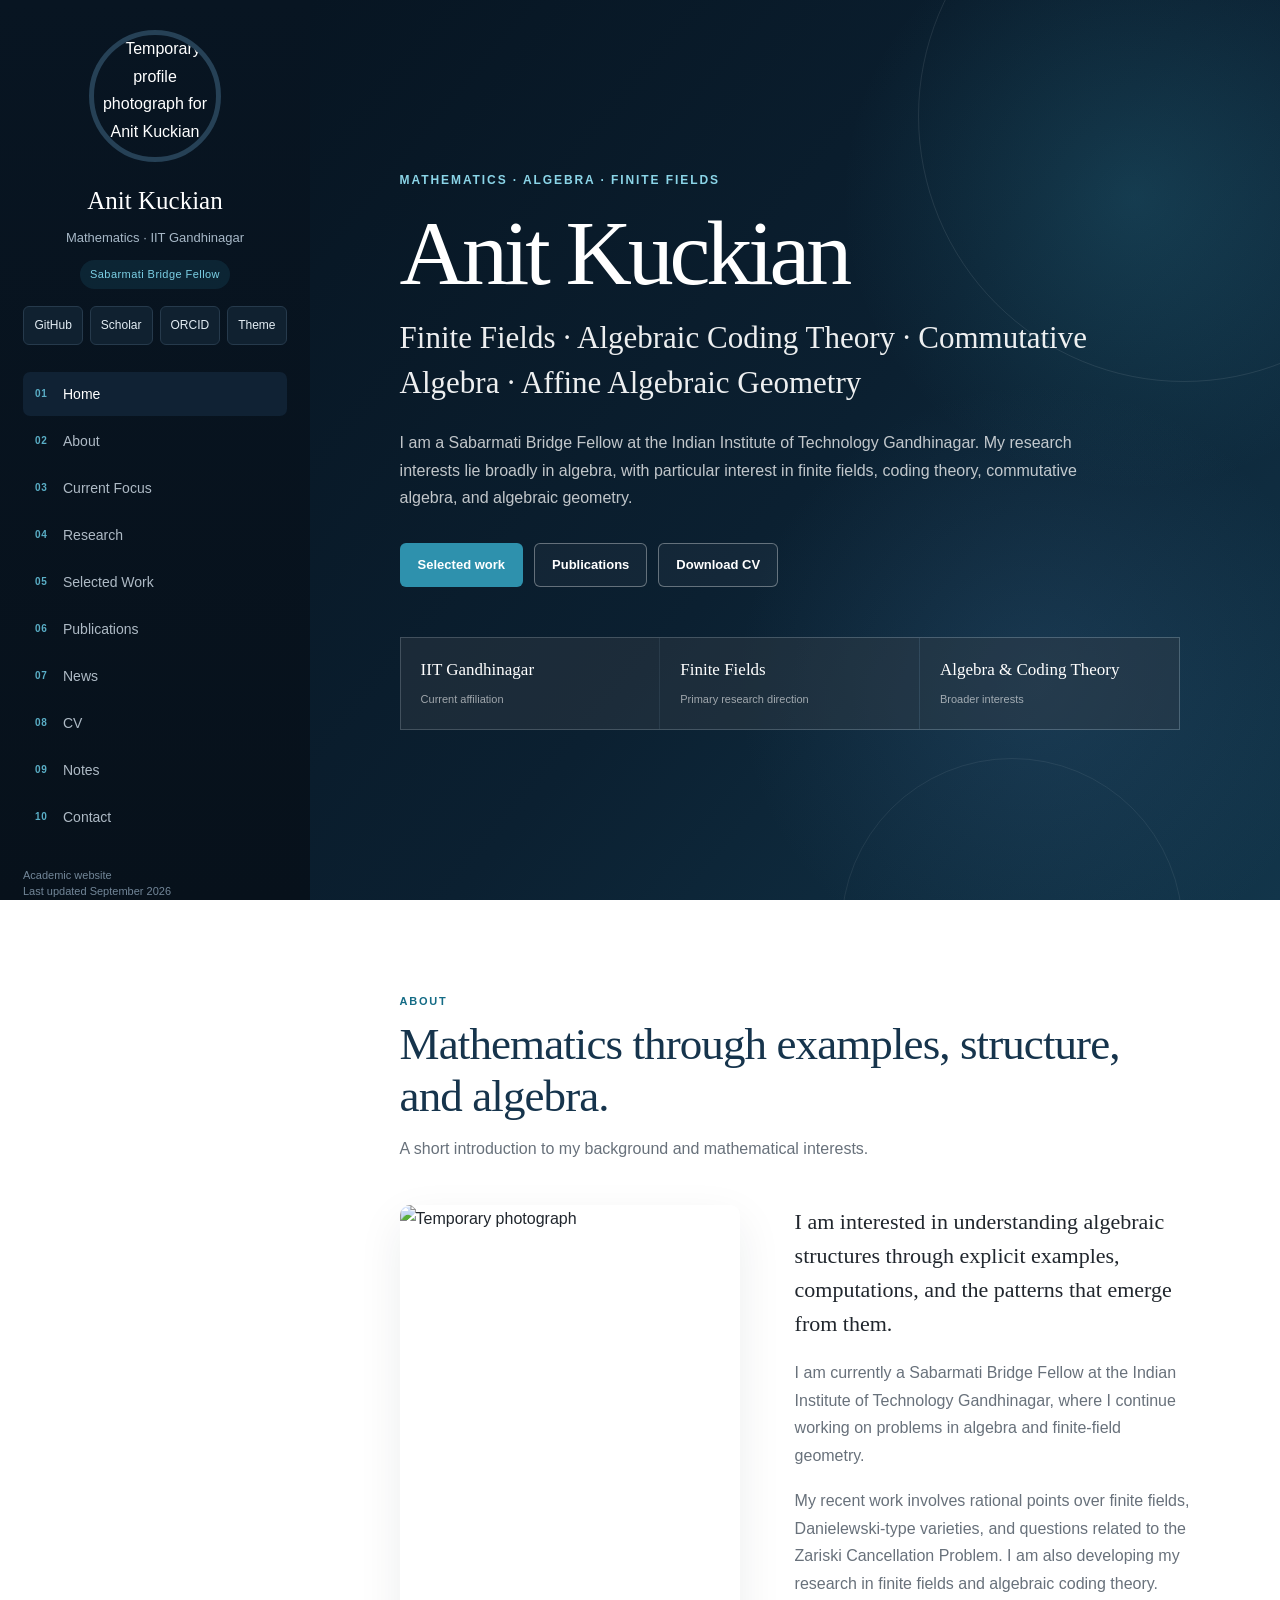
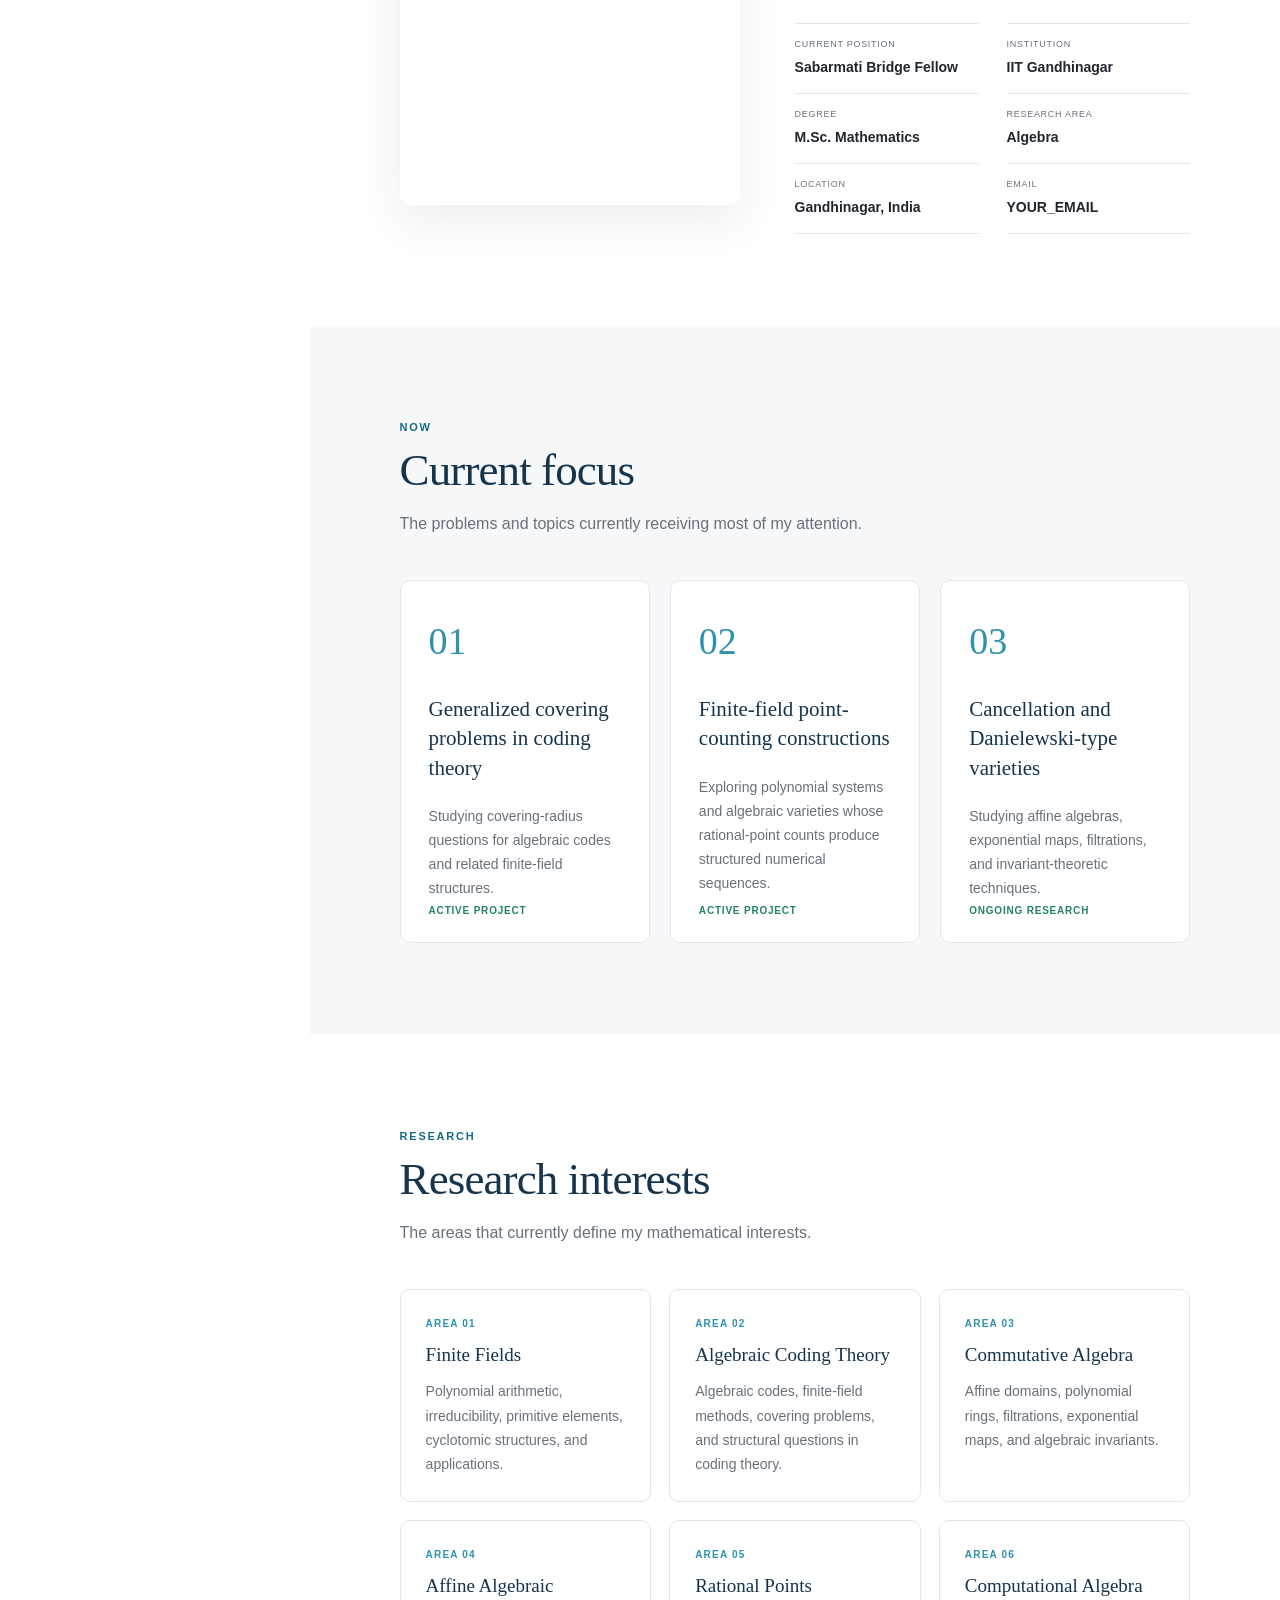
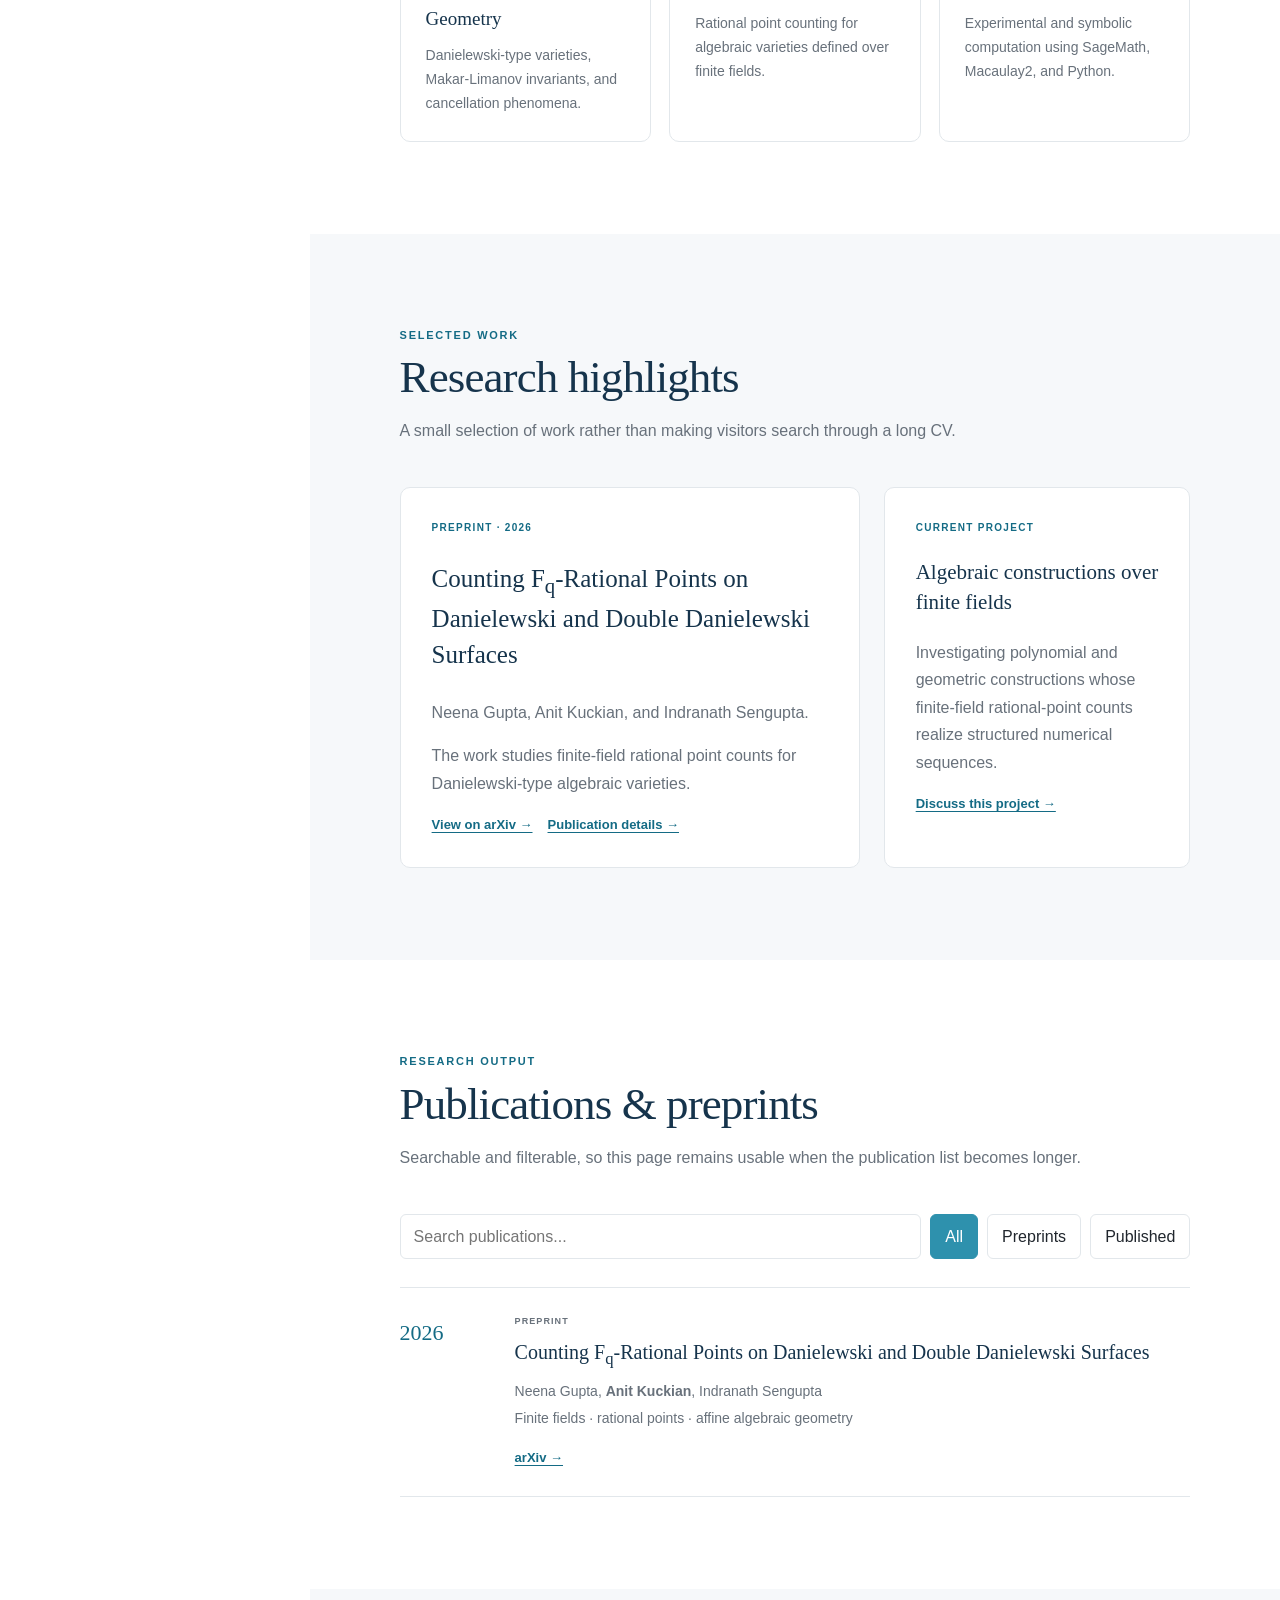
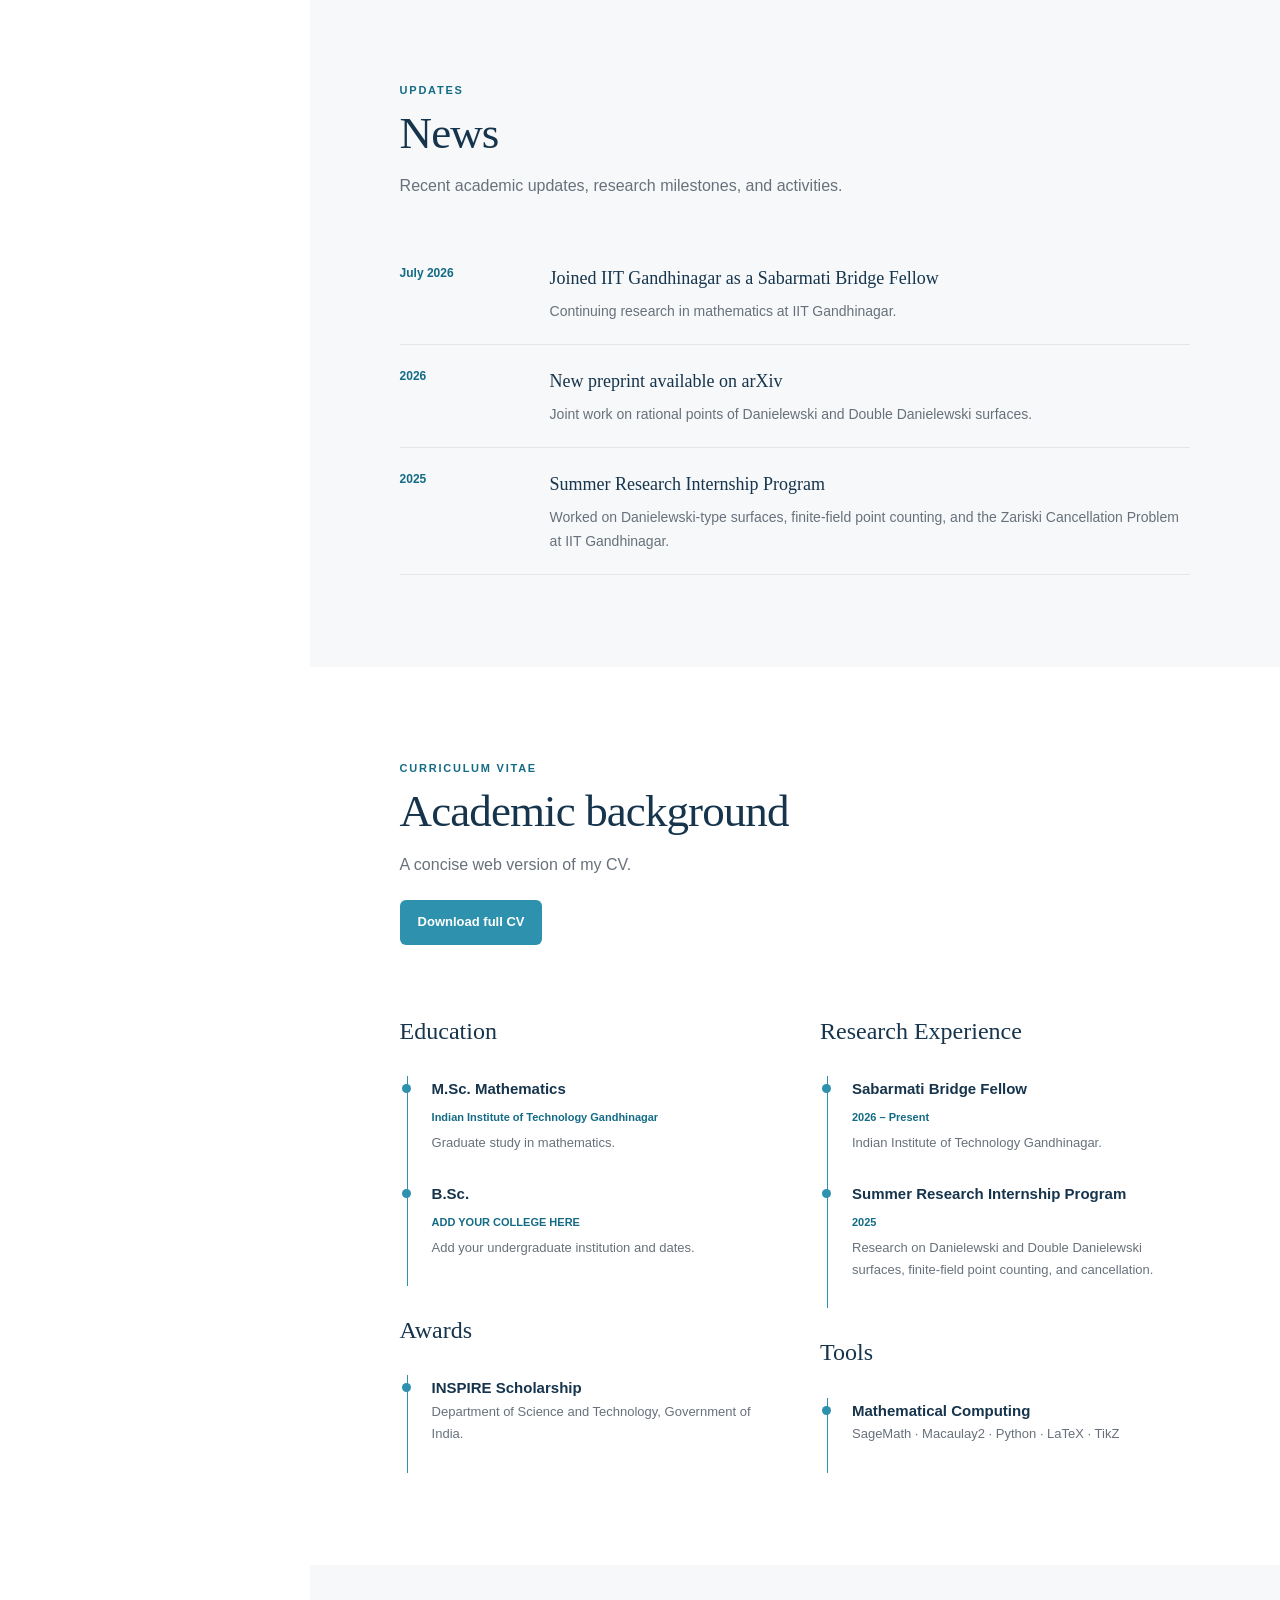
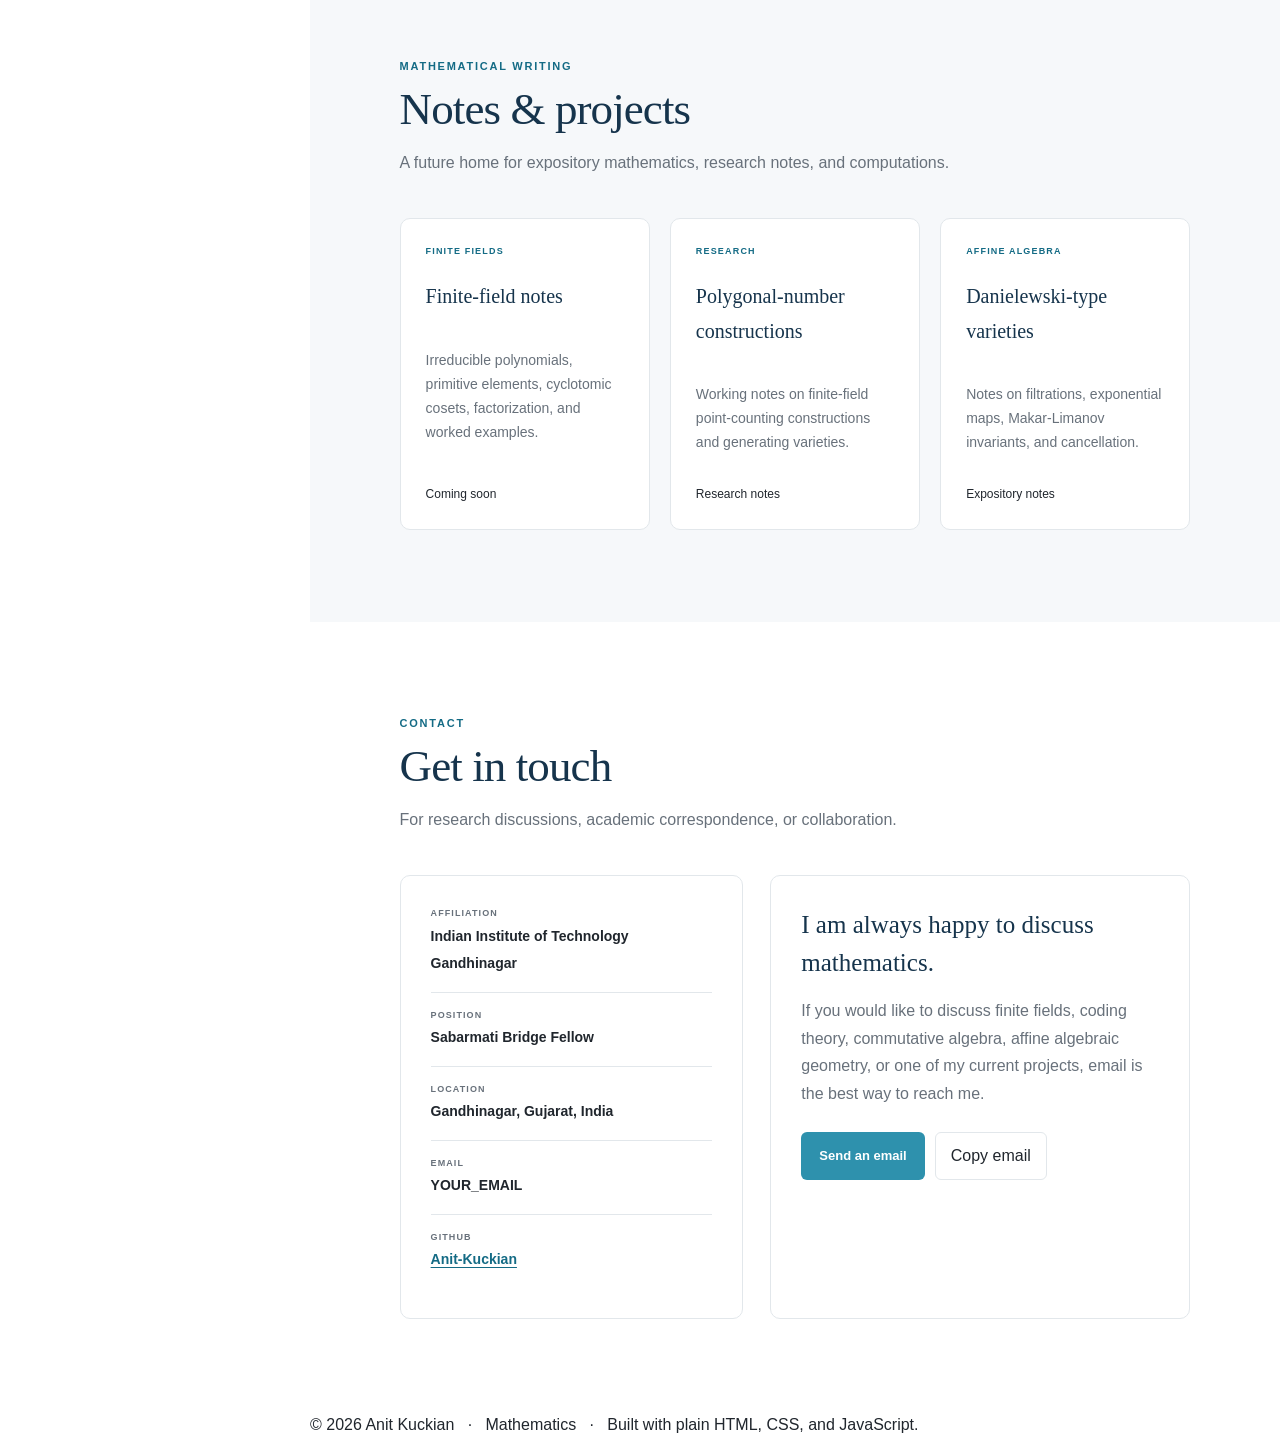
==== index.html @ 55b49a42 "Update print statement from 'Hello' to 'Goodbye'" ====
<!DOCTYPE html>
<html lang="en">

<head>

<!-- =========================================================
     BASIC META
========================================================= -->

<meta charset="UTF-8">

<meta name="viewport"
      content="width=device-width, initial-scale=1">

<title>
Anit Kuckian | Mathematics · Finite Fields · Coding Theory
</title>

<meta
name="description"
content="Academic website of Anit Kuckian, Sabarmati Bridge Fellow at IIT Gandhinagar. Research interests include finite fields, algebraic coding theory, commutative algebra, affine algebraic geometry, and rational points over finite fields.">

<meta
name="author"
content="Anit Kuckian">

<meta
name="robots"
content="index, follow">

<meta
name="theme-color"
content="#081522">

<meta
name="color-scheme"
content="light dark">


<!-- =========================================================
     CANONICAL URL
========================================================= -->

<link
rel="canonical"
href="https://anit-kuckian.github.io/">


<!-- =========================================================
     SOCIAL PREVIEW
========================================================= -->

<meta
property="og:type"
content="website">

<meta
property="og:title"
content="Anit Kuckian | Mathematics">

<meta
property="og:description"
content="Finite fields, algebraic coding theory, commutative algebra, and affine algebraic geometry.">

<meta
property="og:url"
content="https://anit-kuckian.github.io/">

<meta
property="og:image"
content="https://picsum.photos/id/1005/1200/630">


<meta
name="twitter:card"
content="summary_large_image">

<meta
name="twitter:title"
content="Anit Kuckian | Mathematics">

<meta
name="twitter:description"
content="Research in finite fields, algebraic coding theory, commutative algebra, and affine algebraic geometry.">


<!-- =========================================================
     STRUCTURED DATA FOR SEARCH ENGINES
========================================================= -->

<script type="application/ld+json">

{
  "@context": "https://schema.org",
  "@type": "Person",

  "name": "Anit Kuckian",

  "url": "https://anit-kuckian.github.io/",

  "jobTitle": "Sabarmati Bridge Fellow",

  "affiliation": {
    "@type": "CollegeOrUniversity",
    "name": "Indian Institute of Technology Gandhinagar"
  },

  "alumniOf": {
    "@type": "CollegeOrUniversity",
    "name": "Indian Institute of Technology Gandhinagar"
  },

  "sameAs": [
    "https://github.com/Anit-Kuckian"
  ],

  "knowsAbout": [
    "Finite Fields",
    "Algebraic Coding Theory",
    "Commutative Algebra",
    "Affine Algebraic Geometry",
    "Rational Points over Finite Fields"
  ]
}

</script>


<!-- =========================================================
     LOAD SAVED THEME BEFORE PAGE PAINTS
========================================================= -->

<script>

(function () {

    const savedTheme =
    localStorage.getItem("anit-theme");

    if (savedTheme) {

        document.documentElement
        .setAttribute(
            "data-theme",
            savedTheme
        );

    }

})();

</script>



<style>

/* =========================================================
   DESIGN SYSTEM
========================================================= */

:root {

    --sidebar-width: 310px;

    --navy: #081522;

    --navy-soft: #102234;

    --navy-light: #18354b;

    --accent: #2e91ad;

    --accent-dark: #146b85;

    --accent-soft: #e8f5f8;

    --page: #ffffff;

    --surface: #f6f8fa;

    --card: #ffffff;

    --text: #20262d;

    --muted: #68717b;

    --heading: #16344c;

    --border: #e2e7eb;

    --focus: #e58a16;

    --success: #25845e;

    --shadow:
    0 16px 45px
    rgba(17, 38, 55, 0.08);

    --radius: 10px;

    --serif:
    Georgia,
    "Times New Roman",
    serif;

    --sans:
    -apple-system,
    BlinkMacSystemFont,
    "Segoe UI",
    Roboto,
    Helvetica,
    Arial,
    sans-serif;

}


/* =========================================================
   DARK MODE
========================================================= */

html[data-theme="dark"] {

    --page: #10171e;

    --surface: #141e27;

    --card: #18232d;

    --text: #e8edf1;

    --muted: #adb7c0;

    --heading: #dcecf3;

    --border: #293640;

    --accent-soft: #17333e;

    --shadow:
    0 18px 45px
    rgba(0, 0, 0, 0.28);

}


@media (prefers-color-scheme: dark) {

    html:not([data-theme="light"]) {

        --page: #10171e;

        --surface: #141e27;

        --card: #18232d;

        --text: #e8edf1;

        --muted: #adb7c0;

        --heading: #dcecf3;

        --border: #293640;

        --accent-soft: #17333e;

        --shadow:
        0 18px 45px
        rgba(0, 0, 0, 0.28);

    }

}



/* =========================================================
   RESET
========================================================= */

* {

    box-sizing: border-box;

}


html {

    scroll-behavior: smooth;

}


body {

    margin: 0;

    background: var(--page);

    color: var(--text);

    font-family: var(--sans);

    line-height: 1.72;

    -webkit-font-smoothing: antialiased;

}


img {

    display: block;

    max-width: 100%;

}


a {

    color: var(--accent-dark);

    text-decoration-thickness: 1px;

    text-underline-offset: 3px;

}


button,
input {

    font: inherit;

}


button {

    cursor: pointer;

}



/* =========================================================
   ACCESSIBILITY
========================================================= */

.skip-link {

    position: fixed;

    z-index: 5000;

    top: 12px;

    left: 12px;

    transform: translateY(-150%);

    background: white;

    color: black;

    padding: 10px 16px;

    border-radius: 5px;

    font-weight: 700;

}


.skip-link:focus {

    transform: none;

}


a:focus-visible,
button:focus-visible,
input:focus-visible {

    outline:
    3px solid
    var(--focus);

    outline-offset: 3px;

}


section {

    scroll-margin-top: 20px;

}


.visually-hidden {

    position: absolute;

    width: 1px;

    height: 1px;

    padding: 0;

    margin: -1px;

    overflow: hidden;

    clip: rect(0,0,0,0);

    white-space: nowrap;

    border: 0;

}



/* =========================================================
   SIDEBAR
========================================================= */

.sidebar {

    position: fixed;

    inset:
    0 auto 0 0;

    width:
    var(--sidebar-width);

    background:
    linear-gradient(
        180deg,
        #081522,
        #07111b
    );

    color: white;

    overflow-y: auto;

    z-index: 1000;

    transition:
    transform .3s ease;

}


.sidebar-inner {

    min-height: 100%;

    display: flex;

    flex-direction: column;

    padding:
    30px 23px 24px;

}



/* =========================================================
   PROFILE
========================================================= */

.profile {

    text-align: center;

}


.profile-photo {

    width: 132px;

    height: 132px;

    margin:
    0 auto 17px;

    border-radius: 50%;

    object-fit: cover;

    border:
    5px solid
    #264156;

}


.profile-name {

    margin: 0;

    font-family: var(--serif);

    font-weight: 400;

    font-size: 25px;

}


.profile-role {

    color: #a7b8c7;

    margin:
    5px 0 10px;

    font-size: 13px;

}


.status-chip {

    display: inline-block;

    padding:
    5px 10px;

    border-radius: 30px;

    background:
    rgba(46,145,173,.14);

    color: #7cd0e5;

    font-size: 11px;

    letter-spacing: .04em;

}



/* =========================================================
   PROFILE LINKS
========================================================= */

.profile-links {

    display: flex;

    justify-content: center;

    flex-wrap: wrap;

    gap: 7px;

    margin-top: 17px;

}


.profile-link,
.theme-toggle {

    min-height: 38px;

    padding:
    8px 10px;

    border-radius: 6px;

    border:
    1px solid #263a4c;

    background:
    #102130;

    color: #e3edf4;

    font-size: 12px;

    text-decoration: none;

}


.profile-link:hover,
.theme-toggle:hover {

    background:
    #17334a;

}


.theme-toggle {

    cursor: pointer;

}



/* =========================================================
   NAVIGATION
========================================================= */

.site-nav {

    margin-top: 27px;

}


.site-nav ul {

    list-style: none;

    padding: 0;

    margin: 0;

}


.site-nav a {

    display: grid;

    grid-template-columns:
    28px 1fr;

    align-items: center;

    min-height: 44px;

    padding:
    8px 12px;

    margin-bottom: 3px;

    border-radius: 7px;

    color: #aebac5;

    text-decoration: none;

    font-size: 14px;

    transition:
    background .2s,
    color .2s;

}


.site-nav a:hover,
.site-nav a.active {

    color: white;

    background:
    var(--navy-soft);

}


.nav-number {

    color:
    #5aaec6;

    font-size: 10px;

    font-weight: 700;

    letter-spacing: .07em;

}


.site-nav a[aria-current="true"] {

    color: white;

    background:
    var(--navy-soft);

}



/* =========================================================
   SIDEBAR FOOTER
========================================================= */

.sidebar-bottom {

    margin-top: auto;

    padding-top: 25px;

    color: #728698;

    font-size: 11px;

    line-height: 1.5;

}



/* =========================================================
   MAIN
========================================================= */

main,
.site-footer {

    margin-left:
    var(--sidebar-width);

}


section {

    padding:
    92px
    clamp(28px, 7vw, 100px);

}


.section-soft {

    background:
    var(--surface);

}


.content-width {

    width: min(
        1100px,
        100%
    );

}



/* =========================================================
   SECTION HEADINGS
========================================================= */

.section-header {

    margin-bottom: 42px;

    max-width: 850px;

}


.eyebrow {

    margin-bottom: 8px;

    color:
    var(--accent-dark);

    text-transform: uppercase;

    font-size: 11px;

    font-weight: 800;

    letter-spacing: .16em;

}


.section-header h2 {

    margin:
    0 0 13px;

    color:
    var(--heading);

    font-family:
    var(--serif);

    font-weight: 400;

    font-size:
    clamp(
        32px,
        4vw,
        45px
    );

    letter-spacing: -.02em;

    line-height: 1.15;

}


.section-header p {

    margin: 0;

    color:
    var(--muted);

    font-size: 16px;

}



/* =========================================================
   HERO
========================================================= */

.hero {

    position: relative;

    min-height: 100vh;

    display: flex;

    align-items: center;

    overflow: hidden;

    color: white;

    background:

    radial-gradient(
        circle at 85% 22%,
        rgba(64,176,206,.18),
        transparent 27%
    ),

    radial-gradient(
        circle at 75% 76%,
        rgba(69,118,163,.20),
        transparent 30%
    ),

    linear-gradient(
        130deg,
        #071522 0%,
        #0b2031 52%,
        #12354a 100%
    );

}


.hero::before {

    content: "";

    position: absolute;

    width: 530px;

    height: 530px;

    right: -170px;

    top: -150px;

    border:
    1px solid
    rgba(255,255,255,.09);

    border-radius: 50%;

}


.hero::after {

    content: "";

    position: absolute;

    width: 340px;

    height: 340px;

    right: 10%;

    bottom: -200px;

    border:
    1px solid
    rgba(255,255,255,.07);

    border-radius: 50%;

}


.hero-content {

    position: relative;

    z-index: 2;

    max-width: 900px;

}


.hero-kicker {

    margin-bottom: 17px;

    color: #8bd5e8;

    font-size: 12px;

    text-transform: uppercase;

    letter-spacing: .16em;

    font-weight: 700;

}


.hero h1 {

    margin:
    0 0 18px;

    font-family:
    var(--serif);

    font-size:
    clamp(
        57px,
        8vw,
        92px
    );

    font-weight: 400;

    line-height: .98;

    letter-spacing: -.045em;

}


.hero-research {

    margin:
    0 0 23px;

    color:
    rgba(255,255,255,.93);

    font-family:
    var(--serif);

    font-size:
    clamp(
        21px,
        3vw,
        31px
    );

    line-height: 1.45;

}


.hero-description {

    max-width: 720px;

    margin: 0;

    color:
    rgba(255,255,255,.75);

    font-size: 16px;

}


.hero-actions {

    display: flex;

    flex-wrap: wrap;

    gap: 11px;

    margin-top: 31px;

}



/* =========================================================
   BUTTONS
========================================================= */

.button {

    min-height: 44px;

    display: inline-flex;

    align-items: center;

    justify-content: center;

    padding:
    10px 17px;

    border-radius: 6px;

    border:
    1px solid transparent;

    font-weight: 700;

    font-size: 13px;

    text-decoration: none;

    transition:
    transform .2s,
    background .2s,
    border-color .2s;

}


.button:hover {

    transform:
    translateY(-2px);

}


.button-primary {

    background:
    var(--accent);

    color: white;

}


.button-primary:hover {

    background:
    var(--accent-dark);

    color: white;

}


.button-ghost {

    color: white;

    border-color:
    rgba(255,255,255,.34);

    background:
    rgba(255,255,255,.04);

}


.button-ghost:hover {

    background:
    rgba(255,255,255,.11);

    color: white;

}



/* =========================================================
   HERO QUICK FACTS
========================================================= */

.hero-facts {

    display: grid;

    grid-template-columns:
    repeat(3, minmax(150px, 1fr));

    gap: 1px;

    max-width: 780px;

    margin-top: 50px;

    background:
    rgba(255,255,255,.12);

    border:
    1px solid
    rgba(255,255,255,.12);

}


.hero-fact {

    padding:
    17px 20px;

    background:
    rgba(5,17,28,.34);

}


.hero-fact strong {

    display: block;

    color: white;

    font-family:
    var(--serif);

    font-size: 17px;

    font-weight: 400;

}


.hero-fact span {

    color:
    rgba(255,255,255,.58);

    font-size: 11px;

}



/* =========================================================
   INTRODUCTION
========================================================= */

.intro-grid {

    display: grid;

    grid-template-columns:
    minmax(250px, 340px)
    1fr;

    gap: 55px;

    align-items: start;

}


.intro-photo {

    width: 100%;

    aspect-ratio: 1;

    object-fit: cover;

    border-radius:
    var(--radius);

    box-shadow:
    var(--shadow);

}


.intro-copy {

    font-size: 16px;

}


.intro-copy > p {

    color:
    var(--muted);

    margin:
    0 0 18px;

}


.intro-copy .lead {

    color:
    var(--text);

    font-family:
    var(--serif);

    font-size: 22px;

    line-height: 1.55;

}



/* =========================================================
   ACADEMIC DETAILS
========================================================= */

.academic-details {

    display: grid;

    grid-template-columns:
    repeat(2, 1fr);

    gap:
    0 28px;

    margin-top: 26px;

}


.academic-detail {

    padding:
    13px 0;

    border-top:
    1px solid
    var(--border);

}


.academic-detail:last-child,
.academic-detail:nth-last-child(2) {

    border-bottom:
    1px solid
    var(--border);

}


.academic-detail small {

    display: block;

    color:
    var(--muted);

    text-transform: uppercase;

    letter-spacing: .08em;

    font-size: 9px;

}


.academic-detail strong {

    font-size: 14px;

}



/* =========================================================
   CURRENT FOCUS
========================================================= */

.focus-grid {

    display: grid;

    grid-template-columns:
    repeat(3, 1fr);

    gap: 20px;

}


.focus-card {

    position: relative;

    overflow: hidden;

    min-height: 245px;

    padding: 28px;

    background:
    var(--card);

    border:
    1px solid
    var(--border);

    border-radius:
    var(--radius);

    transition:
    transform .22s,
    box-shadow .22s;

}


.focus-card:hover {

    transform:
    translateY(-4px);

    box-shadow:
    var(--shadow);

}


.focus-number {

    color:
    var(--accent);

    font-family:
    var(--serif);

    font-size: 38px;

}


.focus-card h3 {

    color:
    var(--heading);

    font-family:
    var(--serif);

    font-size: 21px;

    font-weight: 400;

    line-height: 1.4;

}


.focus-card p {

    color:
    var(--muted);

    font-size: 14px;

}


.focus-status {

    position: absolute;

    left: 28px;

    bottom: 23px;

    color:
    var(--success);

    font-size: 10px;

    font-weight: 800;

    letter-spacing: .08em;

    text-transform: uppercase;

}



/* =========================================================
   RESEARCH
========================================================= */

.research-grid {

    display: grid;

    grid-template-columns:
    repeat(3, 1fr);

    gap: 18px;

}


.research-card {

    padding: 25px;

    background:
    var(--card);

    border:
    1px solid
    var(--border);

    border-radius:
    var(--radius);

}


.research-index {

    color:
    var(--accent);

    font-size: 10px;

    font-weight: 800;

    letter-spacing: .12em;

}


.research-card h3 {

    color:
    var(--heading);

    font-family:
    var(--serif);

    font-weight: 400;

    font-size: 19px;

    margin:
    7px 0 8px;

}


.research-card p {

    margin: 0;

    color:
    var(--muted);

    font-size: 14px;

}



/* =========================================================
   SELECTED WORK
========================================================= */

.selected-work {

    display: grid;

    grid-template-columns:
    1.2fr .8fr;

    gap: 24px;

}


.paper-feature,
.project-feature {

    padding: 31px;

    background:
    var(--card);

    border:
    1px solid
    var(--border);

    border-radius:
    var(--radius);

}


.feature-label {

    color:
    var(--accent-dark);

    text-transform: uppercase;

    font-size: 10px;

    font-weight: 800;

    letter-spacing: .13em;

}


.paper-feature h3,
.project-feature h3 {

    color:
    var(--heading);

    font-family:
    var(--serif);

    font-weight: 400;

    line-height: 1.45;

}


.paper-feature h3 {

    font-size: 25px;

}


.project-feature h3 {

    font-size: 21px;

}


.paper-feature p,
.project-feature p {

    color:
    var(--muted);

}


.inline-links {

    display: flex;

    flex-wrap: wrap;

    gap: 15px;

    margin-top: 17px;

}


.inline-links a {

    font-weight: 700;

    font-size: 13px;

}



/* =========================================================
   PUBLICATIONS
========================================================= */

.publication-controls {

    display: flex;

    flex-wrap: wrap;

    gap: 9px;

    margin-bottom: 28px;

}


.publication-search {

    flex:
    1 1 300px;

    min-height: 44px;

    border:
    1px solid
    var(--border);

    border-radius: 6px;

    padding:
    8px 13px;

    background:
    var(--card);

    color:
    var(--text);

}


.filter {

    min-height: 44px;

    border:
    1px solid
    var(--border);

    border-radius: 6px;

    padding:
    8px 14px;

    background:
    var(--card);

    color:
    var(--text);

}


.filter.active {

    color: white;

    background:
    var(--accent);

    border-color:
    var(--accent);

}


.publication {

    display: grid;

    grid-template-columns:
    90px 1fr;

    gap: 25px;

    padding:
    26px 0;

    border-top:
    1px solid
    var(--border);

}


.publication:last-child {

    border-bottom:
    1px solid
    var(--border);

}


.publication-year {

    color:
    var(--accent-dark);

    font-family:
    var(--serif);

    font-size: 22px;

}


.publication-type {

    color:
    var(--muted);

    text-transform: uppercase;

    font-size: 9px;

    letter-spacing: .12em;

    font-weight: 800;

}


.publication h3 {

    margin:
    5px 0 6px;

    color:
    var(--heading);

    font-family:
    var(--serif);

    font-weight: 400;

    font-size: 20px;

}


.publication p {

    margin:
    3px 0;

    color:
    var(--muted);

    font-size: 14px;

}



/* =========================================================
   NEWS
========================================================= */

.news-list {

    max-width: 900px;

}


.news-item {

    display: grid;

    grid-template-columns:
    125px 1fr;

    gap: 25px;

    padding:
    21px 0;

    border-bottom:
    1px solid
    var(--border);

}


.news-date {

    color:
    var(--accent-dark);

    font-size: 12px;

    font-weight: 800;

}


.news-item h3 {

    margin:
    0 0 5px;

    color:
    var(--heading);

    font-family:
    var(--serif);

    font-size: 18px;

    font-weight: 400;

}


.news-item p {

    margin: 0;

    color:
    var(--muted);

    font-size: 14px;

}



/* =========================================================
   CV
========================================================= */

.cv-columns {

    display: grid;

    grid-template-columns:
    1fr 1fr;

    gap: 50px;

}


.cv-title {

    color:
    var(--heading);

    font-family:
    var(--serif);

    font-size: 24px;

    font-weight: 400;

}


.cv-item {

    position: relative;

    margin-left: 7px;

    padding:
    0 0 27px 24px;

    border-left:
    1px solid
    var(--accent);

}


.cv-item::before {

    content: "";

    position: absolute;

    left: -6px;

    top: 8px;

    width: 9px;

    height: 9px;

    border-radius: 50%;

    background:
    var(--accent);

}


.cv-item h3 {

    margin: 0;

    color:
    var(--heading);

    font-size: 15px;

}


.cv-item .cv-meta {

    display: inline-block;

    margin:
    5px 0;

    color:
    var(--accent-dark);

    font-size: 11px;

    font-weight: 700;

}


.cv-item p {

    margin: 0;

    color:
    var(--muted);

    font-size: 13px;

}



/* =========================================================
   NOTES
========================================================= */

.notes-grid {

    display: grid;

    grid-template-columns:
    repeat(3,1fr);

    gap: 20px;

}


.note {

    display: flex;

    flex-direction: column;

    min-height: 240px;

    padding: 25px;

    background:
    var(--card);

    border:
    1px solid
    var(--border);

    border-radius:
    var(--radius);

}


.note-type {

    color:
    var(--accent-dark);

    text-transform: uppercase;

    font-size: 9px;

    font-weight: 800;

    letter-spacing: .13em;

}


.note h3 {

    color:
    var(--heading);

    font-family:
    var(--serif);

    font-weight: 400;

    font-size: 20px;

}


.note p {

    color:
    var(--muted);

    font-size: 14px;

}


.note-footer {

    margin-top: auto;

    padding-top: 15px;

    font-size: 12px;

}



/* =========================================================
   CONTACT
========================================================= */

.contact-grid {

    display: grid;

    grid-template-columns:
    .9fr 1.1fr;

    gap: 27px;

}


.contact-card {

    padding: 30px;

    border:
    1px solid
    var(--border);

    border-radius:
    var(--radius);

    background:
    var(--card);

}


.contact-row {

    padding:
    15px 0;

    border-bottom:
    1px solid
    var(--border);

}


.contact-row:first-child {

    padding-top: 0;

}


.contact-row:last-child {

    border-bottom: 0;

}


.contact-row small {

    display: block;

    color:
    var(--muted);

    text-transform: uppercase;

    font-size: 9px;

    font-weight: 800;

    letter-spacing: .12em;

}


.contact-row strong {

    font-size: 14px;

}


.contact-intro {

    font-family:
    var(--serif);

    color:
    var(--heading);

    font-size: 25px;

    line-height: 1.5;

}


.contact-copy {

    color:
    var(--muted);

}


.contact-actions {

    display: flex;

    flex-wrap: wrap;

    gap: 10px;

    margin-top: 25px;

}


.copy-button {

    min-height: 44px;

    padding:
    9px 15px;

    border:
    1px solid
    var(--border);

    border-radius: 6px;

    background:
    var(--card);

    color:
    var(--text);

}



/* =========================================================
   BACK TO TOP
========================================================= */

.back-to-top {

    position: fixed;

    right: 20px;

    bottom: 20px;

    z-index: 900;

    width: 46px;

    height: 46px;

    border: 0;

    border-radius: 50%;

    background:
    var(--accent);

    color: white;

    opacity: 0;

    pointer-events: none;

    transform:
    translateY(12px);

    transition:
    .25s;

}


.back-to-top.visible {

    opacity: 1;

    pointer-events: auto;

    transform: none;

}



/* =========================================================
   MOBILE MENU
========================================================= */

.mobile-toggle {

    display: none;

    position: fixed;

    top: 14px;

    right: 14px;

    z-index: 1300;

    width: 46px;

    height: 46px;

    border: 0;

    border-radius: 50%;

    background:
    var(--accent);

    color: white;

    font-size: 21px;

}


.mobile-backdrop {

    position: fixed;

    inset: 0;

    background:
    rgba(0,0,0,.55);

    z-index: 950;

    opacity: 0;

    pointer-events: none;

    transition:
    opacity .25s;

}


.mobile-backdrop.visible {

    opacity: 1;

    pointer-events: auto;

}



/* =========================================================
   REVEAL ANIMATION
========================================================= */

.reveal {

    opacity: 0;

    transform:
    translateY(15px);

    transition:
    opacity .5s ease,
    transform .5s ease;

}


.reveal.visible {

    opacity: 1;

    transform: none;

}



/* =========================================================
   LARGE TABLET
========================================================= */

@media
(max-width: 1100px) {

    .focus-grid,
    .research-grid,
    .notes-grid {

        grid-template-columns:
        repeat(2,1fr);

    }

}



/* =========================================================
   MOBILE / TABLET
========================================================= */

@media
(max-width: 980px) {

    .sidebar {

        transform:
        translateX(-100%);

    }


    .sidebar.open {

        transform: none;

    }


    main,
    .site-footer {

        margin-left: 0;

    }


    .mobile-toggle {

        display: block;

    }


    .intro-grid,
    .selected-work,
    .cv-columns,
    .contact-grid {

        grid-template-columns:
        1fr;

    }


    .intro-photo {

        max-width: 380px;

    }

}



/* =========================================================
   SMALL MOBILE
========================================================= */

@media
(max-width: 680px) {

    section {

        padding:
        70px 23px;

    }


    .hero {

        padding-top: 100px;

    }


    .hero h1 {

        font-size: 54px;

    }


    .hero-facts {

        grid-template-columns:
        1fr;

    }


    .focus-grid,
    .research-grid,
    .notes-grid,
    .academic-details {

        grid-template-columns:
        1fr;

    }


    .publication {

        grid-template-columns:
        1fr;

        gap: 5px;

    }


    .news-item {

        grid-template-columns:
        1fr;

        gap: 6px;

    }


    .academic-detail:nth-last-child(2) {

        border-bottom: 0;

    }

}



/* =========================================================
   REDUCED MOTION
========================================================= */

@media
(prefers-reduced-motion: reduce) {

    html {

        scroll-behavior: auto;

    }


    *,
    *::before,
    *::after {

        animation-duration:
        .01ms !important;

        animation-iteration-count:
        1 !important;

        transition-duration:
        .01ms !important;

    }


    .reveal {

        opacity: 1;

        transform: none;

    }

}



/* =========================================================
   HIGH CONTRAST PREFERENCE
========================================================= */

@media
(prefers-contrast: more) {

    :root {

        --border: #67717b;

    }


    a {

        text-decoration-thickness:
        2px;

    }

}



/* =========================================================
   PRINT / PDF
========================================================= */

@media print {

    .sidebar,
    .mobile-toggle,
    .mobile-backdrop,
    .back-to-top,
    .hero-actions,
    .publication-controls,
    .contact-actions {

        display: none !important;

    }


    main,
    .site-footer {

        margin-left: 0;

    }


    body {

        background: white;

        color: black;

    }


    section {

        padding:
        30px 20px;

        break-inside: avoid;

    }


    .hero {

        min-height: auto;

        background: white;

        color: black;

    }


    .hero h1,
    .hero-research,
    .hero-description {

        color: black;

    }


    .hero-facts {

        border:
        1px solid #bbb;

        background: white;

    }


    .hero-fact {

        background: white;

    }


    .hero-fact strong,
    .hero-fact span {

        color: black;

    }

}

</style>

</head>



<body>


<!-- =========================================================
     SKIP LINK
========================================================= -->

<a
class="skip-link"
href="#main-content">

Skip to main content

</a>



<!-- =========================================================
     MOBILE MENU BUTTON
========================================================= -->

<button
class="mobile-toggle"
id="mobileToggle"
type="button"
aria-label="Open navigation"
aria-expanded="false">

☰

</button>


<div
class="mobile-backdrop"
id="mobileBackdrop">
</div>



<!-- =========================================================
     SIDEBAR
========================================================= -->

<aside
class="sidebar"
id="sidebar">


<div class="sidebar-inner">


<div class="profile">


<!--
TEMPORARY PHOTO.
Replace the URL with your own image later.
-->


<img

class="profile-photo"

src="https://picsum.photos/id/1005/600/600"

width="132"

height="132"

alt="Temporary profile photograph for Anit Kuckian"

decoding="async">


<h2 class="profile-name">

Anit Kuckian

</h2>


<p class="profile-role">

Mathematics · IIT Gandhinagar

</p>


<span class="status-chip">

Sabarmati Bridge Fellow

</span>



<div class="profile-links">


<a

class="profile-link"

href="https://github.com/Anit-Kuckian"

target="_blank"

rel="noopener noreferrer">

GitHub

</a>


<a

class="profile-link"

href="#"

title="Replace this with your Google Scholar URL">

Scholar

</a>


<a

class="profile-link"

href="#"

title="Replace this with your ORCID URL">

ORCID

</a>


<button

class="theme-toggle"

id="themeToggle"

type="button"

aria-label="Switch color theme">

Theme

</button>


</div>


</div>



<nav
class="site-nav"
aria-label="Main navigation">


<ul>


<li>

<a
class="nav-link active"
href="#home"
aria-current="true">

<span class="nav-number">
01
</span>

<span>
Home
</span>

</a>

</li>



<li>

<a
class="nav-link"
href="#about">

<span class="nav-number">
02
</span>

<span>
About
</span>

</a>

</li>



<li>

<a
class="nav-link"
href="#focus">

<span class="nav-number">
03
</span>

<span>
Current Focus
</span>

</a>

</li>



<li>

<a
class="nav-link"
href="#research">

<span class="nav-number">
04
</span>

<span>
Research
</span>

</a>

</li>



<li>

<a
class="nav-link"
href="#work">

<span class="nav-number">
05
</span>

<span>
Selected Work
</span>

</a>

</li>



<li>

<a
class="nav-link"
href="#publications">

<span class="nav-number">
06
</span>

<span>
Publications
</span>

</a>

</li>



<li>

<a
class="nav-link"
href="#news">

<span class="nav-number">
07
</span>

<span>
News
</span>

</a>

</li>



<li>

<a
class="nav-link"
href="#cv">

<span class="nav-number">
08
</span>

<span>
CV
</span>

</a>

</li>



<li>

<a
class="nav-link"
href="#notes">

<span class="nav-number">
09
</span>

<span>
Notes
</span>

</a>

</li>



<li>

<a
class="nav-link"
href="#contact">

<span class="nav-number">
10
</span>

<span>
Contact
</span>

</a>

</li>


</ul>


</nav>



<div class="sidebar-bottom">

Academic website

<br>

Last updated September 2026

</div>


</div>


</aside>



<!-- =========================================================
     MAIN CONTENT
========================================================= -->

<main id="main-content">



<!-- =========================================================
     HERO
========================================================= -->

<section
class="hero"
id="home">


<div class="content-width hero-content">


<div class="hero-kicker">

Mathematics · Algebra · Finite Fields

</div>


<h1>

Anit Kuckian

</h1>


<p class="hero-research">

Finite Fields ·
Algebraic Coding Theory ·
Commutative Algebra ·
Affine Algebraic Geometry

</p>


<p class="hero-description">

I am a Sabarmati Bridge Fellow
at the Indian Institute of Technology Gandhinagar.

My research interests lie broadly in algebra,
with particular interest in finite fields,
coding theory,
commutative algebra,
and algebraic geometry.

</p>



<div class="hero-actions">


<a
class="button button-primary"
href="#work">

Selected work

</a>


<a
class="button button-ghost"
href="#publications">

Publications

</a>


<a
class="button button-ghost"
href="cv.pdf"
target="_blank">

Download CV

</a>


</div>



<div class="hero-facts">


<div class="hero-fact">

<strong>

IIT Gandhinagar

</strong>

<span>

Current affiliation

</span>

</div>


<div class="hero-fact">

<strong>

Finite Fields

</strong>

<span>

Primary research direction

</span>

</div>


<div class="hero-fact">

<strong>

Algebra & Coding Theory

</strong>

<span>

Broader interests

</span>

</div>


</div>


</div>


</section>



<!-- =========================================================
     ABOUT
========================================================= -->

<section id="about">


<div class="content-width">


<div class="section-header reveal">


<div class="eyebrow">

About

</div>


<h2>

Mathematics through
examples, structure, and algebra.

</h2>


<p>

A short introduction to my background
and mathematical interests.

</p>


</div>



<div class="intro-grid">


<div class="reveal">


<img

class="intro-photo"

src="https://picsum.photos/id/1005/600/600"

width="600"

height="600"

loading="lazy"

decoding="async"

alt="Temporary photograph">


</div>



<div class="intro-copy reveal">


<p class="lead">

I am interested in understanding
algebraic structures through explicit examples,
computations,
and the patterns that emerge from them.

</p>


<p>

I am currently a Sabarmati Bridge Fellow
at the Indian Institute of Technology Gandhinagar,
where I continue working on problems
in algebra and finite-field geometry.

</p>


<p>

My recent work involves rational points
over finite fields,
Danielewski-type varieties,
and questions related to
the Zariski Cancellation Problem.

I am also developing my research
in finite fields and algebraic coding theory.

</p>



<div class="academic-details">


<div class="academic-detail">

<small>
Current position
</small>

<strong>
Sabarmati Bridge Fellow
</strong>

</div>


<div class="academic-detail">

<small>
Institution
</small>

<strong>
IIT Gandhinagar
</strong>

</div>


<div class="academic-detail">

<small>
Degree
</small>

<strong>
M.Sc. Mathematics
</strong>

</div>


<div class="academic-detail">

<small>
Research area
</small>

<strong>
Algebra
</strong>

</div>


<div class="academic-detail">

<small>
Location
</small>

<strong>
Gandhinagar, India
</strong>

</div>


<div class="academic-detail">

<small>
Email
</small>

<strong>
YOUR_EMAIL
</strong>

</div>


</div>


</div>


</div>


</div>


</section>



<!-- =========================================================
     CURRENT FOCUS
========================================================= -->

<section
class="section-soft"
id="focus">


<div class="content-width">


<div class="section-header reveal">


<div class="eyebrow">

Now

</div>


<h2>

Current focus

</h2>


<p>

The problems and topics currently
receiving most of my attention.

</p>


</div>



<div class="focus-grid">


<article class="focus-card reveal">


<div class="focus-number">

01

</div>


<h3>

Generalized covering problems
in coding theory

</h3>


<p>

Studying covering-radius questions
for algebraic codes
and related finite-field structures.

</p>


<div class="focus-status">

Active project

</div>


</article>



<article class="focus-card reveal">


<div class="focus-number">

02

</div>


<h3>

Finite-field point-counting
constructions

</h3>


<p>

Exploring polynomial systems
and algebraic varieties
whose rational-point counts
produce structured numerical sequences.

</p>


<div class="focus-status">

Active project

</div>


</article>



<article class="focus-card reveal">


<div class="focus-number">

03

</div>


<h3>

Cancellation and
Danielewski-type varieties

</h3>


<p>

Studying affine algebras,
exponential maps,
filtrations,
and invariant-theoretic techniques.

</p>


<div class="focus-status">

Ongoing research

</div>


</article>


</div>


</div>


</section>



<!-- =========================================================
     RESEARCH
========================================================= -->

<section id="research">


<div class="content-width">


<div class="section-header reveal">


<div class="eyebrow">

Research

</div>


<h2>

Research interests

</h2>


<p>

The areas that currently define
my mathematical interests.

</p>


</div>



<div class="research-grid">


<article class="research-card reveal">

<div class="research-index">

AREA 01

</div>

<h3>

Finite Fields

</h3>

<p>

Polynomial arithmetic,
irreducibility,
primitive elements,
cyclotomic structures,
and applications.

</p>

</article>



<article class="research-card reveal">

<div class="research-index">

AREA 02

</div>

<h3>

Algebraic Coding Theory

</h3>

<p>

Algebraic codes,
finite-field methods,
covering problems,
and structural questions in coding theory.

</p>

</article>



<article class="research-card reveal">

<div class="research-index">

AREA 03

</div>

<h3>

Commutative Algebra

</h3>

<p>

Affine domains,
polynomial rings,
filtrations,
exponential maps,
and algebraic invariants.

</p>

</article>



<article class="research-card reveal">

<div class="research-index">

AREA 04

</div>

<h3>

Affine Algebraic Geometry

</h3>

<p>

Danielewski-type varieties,
Makar-Limanov invariants,
and cancellation phenomena.

</p>

</article>



<article class="research-card reveal">

<div class="research-index">

AREA 05

</div>

<h3>

Rational Points

</h3>

<p>

Rational point counting
for algebraic varieties
defined over finite fields.

</p>

</article>



<article class="research-card reveal">

<div class="research-index">

AREA 06

</div>

<h3>

Computational Algebra

</h3>

<p>

Experimental and symbolic computation
using SageMath,
Macaulay2,
and Python.

</p>

</article>


</div>


</div>


</section>



<!-- =========================================================
     SELECTED WORK
========================================================= -->

<section
class="section-soft"
id="work">


<div class="content-width">


<div class="section-header reveal">


<div class="eyebrow">

Selected Work

</div>


<h2>

Research highlights

</h2>


<p>

A small selection of work
rather than making visitors search
through a long CV.

</p>


</div>



<div class="selected-work">


<article class="paper-feature reveal">


<div class="feature-label">

Preprint · 2026

</div>


<h3>

Counting
F<sub>q</sub>-Rational Points
on Danielewski and
Double Danielewski Surfaces

</h3>


<p>

Neena Gupta,
Anit Kuckian,
and Indranath Sengupta.

</p>


<p>

The work studies finite-field
rational point counts
for Danielewski-type algebraic varieties.

</p>


<div class="inline-links">


<a

href="https://arxiv.org/abs/2605.24821"

target="_blank"

rel="noopener noreferrer">

View on arXiv →

</a>


<a href="#publications">

Publication details →

</a>


</div>


</article>



<article class="project-feature reveal">


<div class="feature-label">

Current project

</div>


<h3>

Algebraic constructions
over finite fields

</h3>


<p>

Investigating polynomial and geometric
constructions whose finite-field
rational-point counts
realize structured numerical sequences.

</p>


<div class="inline-links">

<a href="#contact">

Discuss this project →

</a>

</div>


</article>


</div>


</div>


</section>



<!-- =========================================================
     PUBLICATIONS
========================================================= -->

<section id="publications">


<div class="content-width">


<div class="section-header reveal">


<div class="eyebrow">

Research output

</div>


<h2>

Publications & preprints

</h2>


<p>

Searchable and filterable,
so this page remains usable
when the publication list becomes longer.

</p>


</div>



<div class="publication-controls reveal">


<label
class="visually-hidden"
for="publicationSearch">

Search publications

</label>


<input

class="publication-search"

id="publicationSearch"

type="search"

placeholder="Search publications..."

autocomplete="off">


<button
class="filter active"
type="button"
data-filter="all">

All

</button>


<button
class="filter"
type="button"
data-filter="preprint">

Preprints

</button>


<button
class="filter"
type="button"
data-filter="published">

Published

</button>


</div>



<div id="publicationList">


<article

class="publication reveal"

data-category="preprint">


<div>


<div class="publication-year">

2026

</div>

</div>


<div>


<div class="publication-type">

Preprint

</div>


<h3>

Counting
F<sub>q</sub>-Rational Points
on Danielewski and
Double Danielewski Surfaces

</h3>


<p>

Neena Gupta,
<strong>Anit Kuckian</strong>,
Indranath Sengupta

</p>


<p>

Finite fields ·
rational points ·
affine algebraic geometry

</p>


<div class="inline-links">


<a

href="https://arxiv.org/abs/2605.24821"

target="_blank"

rel="noopener noreferrer">

arXiv →

</a>


</div>


</div>


</article>


</div>


<p
id="noPublications"
hidden>

No publications match your search.

</p>


</div>


</section>



<!-- =========================================================
     NEWS
========================================================= -->

<section
class="section-soft"
id="news">


<div class="content-width">


<div class="section-header reveal">


<div class="eyebrow">

Updates

</div>


<h2>

News

</h2>


<p>

Recent academic updates,
research milestones,
and activities.

</p>


</div>



<div class="news-list">


<article class="news-item reveal">


<div class="news-date">

July 2026

</div>


<div>


<h3>

Joined IIT Gandhinagar
as a Sabarmati Bridge Fellow

</h3>


<p>

Continuing research in mathematics
at IIT Gandhinagar.

</p>


</div>


</article>



<article class="news-item reveal">


<div class="news-date">

2026

</div>


<div>


<h3>

New preprint available on arXiv

</h3>


<p>

Joint work on rational points
of Danielewski and
Double Danielewski surfaces.

</p>


</div>


</article>



<article class="news-item reveal">


<div class="news-date">

2025

</div>


<div>


<h3>

Summer Research Internship Program

</h3>


<p>

Worked on
Danielewski-type surfaces,
finite-field point counting,
and the Zariski Cancellation Problem
at IIT Gandhinagar.

</p>


</div>


</article>


</div>


</div>


</section>



<!-- =========================================================
     CV
========================================================= -->

<section id="cv">


<div class="content-width">


<div class="section-header reveal">


<div class="eyebrow">

Curriculum Vitae

</div>


<h2>

Academic background

</h2>


<p>

A concise web version of my CV.

</p>


<div
style="
margin-top:22px;
">

<a

class="button button-primary"

href="cv.pdf"

target="_blank">

Download full CV

</a>

</div>


</div>



<div class="cv-columns">


<div>


<h3 class="cv-title">

Education

</h3>


<div class="cv-item reveal">


<h3>

M.Sc. Mathematics

</h3>


<span class="cv-meta">

Indian Institute of Technology Gandhinagar

</span>


<p>

Graduate study in mathematics.

</p>


</div>



<div class="cv-item reveal">


<h3>

B.Sc.

</h3>


<span class="cv-meta">

ADD YOUR COLLEGE HERE

</span>


<p>

Add your undergraduate
institution and dates.

</p>


</div>



<h3 class="cv-title">

Awards

</h3>


<div class="cv-item reveal">


<h3>

INSPIRE Scholarship

</h3>


<p>

Department of Science and Technology,
Government of India.

</p>


</div>


</div>



<div>


<h3 class="cv-title">

Research Experience

</h3>


<div class="cv-item reveal">


<h3>

Sabarmati Bridge Fellow

</h3>


<span class="cv-meta">

2026 – Present

</span>


<p>

Indian Institute of Technology Gandhinagar.

</p>


</div>



<div class="cv-item reveal">


<h3>

Summer Research Internship Program

</h3>


<span class="cv-meta">

2025

</span>


<p>

Research on
Danielewski and
Double Danielewski surfaces,
finite-field point counting,
and cancellation.

</p>


</div>



<h3 class="cv-title">

Tools

</h3>


<div class="cv-item reveal">


<h3>

Mathematical Computing

</h3>


<p>

SageMath ·
Macaulay2 ·
Python ·
LaTeX ·
TikZ

</p>


</div>


</div>


</div>


</div>


</section>



<!-- =========================================================
     NOTES
========================================================= -->

<section
class="section-soft"
id="notes">


<div class="content-width">


<div class="section-header reveal">


<div class="eyebrow">

Mathematical writing

</div>


<h2>

Notes & projects

</h2>


<p>

A future home for
expository mathematics,
research notes,
and computations.

</p>


</div>



<div class="notes-grid">


<article class="note reveal">


<div class="note-type">

Finite Fields

</div>


<h3>

Finite-field notes

</h3>


<p>

Irreducible polynomials,
primitive elements,
cyclotomic cosets,
factorization,
and worked examples.

</p>


<div class="note-footer">

Coming soon

</div>


</article>



<article class="note reveal">


<div class="note-type">

Research

</div>


<h3>

Polygonal-number constructions

</h3>


<p>

Working notes on
finite-field point-counting
constructions and generating varieties.

</p>


<div class="note-footer">

Research notes

</div>


</article>



<article class="note reveal">


<div class="note-type">

Affine Algebra

</div>


<h3>

Danielewski-type varieties

</h3>


<p>

Notes on filtrations,
exponential maps,
Makar-Limanov invariants,
and cancellation.

</p>


<div class="note-footer">

Expository notes

</div>


</article>


</div>


</div>


</section>



<!-- =========================================================
     CONTACT
========================================================= -->

<section id="contact">


<div class="content-width">


<div class="section-header reveal">


<div class="eyebrow">

Contact

</div>


<h2>

Get in touch

</h2>


<p>

For research discussions,
academic correspondence,
or collaboration.

</p>


</div>



<div class="contact-grid">


<div class="contact-card reveal">


<div class="contact-row">

<small>

Affiliation

</small>

<strong>

Indian Institute of Technology Gandhinagar

</strong>

</div>


<div class="contact-row">

<small>

Position

</small>

<strong>

Sabarmati Bridge Fellow

</strong>

</div>


<div class="contact-row">

<small>

Location

</small>

<strong>

Gandhinagar,
Gujarat,
India

</strong>

</div>


<div class="contact-row">

<small>

Email

</small>

<strong id="emailText">

YOUR_EMAIL

</strong>

</div>


<div class="contact-row">

<small>

GitHub

</small>

<strong>

<a

href="https://github.com/Anit-Kuckian"

target="_blank"

rel="noopener noreferrer">

Anit-Kuckian

</a>

</strong>

</div>


</div>



<div class="contact-card reveal">


<div class="contact-intro">

I am always happy to discuss mathematics.

</div>


<p class="contact-copy">

If you would like to discuss
finite fields,
coding theory,
commutative algebra,
affine algebraic geometry,
or one of my current projects,
email is the best way to reach me.

</p>



<div class="contact-actions">


<a

class="button button-primary"

href="mailto:YOUR_EMAIL">

Send an email

</a>


<button

class="copy-button"

type="button"

id="copyEmail">

Copy email

</button>


</div>


<p

id="copyStatus"

aria-live="polite"

style="
font-size:12px;
color:var(--success);
margin-top:10px;
">

</p>


</div>


</div>


</div>


</section>



</main>



<!-- =========================================================
     FOOTER
========================================================= -->

<footer class="site-footer">


©
<span id="year"></span>
Anit Kuckian

&nbsp; · &nbsp;

Mathematics

&nbsp; · &nbsp;

Built with plain HTML,
CSS,
and JavaScript.


</footer>



<!-- =========================================================
     BACK TO TOP
========================================================= -->

<button

class="back-to-top"

id="backToTop"

type="button"

aria-label="Back to top">

↑

</button>



<!-- =========================================================
     JAVASCRIPT
========================================================= -->

<script>

"use strict";


/* =========================================================
   ELEMENTS
========================================================= */

const sidebar =
document.getElementById(
    "sidebar"
);

const mobileToggle =
document.getElementById(
    "mobileToggle"
);

const mobileBackdrop =
document.getElementById(
    "mobileBackdrop"
);

const navLinks =
Array.from(
    document.querySelectorAll(
        ".nav-link"
    )
);


/* =========================================================
   MOBILE NAVIGATION
========================================================= */

function openMenu() {

    sidebar.classList.add(
        "open"
    );

    mobileBackdrop.classList.add(
        "visible"
    );

    mobileToggle.setAttribute(
        "aria-expanded",
        "true"
    );

    mobileToggle.setAttribute(
        "aria-label",
        "Close navigation"
    );

    mobileToggle.textContent =
    "×";

}


function closeMenu() {

    sidebar.classList.remove(
        "open"
    );

    mobileBackdrop.classList.remove(
        "visible"
    );

    mobileToggle.setAttribute(
        "aria-expanded",
        "false"
    );

    mobileToggle.setAttribute(
        "aria-label",
        "Open navigation"
    );

    mobileToggle.textContent =
    "☰";

}


mobileToggle.addEventListener(
    "click",
    function () {

        if (
            sidebar.classList.contains(
                "open"
            )
        ) {

            closeMenu();

        } else {

            openMenu();

        }

    }
);


mobileBackdrop.addEventListener(
    "click",
    closeMenu
);


navLinks.forEach(
    function (link) {

        link.addEventListener(
            "click",
            function () {

                if (
                    window.innerWidth
                    <=
                    980
                ) {

                    closeMenu();

                }

            }
        );

    }
);


document.addEventListener(
    "keydown",
    function (event) {

        if (
            event.key ===
            "Escape"
        ) {

            closeMenu();

        }

    }
);



/* =========================================================
   ACTIVE NAVIGATION SECTION
========================================================= */

const sections =
Array.from(
    document.querySelectorAll(
        "main section[id]"
    )
);


const sectionObserver =
new IntersectionObserver(

    function (entries) {

        entries.forEach(
            function (entry) {

                if (
                    !entry.isIntersecting
                ) {

                    return;

                }


                navLinks.forEach(
                    function (link) {

                        link.classList.remove(
                            "active"
                        );

                        link.removeAttribute(
                            "aria-current"
                        );

                    }
                );


                const current =
                document.querySelector(

                    '.nav-link[href="#'
                    +
                    entry.target.id
                    +
                    '"]'

                );


                if (current) {

                    current.classList.add(
                        "active"
                    );

                    current.setAttribute(
                        "aria-current",
                        "true"
                    );

                }

            }
        );

    },

    {

        rootMargin:
        "-36% 0px -55% 0px"

    }

);


sections.forEach(
    function (section) {

        sectionObserver.observe(
            section
        );

    }
);



/* =========================================================
   REVEAL EFFECT
========================================================= */

const reduceMotion =
window.matchMedia(
    "(prefers-reduced-motion: reduce)"
).matches;


if (reduceMotion) {

    document
    .querySelectorAll(
        ".reveal"
    )
    .forEach(
        function (item) {

            item.classList.add(
                "visible"
            );

        }
    );

} else {

    const revealObserver =
    new IntersectionObserver(

        function (entries) {

            entries.forEach(
                function (entry) {

                    if (
                        entry.isIntersecting
                    ) {

                        entry.target
                        .classList
                        .add(
                            "visible"
                        );

                        revealObserver
                        .unobserve(
                            entry.target
                        );

                    }

                }
            );

        },

        {

            threshold:
            0.08

        }

    );


    document
    .querySelectorAll(
        ".reveal"
    )
    .forEach(
        function (item) {

            revealObserver.observe(
                item
            );

        }
    );

}



/* =========================================================
   PUBLICATION SEARCH
========================================================= */

const publicationSearch =
document.getElementById(
    "publicationSearch"
);

const publications =
Array.from(
    document.querySelectorAll(
        ".publication"
    )
);

const filters =
Array.from(
    document.querySelectorAll(
        ".filter"
    )
);

const noPublications =
document.getElementById(
    "noPublications"
);


let activeFilter =
"all";


function updatePublications() {

    const query =
    publicationSearch
    .value
    .trim()
    .toLowerCase();


    let visibleCount = 0;


    publications.forEach(
        function (publication) {

            const text =
            publication
            .textContent
            .toLowerCase();


            const category =
            publication.dataset.category;


            const categoryMatches =

            activeFilter === "all"

            ||

            category ===
            activeFilter;


            const searchMatches =

            query === ""

            ||

            text.includes(
                query
            );


            const show =

            categoryMatches
            &&
            searchMatches;


            publication.hidden =
            !show;


            if (show) {

                visibleCount++;

            }

        }
    );


    noPublications.hidden =
    visibleCount !== 0;

}


publicationSearch.addEventListener(
    "input",
    updatePublications
);


filters.forEach(
    function (button) {

        button.addEventListener(
            "click",
            function () {

                filters.forEach(
                    function (item) {

                        item.classList.remove(
                            "active"
                        );

                    }
                );


                button.classList.add(
                    "active"
                );


                activeFilter =
                button.dataset.filter;


                updatePublications();

            }
        );

    }
);



/* =========================================================
   THEME
========================================================= */

const themeToggle =
document.getElementById(
    "themeToggle"
);


function currentTheme() {

    return document
    .documentElement
    .getAttribute(
        "data-theme"
    );

}


themeToggle.addEventListener(
    "click",
    function () {

        const dark =

        currentTheme()
        ===
        "dark"

        ||

        (
            !currentTheme()
            &&
            window.matchMedia(
                "(prefers-color-scheme: dark)"
            ).matches
        );


        const next =
        dark
        ?
        "light"
        :
        "dark";


        document.documentElement
        .setAttribute(
            "data-theme",
            next
        );


        localStorage.setItem(
            "anit-theme",
            next
        );

    }
);



/* =========================================================
   COPY EMAIL
========================================================= */

const copyEmail =
document.getElementById(
    "copyEmail"
);

const emailText =
document.getElementById(
    "emailText"
);

const copyStatus =
document.getElementById(
    "copyStatus"
);


copyEmail.addEventListener(
    "click",
    async function () {

        const email =
        emailText.textContent.trim();


        try {

            await navigator
            .clipboard
            .writeText(
                email
            );


            copyStatus.textContent =
            "Email copied.";

        } catch (error) {

            copyStatus.textContent =
            "Select the email above to copy it.";

        }


        window.setTimeout(
            function () {

                copyStatus.textContent =
                "";

            },

            2200

        );

    }
);



/* =========================================================
   BACK TO TOP
========================================================= */

const backToTop =
document.getElementById(
    "backToTop"
);


window.addEventListener(
    "scroll",
    function () {

        if (
            window.scrollY
            >
            700
        ) {

            backToTop.classList.add(
                "visible"
            );

        } else {

            backToTop.classList.remove(
                "visible"
            );

        }

    },

    {
        passive: true
    }

);


backToTop.addEventListener(
    "click",
    function () {

        window.scrollTo({

            top: 0,

            behavior:
            reduceMotion
            ?
            "auto"
            :
            "smooth"

        });

    }
);



/* =========================================================
   YEAR
========================================================= */

document
.getElementById(
    "year"
)
.textContent =
new Date()
.getFullYear();


</script>


</body>

</html>
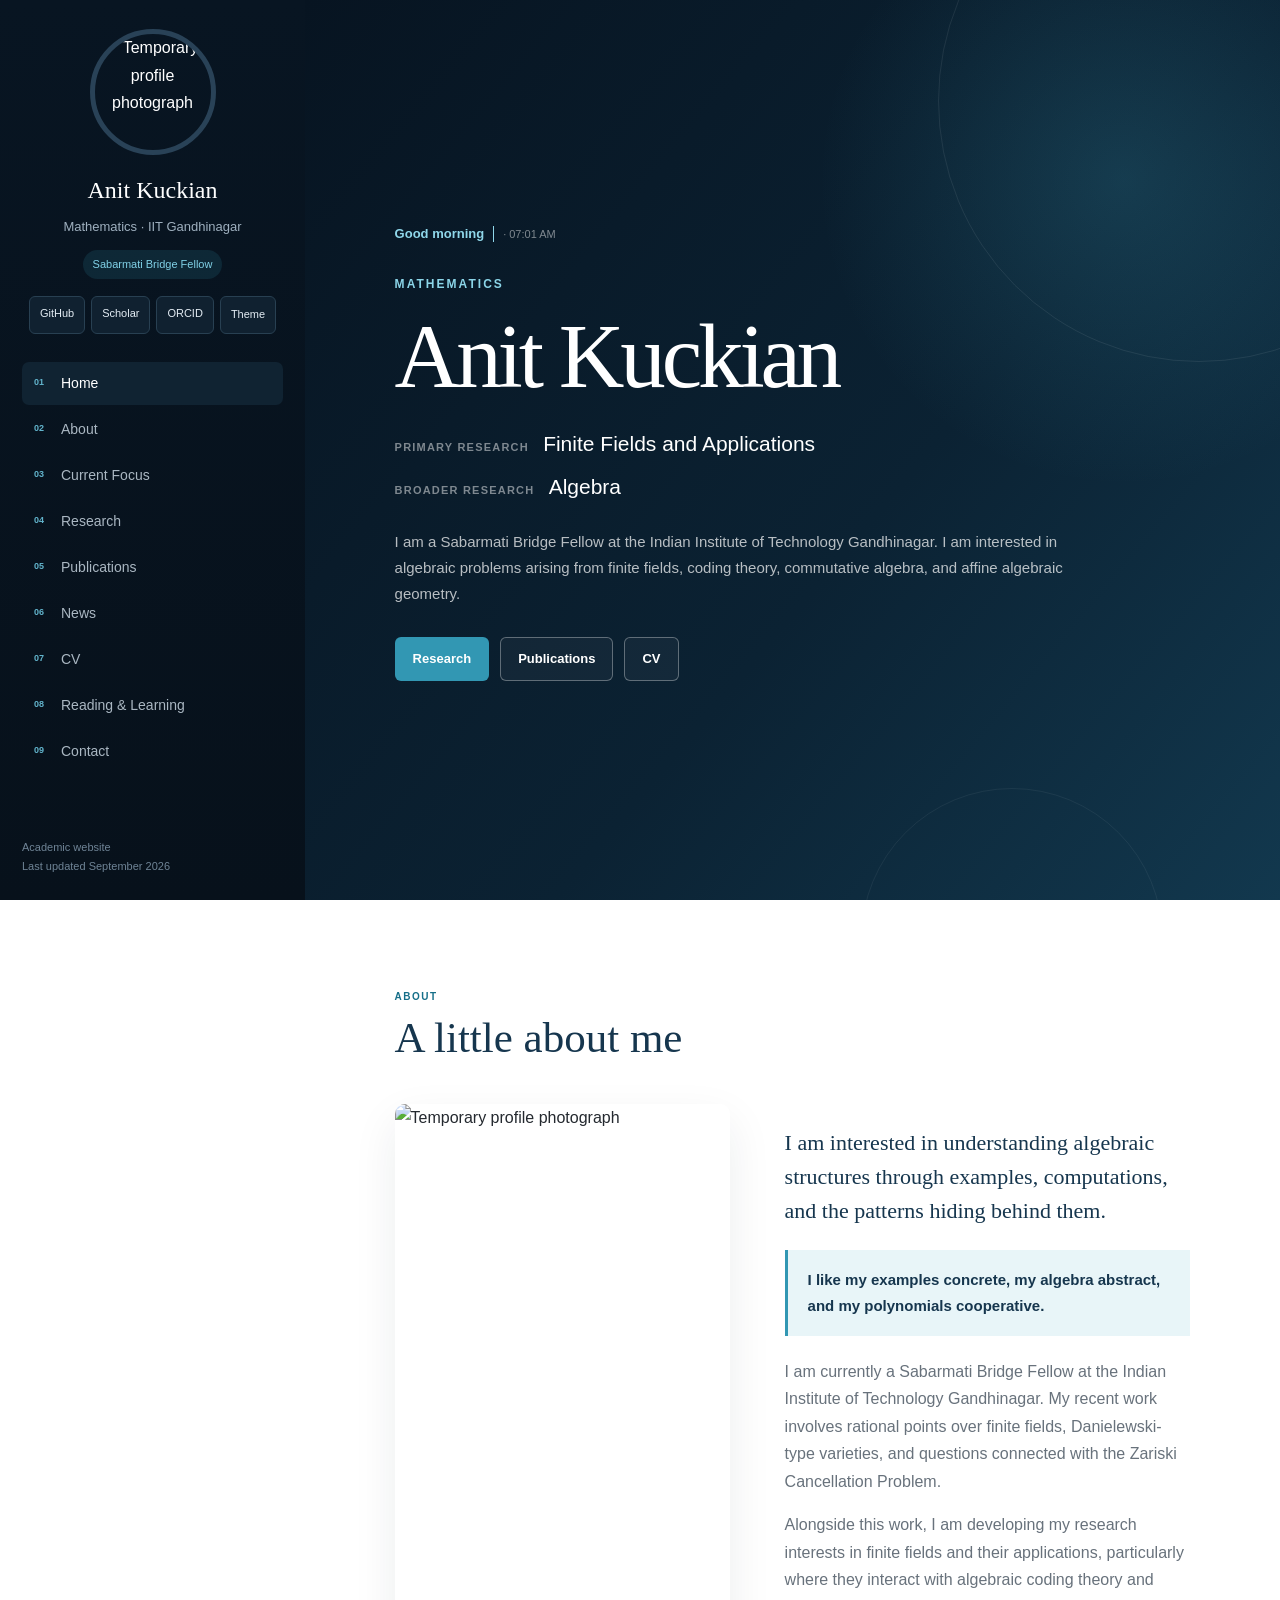
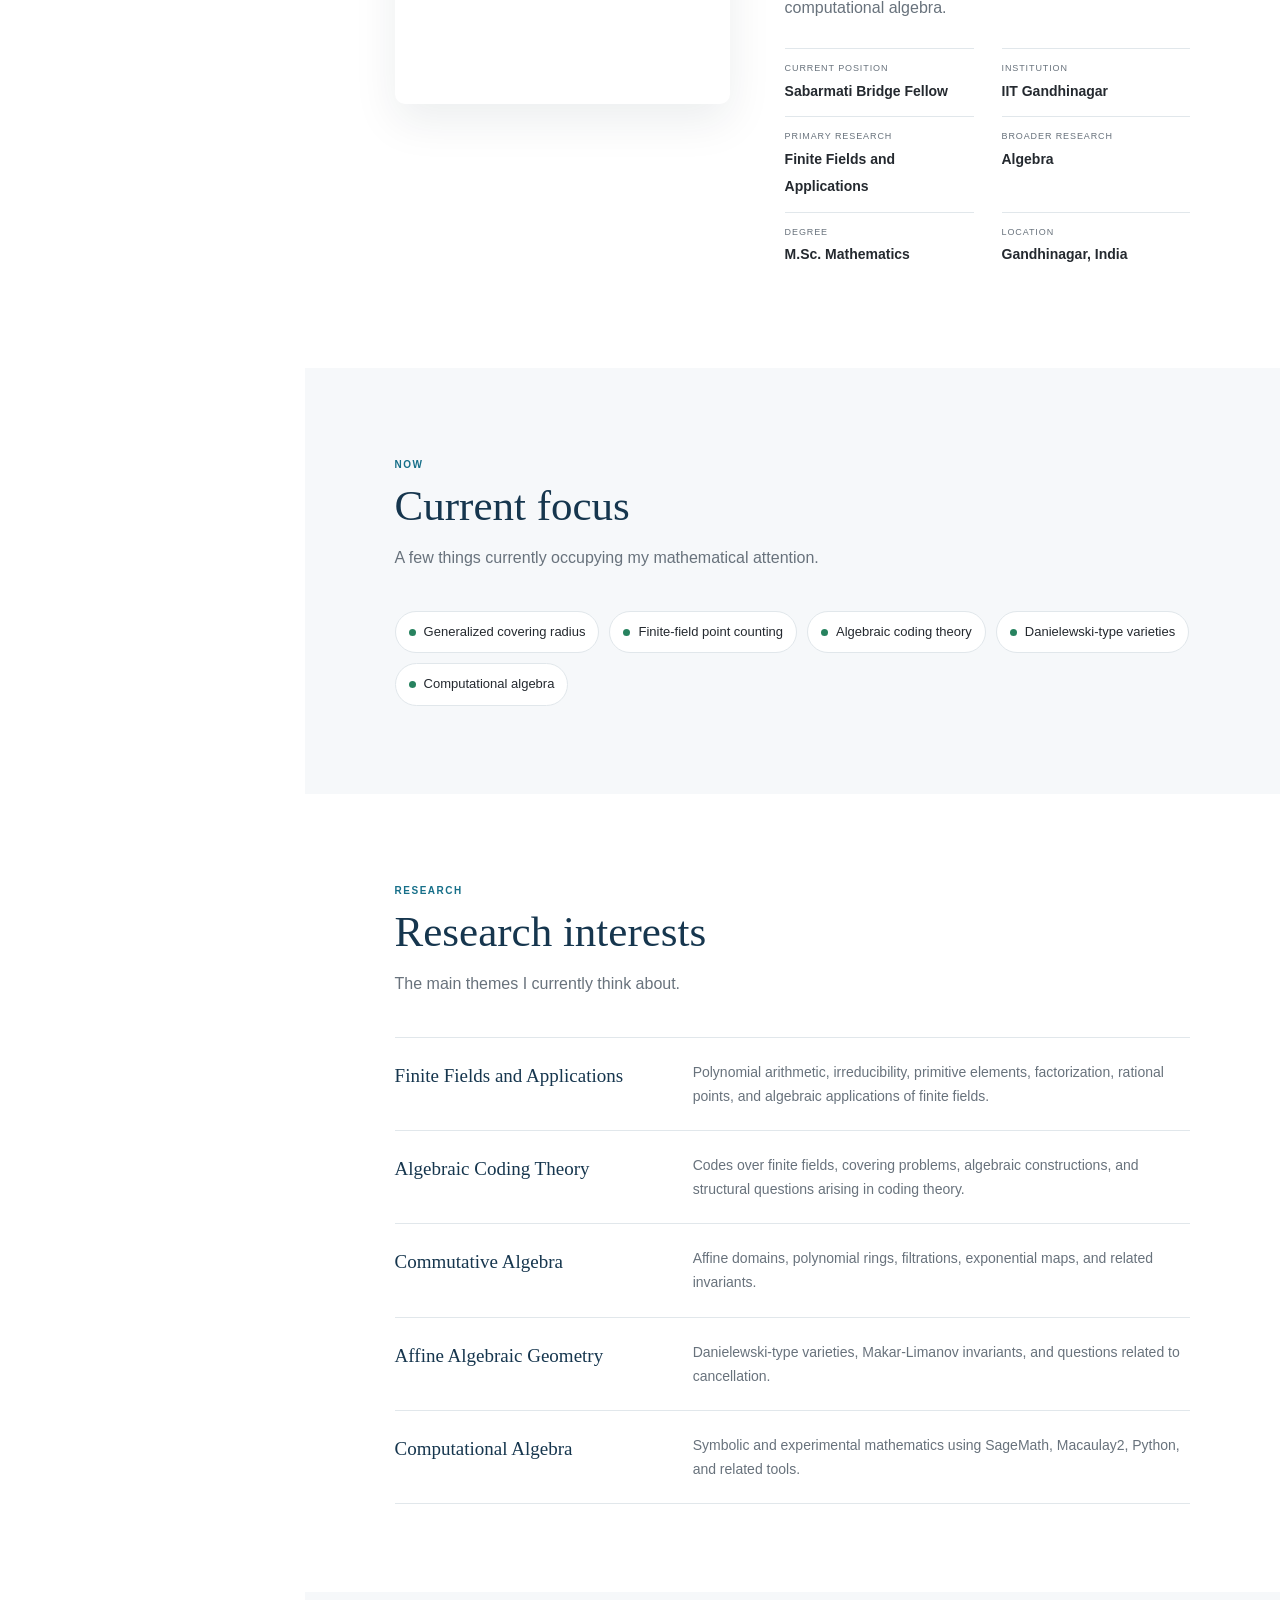
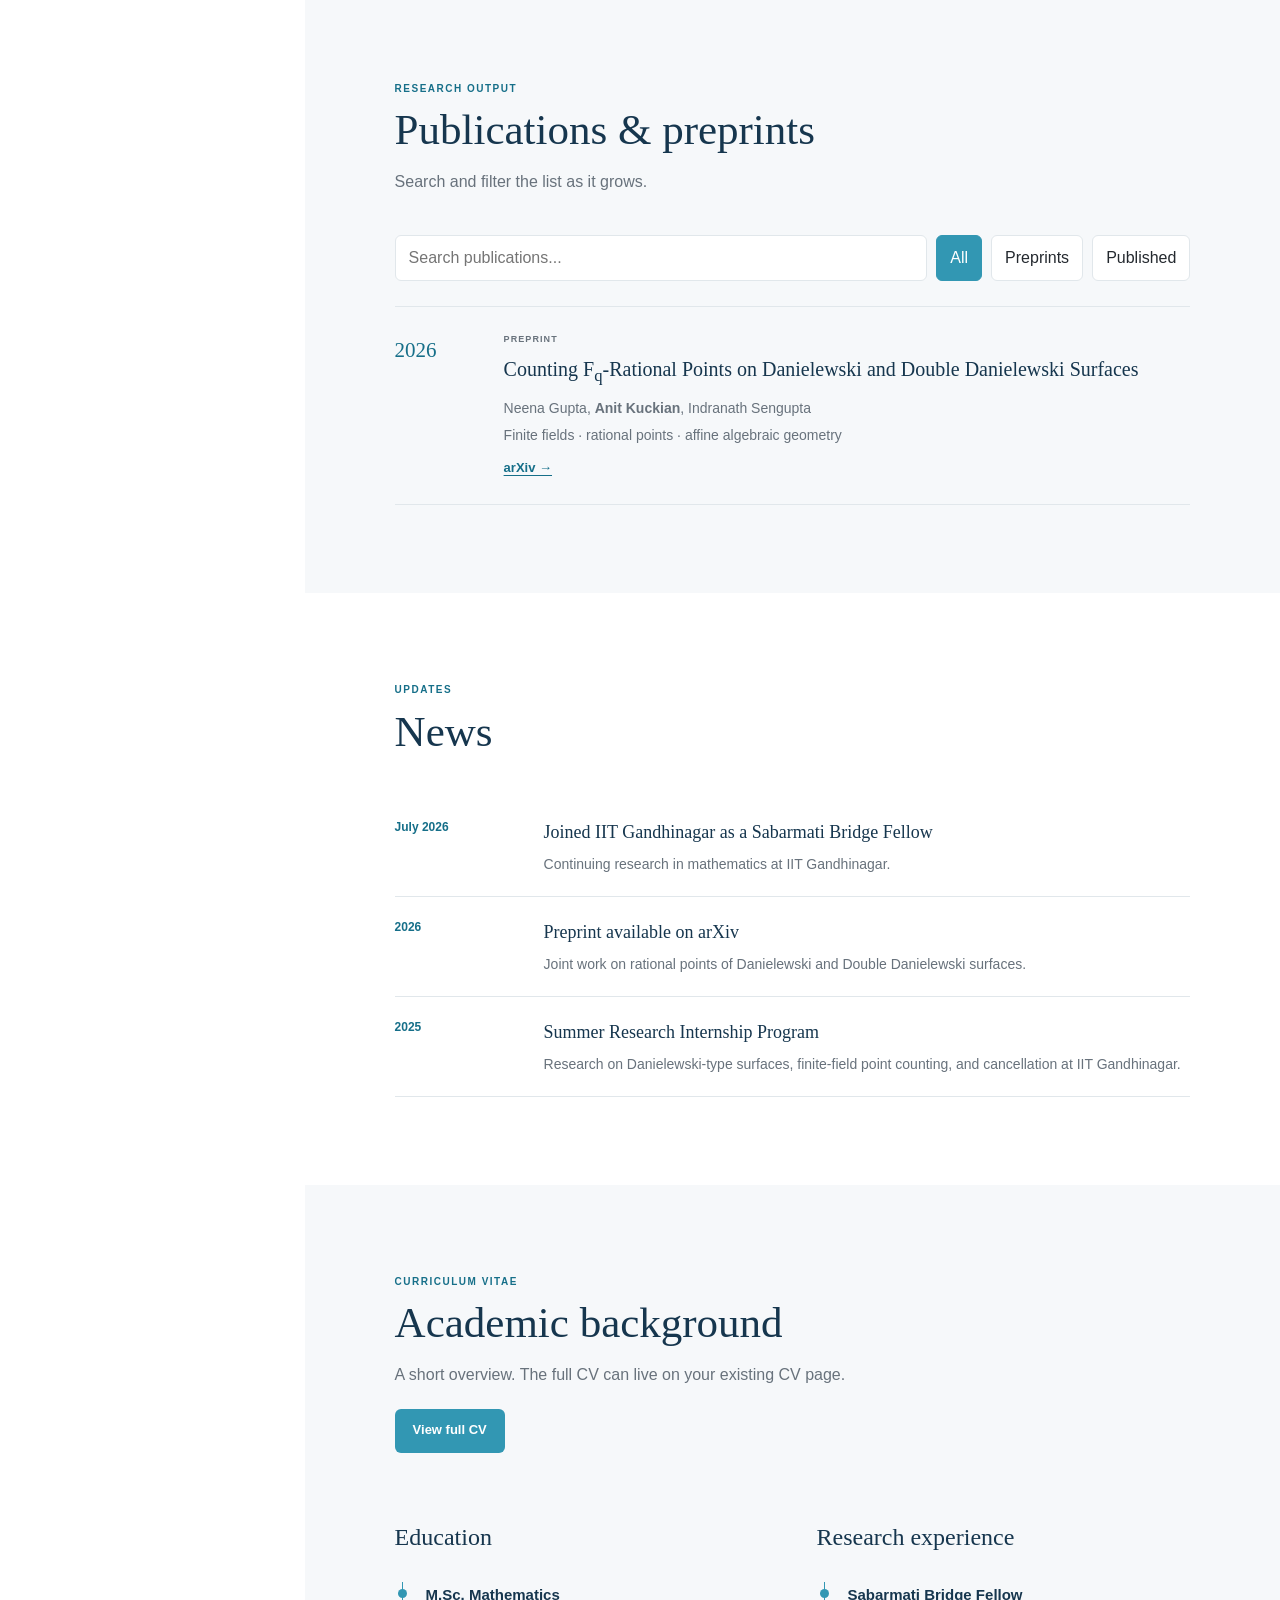
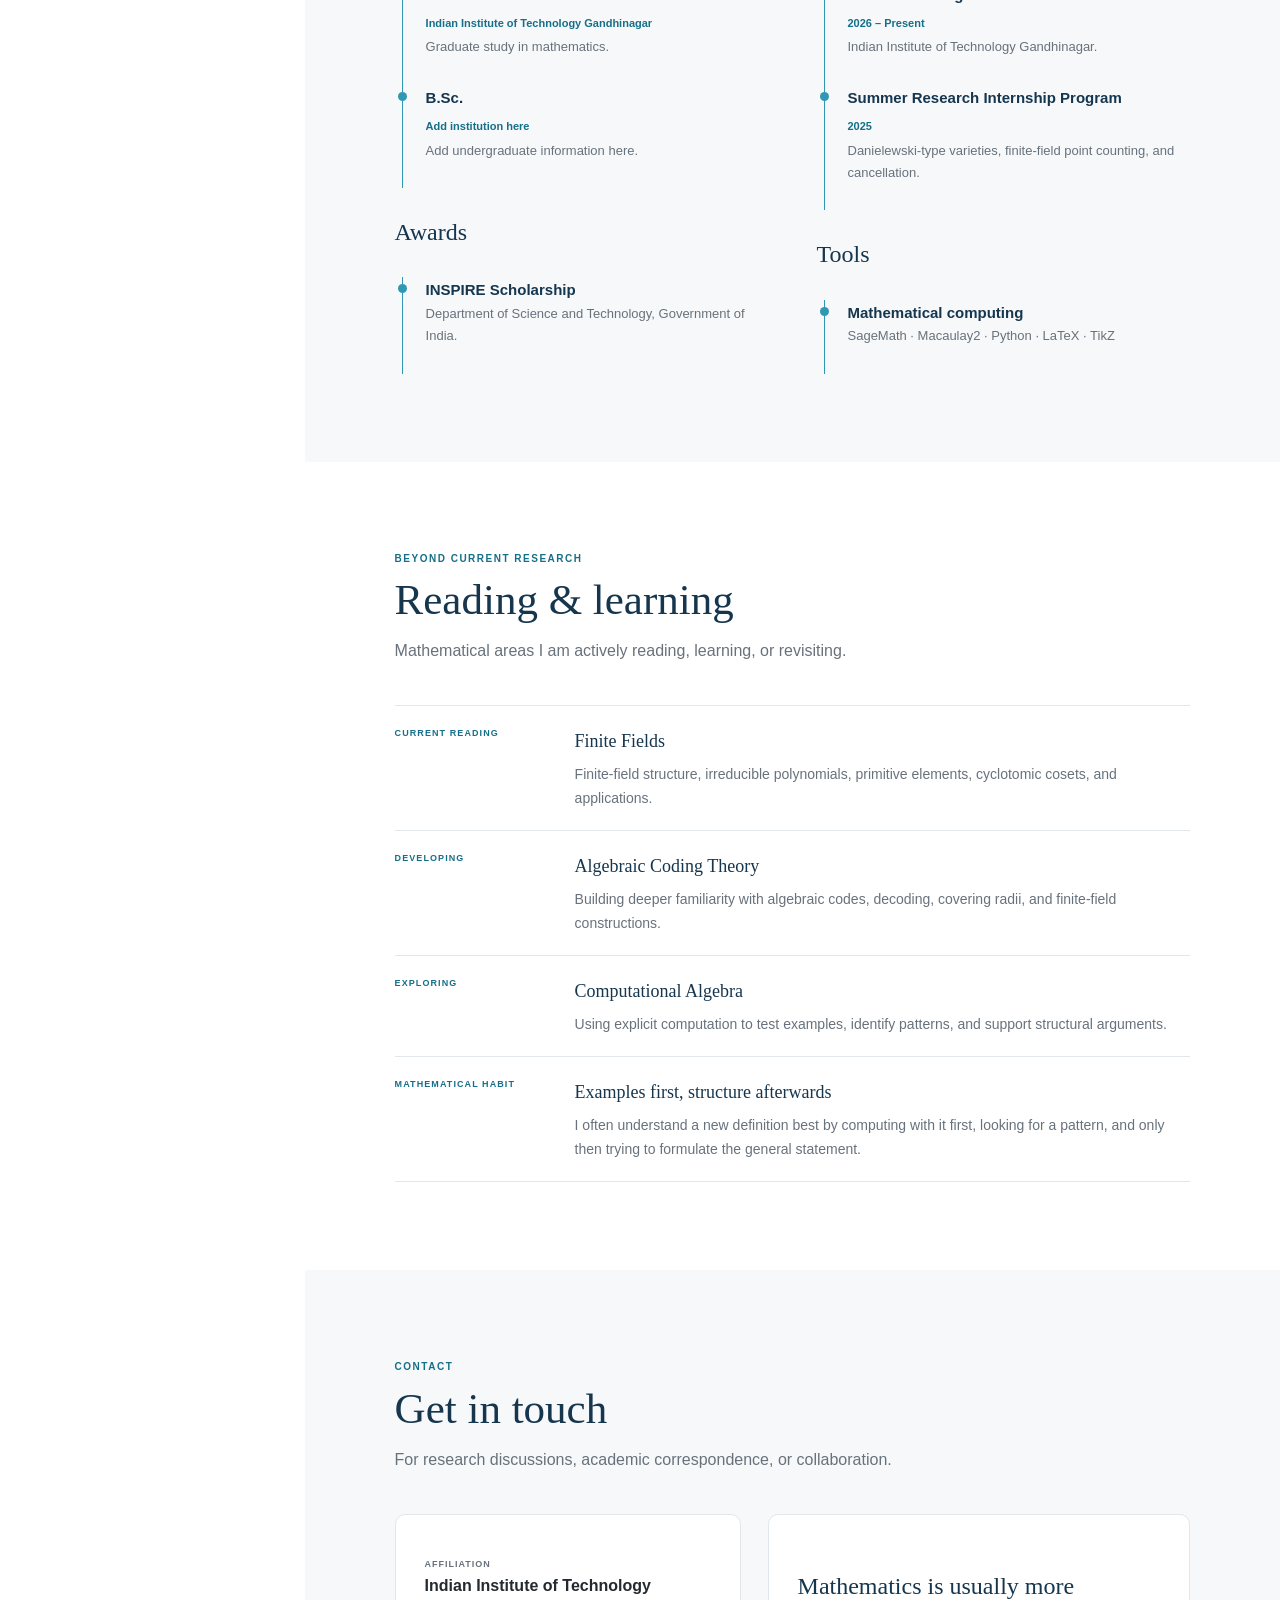
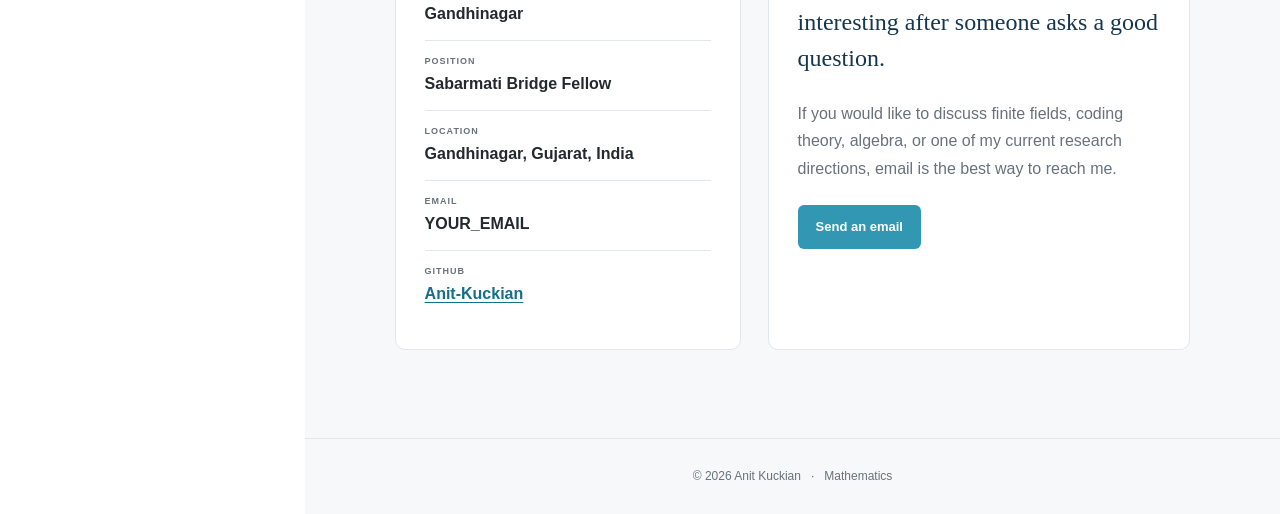
==== commit b0800bab: "Update index.html" ====
--- a/index.html
+++ b/index.html
@@ -3,43 +3,23 @@
 
 <head>
 
-<!-- =========================================================
-     BASIC META
-========================================================= -->
-
 <meta charset="UTF-8">
 
 <meta name="viewport"
       content="width=device-width, initial-scale=1">
 
-<title>
-Anit Kuckian | Mathematics · Finite Fields · Coding Theory
-</title>
+<title>Anit Kuckian | Mathematics</title>
 
 <meta
 name="description"
-content="Academic website of Anit Kuckian, Sabarmati Bridge Fellow at IIT Gandhinagar. Research interests include finite fields, algebraic coding theory, commutative algebra, affine algebraic geometry, and rational points over finite fields.">
-
-<meta
-name="author"
-content="Anit Kuckian">
-
-<meta
-name="robots"
-content="index, follow">
-
-<meta
-name="theme-color"
-content="#081522">
-
-<meta
-name="color-scheme"
-content="light dark">
-
-
-<!-- =========================================================
-     CANONICAL URL
-========================================================= -->
+content="Academic website of Anit Kuckian, Sabarmati Bridge Fellow at IIT Gandhinagar. Research interests include finite fields and applications, algebraic coding theory, commutative algebra, affine algebraic geometry, and computational algebra.">
+
+<meta name="author" content="Anit Kuckian">
+
+<meta name="robots" content="index, follow">
+
+<meta name="theme-color" content="#081522">
+
 
 <link
 rel="canonical"
@@ -47,45 +27,23 @@
 
 
 <!-- =========================================================
-     SOCIAL PREVIEW
+     SEARCH ENGINE / SOCIAL METADATA
 ========================================================= -->
 
-<meta
-property="og:type"
-content="website">
-
-<meta
-property="og:title"
-content="Anit Kuckian | Mathematics">
-
-<meta
-property="og:description"
-content="Finite fields, algebraic coding theory, commutative algebra, and affine algebraic geometry.">
-
-<meta
-property="og:url"
-content="https://anit-kuckian.github.io/">
-
-<meta
-property="og:image"
-content="https://picsum.photos/id/1005/1200/630">
-
-
-<meta
-name="twitter:card"
-content="summary_large_image">
-
-<meta
-name="twitter:title"
-content="Anit Kuckian | Mathematics">
-
-<meta
-name="twitter:description"
-content="Research in finite fields, algebraic coding theory, commutative algebra, and affine algebraic geometry.">
+<meta property="og:type" content="website">
+
+<meta property="og:title"
+      content="Anit Kuckian | Mathematics">
+
+<meta property="og:description"
+      content="Finite fields and applications, algebra, and related areas.">
+
+<meta property="og:url"
+      content="https://anit-kuckian.github.io/">
 
 
 <!-- =========================================================
-     STRUCTURED DATA FOR SEARCH ENGINES
+     STRUCTURED PROFILE DATA
 ========================================================= -->
 
 <script type="application/ld+json">
@@ -105,44 +63,44 @@
     "name": "Indian Institute of Technology Gandhinagar"
   },
 
-  "alumniOf": {
-    "@type": "CollegeOrUniversity",
-    "name": "Indian Institute of Technology Gandhinagar"
-  },
-
   "sameAs": [
     "https://github.com/Anit-Kuckian"
   ],
 
   "knowsAbout": [
-    "Finite Fields",
+    "Finite Fields and Applications",
+    "Algebra",
     "Algebraic Coding Theory",
     "Commutative Algebra",
     "Affine Algebraic Geometry",
-    "Rational Points over Finite Fields"
+    "Computational Algebra"
   ]
 }
 
 </script>
 
 
+
 <!-- =========================================================
-     LOAD SAVED THEME BEFORE PAGE PAINTS
+     SAVED THEME
 ========================================================= -->
 
 <script>
 
 (function () {
 
-    const savedTheme =
-    localStorage.getItem("anit-theme");
-
-    if (savedTheme) {
-
-        document.documentElement
+    const theme =
+    localStorage.getItem(
+        "anit-theme"
+    );
+
+    if (theme) {
+
+        document
+        .documentElement
         .setAttribute(
             "data-theme",
-            savedTheme
+            theme
         );
 
     }
@@ -161,17 +119,15 @@
 
 :root {
 
-    --sidebar-width: 310px;
-
-    --navy: #081522;
-
-    --navy-soft: #102234;
-
-    --navy-light: #18354b;
-
-    --accent: #2e91ad;
-
-    --accent-dark: #146b85;
+    --sidebar-width: 305px;
+
+    --navy: #071522;
+
+    --navy-soft: #102332;
+
+    --accent: #3297b3;
+
+    --accent-dark: #166f89;
 
     --accent-soft: #e8f5f8;
 
@@ -181,23 +137,23 @@
 
     --card: #ffffff;
 
-    --text: #20262d;
-
-    --muted: #68717b;
-
-    --heading: #16344c;
-
-    --border: #e2e7eb;
-
-    --focus: #e58a16;
-
-    --success: #25845e;
+    --text: #24292f;
+
+    --muted: #68727c;
+
+    --heading: #16364e;
+
+    --border: #e1e7eb;
+
+    --focus: #f09b32;
+
+    --green: #27825f;
+
+    --radius: 10px;
 
     --shadow:
-    0 16px 45px
-    rgba(17, 38, 55, 0.08);
-
-    --radius: 10px;
+    0 17px 45px
+    rgba(17, 39, 57, 0.08);
 
     --serif:
     Georgia,
@@ -216,67 +172,39 @@
 }
 
 
+
 /* =========================================================
    DARK MODE
 ========================================================= */
 
 html[data-theme="dark"] {
 
-    --page: #10171e;
-
-    --surface: #141e27;
-
-    --card: #18232d;
-
-    --text: #e8edf1;
-
-    --muted: #adb7c0;
-
-    --heading: #dcecf3;
-
-    --border: #293640;
-
-    --accent-soft: #17333e;
+    --page: #101820;
+
+    --surface: #151f28;
+
+    --card: #19242e;
+
+    --text: #e7edf1;
+
+    --muted: #aab5be;
+
+    --heading: #d9edf4;
+
+    --border: #2a3741;
+
+    --accent-soft: #17343f;
 
     --shadow:
-    0 18px 45px
-    rgba(0, 0, 0, 0.28);
-
-}
-
-
-@media (prefers-color-scheme: dark) {
-
-    html:not([data-theme="light"]) {
-
-        --page: #10171e;
-
-        --surface: #141e27;
-
-        --card: #18232d;
-
-        --text: #e8edf1;
-
-        --muted: #adb7c0;
-
-        --heading: #dcecf3;
-
-        --border: #293640;
-
-        --accent-soft: #17333e;
-
-        --shadow:
-        0 18px 45px
-        rgba(0, 0, 0, 0.28);
-
-    }
+    0 17px 45px
+    rgba(0, 0, 0, 0.27);
 
 }
 
 
 
 /* =========================================================
-   RESET
+   BASIC
 ========================================================= */
 
 * {
@@ -310,20 +238,9 @@
 }
 
 
-img {
-
-    display: block;
-
-    max-width: 100%;
-
-}
-
-
 a {
 
     color: var(--accent-dark);
-
-    text-decoration-thickness: 1px;
 
     text-underline-offset: 3px;
 
@@ -341,6 +258,15 @@
 button {
 
     cursor: pointer;
+
+}
+
+
+img {
+
+    display: block;
+
+    max-width: 100%;
 
 }
 
@@ -360,13 +286,13 @@
 
     left: 12px;
 
-    transform: translateY(-150%);
+    transform: translateY(-160%);
+
+    padding: 10px 15px;
 
     background: white;
 
     color: black;
-
-    padding: 10px 16px;
 
     border-radius: 5px;
 
@@ -402,29 +328,6 @@
 }
 
 
-.visually-hidden {
-
-    position: absolute;
-
-    width: 1px;
-
-    height: 1px;
-
-    padding: 0;
-
-    margin: -1px;
-
-    overflow: hidden;
-
-    clip: rect(0,0,0,0);
-
-    white-space: nowrap;
-
-    border: 0;
-
-}
-
-
 
 /* =========================================================
    SIDEBAR
@@ -434,8 +337,7 @@
 
     position: fixed;
 
-    inset:
-    0 auto 0 0;
+    inset: 0 auto 0 0;
 
     width:
     var(--sidebar-width);
@@ -463,12 +365,12 @@
 
     min-height: 100%;
 
+    padding:
+    29px 22px 24px;
+
     display: flex;
 
     flex-direction: column;
-
-    padding:
-    30px 23px 24px;
 
 }
 
@@ -487,12 +389,12 @@
 
 .profile-photo {
 
-    width: 132px;
-
-    height: 132px;
+    width: 126px;
+
+    height: 126px;
 
     margin:
-    0 auto 17px;
+    0 auto 15px;
 
     border-radius: 50%;
 
@@ -500,7 +402,7 @@
 
     border:
     5px solid
-    #264156;
+    #294257;
 
 }
 
@@ -511,16 +413,16 @@
 
     font-family: var(--serif);
 
+    font-size: 24px;
+
     font-weight: 400;
 
-    font-size: 25px;
-
 }
 
 
 .profile-role {
 
-    color: #a7b8c7;
+    color: #9fb0bf;
 
     margin:
     5px 0 10px;
@@ -530,7 +432,7 @@
 }
 
 
-.status-chip {
+.profile-status {
 
     display: inline-block;
 
@@ -540,13 +442,11 @@
     border-radius: 30px;
 
     background:
-    rgba(46,145,173,.14);
-
-    color: #7cd0e5;
+    rgba(50,151,179,.15);
+
+    color: #80d1e7;
 
     font-size: 11px;
-
-    letter-spacing: .04em;
 
 }
 
@@ -556,7 +456,7 @@
    PROFILE LINKS
 ========================================================= */
 
-.profile-links {
+.profile-actions {
 
     display: flex;
 
@@ -564,50 +464,44 @@
 
     flex-wrap: wrap;
 
-    gap: 7px;
+    gap: 6px;
 
     margin-top: 17px;
 
 }
 
 
-.profile-link,
+.profile-action,
 .theme-toggle {
 
-    min-height: 38px;
-
-    padding:
-    8px 10px;
-
-    border-radius: 6px;
-
     border:
-    1px solid #263a4c;
+    1px solid
+    #284052;
 
     background:
     #102130;
 
-    color: #e3edf4;
-
-    font-size: 12px;
+    color: #e4edf4;
+
+    min-height: 38px;
+
+    padding:
+    7px 10px;
+
+    border-radius: 6px;
+
+    font-size: 11px;
 
     text-decoration: none;
 
 }
 
 
-.profile-link:hover,
+.profile-action:hover,
 .theme-toggle:hover {
 
     background:
-    #17334a;
-
-}
-
-
-.theme-toggle {
-
-    cursor: pointer;
+    #17354a;
 
 }
 
@@ -617,14 +511,14 @@
    NAVIGATION
 ========================================================= */
 
-.site-nav {
-
-    margin-top: 27px;
-
-}
-
-
-.site-nav ul {
+.navigation {
+
+    margin-top: 28px;
+
+}
+
+
+.navigation ul {
 
     list-style: none;
 
@@ -635,16 +529,16 @@
 }
 
 
-.site-nav a {
+.navigation a {
 
     display: grid;
 
     grid-template-columns:
-    28px 1fr;
+    27px 1fr;
 
     align-items: center;
 
-    min-height: 44px;
+    min-height: 43px;
 
     padding:
     8px 12px;
@@ -653,21 +547,17 @@
 
     border-radius: 7px;
 
-    color: #aebac5;
+    color: #aab7c2;
 
     text-decoration: none;
 
     font-size: 14px;
 
-    transition:
-    background .2s,
-    color .2s;
-
-}
-
-
-.site-nav a:hover,
-.site-nav a.active {
+}
+
+
+.navigation a:hover,
+.navigation a.active {
 
     color: white;
 
@@ -677,46 +567,26 @@
 }
 
 
-.nav-number {
-
-    color:
-    #5aaec6;
-
-    font-size: 10px;
-
-    font-weight: 700;
-
-    letter-spacing: .07em;
-
-}
-
-
-.site-nav a[aria-current="true"] {
-
-    color: white;
-
-    background:
-    var(--navy-soft);
-
-}
-
-
-
-/* =========================================================
-   SIDEBAR FOOTER
-========================================================= */
-
-.sidebar-bottom {
+.navigation-number {
+
+    color: #62b4cc;
+
+    font-size: 9px;
+
+    font-weight: 800;
+
+}
+
+
+.sidebar-footer {
 
     margin-top: auto;
 
-    padding-top: 25px;
-
-    color: #728698;
+    padding-top: 26px;
+
+    color: #6f8496;
 
     font-size: 11px;
-
-    line-height: 1.5;
 
 }
 
@@ -738,8 +608,8 @@
 section {
 
     padding:
-    92px
-    clamp(28px, 7vw, 100px);
+    88px
+    clamp(28px, 7vw, 95px);
 
 }
 
@@ -752,10 +622,10 @@
 }
 
 
-.content-width {
+.content {
 
     width: min(
-        1100px,
+        1080px,
         100%
     );
 
@@ -764,40 +634,40 @@
 
 
 /* =========================================================
-   SECTION HEADINGS
+   HEADINGS
 ========================================================= */
 
-.section-header {
-
-    margin-bottom: 42px;
-
-    max-width: 850px;
+.section-heading {
+
+    max-width: 830px;
+
+    margin-bottom: 40px;
 
 }
 
 
 .eyebrow {
-
-    margin-bottom: 8px;
 
     color:
     var(--accent-dark);
 
     text-transform: uppercase;
 
-    font-size: 11px;
+    letter-spacing: .15em;
+
+    font-size: 10px;
 
     font-weight: 800;
 
-    letter-spacing: .16em;
-
-}
-
-
-.section-header h2 {
+    margin-bottom: 7px;
+
+}
+
+
+.section-heading h2 {
 
     margin:
-    0 0 13px;
+    0 0 12px;
 
     color:
     var(--heading);
@@ -805,30 +675,22 @@
     font-family:
     var(--serif);
 
+    font-size:
+    clamp(31px,4vw,43px);
+
     font-weight: 400;
 
-    font-size:
-    clamp(
-        32px,
-        4vw,
-        45px
-    );
-
-    letter-spacing: -.02em;
-
-    line-height: 1.15;
-
-}
-
-
-.section-header p {
+    line-height: 1.2;
+
+}
+
+
+.section-heading p {
 
     margin: 0;
 
     color:
     var(--muted);
-
-    font-size: 16px;
 
 }
 
@@ -855,72 +717,153 @@
     background:
 
     radial-gradient(
-        circle at 85% 22%,
-        rgba(64,176,206,.18),
-        transparent 27%
-    ),
-
-    radial-gradient(
-        circle at 75% 76%,
-        rgba(69,118,163,.20),
-        transparent 30%
+        circle at 84% 20%,
+        rgba(70,180,210,.18),
+        transparent 28%
     ),
 
     linear-gradient(
         130deg,
-        #071522 0%,
-        #0b2031 52%,
-        #12354a 100%
+        #071421 0%,
+        #0b2233 58%,
+        #12384e 100%
     );
 
 }
 
 
+/* subtle circles */
+
 .hero::before {
 
     content: "";
 
     position: absolute;
 
-    width: 530px;
-
-    height: 530px;
-
-    right: -170px;
-
-    top: -150px;
+    width: 520px;
+
+    height: 520px;
+
+    border-radius: 50%;
 
     border:
     1px solid
-    rgba(255,255,255,.09);
+    rgba(255,255,255,.08);
+
+    right: -180px;
+
+    top: -160px;
+
+}
+
+
+.hero::after {
+
+    content: "";
+
+    position: absolute;
+
+    width: 300px;
+
+    height: 300px;
 
     border-radius: 50%;
-
-}
-
-
-.hero::after {
-
-    content: "";
-
-    position: absolute;
-
-    width: 340px;
-
-    height: 340px;
-
-    right: 10%;
-
-    bottom: -200px;
 
     border:
     1px solid
-    rgba(255,255,255,.07);
-
-    border-radius: 50%;
-
-}
-
+    rgba(255,255,255,.06);
+
+    right: 12%;
+
+    bottom: -190px;
+
+}
+
+
+
+/* =========================================================
+   VISITOR GREETING
+========================================================= */
+
+.visitor-greeting {
+
+    display: flex;
+
+    align-items: center;
+
+    flex-wrap: wrap;
+
+    gap: 9px;
+
+    min-height: 30px;
+
+    margin-bottom: 25px;
+
+    color:
+    #8fd7ea;
+
+    font-size: 13px;
+
+}
+
+
+#greetingText {
+
+    font-weight: 600;
+
+}
+
+
+.greeting-cursor {
+
+    display: inline-block;
+
+    width: 1px;
+
+    height: 16px;
+
+    background:
+    #8fd7ea;
+
+    animation:
+    blink 1s infinite;
+
+}
+
+
+.visitor-time {
+
+    color:
+    rgba(255,255,255,.48);
+
+    font-size: 11px;
+
+}
+
+
+@keyframes blink {
+
+    0%,
+    50% {
+
+        opacity: 1;
+
+    }
+
+    51%,
+    100% {
+
+        opacity: 0;
+
+    }
+
+}
+
+
+
+/* =========================================================
+   HERO CONTENT
+========================================================= */
 
 .hero-content {
 
@@ -928,7 +871,7 @@
 
     z-index: 2;
 
-    max-width: 900px;
+    max-width: 880px;
 
 }
 
@@ -937,32 +880,33 @@
 
     margin-bottom: 17px;
 
-    color: #8bd5e8;
+    color:
+    #8bd5e8;
 
     font-size: 12px;
 
+    font-weight: 800;
+
+    letter-spacing: .17em;
+
     text-transform: uppercase;
 
-    letter-spacing: .16em;
-
-    font-weight: 700;
-
 }
 
 
 .hero h1 {
 
     margin:
-    0 0 18px;
+    0 0 25px;
 
     font-family:
     var(--serif);
 
     font-size:
     clamp(
-        57px,
+        58px,
         8vw,
-        92px
+        91px
     );
 
     font-weight: 400;
@@ -977,300 +921,251 @@
 .hero-research {
 
     margin:
-    0 0 23px;
+    0 0 7px;
+
+    font-size:
+    clamp(
+        17px,
+        2vw,
+        21px
+    );
+
+}
+
+
+.hero-research-label {
 
     color:
-    rgba(255,255,255,.93);
+    rgba(255,255,255,.48);
+
+    font-size: 11px;
+
+    text-transform: uppercase;
+
+    letter-spacing: .11em;
+
+    font-weight: 700;
+
+    margin-right: 10px;
+
+}
+
+
+.hero-description {
+
+    max-width: 690px;
+
+    margin-top: 24px;
+
+    color:
+    rgba(255,255,255,.71);
+
+    font-size: 15px;
+
+}
+
+
+.hero-buttons {
+
+    display: flex;
+
+    flex-wrap: wrap;
+
+    gap: 11px;
+
+    margin-top: 30px;
+
+}
+
+
+
+/* =========================================================
+   BUTTON
+========================================================= */
+
+.button {
+
+    display: inline-flex;
+
+    align-items: center;
+
+    justify-content: center;
+
+    min-height: 44px;
+
+    padding:
+    9px 17px;
+
+    border-radius: 6px;
+
+    border:
+    1px solid transparent;
+
+    text-decoration: none;
+
+    font-size: 13px;
+
+    font-weight: 700;
+
+    transition:
+    transform .2s;
+
+}
+
+
+.button:hover {
+
+    transform:
+    translateY(-2px);
+
+}
+
+
+.button-primary {
+
+    color: white;
+
+    background:
+    var(--accent);
+
+}
+
+
+.button-primary:hover {
+
+    color: white;
+
+    background:
+    var(--accent-dark);
+
+}
+
+
+.button-ghost {
+
+    color: white;
+
+    border-color:
+    rgba(255,255,255,.32);
+
+    background:
+    rgba(255,255,255,.04);
+
+}
+
+
+.button-ghost:hover {
+
+    color: white;
+
+    background:
+    rgba(255,255,255,.10);
+
+}
+
+
+
+/* =========================================================
+   ABOUT
+========================================================= */
+
+.about-layout {
+
+    display: grid;
+
+    grid-template-columns:
+    minmax(250px,335px)
+    1fr;
+
+    gap: 55px;
+
+    align-items: start;
+
+}
+
+
+.about-photo {
+
+    width: 100%;
+
+    aspect-ratio: 1;
+
+    object-fit: cover;
+
+    border-radius:
+    var(--radius);
+
+    box-shadow:
+    var(--shadow);
+
+}
+
+
+.about-intro {
+
+    color:
+    var(--heading);
 
     font-family:
     var(--serif);
 
-    font-size:
-    clamp(
-        21px,
-        3vw,
-        31px
-    );
-
-    line-height: 1.45;
-
-}
-
-
-.hero-description {
-
-    max-width: 720px;
-
-    margin: 0;
-
-    color:
-    rgba(255,255,255,.75);
-
-    font-size: 16px;
-
-}
-
-
-.hero-actions {
-
-    display: flex;
-
-    flex-wrap: wrap;
-
-    gap: 11px;
-
-    margin-top: 31px;
-
-}
-
-
-
-/* =========================================================
-   BUTTONS
-========================================================= */
-
-.button {
-
-    min-height: 44px;
-
-    display: inline-flex;
-
-    align-items: center;
-
-    justify-content: center;
-
-    padding:
-    10px 17px;
-
-    border-radius: 6px;
-
-    border:
-    1px solid transparent;
-
-    font-weight: 700;
-
-    font-size: 13px;
-
-    text-decoration: none;
-
-    transition:
-    transform .2s,
-    background .2s,
-    border-color .2s;
-
-}
-
-
-.button:hover {
-
-    transform:
-    translateY(-2px);
-
-}
-
-
-.button-primary {
-
-    background:
-    var(--accent);
-
-    color: white;
-
-}
-
-
-.button-primary:hover {
-
-    background:
-    var(--accent-dark);
-
-    color: white;
-
-}
-
-
-.button-ghost {
-
-    color: white;
-
-    border-color:
-    rgba(255,255,255,.34);
-
-    background:
-    rgba(255,255,255,.04);
-
-}
-
-
-.button-ghost:hover {
-
-    background:
-    rgba(255,255,255,.11);
-
-    color: white;
-
-}
-
-
-
-/* =========================================================
-   HERO QUICK FACTS
-========================================================= */
-
-.hero-facts {
-
-    display: grid;
-
-    grid-template-columns:
-    repeat(3, minmax(150px, 1fr));
-
-    gap: 1px;
-
-    max-width: 780px;
-
-    margin-top: 50px;
-
-    background:
-    rgba(255,255,255,.12);
-
-    border:
-    1px solid
-    rgba(255,255,255,.12);
-
-}
-
-
-.hero-fact {
+    font-size: 22px;
+
+    line-height: 1.55;
+
+}
+
+
+.about-humour {
+
+    margin:
+    22px 0;
 
     padding:
     17px 20px;
 
+    border-left:
+    3px solid
+    var(--accent);
+
     background:
-    rgba(5,17,28,.34);
-
-}
-
-
-.hero-fact strong {
-
-    display: block;
-
-    color: white;
-
-    font-family:
-    var(--serif);
-
-    font-size: 17px;
-
-    font-weight: 400;
-
-}
-
-
-.hero-fact span {
+    var(--accent-soft);
 
     color:
-    rgba(255,255,255,.58);
-
-    font-size: 11px;
-
-}
-
-
-
-/* =========================================================
-   INTRODUCTION
-========================================================= */
-
-.intro-grid {
-
-    display: grid;
-
-    grid-template-columns:
-    minmax(250px, 340px)
-    1fr;
-
-    gap: 55px;
-
-    align-items: start;
-
-}
-
-
-.intro-photo {
-
-    width: 100%;
-
-    aspect-ratio: 1;
-
-    object-fit: cover;
-
-    border-radius:
-    var(--radius);
-
-    box-shadow:
-    var(--shadow);
-
-}
-
-
-.intro-copy {
-
-    font-size: 16px;
-
-}
-
-
-.intro-copy > p {
+    var(--heading);
+
+    font-size: 15px;
+
+}
+
+
+.about-text {
 
     color:
     var(--muted);
 
-    margin:
-    0 0 18px;
-
-}
-
-
-.intro-copy .lead {
-
-    color:
-    var(--text);
-
-    font-family:
-    var(--serif);
-
-    font-size: 22px;
-
-    line-height: 1.55;
-
-}
-
-
-
-/* =========================================================
-   ACADEMIC DETAILS
-========================================================= */
-
-.academic-details {
+}
+
+
+.about-details {
 
     display: grid;
 
     grid-template-columns:
-    repeat(2, 1fr);
+    repeat(2,1fr);
 
     gap:
     0 28px;
 
-    margin-top: 26px;
-
-}
-
-
-.academic-detail {
+    margin-top: 27px;
+
+}
+
+
+.about-detail {
 
     padding:
-    13px 0;
+    12px 0;
 
     border-top:
     1px solid
@@ -1279,8 +1174,113 @@
 }
 
 
-.academic-detail:last-child,
-.academic-detail:nth-last-child(2) {
+.about-detail small {
+
+    display: block;
+
+    color:
+    var(--muted);
+
+    text-transform: uppercase;
+
+    font-size: 9px;
+
+    letter-spacing: .1em;
+
+}
+
+
+.about-detail strong {
+
+    font-size: 14px;
+
+}
+
+
+
+/* =========================================================
+   CURRENT FOCUS
+========================================================= */
+
+.focus-list {
+
+    display: flex;
+
+    flex-wrap: wrap;
+
+    gap: 10px;
+
+}
+
+
+.focus-item {
+
+    display: inline-flex;
+
+    align-items: center;
+
+    gap: 8px;
+
+    padding:
+    9px 13px;
+
+    background:
+    var(--card);
+
+    border:
+    1px solid
+    var(--border);
+
+    border-radius: 50px;
+
+    font-size: 13px;
+
+    color:
+    var(--text);
+
+}
+
+
+.focus-dot {
+
+    width: 7px;
+
+    height: 7px;
+
+    border-radius: 50%;
+
+    background:
+    var(--green);
+
+}
+
+
+
+/* =========================================================
+   RESEARCH INTERESTS
+========================================================= */
+
+.research-list {
+
+    border-top:
+    1px solid
+    var(--border);
+
+}
+
+
+.research-row {
+
+    display: grid;
+
+    grid-template-columns:
+    minmax(210px, .7fr)
+    1.3fr;
+
+    gap: 30px;
+
+    padding:
+    22px 0;
 
     border-bottom:
     1px solid
@@ -1289,24 +1289,30 @@
 }
 
 
-.academic-detail small {
-
-    display: block;
+.research-row h3 {
+
+    margin: 0;
+
+    color:
+    var(--heading);
+
+    font-family:
+    var(--serif);
+
+    font-size: 19px;
+
+    font-weight: 400;
+
+}
+
+
+.research-row p {
+
+    margin: 0;
 
     color:
     var(--muted);
 
-    text-transform: uppercase;
-
-    letter-spacing: .08em;
-
-    font-size: 9px;
-
-}
-
-
-.academic-detail strong {
-
     font-size: 14px;
 
 }
@@ -1314,170 +1320,143 @@
 
 
 /* =========================================================
-   CURRENT FOCUS
+   PUBLICATIONS
 ========================================================= */
 
-.focus-grid {
-
-    display: grid;
-
-    grid-template-columns:
-    repeat(3, 1fr);
-
-    gap: 20px;
-
-}
-
-
-.focus-card {
-
-    position: relative;
-
-    overflow: hidden;
-
-    min-height: 245px;
-
-    padding: 28px;
-
-    background:
-    var(--card);
+.publication-controls {
+
+    display: flex;
+
+    flex-wrap: wrap;
+
+    gap: 9px;
+
+    margin-bottom: 25px;
+
+}
+
+
+.publication-search {
+
+    flex:
+    1 1 280px;
+
+    min-height: 43px;
+
+    padding:
+    8px 13px;
 
     border:
     1px solid
     var(--border);
 
-    border-radius:
-    var(--radius);
-
-    transition:
-    transform .22s,
-    box-shadow .22s;
-
-}
-
-
-.focus-card:hover {
-
-    transform:
-    translateY(-4px);
-
-    box-shadow:
-    var(--shadow);
-
-}
-
-
-.focus-number {
-
-    color:
-    var(--accent);
-
-    font-family:
-    var(--serif);
-
-    font-size: 38px;
-
-}
-
-
-.focus-card h3 {
-
-    color:
-    var(--heading);
-
-    font-family:
-    var(--serif);
-
-    font-size: 21px;
-
-    font-weight: 400;
-
-    line-height: 1.4;
-
-}
-
-
-.focus-card p {
-
-    color:
-    var(--muted);
-
-    font-size: 14px;
-
-}
-
-
-.focus-status {
-
-    position: absolute;
-
-    left: 28px;
-
-    bottom: 23px;
-
-    color:
-    var(--success);
-
-    font-size: 10px;
-
-    font-weight: 800;
-
-    letter-spacing: .08em;
-
-    text-transform: uppercase;
-
-}
-
-
-
-/* =========================================================
-   RESEARCH
-========================================================= */
-
-.research-grid {
-
-    display: grid;
-
-    grid-template-columns:
-    repeat(3, 1fr);
-
-    gap: 18px;
-
-}
-
-
-.research-card {
-
-    padding: 25px;
+    border-radius: 6px;
 
     background:
     var(--card);
+
+    color:
+    var(--text);
+
+}
+
+
+.filter {
+
+    min-height: 43px;
+
+    padding:
+    8px 13px;
 
     border:
     1px solid
     var(--border);
 
-    border-radius:
-    var(--radius);
-
-}
-
-
-.research-index {
+    border-radius: 6px;
+
+    background:
+    var(--card);
 
     color:
+    var(--text);
+
+}
+
+
+.filter.active {
+
+    background:
     var(--accent);
 
-    font-size: 10px;
+    color: white;
+
+    border-color:
+    var(--accent);
+
+}
+
+
+.publication {
+
+    display: grid;
+
+    grid-template-columns:
+    85px 1fr;
+
+    gap: 24px;
+
+    padding:
+    25px 0;
+
+    border-top:
+    1px solid
+    var(--border);
+
+}
+
+
+.publication:last-child {
+
+    border-bottom:
+    1px solid
+    var(--border);
+
+}
+
+
+.publication-year {
+
+    color:
+    var(--accent-dark);
+
+    font-family:
+    var(--serif);
+
+    font-size: 21px;
+
+}
+
+
+.publication-type {
+
+    color:
+    var(--muted);
+
+    text-transform: uppercase;
+
+    font-size: 9px;
+
+    letter-spacing: .12em;
 
     font-weight: 800;
 
-    letter-spacing: .12em;
-
-}
-
-
-.research-card h3 {
+}
+
+
+.publication h3 {
+
+    margin:
+    5px 0;
 
     color:
     var(--heading);
@@ -1485,19 +1464,17 @@
     font-family:
     var(--serif);
 
+    font-size: 20px;
+
     font-weight: 400;
 
-    font-size: 19px;
+}
+
+
+.publication p {
 
     margin:
-    7px 0 8px;
-
-}
-
-
-.research-card p {
-
-    margin: 0;
+    3px 0;
 
     color:
     var(--muted);
@@ -1507,27 +1484,305 @@
 }
 
 
+.publication-links {
+
+    display: flex;
+
+    gap: 15px;
+
+    margin-top: 10px;
+
+    font-size: 13px;
+
+    font-weight: 700;
+
+}
+
+
 
 /* =========================================================
-   SELECTED WORK
+   NEWS
 ========================================================= */
 
-.selected-work {
+.news-list {
+
+    max-width: 870px;
+
+}
+
+
+.news-item {
 
     display: grid;
 
     grid-template-columns:
-    1.2fr .8fr;
+    125px 1fr;
 
     gap: 24px;
 
-}
-
-
-.paper-feature,
-.project-feature {
-
-    padding: 31px;
+    padding:
+    20px 0;
+
+    border-bottom:
+    1px solid
+    var(--border);
+
+}
+
+
+.news-date {
+
+    color:
+    var(--accent-dark);
+
+    font-size: 12px;
+
+    font-weight: 800;
+
+}
+
+
+.news-item h3 {
+
+    margin:
+    0 0 4px;
+
+    color:
+    var(--heading);
+
+    font-family:
+    var(--serif);
+
+    font-size: 18px;
+
+    font-weight: 400;
+
+}
+
+
+.news-item p {
+
+    margin: 0;
+
+    color:
+    var(--muted);
+
+    font-size: 14px;
+
+}
+
+
+
+/* =========================================================
+   CV
+========================================================= */
+
+.cv-layout {
+
+    display: grid;
+
+    grid-template-columns:
+    1fr 1fr;
+
+    gap: 48px;
+
+}
+
+
+.cv-heading {
+
+    color:
+    var(--heading);
+
+    font-family:
+    var(--serif);
+
+    font-weight: 400;
+
+    font-size: 24px;
+
+}
+
+
+.cv-entry {
+
+    position: relative;
+
+    margin-left: 7px;
+
+    padding:
+    0 0 26px 23px;
+
+    border-left:
+    1px solid
+    var(--accent);
+
+}
+
+
+.cv-entry::before {
+
+    content: "";
+
+    position: absolute;
+
+    width: 9px;
+
+    height: 9px;
+
+    left: -5px;
+
+    top: 7px;
+
+    border-radius: 50%;
+
+    background:
+    var(--accent);
+
+}
+
+
+.cv-entry h3 {
+
+    margin: 0;
+
+    color:
+    var(--heading);
+
+    font-size: 15px;
+
+}
+
+
+.cv-meta {
+
+    display: inline-block;
+
+    margin:
+    4px 0;
+
+    color:
+    var(--accent-dark);
+
+    font-size: 11px;
+
+    font-weight: 700;
+
+}
+
+
+.cv-entry p {
+
+    margin: 0;
+
+    color:
+    var(--muted);
+
+    font-size: 13px;
+
+}
+
+
+
+/* =========================================================
+   READING & LEARNING
+========================================================= */
+
+.learning-list {
+
+    border-top:
+    1px solid
+    var(--border);
+
+}
+
+
+.learning-row {
+
+    display: grid;
+
+    grid-template-columns:
+    150px 1fr;
+
+    gap: 30px;
+
+    padding:
+    20px 0;
+
+    border-bottom:
+    1px solid
+    var(--border);
+
+}
+
+
+.learning-label {
+
+    color:
+    var(--accent-dark);
+
+    text-transform: uppercase;
+
+    font-size: 9px;
+
+    font-weight: 800;
+
+    letter-spacing: .12em;
+
+}
+
+
+.learning-row h3 {
+
+    margin:
+    0 0 5px;
+
+    color:
+    var(--heading);
+
+    font-family:
+    var(--serif);
+
+    font-weight: 400;
+
+    font-size: 18px;
+
+}
+
+
+.learning-row p {
+
+    margin: 0;
+
+    color:
+    var(--muted);
+
+    font-size: 14px;
+
+}
+
+
+
+/* =========================================================
+   CONTACT
+========================================================= */
+
+.contact-layout {
+
+    display: grid;
+
+    grid-template-columns:
+    .9fr
+    1.1fr;
+
+    gap: 27px;
+
+}
+
+
+.contact-card {
+
+    padding: 29px;
 
     background:
     var(--card);
@@ -1542,24 +1797,44 @@
 }
 
 
-.feature-label {
+.contact-row {
+
+    padding:
+    13px 0;
+
+    border-bottom:
+    1px solid
+    var(--border);
+
+}
+
+
+.contact-row:last-child {
+
+    border-bottom: 0;
+
+}
+
+
+.contact-row small {
+
+    display: block;
 
     color:
-    var(--accent-dark);
+    var(--muted);
 
     text-transform: uppercase;
 
-    font-size: 10px;
+    font-size: 9px;
 
     font-weight: 800;
 
-    letter-spacing: .13em;
-
-}
-
-
-.paper-feature h3,
-.project-feature h3 {
+    letter-spacing: .11em;
+
+}
+
+
+.contact-intro {
 
     color:
     var(--heading);
@@ -1567,29 +1842,14 @@
     font-family:
     var(--serif);
 
-    font-weight: 400;
-
-    line-height: 1.45;
-
-}
-
-
-.paper-feature h3 {
-
-    font-size: 25px;
-
-}
-
-
-.project-feature h3 {
-
-    font-size: 21px;
-
-}
-
-
-.paper-feature p,
-.project-feature p {
+    font-size: 24px;
+
+    line-height: 1.5;
+
+}
+
+
+.contact-copy {
 
     color:
     var(--muted);
@@ -1597,609 +1857,41 @@
 }
 
 
-.inline-links {
+.contact-buttons {
 
     display: flex;
 
     flex-wrap: wrap;
 
-    gap: 15px;
-
-    margin-top: 17px;
-
-}
-
-
-.inline-links a {
-
-    font-weight: 700;
-
-    font-size: 13px;
+    gap: 10px;
+
+    margin-top: 23px;
 
 }
 
 
 
 /* =========================================================
-   PUBLICATIONS
+   FOOTER
 ========================================================= */
 
-.publication-controls {
-
-    display: flex;
-
-    flex-wrap: wrap;
-
-    gap: 9px;
-
-    margin-bottom: 28px;
-
-}
-
-
-.publication-search {
-
-    flex:
-    1 1 300px;
-
-    min-height: 44px;
-
-    border:
-    1px solid
-    var(--border);
-
-    border-radius: 6px;
-
-    padding:
-    8px 13px;
+.site-footer {
+
+    padding: 27px;
 
     background:
-    var(--card);
-
-    color:
-    var(--text);
-
-}
-
-
-.filter {
-
-    min-height: 44px;
-
-    border:
-    1px solid
-    var(--border);
-
-    border-radius: 6px;
-
-    padding:
-    8px 14px;
-
-    background:
-    var(--card);
-
-    color:
-    var(--text);
-
-}
-
-
-.filter.active {
-
-    color: white;
-
-    background:
-    var(--accent);
-
-    border-color:
-    var(--accent);
-
-}
-
-
-.publication {
-
-    display: grid;
-
-    grid-template-columns:
-    90px 1fr;
-
-    gap: 25px;
-
-    padding:
-    26px 0;
+    var(--surface);
 
     border-top:
     1px solid
     var(--border);
 
-}
-
-
-.publication:last-child {
-
-    border-bottom:
-    1px solid
-    var(--border);
-
-}
-
-
-.publication-year {
-
-    color:
-    var(--accent-dark);
-
-    font-family:
-    var(--serif);
-
-    font-size: 22px;
-
-}
-
-
-.publication-type {
+    text-align: center;
 
     color:
     var(--muted);
 
-    text-transform: uppercase;
-
-    font-size: 9px;
-
-    letter-spacing: .12em;
-
-    font-weight: 800;
-
-}
-
-
-.publication h3 {
-
-    margin:
-    5px 0 6px;
-
-    color:
-    var(--heading);
-
-    font-family:
-    var(--serif);
-
-    font-weight: 400;
-
-    font-size: 20px;
-
-}
-
-
-.publication p {
-
-    margin:
-    3px 0;
-
-    color:
-    var(--muted);
-
-    font-size: 14px;
-
-}
-
-
-
-/* =========================================================
-   NEWS
-========================================================= */
-
-.news-list {
-
-    max-width: 900px;
-
-}
-
-
-.news-item {
-
-    display: grid;
-
-    grid-template-columns:
-    125px 1fr;
-
-    gap: 25px;
-
-    padding:
-    21px 0;
-
-    border-bottom:
-    1px solid
-    var(--border);
-
-}
-
-
-.news-date {
-
-    color:
-    var(--accent-dark);
-
     font-size: 12px;
-
-    font-weight: 800;
-
-}
-
-
-.news-item h3 {
-
-    margin:
-    0 0 5px;
-
-    color:
-    var(--heading);
-
-    font-family:
-    var(--serif);
-
-    font-size: 18px;
-
-    font-weight: 400;
-
-}
-
-
-.news-item p {
-
-    margin: 0;
-
-    color:
-    var(--muted);
-
-    font-size: 14px;
-
-}
-
-
-
-/* =========================================================
-   CV
-========================================================= */
-
-.cv-columns {
-
-    display: grid;
-
-    grid-template-columns:
-    1fr 1fr;
-
-    gap: 50px;
-
-}
-
-
-.cv-title {
-
-    color:
-    var(--heading);
-
-    font-family:
-    var(--serif);
-
-    font-size: 24px;
-
-    font-weight: 400;
-
-}
-
-
-.cv-item {
-
-    position: relative;
-
-    margin-left: 7px;
-
-    padding:
-    0 0 27px 24px;
-
-    border-left:
-    1px solid
-    var(--accent);
-
-}
-
-
-.cv-item::before {
-
-    content: "";
-
-    position: absolute;
-
-    left: -6px;
-
-    top: 8px;
-
-    width: 9px;
-
-    height: 9px;
-
-    border-radius: 50%;
-
-    background:
-    var(--accent);
-
-}
-
-
-.cv-item h3 {
-
-    margin: 0;
-
-    color:
-    var(--heading);
-
-    font-size: 15px;
-
-}
-
-
-.cv-item .cv-meta {
-
-    display: inline-block;
-
-    margin:
-    5px 0;
-
-    color:
-    var(--accent-dark);
-
-    font-size: 11px;
-
-    font-weight: 700;
-
-}
-
-
-.cv-item p {
-
-    margin: 0;
-
-    color:
-    var(--muted);
-
-    font-size: 13px;
-
-}
-
-
-
-/* =========================================================
-   NOTES
-========================================================= */
-
-.notes-grid {
-
-    display: grid;
-
-    grid-template-columns:
-    repeat(3,1fr);
-
-    gap: 20px;
-
-}
-
-
-.note {
-
-    display: flex;
-
-    flex-direction: column;
-
-    min-height: 240px;
-
-    padding: 25px;
-
-    background:
-    var(--card);
-
-    border:
-    1px solid
-    var(--border);
-
-    border-radius:
-    var(--radius);
-
-}
-
-
-.note-type {
-
-    color:
-    var(--accent-dark);
-
-    text-transform: uppercase;
-
-    font-size: 9px;
-
-    font-weight: 800;
-
-    letter-spacing: .13em;
-
-}
-
-
-.note h3 {
-
-    color:
-    var(--heading);
-
-    font-family:
-    var(--serif);
-
-    font-weight: 400;
-
-    font-size: 20px;
-
-}
-
-
-.note p {
-
-    color:
-    var(--muted);
-
-    font-size: 14px;
-
-}
-
-
-.note-footer {
-
-    margin-top: auto;
-
-    padding-top: 15px;
-
-    font-size: 12px;
-
-}
-
-
-
-/* =========================================================
-   CONTACT
-========================================================= */
-
-.contact-grid {
-
-    display: grid;
-
-    grid-template-columns:
-    .9fr 1.1fr;
-
-    gap: 27px;
-
-}
-
-
-.contact-card {
-
-    padding: 30px;
-
-    border:
-    1px solid
-    var(--border);
-
-    border-radius:
-    var(--radius);
-
-    background:
-    var(--card);
-
-}
-
-
-.contact-row {
-
-    padding:
-    15px 0;
-
-    border-bottom:
-    1px solid
-    var(--border);
-
-}
-
-
-.contact-row:first-child {
-
-    padding-top: 0;
-
-}
-
-
-.contact-row:last-child {
-
-    border-bottom: 0;
-
-}
-
-
-.contact-row small {
-
-    display: block;
-
-    color:
-    var(--muted);
-
-    text-transform: uppercase;
-
-    font-size: 9px;
-
-    font-weight: 800;
-
-    letter-spacing: .12em;
-
-}
-
-
-.contact-row strong {
-
-    font-size: 14px;
-
-}
-
-
-.contact-intro {
-
-    font-family:
-    var(--serif);
-
-    color:
-    var(--heading);
-
-    font-size: 25px;
-
-    line-height: 1.5;
-
-}
-
-
-.contact-copy {
-
-    color:
-    var(--muted);
-
-}
-
-
-.contact-actions {
-
-    display: flex;
-
-    flex-wrap: wrap;
-
-    gap: 10px;
-
-    margin-top: 25px;
-
-}
-
-
-.copy-button {
-
-    min-height: 44px;
-
-    padding:
-    9px 15px;
-
-    border:
-    1px solid
-    var(--border);
-
-    border-radius: 6px;
-
-    background:
-    var(--card);
-
-    color:
-    var(--text);
 
 }
 
@@ -2213,15 +1905,15 @@
 
     position: fixed;
 
+    z-index: 900;
+
     right: 20px;
 
     bottom: 20px;
 
-    z-index: 900;
-
-    width: 46px;
-
-    height: 46px;
+    width: 45px;
+
+    height: 45px;
 
     border: 0;
 
@@ -2237,10 +1929,9 @@
     pointer-events: none;
 
     transform:
-    translateY(12px);
-
-    transition:
-    .25s;
+    translateY(10px);
+
+    transition: .25s;
 
 }
 
@@ -2258,7 +1949,7 @@
 
 
 /* =========================================================
-   MOBILE MENU
+   MOBILE
 ========================================================= */
 
 .mobile-toggle {
@@ -2267,15 +1958,15 @@
 
     position: fixed;
 
+    z-index: 1300;
+
     top: 14px;
 
     right: 14px;
 
-    z-index: 1300;
-
-    width: 46px;
-
-    height: 46px;
+    width: 45px;
+
+    height: 45px;
 
     border: 0;
 
@@ -2286,22 +1977,22 @@
 
     color: white;
 
-    font-size: 21px;
-
-}
-
-
-.mobile-backdrop {
+    font-size: 20px;
+
+}
+
+
+.backdrop {
 
     position: fixed;
 
     inset: 0;
+
+    z-index: 950;
 
     background:
     rgba(0,0,0,.55);
 
-    z-index: 950;
-
     opacity: 0;
 
     pointer-events: none;
@@ -2312,7 +2003,7 @@
 }
 
 
-.mobile-backdrop.visible {
+.backdrop.visible {
 
     opacity: 1;
 
@@ -2323,7 +2014,7 @@
 
 
 /* =========================================================
-   REVEAL ANIMATION
+   REVEAL
 ========================================================= */
 
 .reveal {
@@ -2331,11 +2022,11 @@
     opacity: 0;
 
     transform:
-    translateY(15px);
+    translateY(14px);
 
     transition:
-    opacity .5s ease,
-    transform .5s ease;
+    opacity .5s,
+    transform .5s;
 
 }
 
@@ -2351,27 +2042,7 @@
 
 
 /* =========================================================
-   LARGE TABLET
-========================================================= */
-
-@media
-(max-width: 1100px) {
-
-    .focus-grid,
-    .research-grid,
-    .notes-grid {
-
-        grid-template-columns:
-        repeat(2,1fr);
-
-    }
-
-}
-
-
-
-/* =========================================================
-   MOBILE / TABLET
+   RESPONSIVE
 ========================================================= */
 
 @media
@@ -2387,7 +2058,8 @@
 
     .sidebar.open {
 
-        transform: none;
+        transform:
+        translateX(0);
 
     }
 
@@ -2407,10 +2079,9 @@
     }
 
 
-    .intro-grid,
-    .selected-work,
-    .cv-columns,
-    .contact-grid {
+    .about-layout,
+    .cv-layout,
+    .contact-layout {
 
         grid-template-columns:
         1fr;
@@ -2418,19 +2089,14 @@
     }
 
 
-    .intro-photo {
-
-        max-width: 380px;
+    .about-photo {
+
+        max-width: 370px;
 
     }
 
 }
 
-
-
-/* =========================================================
-   SMALL MOBILE
-========================================================= */
 
 @media
 (max-width: 680px) {
@@ -2438,26 +2104,26 @@
     section {
 
         padding:
-        70px 23px;
+        68px 23px;
 
     }
 
 
     .hero {
 
-        padding-top: 100px;
+        padding-top: 95px;
 
     }
 
 
     .hero h1 {
 
-        font-size: 54px;
+        font-size: 55px;
 
     }
 
 
-    .hero-facts {
+    .about-details {
 
         grid-template-columns:
         1fr;
@@ -2465,40 +2131,15 @@
     }
 
 
-    .focus-grid,
-    .research-grid,
-    .notes-grid,
-    .academic-details {
+    .research-row,
+    .learning-row,
+    .news-item,
+    .publication {
 
         grid-template-columns:
         1fr;
 
-    }
-
-
-    .publication {
-
-        grid-template-columns:
-        1fr;
-
-        gap: 5px;
-
-    }
-
-
-    .news-item {
-
-        grid-template-columns:
-        1fr;
-
         gap: 6px;
-
-    }
-
-
-    .academic-detail:nth-last-child(2) {
-
-        border-bottom: 0;
 
     }
 
@@ -2527,9 +2168,6 @@
         animation-duration:
         .01ms !important;
 
-        animation-iteration-count:
-        1 !important;
-
         transition-duration:
         .01ms !important;
 
@@ -2544,125 +2182,13 @@
 
     }
 
-}
-
-
-
-/* =========================================================
-   HIGH CONTRAST PREFERENCE
-========================================================= */
-
-@media
-(prefers-contrast: more) {
-
-    :root {
-
-        --border: #67717b;
+
+    .greeting-cursor {
+
+        animation: none;
 
     }
 
-
-    a {
-
-        text-decoration-thickness:
-        2px;
-
-    }
-
-}
-
-
-
-/* =========================================================
-   PRINT / PDF
-========================================================= */
-
-@media print {
-
-    .sidebar,
-    .mobile-toggle,
-    .mobile-backdrop,
-    .back-to-top,
-    .hero-actions,
-    .publication-controls,
-    .contact-actions {
-
-        display: none !important;
-
-    }
-
-
-    main,
-    .site-footer {
-
-        margin-left: 0;
-
-    }
-
-
-    body {
-
-        background: white;
-
-        color: black;
-
-    }
-
-
-    section {
-
-        padding:
-        30px 20px;
-
-        break-inside: avoid;
-
-    }
-
-
-    .hero {
-
-        min-height: auto;
-
-        background: white;
-
-        color: black;
-
-    }
-
-
-    .hero h1,
-    .hero-research,
-    .hero-description {
-
-        color: black;
-
-    }
-
-
-    .hero-facts {
-
-        border:
-        1px solid #bbb;
-
-        background: white;
-
-    }
-
-
-    .hero-fact {
-
-        background: white;
-
-    }
-
-
-    .hero-fact strong,
-    .hero-fact span {
-
-        color: black;
-
-    }
-
 }
 
 </style>
@@ -2673,14 +2199,10 @@
 
 <body>
 
-
-<!-- =========================================================
-     SKIP LINK
-========================================================= -->
 
 <a
 class="skip-link"
-href="#main-content">
+href="#main">
 
 Skip to main content
 
@@ -2689,14 +2211,14 @@
 
 
 <!-- =========================================================
-     MOBILE MENU BUTTON
+     MOBILE
 ========================================================= -->
 
 <button
 class="mobile-toggle"
 id="mobileToggle"
 type="button"
-aria-label="Open navigation"
+aria-label="Open menu"
 aria-expanded="false">
 
 ☰
@@ -2705,8 +2227,9 @@
 
 
 <div
-class="mobile-backdrop"
-id="mobileBackdrop">
+class="backdrop"
+id="backdrop">
+
 </div>
 
 
@@ -2726,25 +2249,17 @@
 <div class="profile">
 
 
-<!--
-TEMPORARY PHOTO.
-Replace the URL with your own image later.
--->
-
-
 <img
 
 class="profile-photo"
 
-src="https://picsum.photos/id/1005/600/600"
-
-width="132"
-
-height="132"
-
-alt="Temporary profile photograph for Anit Kuckian"
-
-decoding="async">
+src="https://picsum.photos/seed/anit-profile/500/500"
+
+width="126"
+
+height="126"
+
+alt="Temporary profile photograph">
 
 
 <h2 class="profile-name">
@@ -2761,7 +2276,7 @@
 </p>
 
 
-<span class="status-chip">
+<span class="profile-status">
 
 Sabarmati Bridge Fellow
 
@@ -2769,18 +2284,13 @@
 
 
 
-<div class="profile-links">
+<div class="profile-actions">
 
 
 <a
-
-class="profile-link"
-
+class="profile-action"
 href="https://github.com/Anit-Kuckian"
-
-target="_blank"
-
-rel="noopener noreferrer">
+target="_blank">
 
 GitHub
 
@@ -2788,12 +2298,8 @@
 
 
 <a
-
-class="profile-link"
-
-href="#"
-
-title="Replace this with your Google Scholar URL">
+class="profile-action"
+href="#">
 
 Scholar
 
@@ -2801,12 +2307,8 @@
 
 
 <a
-
-class="profile-link"
-
-href="#"
-
-title="Replace this with your ORCID URL">
+class="profile-action"
+href="#">
 
 ORCID
 
@@ -2814,14 +2316,9 @@
 
 
 <button
-
 class="theme-toggle"
-
 id="themeToggle"
-
-type="button"
-
-aria-label="Switch color theme">
+type="button">
 
 Theme
 
@@ -2836,7 +2333,7 @@
 
 
 <nav
-class="site-nav"
+class="navigation"
 aria-label="Main navigation">
 
 
@@ -2844,202 +2341,137 @@
 
 
 <li>
-
 <a
 class="nav-link active"
-href="#home"
-aria-current="true">
-
-<span class="nav-number">
+href="#home">
+
+<span class="navigation-number">
 01
 </span>
 
-<span>
 Home
-</span>
 
 </a>
-
 </li>
 
 
-
 <li>
-
 <a
 class="nav-link"
 href="#about">
 
-<span class="nav-number">
+<span class="navigation-number">
 02
 </span>
 
-<span>
 About
-</span>
 
 </a>
-
 </li>
 
 
-
 <li>
-
 <a
 class="nav-link"
 href="#focus">
 
-<span class="nav-number">
+<span class="navigation-number">
 03
 </span>
 
-<span>
 Current Focus
-</span>
 
 </a>
-
 </li>
 
 
-
 <li>
-
 <a
 class="nav-link"
 href="#research">
 
-<span class="nav-number">
+<span class="navigation-number">
 04
 </span>
 
-<span>
 Research
-</span>
 
 </a>
-
 </li>
 
 
-
 <li>
-
-<a
-class="nav-link"
-href="#work">
-
-<span class="nav-number">
-05
-</span>
-
-<span>
-Selected Work
-</span>
-
-</a>
-
-</li>
-
-
-
-<li>
-
 <a
 class="nav-link"
 href="#publications">
 
-<span class="nav-number">
-06
+<span class="navigation-number">
+05
 </span>
 
-<span>
 Publications
-</span>
 
 </a>
-
 </li>
 
 
-
 <li>
-
 <a
 class="nav-link"
 href="#news">
 
-<span class="nav-number">
-07
+<span class="navigation-number">
+06
 </span>
 
-<span>
 News
-</span>
 
 </a>
-
 </li>
 
 
-
 <li>
-
 <a
 class="nav-link"
 href="#cv">
 
-<span class="nav-number">
+<span class="navigation-number">
+07
+</span>
+
+CV
+
+</a>
+</li>
+
+
+<li>
+<a
+class="nav-link"
+href="#learning">
+
+<span class="navigation-number">
 08
 </span>
 
-<span>
-CV
-</span>
+Reading & Learning
 
 </a>
-
 </li>
 
 
-
 <li>
-
-<a
-class="nav-link"
-href="#notes">
-
-<span class="nav-number">
-09
-</span>
-
-<span>
-Notes
-</span>
-
-</a>
-
-</li>
-
-
-
-<li>
-
 <a
 class="nav-link"
 href="#contact">
 
-<span class="nav-number">
-10
+<span class="navigation-number">
+09
 </span>
 
-<span>
 Contact
-</span>
 
 </a>
-
 </li>
 
 
@@ -3050,7 +2482,7 @@
 
 
 
-<div class="sidebar-bottom">
+<div class="sidebar-footer">
 
 Academic website
 
@@ -3069,15 +2501,15 @@
 
 
 <!-- =========================================================
-     MAIN CONTENT
+     MAIN
 ========================================================= -->
 
-<main id="main-content">
+<main id="main">
 
 
 
 <!-- =========================================================
-     HERO
+     HOME
 ========================================================= -->
 
 <section
@@ -3085,12 +2517,35 @@
 id="home">
 
 
-<div class="content-width hero-content">
-
+<div class="content hero-content">
+
+
+<!-- DYNAMIC GREETING -->
+
+<div
+class="visitor-greeting"
+aria-live="polite">
+
+<span id="greetingText"></span>
+
+<span class="greeting-cursor"></span>
+
+<span
+class="visitor-time"
+id="visitorTime">
+</span>
+
+</div>
+
+
+
+<!-- USER REQUEST:
+     ONLY MATHEMATICS HERE
+-->
 
 <div class="hero-kicker">
 
-Mathematics · Algebra · Finite Fields
+MATHEMATICS
 
 </div>
 
@@ -3102,14 +2557,32 @@
 </h1>
 
 
+
 <p class="hero-research">
 
-Finite Fields ·
-Algebraic Coding Theory ·
-Commutative Algebra ·
-Affine Algebraic Geometry
+<span class="hero-research-label">
+
+Primary research
+
+</span>
+
+Finite Fields and Applications
 
 </p>
+
+
+<p class="hero-research">
+
+<span class="hero-research-label">
+
+Broader research
+
+</span>
+
+Algebra
+
+</p>
+
 
 
 <p class="hero-description">
@@ -3117,24 +2590,24 @@
 I am a Sabarmati Bridge Fellow
 at the Indian Institute of Technology Gandhinagar.
 
-My research interests lie broadly in algebra,
-with particular interest in finite fields,
+I am interested in algebraic problems
+arising from finite fields,
 coding theory,
 commutative algebra,
-and algebraic geometry.
+and affine algebraic geometry.
 
 </p>
 
 
 
-<div class="hero-actions">
+<div class="hero-buttons">
 
 
 <a
 class="button button-primary"
-href="#work">
-
-Selected work
+href="#research">
+
+Research
 
 </a>
 
@@ -3150,70 +2623,11 @@
 
 <a
 class="button button-ghost"
-href="cv.pdf"
-target="_blank">
-
-Download CV
+href="cv.html">
+
+CV
 
 </a>
-
-
-</div>
-
-
-
-<div class="hero-facts">
-
-
-<div class="hero-fact">
-
-<strong>
-
-IIT Gandhinagar
-
-</strong>
-
-<span>
-
-Current affiliation
-
-</span>
-
-</div>
-
-
-<div class="hero-fact">
-
-<strong>
-
-Finite Fields
-
-</strong>
-
-<span>
-
-Primary research direction
-
-</span>
-
-</div>
-
-
-<div class="hero-fact">
-
-<strong>
-
-Algebra & Coding Theory
-
-</strong>
-
-<span>
-
-Broader interests
-
-</span>
-
-</div>
 
 
 </div>
@@ -3233,10 +2647,10 @@
 <section id="about">
 
 
-<div class="content-width">
-
-
-<div class="section-header reveal">
+<div class="content">
+
+
+<div class="section-heading reveal">
 
 
 <div class="eyebrow">
@@ -3248,93 +2662,99 @@
 
 <h2>
 
-Mathematics through
-examples, structure, and algebra.
+A little about me
 
 </h2>
 
 
-<p>
-
-A short introduction to my background
-and mathematical interests.
+</div>
+
+
+
+<div class="about-layout">
+
+
+<div class="reveal">
+
+
+<img
+
+class="about-photo"
+
+src="https://picsum.photos/seed/anit-about-new/600/600"
+
+width="600"
+
+height="600"
+
+loading="lazy"
+
+alt="Temporary profile photograph">
+
+
+</div>
+
+
+
+<div class="reveal">
+
+
+<p class="about-intro">
+
+I am interested in understanding
+algebraic structures through examples,
+computations,
+and the patterns hiding behind them.
 
 </p>
 
 
-</div>
-
-
-
-<div class="intro-grid">
-
-
-<div class="reveal">
-
-
-<img
-
-class="intro-photo"
-
-src="https://picsum.photos/id/1005/600/600"
-
-width="600"
-
-height="600"
-
-loading="lazy"
-
-decoding="async"
-
-alt="Temporary photograph">
-
-
-</div>
-
-
-
-<div class="intro-copy reveal">
-
-
-<p class="lead">
-
-I am interested in understanding
-algebraic structures through explicit examples,
-computations,
-and the patterns that emerge from them.
-
-</p>
-
-
-<p>
+
+<div class="about-humour">
+
+<strong>
+
+I like my examples concrete,
+my algebra abstract,
+and my polynomials cooperative.
+
+</strong>
+
+</div>
+
+
+
+<p class="about-text">
 
 I am currently a Sabarmati Bridge Fellow
-at the Indian Institute of Technology Gandhinagar,
-where I continue working on problems
-in algebra and finite-field geometry.
-
-</p>
-
-
-<p>
+at the Indian Institute of Technology Gandhinagar.
 
 My recent work involves rational points
 over finite fields,
 Danielewski-type varieties,
-and questions related to
+and questions connected with
 the Zariski Cancellation Problem.
 
-I am also developing my research
-in finite fields and algebraic coding theory.
-
 </p>
 
 
-
-<div class="academic-details">
-
-
-<div class="academic-detail">
+<p class="about-text">
+
+Alongside this work,
+I am developing my research interests
+in finite fields and their applications,
+particularly where they interact
+with algebraic coding theory
+and computational algebra.
+
+</p>
+
+
+
+<div class="about-details">
+
+
+<div class="about-detail">
 
 <small>
 Current position
@@ -3347,7 +2767,7 @@
 </div>
 
 
-<div class="academic-detail">
+<div class="about-detail">
 
 <small>
 Institution
@@ -3360,7 +2780,33 @@
 </div>
 
 
-<div class="academic-detail">
+<div class="about-detail">
+
+<small>
+Primary research
+</small>
+
+<strong>
+Finite Fields and Applications
+</strong>
+
+</div>
+
+
+<div class="about-detail">
+
+<small>
+Broader research
+</small>
+
+<strong>
+Algebra
+</strong>
+
+</div>
+
+
+<div class="about-detail">
 
 <small>
 Degree
@@ -3373,20 +2819,7 @@
 </div>
 
 
-<div class="academic-detail">
-
-<small>
-Research area
-</small>
-
-<strong>
-Algebra
-</strong>
-
-</div>
-
-
-<div class="academic-detail">
+<div class="about-detail">
 
 <small>
 Location
@@ -3399,19 +2832,6 @@
 </div>
 
 
-<div class="academic-detail">
-
-<small>
-Email
-</small>
-
-<strong>
-YOUR_EMAIL
-</strong>
-
-</div>
-
-
 </div>
 
 
@@ -3437,10 +2857,10 @@
 id="focus">
 
 
-<div class="content-width">
-
-
-<div class="section-header reveal">
+<div class="content">
+
+
+<div class="section-heading reveal">
 
 
 <div class="eyebrow">
@@ -3459,8 +2879,8 @@
 
 <p>
 
-The problems and topics currently
-receiving most of my attention.
+A few things currently occupying
+my mathematical attention.
 
 </p>
 
@@ -3469,122 +2889,52 @@
 
 
 
-<div class="focus-grid">
-
-
-<article class="focus-card reveal">
-
-
-<div class="focus-number">
-
-01
-
-</div>
-
-
-<h3>
-
-Generalized covering problems
-in coding theory
-
-</h3>
-
-
-<p>
-
-Studying covering-radius questions
-for algebraic codes
-and related finite-field structures.
-
-</p>
-
-
-<div class="focus-status">
-
-Active project
-
-</div>
-
-
-</article>
-
-
-
-<article class="focus-card reveal">
-
-
-<div class="focus-number">
-
-02
-
-</div>
-
-
-<h3>
-
-Finite-field point-counting
-constructions
-
-</h3>
-
-
-<p>
-
-Exploring polynomial systems
-and algebraic varieties
-whose rational-point counts
-produce structured numerical sequences.
-
-</p>
-
-
-<div class="focus-status">
-
-Active project
-
-</div>
-
-
-</article>
-
-
-
-<article class="focus-card reveal">
-
-
-<div class="focus-number">
-
-03
-
-</div>
-
-
-<h3>
-
-Cancellation and
+<div class="focus-list reveal">
+
+
+<div class="focus-item">
+
+<span class="focus-dot"></span>
+
+Generalized covering radius
+
+</div>
+
+
+<div class="focus-item">
+
+<span class="focus-dot"></span>
+
+Finite-field point counting
+
+</div>
+
+
+<div class="focus-item">
+
+<span class="focus-dot"></span>
+
+Algebraic coding theory
+
+</div>
+
+
+<div class="focus-item">
+
+<span class="focus-dot"></span>
+
 Danielewski-type varieties
 
-</h3>
-
-
-<p>
-
-Studying affine algebras,
-exponential maps,
-filtrations,
-and invariant-theoretic techniques.
-
-</p>
-
-
-<div class="focus-status">
-
-Ongoing research
-
-</div>
-
-
-</article>
+</div>
+
+
+<div class="focus-item">
+
+<span class="focus-dot"></span>
+
+Computational algebra
+
+</div>
 
 
 </div>
@@ -3604,10 +2954,10 @@
 <section id="research">
 
 
-<div class="content-width">
-
-
-<div class="section-header reveal">
+<div class="content">
+
+
+<div class="section-heading reveal">
 
 
 <div class="eyebrow">
@@ -3626,8 +2976,7 @@
 
 <p>
 
-The areas that currently define
-my mathematical interests.
+The main themes I currently think about.
 
 </p>
 
@@ -3636,44 +2985,38 @@
 
 
 
-<div class="research-grid">
-
-
-<article class="research-card reveal">
-
-<div class="research-index">
-
-AREA 01
-
-</div>
+<div class="research-list">
+
+
+<div class="research-row reveal">
+
 
 <h3>
 
-Finite Fields
+Finite Fields and Applications
 
 </h3>
+
 
 <p>
 
 Polynomial arithmetic,
 irreducibility,
 primitive elements,
-cyclotomic structures,
-and applications.
+factorization,
+rational points,
+and algebraic applications
+of finite fields.
 
 </p>
 
-</article>
-
-
-
-<article class="research-card reveal">
-
-<div class="research-index">
-
-AREA 02
-
-</div>
+
+</div>
+
+
+
+<div class="research-row reveal">
+
 
 <h3>
 
@@ -3681,32 +3024,31 @@
 
 </h3>
 
+
 <p>
 
-Algebraic codes,
-finite-field methods,
+Codes over finite fields,
 covering problems,
-and structural questions in coding theory.
+algebraic constructions,
+and structural questions
+arising in coding theory.
 
 </p>
 
-</article>
-
-
-
-<article class="research-card reveal">
-
-<div class="research-index">
-
-AREA 03
-
-</div>
+
+</div>
+
+
+
+<div class="research-row reveal">
+
 
 <h3>
 
 Commutative Algebra
 
 </h3>
+
 
 <p>
 
@@ -3714,255 +3056,60 @@
 polynomial rings,
 filtrations,
 exponential maps,
-and algebraic invariants.
+and related invariants.
 
 </p>
 
-</article>
-
-
-
-<article class="research-card reveal">
-
-<div class="research-index">
-
-AREA 04
-
-</div>
+
+</div>
+
+
+
+<div class="research-row reveal">
+
 
 <h3>
 
 Affine Algebraic Geometry
 
 </h3>
+
 
 <p>
 
 Danielewski-type varieties,
 Makar-Limanov invariants,
-and cancellation phenomena.
+and questions related to cancellation.
 
 </p>
 
-</article>
-
-
-
-<article class="research-card reveal">
-
-<div class="research-index">
-
-AREA 05
-
-</div>
+
+</div>
+
+
+
+<div class="research-row reveal">
+
 
 <h3>
 
-Rational Points
+Computational Algebra
 
 </h3>
 
+
 <p>
 
-Rational point counting
-for algebraic varieties
-defined over finite fields.
-
-</p>
-
-</article>
-
-
-
-<article class="research-card reveal">
-
-<div class="research-index">
-
-AREA 06
-
-</div>
-
-<h3>
-
-Computational Algebra
-
-</h3>
-
-<p>
-
-Experimental and symbolic computation
+Symbolic and experimental mathematics
 using SageMath,
 Macaulay2,
-and Python.
+Python,
+and related tools.
 
 </p>
 
-</article>
-
-
-</div>
-
-
-</div>
-
-
-</section>
-
-
-
-<!-- =========================================================
-     SELECTED WORK
-========================================================= -->
-
-<section
-class="section-soft"
-id="work">
-
-
-<div class="content-width">
-
-
-<div class="section-header reveal">
-
-
-<div class="eyebrow">
-
-Selected Work
-
-</div>
-
-
-<h2>
-
-Research highlights
-
-</h2>
-
-
-<p>
-
-A small selection of work
-rather than making visitors search
-through a long CV.
-
-</p>
-
-
-</div>
-
-
-
-<div class="selected-work">
-
-
-<article class="paper-feature reveal">
-
-
-<div class="feature-label">
-
-Preprint · 2026
-
-</div>
-
-
-<h3>
-
-Counting
-F<sub>q</sub>-Rational Points
-on Danielewski and
-Double Danielewski Surfaces
-
-</h3>
-
-
-<p>
-
-Neena Gupta,
-Anit Kuckian,
-and Indranath Sengupta.
-
-</p>
-
-
-<p>
-
-The work studies finite-field
-rational point counts
-for Danielewski-type algebraic varieties.
-
-</p>
-
-
-<div class="inline-links">
-
-
-<a
-
-href="https://arxiv.org/abs/2605.24821"
-
-target="_blank"
-
-rel="noopener noreferrer">
-
-View on arXiv →
-
-</a>
-
-
-<a href="#publications">
-
-Publication details →
-
-</a>
-
-
-</div>
-
-
-</article>
-
-
-
-<article class="project-feature reveal">
-
-
-<div class="feature-label">
-
-Current project
-
-</div>
-
-
-<h3>
-
-Algebraic constructions
-over finite fields
-
-</h3>
-
-
-<p>
-
-Investigating polynomial and geometric
-constructions whose finite-field
-rational-point counts
-realize structured numerical sequences.
-
-</p>
-
-
-<div class="inline-links">
-
-<a href="#contact">
-
-Discuss this project →
-
-</a>
-
-</div>
-
-
-</article>
+
+</div>
 
 
 </div>
@@ -3979,13 +3126,15 @@
      PUBLICATIONS
 ========================================================= -->
 
-<section id="publications">
-
-
-<div class="content-width">
-
-
-<div class="section-header reveal">
+<section
+class="section-soft"
+id="publications">
+
+
+<div class="content">
+
+
+<div class="section-heading reveal">
 
 
 <div class="eyebrow">
@@ -4004,9 +3153,8 @@
 
 <p>
 
-Searchable and filterable,
-so this page remains usable
-when the publication list becomes longer.
+Search and filter the list
+as it grows.
 
 </p>
 
@@ -4018,15 +3166,6 @@
 <div class="publication-controls reveal">
 
 
-<label
-class="visually-hidden"
-for="publicationSearch">
-
-Search publications
-
-</label>
-
-
 <input
 
 class="publication-search"
@@ -4037,7 +3176,7 @@
 
 placeholder="Search publications..."
 
-autocomplete="off">
+aria-label="Search publications">
 
 
 <button
@@ -4078,27 +3217,20 @@
 
 
 <article
-
 class="publication reveal"
-
 data-category="preprint">
 
 
+<div class="publication-year">
+
+2026
+
+</div>
+
+
 <div>
 
 
-<div class="publication-year">
-
-2026
-
-</div>
-
-</div>
-
-
-<div>
-
-
 <div class="publication-type">
 
 Preprint
@@ -4108,8 +3240,7 @@
 
 <h3>
 
-Counting
-F<sub>q</sub>-Rational Points
+Counting F<sub>q</sub>-Rational Points
 on Danielewski and
 Double Danielewski Surfaces
 
@@ -4134,16 +3265,14 @@
 </p>
 
 
-<div class="inline-links">
+<div class="publication-links">
 
 
 <a
 
 href="https://arxiv.org/abs/2605.24821"
 
-target="_blank"
-
-rel="noopener noreferrer">
+target="_blank">
 
 arXiv →
 
@@ -4182,15 +3311,13 @@
      NEWS
 ========================================================= -->
 
-<section
-class="section-soft"
-id="news">
-
-
-<div class="content-width">
-
-
-<div class="section-header reveal">
+<section id="news">
+
+
+<div class="content">
+
+
+<div class="section-heading reveal">
 
 
 <div class="eyebrow">
@@ -4207,15 +3334,6 @@
 </h2>
 
 
-<p>
-
-Recent academic updates,
-research milestones,
-and activities.
-
-</p>
-
-
 </div>
 
 
@@ -4223,7 +3341,7 @@
 <div class="news-list">
 
 
-<article class="news-item reveal">
+<div class="news-item reveal">
 
 
 <div class="news-date">
@@ -4255,11 +3373,11 @@
 </div>
 
 
-</article>
-
-
-
-<article class="news-item reveal">
+</div>
+
+
+
+<div class="news-item reveal">
 
 
 <div class="news-date">
@@ -4274,7 +3392,7 @@
 
 <h3>
 
-New preprint available on arXiv
+Preprint available on arXiv
 
 </h3>
 
@@ -4291,11 +3409,11 @@
 </div>
 
 
-</article>
-
-
-
-<article class="news-item reveal">
+</div>
+
+
+
+<div class="news-item reveal">
 
 
 <div class="news-date">
@@ -4317,10 +3435,9 @@
 
 <p>
 
-Worked on
-Danielewski-type surfaces,
+Research on Danielewski-type surfaces,
 finite-field point counting,
-and the Zariski Cancellation Problem
+and cancellation
 at IIT Gandhinagar.
 
 </p>
@@ -4329,7 +3446,7 @@
 </div>
 
 
-</article>
+</div>
 
 
 </div>
@@ -4346,13 +3463,15 @@
      CV
 ========================================================= -->
 
-<section id="cv">
-
-
-<div class="content-width">
-
-
-<div class="section-header reveal">
+<section
+class="section-soft"
+id="cv">
+
+
+<div class="content">
+
+
+<div class="section-heading reveal">
 
 
 <div class="eyebrow">
@@ -4371,49 +3490,46 @@
 
 <p>
 
-A concise web version of my CV.
+A short overview.
+The full CV can live on your existing
+CV page.
 
 </p>
 
 
-<div
-style="
-margin-top:22px;
-">
+<div style="margin-top:20px;">
+
 
 <a
-
 class="button button-primary"
-
-href="cv.pdf"
-
-target="_blank">
-
-Download full CV
+href="cv.html">
+
+View full CV
 
 </a>
 
-</div>
-
-
-</div>
-
-
-
-<div class="cv-columns">
+
+</div>
+
+
+</div>
+
+
+
+<div class="cv-layout">
 
 
 <div>
 
 
-<h3 class="cv-title">
+<h3 class="cv-heading">
 
 Education
 
 </h3>
 
 
-<div class="cv-item reveal">
+<div class="cv-entry reveal">
 
 
 <h3>
@@ -4441,7 +3557,7 @@
 
 
 
-<div class="cv-item reveal">
+<div class="cv-entry reveal">
 
 
 <h3>
@@ -4453,15 +3569,14 @@
 
 <span class="cv-meta">
 
-ADD YOUR COLLEGE HERE
+Add institution here
 
 </span>
 
 
 <p>
 
-Add your undergraduate
-institution and dates.
+Add undergraduate information here.
 
 </p>
 
@@ -4470,14 +3585,14 @@
 
 
 
-<h3 class="cv-title">
+<h3 class="cv-heading">
 
 Awards
 
 </h3>
 
 
-<div class="cv-item reveal">
+<div class="cv-entry reveal">
 
 
 <h3>
@@ -4505,14 +3620,14 @@
 <div>
 
 
-<h3 class="cv-title">
-
-Research Experience
+<h3 class="cv-heading">
+
+Research experience
 
 </h3>
 
 
-<div class="cv-item reveal">
+<div class="cv-entry reveal">
 
 
 <h3>
@@ -4540,7 +3655,7 @@
 
 
 
-<div class="cv-item reveal">
+<div class="cv-entry reveal">
 
 
 <h3>
@@ -4559,9 +3674,7 @@
 
 <p>
 
-Research on
-Danielewski and
-Double Danielewski surfaces,
+Danielewski-type varieties,
 finite-field point counting,
 and cancellation.
 
@@ -4572,19 +3685,19 @@
 
 
 
-<h3 class="cv-title">
+<h3 class="cv-heading">
 
 Tools
 
 </h3>
 
 
-<div class="cv-item reveal">
+<div class="cv-entry reveal">
 
 
 <h3>
 
-Mathematical Computing
+Mathematical computing
 
 </h3>
 
@@ -4617,40 +3730,38 @@
 
 
 <!-- =========================================================
-     NOTES
+     READING & LEARNING
 ========================================================= -->
 
-<section
-class="section-soft"
-id="notes">
-
-
-<div class="content-width">
-
-
-<div class="section-header reveal">
+<section id="learning">
+
+
+<div class="content">
+
+
+<div class="section-heading reveal">
 
 
 <div class="eyebrow">
 
-Mathematical writing
+Beyond current research
 
 </div>
 
 
 <h2>
 
-Notes & projects
+Reading & learning
 
 </h2>
 
 
 <p>
 
-A future home for
-expository mathematics,
-research notes,
-and computations.
+Mathematical areas I am actively
+reading,
+learning,
+or revisiting.
 
 </p>
 
@@ -4659,120 +3770,157 @@
 
 
 
-<div class="notes-grid">
-
-
-<article class="note reveal">
-
-
-<div class="note-type">
+<div class="learning-list">
+
+
+<div class="learning-row reveal">
+
+
+<div class="learning-label">
+
+Current reading
+
+</div>
+
+
+<div>
+
+
+<h3>
 
 Finite Fields
 
-</div>
-
-
-<h3>
-
-Finite-field notes
-
 </h3>
 
 
 <p>
 
-Irreducible polynomials,
+Finite-field structure,
+irreducible polynomials,
 primitive elements,
 cyclotomic cosets,
-factorization,
-and worked examples.
+and applications.
 
 </p>
 
 
-<div class="note-footer">
-
-Coming soon
-
-</div>
-
-
-</article>
-
-
-
-<article class="note reveal">
-
-
-<div class="note-type">
-
-Research
-
-</div>
+</div>
+
+
+</div>
+
+
+
+<div class="learning-row reveal">
+
+
+<div class="learning-label">
+
+Developing
+
+</div>
+
+
+<div>
 
 
 <h3>
 
-Polygonal-number constructions
+Algebraic Coding Theory
 
 </h3>
 
 
 <p>
 
-Working notes on
-finite-field point-counting
-constructions and generating varieties.
+Building deeper familiarity with
+algebraic codes,
+decoding,
+covering radii,
+and finite-field constructions.
 
 </p>
 
 
-<div class="note-footer">
-
-Research notes
-
-</div>
-
-
-</article>
-
-
-
-<article class="note reveal">
-
-
-<div class="note-type">
-
-Affine Algebra
-
-</div>
+</div>
+
+
+</div>
+
+
+
+<div class="learning-row reveal">
+
+
+<div class="learning-label">
+
+Exploring
+
+</div>
+
+
+<div>
 
 
 <h3>
 
-Danielewski-type varieties
+Computational Algebra
 
 </h3>
 
 
 <p>
 
-Notes on filtrations,
-exponential maps,
-Makar-Limanov invariants,
-and cancellation.
+Using explicit computation
+to test examples,
+identify patterns,
+and support structural arguments.
 
 </p>
 
 
-<div class="note-footer">
-
-Expository notes
-
-</div>
-
-
-</article>
+</div>
+
+
+</div>
+
+
+
+<div class="learning-row reveal">
+
+
+<div class="learning-label">
+
+Mathematical habit
+
+</div>
+
+
+<div>
+
+
+<h3>
+
+Examples first, structure afterwards
+
+</h3>
+
+
+<p>
+
+I often understand a new definition
+best by computing with it first,
+looking for a pattern,
+and only then trying to formulate
+the general statement.
+
+</p>
+
+
+</div>
+
+
+</div>
 
 
 </div>
@@ -4789,13 +3937,15 @@
      CONTACT
 ========================================================= -->
 
-<section id="contact">
-
-
-<div class="content-width">
-
-
-<div class="section-header reveal">
+<section
+class="section-soft"
+id="contact">
+
+
+<div class="content">
+
+
+<div class="section-heading reveal">
 
 
 <div class="eyebrow">
@@ -4825,7 +3975,7 @@
 
 
 
-<div class="contact-grid">
+<div class="contact-layout">
 
 
 <div class="contact-card reveal">
@@ -4834,9 +3984,7 @@
 <div class="contact-row">
 
 <small>
-
 Affiliation
-
 </small>
 
 <strong>
@@ -4851,9 +3999,7 @@
 <div class="contact-row">
 
 <small>
-
 Position
-
 </small>
 
 <strong>
@@ -4868,9 +4014,7 @@
 <div class="contact-row">
 
 <small>
-
 Location
-
 </small>
 
 <strong>
@@ -4887,12 +4031,10 @@
 <div class="contact-row">
 
 <small>
-
 Email
-
 </small>
 
-<strong id="emailText">
+<strong>
 
 YOUR_EMAIL
 
@@ -4904,20 +4046,14 @@
 <div class="contact-row">
 
 <small>
-
 GitHub
-
 </small>
 
 <strong>
 
 <a
-
 href="https://github.com/Anit-Kuckian"
-
-target="_blank"
-
-rel="noopener noreferrer">
+target="_blank">
 
 Anit-Kuckian
 
@@ -4935,11 +4071,12 @@
 <div class="contact-card reveal">
 
 
-<div class="contact-intro">
-
-I am always happy to discuss mathematics.
-
-</div>
+<p class="contact-intro">
+
+Mathematics is usually more interesting
+after someone asks a good question.
+
+</p>
 
 
 <p class="contact-copy">
@@ -4947,22 +4084,19 @@
 If you would like to discuss
 finite fields,
 coding theory,
-commutative algebra,
-affine algebraic geometry,
-or one of my current projects,
+algebra,
+or one of my current research directions,
 email is the best way to reach me.
 
 </p>
 
 
 
-<div class="contact-actions">
+<div class="contact-buttons">
 
 
 <a
-
 class="button button-primary"
-
 href="mailto:YOUR_EMAIL">
 
 Send an email
@@ -4970,35 +4104,7 @@
 </a>
 
 
-<button
-
-class="copy-button"
-
-type="button"
-
-id="copyEmail">
-
-Copy email
-
-</button>
-
-
-</div>
-
-
-<p
-
-id="copyStatus"
-
-aria-live="polite"
-
-style="
-font-size:12px;
-color:var(--success);
-margin-top:10px;
-">
-
-</p>
+</div>
 
 
 </div>
@@ -5011,7 +4117,6 @@
 
 
 </section>
-
 
 
 </main>
@@ -5024,7 +4129,6 @@
 
 <footer class="site-footer">
 
-
 ©
 <span id="year"></span>
 Anit Kuckian
@@ -5033,13 +4137,6 @@
 
 Mathematics
 
-&nbsp; · &nbsp;
-
-Built with plain HTML,
-CSS,
-and JavaScript.
-
-
 </footer>
 
 
@@ -5049,13 +4146,9 @@
 ========================================================= -->
 
 <button
-
 class="back-to-top"
-
 id="backToTop"
-
 type="button"
-
 aria-label="Back to top">
 
 ↑
@@ -5073,8 +4166,631 @@
 "use strict";
 
 
+
 /* =========================================================
-   ELEMENTS
+   DYNAMIC MULTILINGUAL GREETING
+========================================================= */
+
+
+/*
+The website DOES NOT request GPS location.
+
+It uses:
+
+1. the visitor's browser language;
+2. their computer's local time;
+3. their time zone as a fallback.
+
+This gives a location-aware feel without
+asking for location permission.
+*/
+
+
+const greetings = {
+
+    en: {
+
+        morning:
+        "Good morning",
+
+        afternoon:
+        "Good afternoon",
+
+        evening:
+        "Good evening",
+
+        night:
+        "Good evening"
+
+    },
+
+
+    hi: {
+
+        morning:
+        "सुप्रभात",
+
+        afternoon:
+        "नमस्कार",
+
+        evening:
+        "शुभ संध्या",
+
+        night:
+        "शुभ रात्रि"
+
+    },
+
+
+    fr: {
+
+        morning:
+        "Bonjour",
+
+        afternoon:
+        "Bon après-midi",
+
+        evening:
+        "Bonsoir",
+
+        night:
+        "Bonsoir"
+
+    },
+
+
+    de: {
+
+        morning:
+        "Guten Morgen",
+
+        afternoon:
+        "Guten Tag",
+
+        evening:
+        "Guten Abend",
+
+        night:
+        "Guten Abend"
+
+    },
+
+
+    it: {
+
+        morning:
+        "Buongiorno",
+
+        afternoon:
+        "Buon pomeriggio",
+
+        evening:
+        "Buonasera",
+
+        night:
+        "Buonasera"
+
+    },
+
+
+    es: {
+
+        morning:
+        "Buenos días",
+
+        afternoon:
+        "Buenas tardes",
+
+        evening:
+        "Buenas tardes",
+
+        night:
+        "Buenas noches"
+
+    },
+
+
+    pt: {
+
+        morning:
+        "Bom dia",
+
+        afternoon:
+        "Boa tarde",
+
+        evening:
+        "Boa noite",
+
+        night:
+        "Boa noite"
+
+    },
+
+
+    nl: {
+
+        morning:
+        "Goedemorgen",
+
+        afternoon:
+        "Goedemiddag",
+
+        evening:
+        "Goedenavond",
+
+        night:
+        "Goedenavond"
+
+    },
+
+
+    ja: {
+
+        morning:
+        "おはようございます",
+
+        afternoon:
+        "こんにちは",
+
+        evening:
+        "こんばんは",
+
+        night:
+        "こんばんは"
+
+    },
+
+
+    ko: {
+
+        morning:
+        "좋은 아침입니다",
+
+        afternoon:
+        "안녕하세요",
+
+        evening:
+        "좋은 저녁입니다",
+
+        night:
+        "좋은 저녁입니다"
+
+    },
+
+
+    zh: {
+
+        morning:
+        "早上好",
+
+        afternoon:
+        "下午好",
+
+        evening:
+        "晚上好",
+
+        night:
+        "晚上好"
+
+    },
+
+
+    ru: {
+
+        morning:
+        "Доброе утро",
+
+        afternoon:
+        "Добрый день",
+
+        evening:
+        "Добрый вечер",
+
+        night:
+        "Добрый вечер"
+
+    },
+
+
+    tr: {
+
+        morning:
+        "Günaydın",
+
+        afternoon:
+        "İyi günler",
+
+        evening:
+        "İyi akşamlar",
+
+        night:
+        "İyi akşamlar"
+
+    },
+
+
+    ar: {
+
+        morning:
+        "صباح الخير",
+
+        afternoon:
+        "مساء الخير",
+
+        evening:
+        "مساء الخير",
+
+        night:
+        "مساء الخير"
+
+    }
+
+};
+
+
+
+function inferredLanguage() {
+
+
+    const browserLocale =
+
+    (
+        navigator.languages
+        &&
+        navigator.languages[0]
+    )
+
+    ||
+
+    navigator.language
+
+    ||
+
+    "en";
+
+
+    let language =
+
+    browserLocale
+    .split("-")[0]
+    .toLowerCase();
+
+
+
+    /*
+    If their browser is set to English,
+    we use a few obvious time-zone hints.
+
+    You can remove this section if you prefer
+    browser-language only.
+    */
+
+
+    if (
+        language === "en"
+    ) {
+
+
+        const zone =
+
+        Intl
+        .DateTimeFormat()
+        .resolvedOptions()
+        .timeZone
+
+        ||
+
+        "";
+
+
+        if (
+            zone === "Asia/Kolkata"
+        ) {
+
+            language = "hi";
+
+        }
+
+
+        else if (
+            zone.includes("Paris")
+        ) {
+
+            language = "fr";
+
+        }
+
+
+        else if (
+            zone.includes("Berlin")
+            ||
+            zone.includes("Vienna")
+            ||
+            zone.includes("Zurich")
+        ) {
+
+            language = "de";
+
+        }
+
+
+        else if (
+            zone.includes("Rome")
+        ) {
+
+            language = "it";
+
+        }
+
+
+        else if (
+            zone.includes("Madrid")
+        ) {
+
+            language = "es";
+
+        }
+
+
+        else if (
+            zone.includes("Tokyo")
+        ) {
+
+            language = "ja";
+
+        }
+
+
+        else if (
+            zone.includes("Seoul")
+        ) {
+
+            language = "ko";
+
+        }
+
+
+        else if (
+            zone.includes("Shanghai")
+            ||
+            zone.includes("Hong_Kong")
+        ) {
+
+            language = "zh";
+
+        }
+
+
+        else if (
+            zone.includes("Sao_Paulo")
+        ) {
+
+            language = "pt";
+
+        }
+
+
+        else if (
+            zone.includes("Moscow")
+        ) {
+
+            language = "ru";
+
+        }
+
+
+        else if (
+            zone.includes("Istanbul")
+        ) {
+
+            language = "tr";
+
+        }
+
+    }
+
+
+    if (
+        !greetings[language]
+    ) {
+
+        language = "en";
+
+    }
+
+
+    return language;
+
+}
+
+
+
+function timePeriod() {
+
+
+    const hour =
+    new Date()
+    .getHours();
+
+
+    if (
+        hour >= 5
+        &&
+        hour < 12
+    ) {
+
+        return "morning";
+
+    }
+
+
+    if (
+        hour >= 12
+        &&
+        hour < 17
+    ) {
+
+        return "afternoon";
+
+    }
+
+
+    if (
+        hour >= 17
+        &&
+        hour < 22
+    ) {
+
+        return "evening";
+
+    }
+
+
+    return "night";
+
+}
+
+
+
+const greetingElement =
+document.getElementById(
+    "greetingText"
+);
+
+
+const visitorTime =
+document.getElementById(
+    "visitorTime"
+);
+
+
+const greetingLanguage =
+inferredLanguage();
+
+
+const greeting =
+greetings[
+    greetingLanguage
+][
+    timePeriod()
+];
+
+
+
+/* =========================================================
+   TYPE THE GREETING
+========================================================= */
+
+const reducedMotion =
+window
+.matchMedia(
+    "(prefers-reduced-motion: reduce)"
+)
+.matches;
+
+
+if (reducedMotion) {
+
+
+    greetingElement
+    .textContent =
+    greeting;
+
+
+} else {
+
+
+    let greetingIndex =
+    0;
+
+
+    function typeGreeting() {
+
+
+        greetingElement
+        .textContent =
+
+        greeting
+        .slice(
+            0,
+            greetingIndex + 1
+        );
+
+
+        greetingIndex++;
+
+
+        if (
+            greetingIndex
+            <
+            greeting.length
+        ) {
+
+
+            setTimeout(
+                typeGreeting,
+                65
+            );
+
+        }
+
+    }
+
+
+    setTimeout(
+        typeGreeting,
+        350
+    );
+
+}
+
+
+
+/* =========================================================
+   LIVE LOCAL CLOCK
+========================================================= */
+
+function updateVisitorTime() {
+
+
+    const now =
+    new Date();
+
+
+    visitorTime
+    .textContent =
+
+    "· "
+    +
+    now
+    .toLocaleTimeString(
+        [],
+        {
+
+            hour:
+            "2-digit",
+
+            minute:
+            "2-digit"
+
+        }
+    );
+
+}
+
+
+updateVisitorTime();
+
+
+setInterval(
+    updateVisitorTime,
+    30000
+);
+
+
+
+/* =========================================================
+   MOBILE MENU
 ========================================================= */
 
 const sidebar =
@@ -5082,49 +4798,45 @@
     "sidebar"
 );
 
+
 const mobileToggle =
 document.getElementById(
     "mobileToggle"
 );
 
-const mobileBackdrop =
+
+const backdrop =
 document.getElementById(
-    "mobileBackdrop"
+    "backdrop"
 );
 
-const navLinks =
-Array.from(
-    document.querySelectorAll(
-        ".nav-link"
-    )
-);
-
-
-/* =========================================================
-   MOBILE NAVIGATION
-========================================================= */
 
 function openMenu() {
 
-    sidebar.classList.add(
+
+    sidebar
+    .classList
+    .add(
         "open"
     );
 
-    mobileBackdrop.classList.add(
+
+    backdrop
+    .classList
+    .add(
         "visible"
     );
 
-    mobileToggle.setAttribute(
+
+    mobileToggle
+    .setAttribute(
         "aria-expanded",
         "true"
     );
 
-    mobileToggle.setAttribute(
-        "aria-label",
-        "Close navigation"
-    );
-
-    mobileToggle.textContent =
+
+    mobileToggle
+    .textContent =
     "×";
 
 }
@@ -5132,43 +4844,55 @@
 
 function closeMenu() {
 
-    sidebar.classList.remove(
+
+    sidebar
+    .classList
+    .remove(
         "open"
     );
 
-    mobileBackdrop.classList.remove(
+
+    backdrop
+    .classList
+    .remove(
         "visible"
     );
 
-    mobileToggle.setAttribute(
+
+    mobileToggle
+    .setAttribute(
         "aria-expanded",
         "false"
     );
 
-    mobileToggle.setAttribute(
-        "aria-label",
-        "Open navigation"
-    );
-
-    mobileToggle.textContent =
+
+    mobileToggle
+    .textContent =
     "☰";
 
 }
 
 
-mobileToggle.addEventListener(
+mobileToggle
+.addEventListener(
     "click",
     function () {
 
+
         if (
-            sidebar.classList.contains(
+            sidebar
+            .classList
+            .contains(
                 "open"
             )
         ) {
 
+
             closeMenu();
 
+
         } else {
+
 
             openMenu();
 
@@ -5178,18 +4902,61 @@
 );
 
 
-mobileBackdrop.addEventListener(
+backdrop
+.addEventListener(
     "click",
     closeMenu
 );
 
 
-navLinks.forEach(
+document
+.addEventListener(
+    "keydown",
+    function (event) {
+
+
+        if (
+            event.key
+            ===
+            "Escape"
+        ) {
+
+
+            closeMenu();
+
+        }
+
+    }
+);
+
+
+
+/* =========================================================
+   SIDEBAR LINKS
+========================================================= */
+
+const navLinks =
+
+Array.from(
+
+    document
+    .querySelectorAll(
+        ".nav-link"
+    )
+
+);
+
+
+navLinks
+.forEach(
     function (link) {
 
-        link.addEventListener(
+
+        link
+        .addEventListener(
             "click",
             function () {
+
 
                 if (
                     window.innerWidth
@@ -5197,6 +4964,7 @@
                     980
                 ) {
 
+
                     closeMenu();
 
                 }
@@ -5208,70 +4976,65 @@
 );
 
 
-document.addEventListener(
-    "keydown",
-    function (event) {
-
-        if (
-            event.key ===
-            "Escape"
-        ) {
-
-            closeMenu();
-
-        }
-
-    }
-);
-
-
 
 /* =========================================================
-   ACTIVE NAVIGATION SECTION
+   ACTIVE NAVIGATION
 ========================================================= */
 
 const sections =
+
 Array.from(
-    document.querySelectorAll(
+
+    document
+    .querySelectorAll(
         "main section[id]"
     )
+
 );
 
 
-const sectionObserver =
+const navigationObserver =
+
 new IntersectionObserver(
 
     function (entries) {
 
-        entries.forEach(
+
+        entries
+        .forEach(
             function (entry) {
 
+
                 if (
-                    !entry.isIntersecting
+                    !entry
+                    .isIntersecting
                 ) {
 
+
                     return;
 
                 }
 
 
-                navLinks.forEach(
+                navLinks
+                .forEach(
                     function (link) {
 
-                        link.classList.remove(
+
+                        link
+                        .classList
+                        .remove(
                             "active"
                         );
 
-                        link.removeAttribute(
-                            "aria-current"
-                        );
-
                     }
                 );
 
 
                 const current =
-                document.querySelector(
+
+                document
+                .querySelector(
 
                     '.nav-link[href="#'
                     +
@@ -5284,15 +5047,13 @@
 
                 if (current) {
 
-                    current.classList.add(
+
+                    current
+                    .classList
+                    .add(
                         "active"
                     );
 
-                    current.setAttribute(
-                        "aria-current",
-                        "true"
-                    );
-
                 }
 
             }
@@ -5303,17 +5064,20 @@
     {
 
         rootMargin:
-        "-36% 0px -55% 0px"
+        "-36% 0px -55%"
 
     }
 
 );
 
 
-sections.forEach(
+sections
+.forEach(
     function (section) {
 
-        sectionObserver.observe(
+
+        navigationObserver
+        .observe(
             section
         );
 
@@ -5323,50 +5087,58 @@
 
 
 /* =========================================================
-   REVEAL EFFECT
+   REVEAL
 ========================================================= */
 
-const reduceMotion =
-window.matchMedia(
-    "(prefers-reduced-motion: reduce)"
-).matches;
-
-
-if (reduceMotion) {
+if (reducedMotion) {
+
 
     document
     .querySelectorAll(
         ".reveal"
     )
     .forEach(
-        function (item) {
-
-            item.classList.add(
+        function (element) {
+
+
+            element
+            .classList
+            .add(
                 "visible"
             );
 
         }
     );
 
+
 } else {
 
+
     const revealObserver =
+
     new IntersectionObserver(
 
         function (entries) {
 
-            entries.forEach(
+
+            entries
+            .forEach(
                 function (entry) {
 
+
                     if (
-                        entry.isIntersecting
+                        entry
+                        .isIntersecting
                     ) {
 
-                        entry.target
+
+                        entry
+                        .target
                         .classList
                         .add(
                             "visible"
                         );
+
 
                         revealObserver
                         .unobserve(
@@ -5395,10 +5167,12 @@
         ".reveal"
     )
     .forEach(
-        function (item) {
-
-            revealObserver.observe(
-                item
+        function (element) {
+
+
+            revealObserver
+            .observe(
+                element
             );
 
         }
@@ -5409,7 +5183,7 @@
 
 
 /* =========================================================
-   PUBLICATION SEARCH
+   PUBLICATION SEARCH / FILTER
 ========================================================= */
 
 const publicationSearch =
@@ -5417,19 +5191,30 @@
     "publicationSearch"
 );
 
-const publications =
+
+const publicationItems =
+
 Array.from(
-    document.querySelectorAll(
+
+    document
+    .querySelectorAll(
         ".publication"
     )
+
 );
 
-const filters =
+
+const filterButtons =
+
 Array.from(
-    document.querySelectorAll(
+
+    document
+    .querySelectorAll(
         ".filter"
     )
+
 );
+
 
 const noPublications =
 document.getElementById(
@@ -5437,61 +5222,72 @@
 );
 
 
-let activeFilter =
+let currentFilter =
 "all";
 
 
-function updatePublications() {
+function filterPublications() {
+
 
     const query =
+
     publicationSearch
     .value
     .trim()
     .toLowerCase();
 
 
-    let visibleCount = 0;
-
-
-    publications.forEach(
+    let visible =
+    0;
+
+
+    publicationItems
+    .forEach(
         function (publication) {
 
+
             const text =
+
             publication
             .textContent
             .toLowerCase();
 
 
             const category =
-            publication.dataset.category;
-
-
-            const categoryMatches =
-
-            activeFilter === "all"
-
-            ||
-
-            category ===
-            activeFilter;
-
-
-            const searchMatches =
-
-            query === ""
-
-            ||
-
-            text.includes(
+
+            publication
+            .dataset
+            .category;
+
+
+            const show =
+
+            (
+                currentFilter
+                ===
+                "all"
+
+                ||
+
+                currentFilter
+                ===
+                category
+            )
+
+            &&
+
+            (
                 query
+                ===
+                ""
+
+                ||
+
+                text
+                .includes(
+                    query
+                )
             );
-
-
-            const show =
-
-            categoryMatches
-            &&
-            searchMatches;
 
 
             publication.hidden =
@@ -5500,7 +5296,7 @@
 
             if (show) {
 
-                visibleCount++;
+                visible++;
 
             }
 
@@ -5509,28 +5305,37 @@
 
 
     noPublications.hidden =
-    visibleCount !== 0;
-
-}
-
-
-publicationSearch.addEventListener(
+    visible !== 0;
+
+}
+
+
+publicationSearch
+.addEventListener(
     "input",
-    updatePublications
+    filterPublications
 );
 
 
-filters.forEach(
+filterButtons
+.forEach(
     function (button) {
 
-        button.addEventListener(
+
+        button
+        .addEventListener(
             "click",
             function () {
 
-                filters.forEach(
+
+                filterButtons
+                .forEach(
                     function (item) {
 
-                        item.classList.remove(
+
+                        item
+                        .classList
+                        .remove(
                             "active"
                         );
 
@@ -5538,16 +5343,20 @@
                 );
 
 
-                button.classList.add(
+                button
+                .classList
+                .add(
                     "active"
                 );
 
 
-                activeFilter =
-                button.dataset.filter;
-
-
-                updatePublications();
+                currentFilter =
+                button
+                .dataset
+                .filter;
+
+
+                filterPublications();
 
             }
         );
@@ -5567,121 +5376,48 @@
 );
 
 
-function currentTheme() {
-
-    return document
-    .documentElement
-    .getAttribute(
-        "data-theme"
-    );
-
-}
-
-
-themeToggle.addEventListener(
+themeToggle
+.addEventListener(
     "click",
     function () {
 
-        const dark =
-
-        currentTheme()
+
+        const current =
+
+        document
+        .documentElement
+        .getAttribute(
+            "data-theme"
+        );
+
+
+        const next =
+
+        current
         ===
         "dark"
 
-        ||
-
-        (
-            !currentTheme()
-            &&
-            window.matchMedia(
-                "(prefers-color-scheme: dark)"
-            ).matches
-        );
-
-
-        const next =
-        dark
         ?
+
         "light"
+
         :
+
         "dark";
 
 
-        document.documentElement
+        document
+        .documentElement
         .setAttribute(
             "data-theme",
             next
         );
 
 
-        localStorage.setItem(
+        localStorage
+        .setItem(
             "anit-theme",
             next
-        );
-
-    }
-);
-
-
-
-/* =========================================================
-   COPY EMAIL
-========================================================= */
-
-const copyEmail =
-document.getElementById(
-    "copyEmail"
-);
-
-const emailText =
-document.getElementById(
-    "emailText"
-);
-
-const copyStatus =
-document.getElementById(
-    "copyStatus"
-);
-
-
-copyEmail.addEventListener(
-    "click",
-    async function () {
-
-        const email =
-        emailText.textContent.trim();
-
-
-        try {
-
-            await navigator
-            .clipboard
-            .writeText(
-                email
-            );
-
-
-            copyStatus.textContent =
-            "Email copied.";
-
-        } catch (error) {
-
-            copyStatus.textContent =
-            "Select the email above to copy it.";
-
-        }
-
-
-        window.setTimeout(
-            function () {
-
-                copyStatus.textContent =
-                "";
-
-            },
-
-            2200
-
         );
 
     }
@@ -5699,23 +5435,32 @@
 );
 
 
-window.addEventListener(
+window
+.addEventListener(
     "scroll",
     function () {
+
 
         if (
             window.scrollY
             >
-            700
+            650
         ) {
 
-            backToTop.classList.add(
+
+            backToTop
+            .classList
+            .add(
                 "visible"
             );
 
+
         } else {
 
-            backToTop.classList.remove(
+
+            backToTop
+            .classList
+            .remove(
                 "visible"
             );
 
@@ -5724,28 +5469,40 @@
     },
 
     {
-        passive: true
+        passive:
+        true
     }
 
 );
 
 
-backToTop.addEventListener(
+backToTop
+.addEventListener(
     "click",
     function () {
 
-        window.scrollTo({
-
-            top: 0,
-
-            behavior:
-            reduceMotion
-            ?
-            "auto"
-            :
-            "smooth"
-
-        });
+
+        window
+        .scrollTo(
+            {
+
+                top:
+                0,
+
+                behavior:
+
+                reducedMotion
+
+                ?
+
+                "auto"
+
+                :
+
+                "smooth"
+
+            }
+        );
 
     }
 );
@@ -5761,10 +5518,10 @@
     "year"
 )
 .textContent =
+
 new Date()
 .getFullYear();
 
-
 </script>
 
 
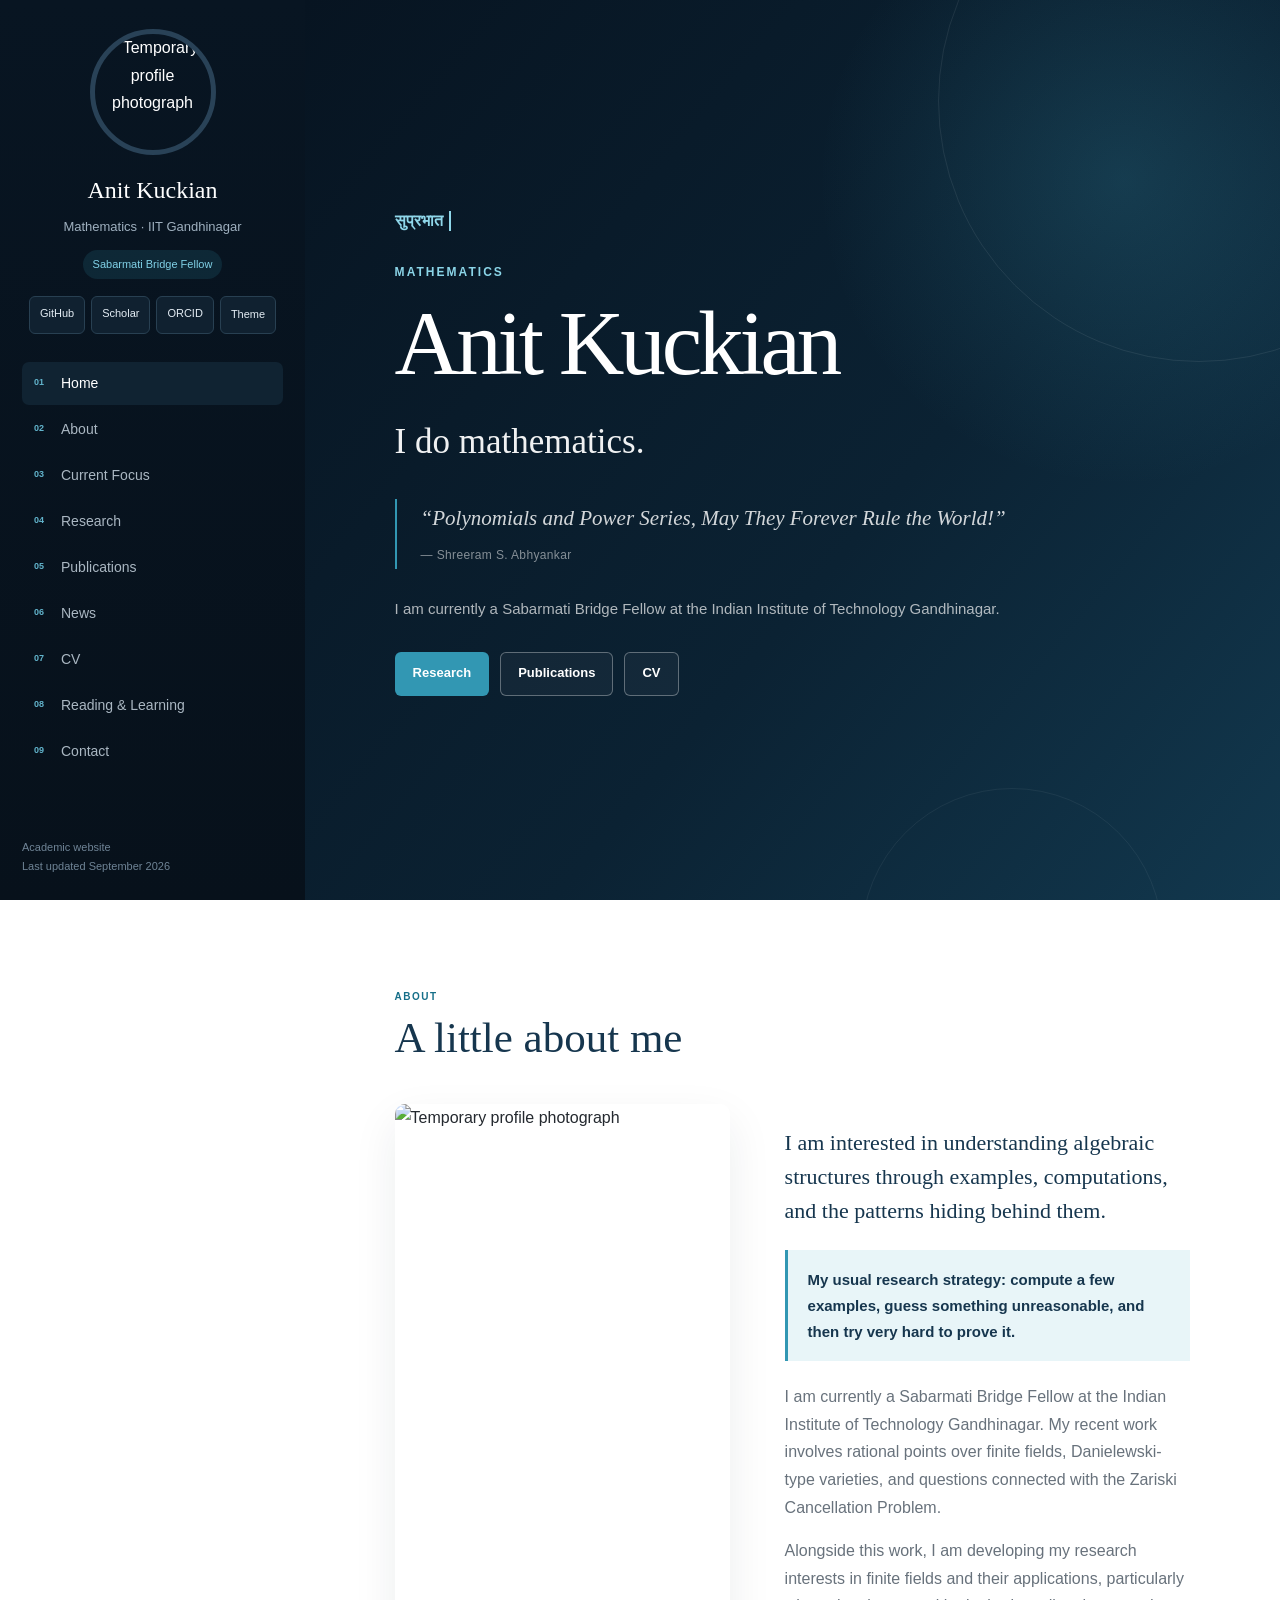
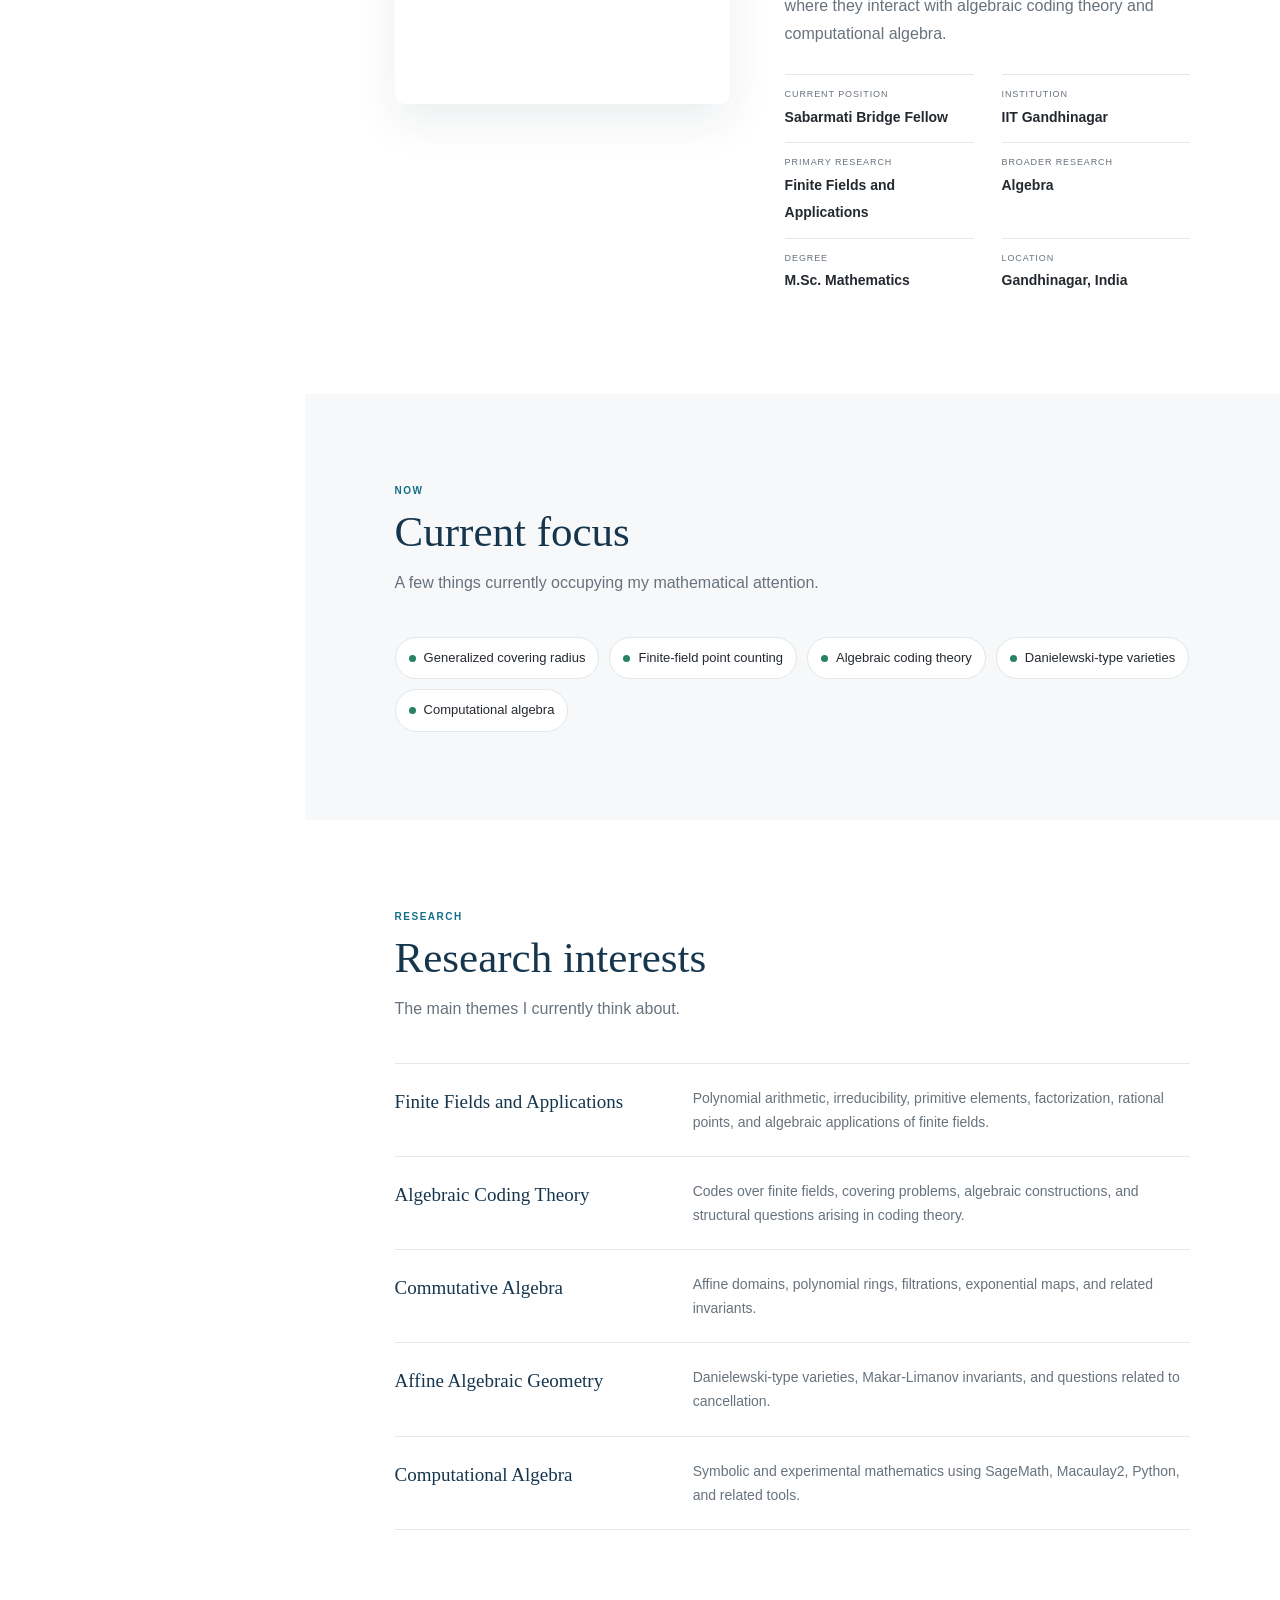
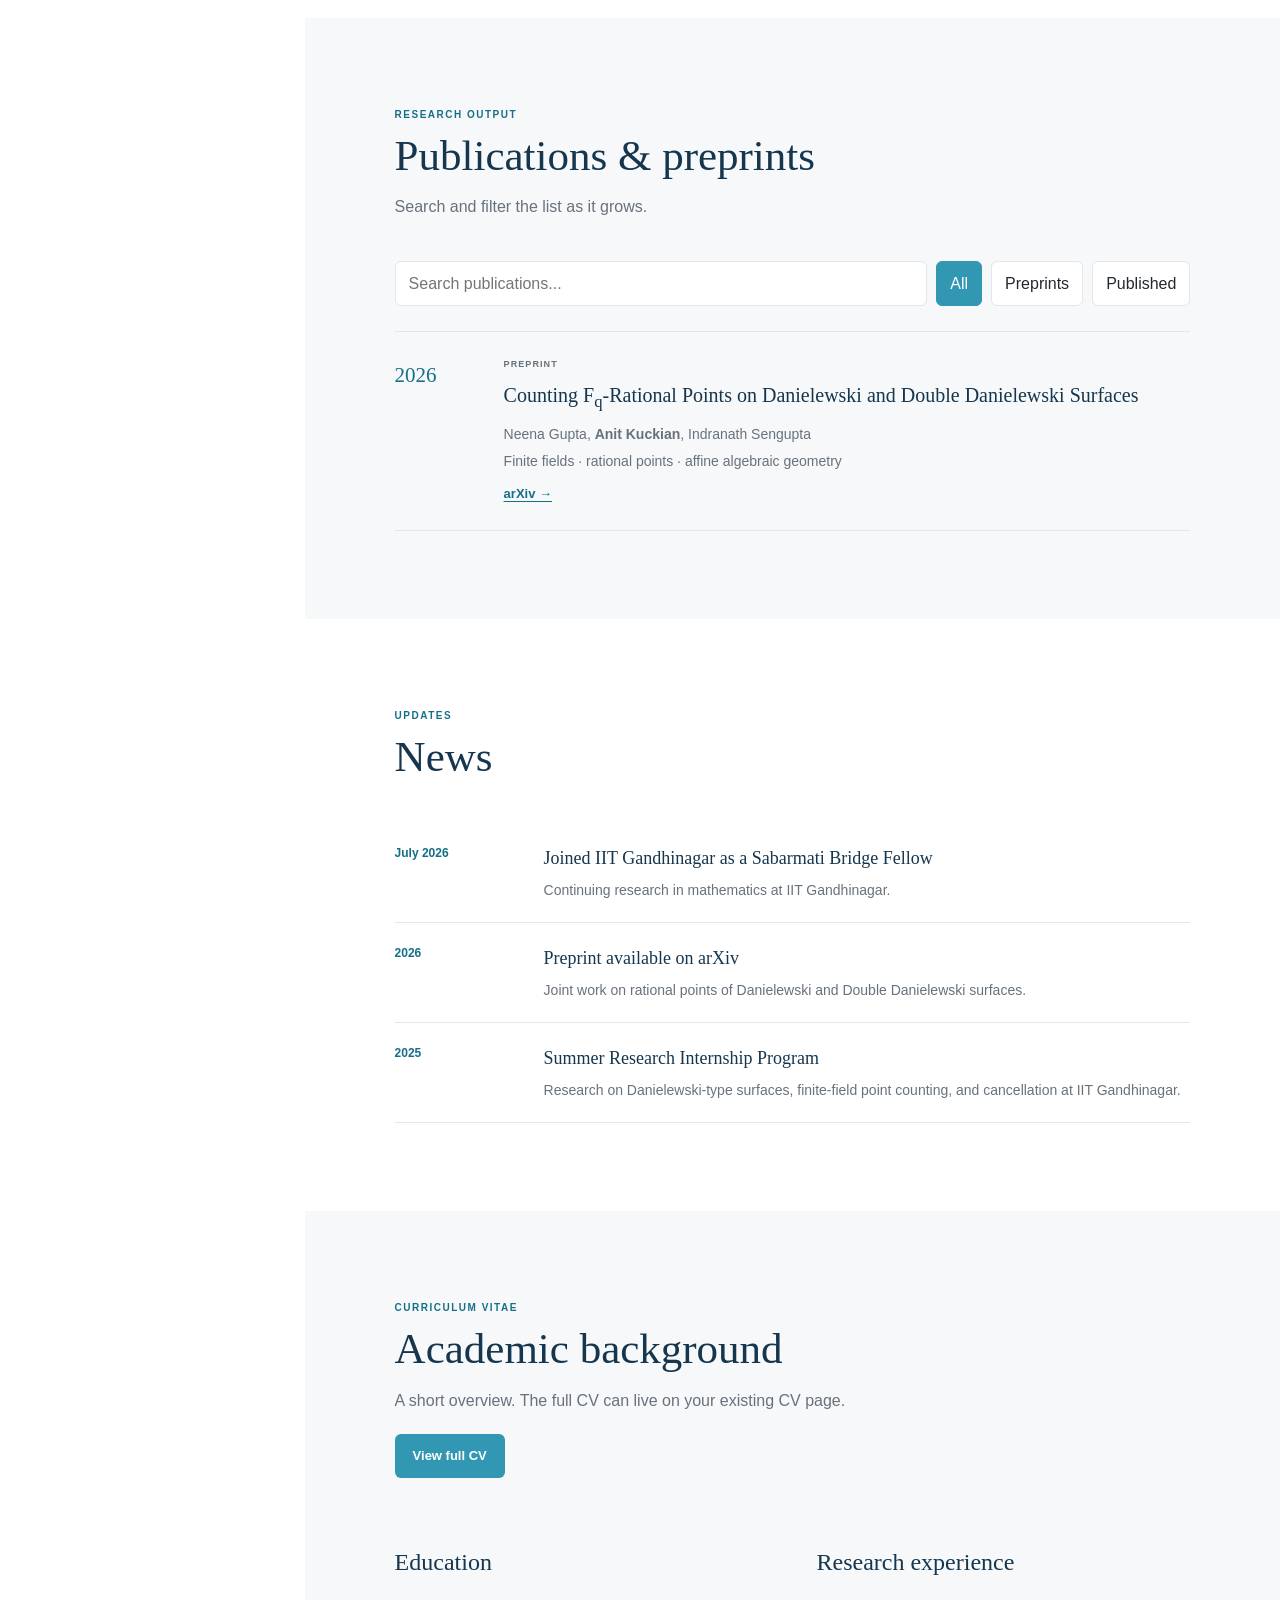
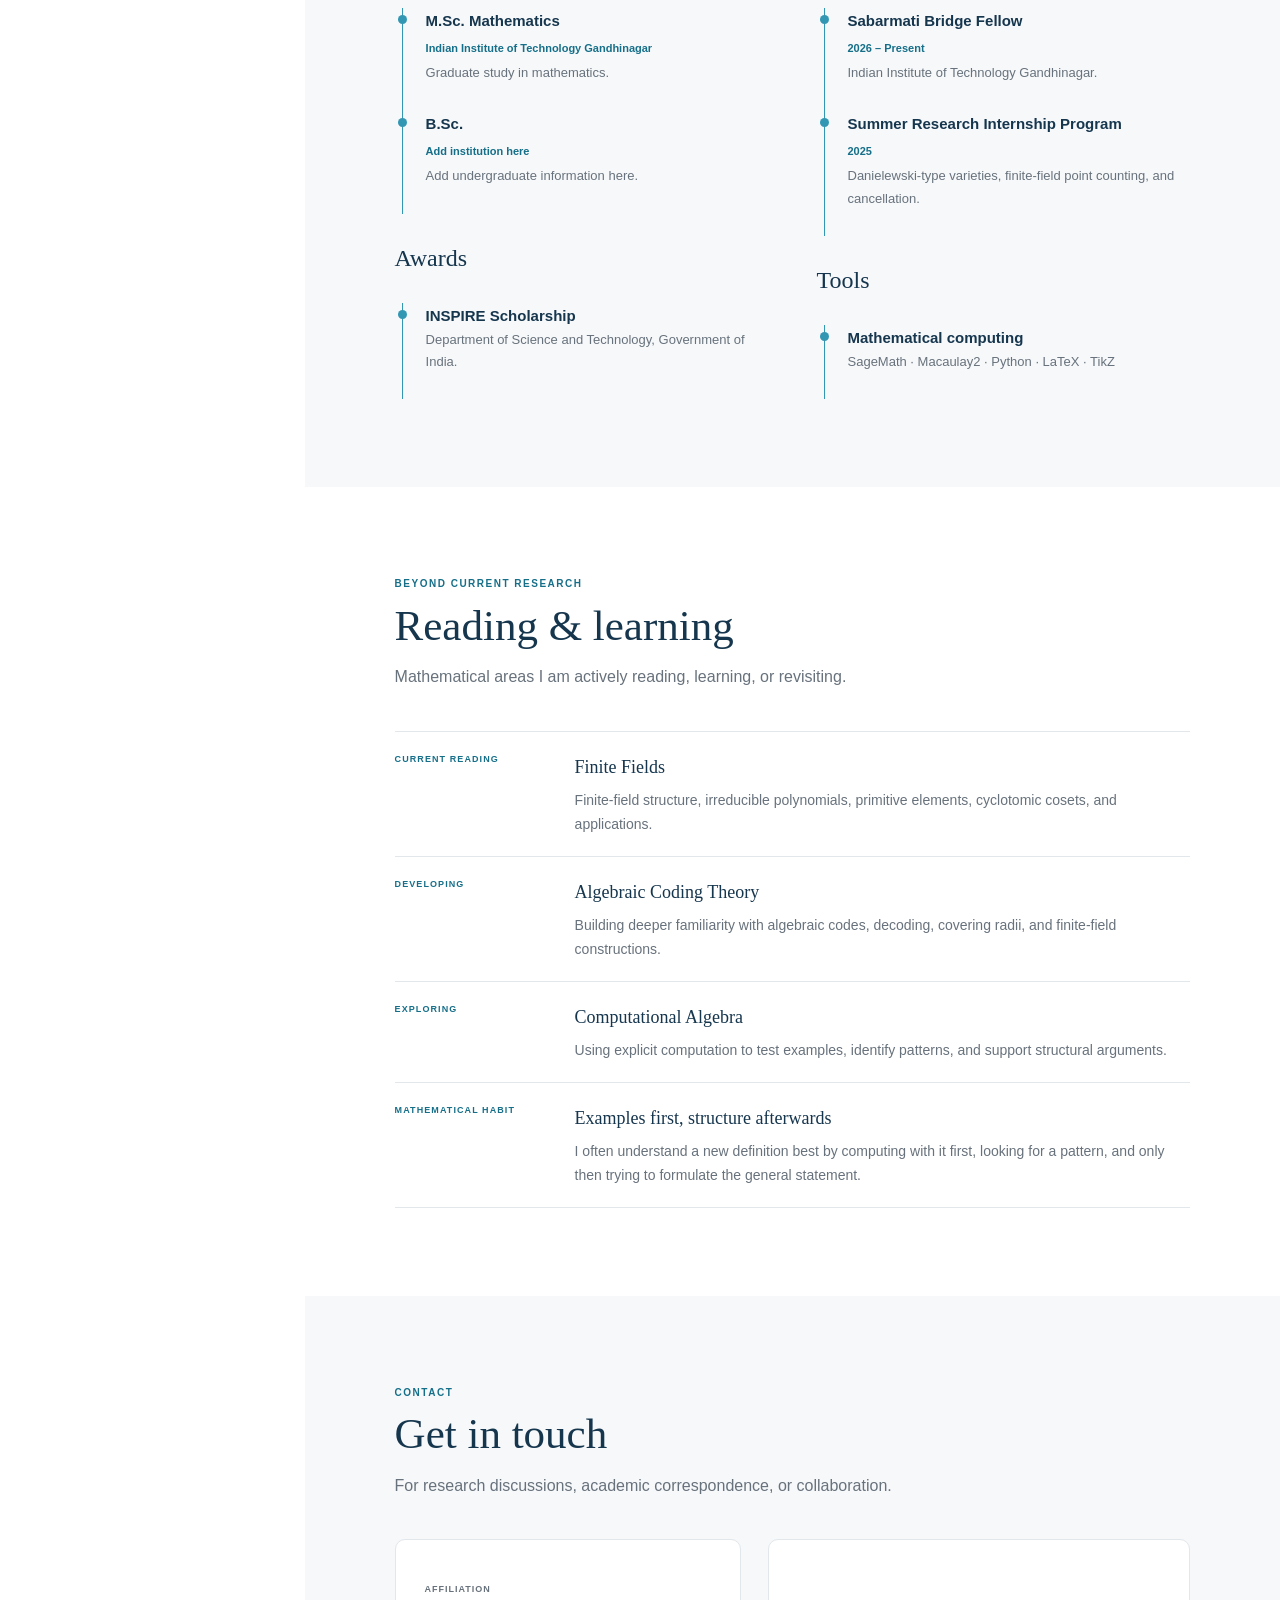
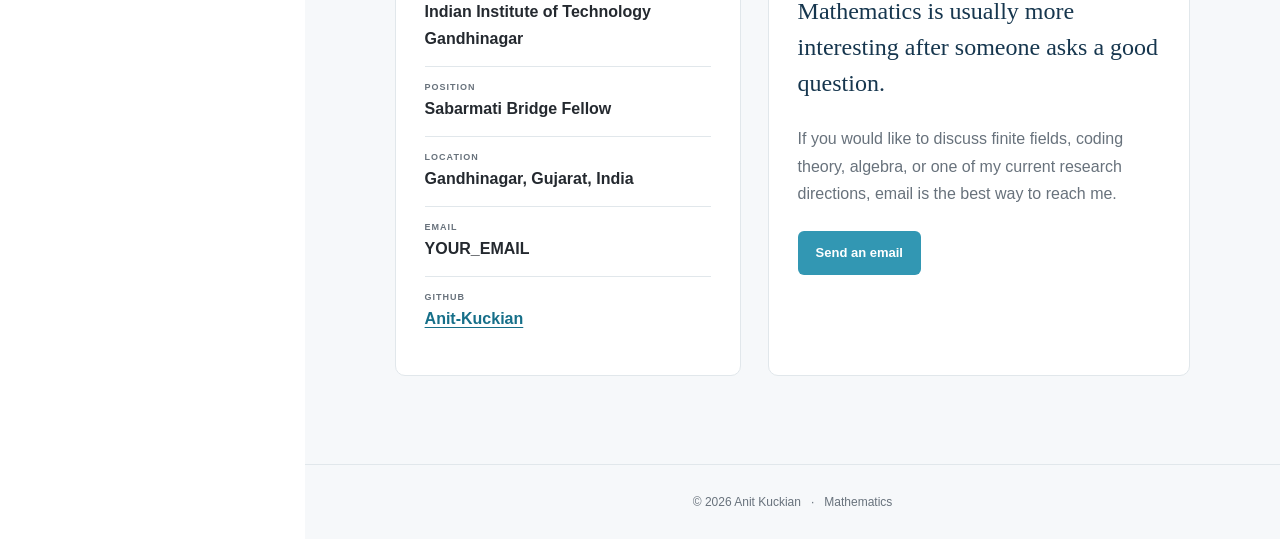
==== commit b1fb8f37: "Refactor HTML and update styles for better layout Refactor HTML structure and improve styling for va" ====
--- a/index.html
+++ b/index.html
@@ -27,7 +27,7 @@
 
 
 <!-- =========================================================
-     SEARCH ENGINE / SOCIAL METADATA
+     SOCIAL METADATA
 ========================================================= -->
 
 <meta property="og:type" content="website">
@@ -80,7 +80,6 @@
 </script>
 
 
-
 <!-- =========================================================
      SAVED THEME
 ========================================================= -->
@@ -96,8 +95,7 @@
 
     if (theme) {
 
-        document
-        .documentElement
+        document.documentElement
         .setAttribute(
             "data-theme",
             theme
@@ -110,8 +108,8 @@
 </script>
 
 
-
 <style>
+
 
 /* =========================================================
    DESIGN SYSTEM
@@ -172,7 +170,6 @@
 }
 
 
-
 /* =========================================================
    DARK MODE
 ========================================================= */
@@ -202,7 +199,6 @@
 }
 
 
-
 /* =========================================================
    BASIC
 ========================================================= */
@@ -271,7 +267,6 @@
 }
 
 
-
 /* =========================================================
    ACCESSIBILITY
 ========================================================= */
@@ -326,7 +321,6 @@
     scroll-margin-top: 20px;
 
 }
-
 
 
 /* =========================================================
@@ -375,7 +369,6 @@
 }
 
 
-
 /* =========================================================
    PROFILE
 ========================================================= */
@@ -451,7 +444,6 @@
 }
 
 
-
 /* =========================================================
    PROFILE LINKS
 ========================================================= */
@@ -506,7 +498,6 @@
 }
 
 
-
 /* =========================================================
    NAVIGATION
 ========================================================= */
@@ -589,7 +580,6 @@
     font-size: 11px;
 
 }
-
 
 
 /* =========================================================
@@ -632,7 +622,6 @@
 }
 
 
-
 /* =========================================================
    HEADINGS
 ========================================================= */
@@ -693,7 +682,6 @@
     var(--muted);
 
 }
-
 
 
 /* =========================================================
@@ -732,8 +720,6 @@
 }
 
 
-/* subtle circles */
-
 .hero::before {
 
     content: "";
@@ -780,9 +766,8 @@
 }
 
 
-
 /* =========================================================
-   VISITOR GREETING
+   MULTILINGUAL GREETING
 ========================================================= */
 
 .visitor-greeting {
@@ -791,25 +776,25 @@
 
     align-items: center;
 
-    flex-wrap: wrap;
-
-    gap: 9px;
-
-    min-height: 30px;
-
-    margin-bottom: 25px;
+    min-height: 33px;
+
+    gap: 4px;
+
+    margin-bottom: 24px;
 
     color:
     #8fd7ea;
 
-    font-size: 13px;
+    font-size: 16px;
+
+    font-weight: 600;
 
 }
 
 
 #greetingText {
 
-    font-weight: 600;
+    display: inline-block;
 
 }
 
@@ -818,39 +803,31 @@
 
     display: inline-block;
 
-    width: 1px;
-
-    height: 16px;
+    width: 2px;
+
+    height: 20px;
+
+    margin-left: 2px;
 
     background:
     #8fd7ea;
 
     animation:
-    blink 1s infinite;
-
-}
-
-
-.visitor-time {
-
-    color:
-    rgba(255,255,255,.48);
-
-    font-size: 11px;
-
-}
-
-
-@keyframes blink {
+    greetingBlink .8s infinite;
+
+}
+
+
+@keyframes greetingBlink {
 
     0%,
-    50% {
+    48% {
 
         opacity: 1;
 
     }
 
-    51%,
+    49%,
     100% {
 
         opacity: 0;
@@ -858,7 +835,6 @@
     }
 
 }
-
 
 
 /* =========================================================
@@ -871,7 +847,7 @@
 
     z-index: 2;
 
-    max-width: 880px;
+    max-width: 890px;
 
 }
 
@@ -897,7 +873,7 @@
 .hero h1 {
 
     margin:
-    0 0 25px;
+    0 0 24px;
 
     font-family:
     var(--serif);
@@ -918,10 +894,59 @@
 }
 
 
-.hero-research {
+.hero-main-line {
 
     margin:
-    0 0 7px;
+    0 0 17px;
+
+    font-family:
+    var(--serif);
+
+    font-size:
+    clamp(
+        25px,
+        3vw,
+        35px
+    );
+
+    color:
+    rgba(255,255,255,.94);
+
+}
+
+
+/* =========================================================
+   ABHYANKAR QUOTE
+========================================================= */
+
+.hero-quote {
+
+    position: relative;
+
+    max-width: 720px;
+
+    margin:
+    27px 0 0;
+
+    padding:
+    3px 0 3px 24px;
+
+    border-left:
+    2px solid
+    var(--accent);
+
+}
+
+
+.hero-quote blockquote {
+
+    margin: 0;
+
+    color:
+    rgba(255,255,255,.82);
+
+    font-family:
+    var(--serif);
 
     font-size:
     clamp(
@@ -930,23 +955,30 @@
         21px
     );
 
-}
-
-
-.hero-research-label {
+    font-style: italic;
+
+    line-height: 1.6;
+
+}
+
+
+.hero-quote cite {
+
+    display: block;
+
+    margin-top: 9px;
 
     color:
-    rgba(255,255,255,.48);
-
-    font-size: 11px;
-
-    text-transform: uppercase;
-
-    letter-spacing: .11em;
-
-    font-weight: 700;
-
-    margin-right: 10px;
+    rgba(255,255,255,.50);
+
+    font-family:
+    var(--sans);
+
+    font-size: 12px;
+
+    font-style: normal;
+
+    letter-spacing: .03em;
 
 }
 
@@ -955,10 +987,10 @@
 
     max-width: 690px;
 
-    margin-top: 24px;
+    margin-top: 27px;
 
     color:
-    rgba(255,255,255,.71);
+    rgba(255,255,255,.68);
 
     font-size: 15px;
 
@@ -976,7 +1008,6 @@
     margin-top: 30px;
 
 }
-
 
 
 /* =========================================================
@@ -1064,7 +1095,6 @@
 }
 
 
-
 /* =========================================================
    ABOUT
 ========================================================= */
@@ -1197,7 +1227,6 @@
 }
 
 
-
 /* =========================================================
    CURRENT FOCUS
 ========================================================= */
@@ -1255,7 +1284,6 @@
 }
 
 
-
 /* =========================================================
    RESEARCH INTERESTS
 ========================================================= */
@@ -1318,7 +1346,6 @@
 }
 
 
-
 /* =========================================================
    PUBLICATIONS
 ========================================================= */
@@ -1499,7 +1526,6 @@
 }
 
 
-
 /* =========================================================
    NEWS
 ========================================================= */
@@ -1572,7 +1598,6 @@
 }
 
 
-
 /* =========================================================
    CV
 ========================================================= */
@@ -1683,7 +1708,6 @@
 }
 
 
-
 /* =========================================================
    READING & LEARNING
 ========================================================= */
@@ -1762,7 +1786,6 @@
 }
 
 
-
 /* =========================================================
    CONTACT
 ========================================================= */
@@ -1870,7 +1893,6 @@
 }
 
 
-
 /* =========================================================
    FOOTER
 ========================================================= */
@@ -1896,7 +1918,6 @@
 }
 
 
-
 /* =========================================================
    BACK TO TOP
 ========================================================= */
@@ -1947,7 +1968,6 @@
 }
 
 
-
 /* =========================================================
    MOBILE
 ========================================================= */
@@ -2012,7 +2032,6 @@
 }
 
 
-
 /* =========================================================
    REVEAL
 ========================================================= */
@@ -2038,7 +2057,6 @@
     transform: none;
 
 }
-
 
 
 /* =========================================================
@@ -2146,7 +2164,6 @@
 }
 
 
-
 /* =========================================================
    REDUCED MOTION
 ========================================================= */
@@ -2196,7 +2213,6 @@
 </head>
 
 
-
 <body>
 
 
@@ -2207,7 +2223,6 @@
 Skip to main content
 
 </a>
-
 
 
 <!-- =========================================================
@@ -2229,9 +2244,7 @@
 <div
 class="backdrop"
 id="backdrop">
-
-</div>
-
+</div>
 
 
 <!-- =========================================================
@@ -2281,7 +2294,6 @@
 Sabarmati Bridge Fellow
 
 </span>
-
 
 
 <div class="profile-actions">
@@ -2331,7 +2343,6 @@
 </div>
 
 
-
 <nav
 class="navigation"
 aria-label="Main navigation">
@@ -2341,6 +2352,7 @@
 
 
 <li>
+
 <a
 class="nav-link active"
 href="#home">
@@ -2352,10 +2364,12 @@
 Home
 
 </a>
+
 </li>
 
 
 <li>
+
 <a
 class="nav-link"
 href="#about">
@@ -2367,10 +2381,12 @@
 About
 
 </a>
+
 </li>
 
 
 <li>
+
 <a
 class="nav-link"
 href="#focus">
@@ -2382,10 +2398,12 @@
 Current Focus
 
 </a>
+
 </li>
 
 
 <li>
+
 <a
 class="nav-link"
 href="#research">
@@ -2397,10 +2415,12 @@
 Research
 
 </a>
+
 </li>
 
 
 <li>
+
 <a
 class="nav-link"
 href="#publications">
@@ -2412,10 +2432,12 @@
 Publications
 
 </a>
+
 </li>
 
 
 <li>
+
 <a
 class="nav-link"
 href="#news">
@@ -2427,10 +2449,12 @@
 News
 
 </a>
+
 </li>
 
 
 <li>
+
 <a
 class="nav-link"
 href="#cv">
@@ -2442,10 +2466,12 @@
 CV
 
 </a>
+
 </li>
 
 
 <li>
+
 <a
 class="nav-link"
 href="#learning">
@@ -2457,10 +2483,12 @@
 Reading & Learning
 
 </a>
+
 </li>
 
 
 <li>
+
 <a
 class="nav-link"
 href="#contact">
@@ -2472,6 +2500,7 @@
 Contact
 
 </a>
+
 </li>
 
 
@@ -2481,7 +2510,6 @@
 </nav>
 
 
-
 <div class="sidebar-footer">
 
 Academic website
@@ -2497,7 +2525,6 @@
 
 
 </aside>
-
 
 
 <!-- =========================================================
@@ -2507,7 +2534,6 @@
 <main id="main">
 
 
-
 <!-- =========================================================
      HOME
 ========================================================= -->
@@ -2520,7 +2546,7 @@
 <div class="content hero-content">
 
 
-<!-- DYNAMIC GREETING -->
+<!-- MULTILINGUAL TYPING GREETING -->
 
 <div
 class="visitor-greeting"
@@ -2530,18 +2556,8 @@
 
 <span class="greeting-cursor"></span>
 
-<span
-class="visitor-time"
-id="visitorTime">
-</span>
-
-</div>
-
-
-
-<!-- USER REQUEST:
-     ONLY MATHEMATICS HERE
--->
+</div>
+
 
 <div class="hero-kicker">
 
@@ -2557,47 +2573,44 @@
 </h1>
 
 
-
-<p class="hero-research">
-
-<span class="hero-research-label">
-
-Primary research
-
-</span>
-
-Finite Fields and Applications
+<p class="hero-main-line">
+
+I do mathematics.
 
 </p>
 
 
-<p class="hero-research">
-
-<span class="hero-research-label">
-
-Broader research
-
-</span>
-
-Algebra
+<!-- =====================================================
+     ABHYANKAR QUOTE
+===================================================== -->
+
+<div class="hero-quote">
+
+
+<blockquote>
+
+“Polynomials and Power Series,
+May They Forever Rule the World!”
+
+</blockquote>
+
+
+<cite>
+
+— Shreeram S. Abhyankar
+
+</cite>
+
+
+</div>
+
+
+<p class="hero-description">
+
+I am currently a Sabarmati Bridge Fellow
+at the Indian Institute of Technology Gandhinagar.
 
 </p>
-
-
-
-<p class="hero-description">
-
-I am a Sabarmati Bridge Fellow
-at the Indian Institute of Technology Gandhinagar.
-
-I am interested in algebraic problems
-arising from finite fields,
-coding theory,
-commutative algebra,
-and affine algebraic geometry.
-
-</p>
-
 
 
 <div class="hero-buttons">
@@ -2639,7 +2652,6 @@
 </section>
 
 
-
 <!-- =========================================================
      ABOUT
 ========================================================= -->
@@ -2670,7 +2682,6 @@
 </div>
 
 
-
 <div class="about-layout">
 
 
@@ -2693,7 +2704,6 @@
 
 
 </div>
-
 
 
 <div class="reveal">
@@ -2709,19 +2719,18 @@
 </p>
 
 
-
 <div class="about-humour">
 
 <strong>
 
-I like my examples concrete,
-my algebra abstract,
-and my polynomials cooperative.
+My usual research strategy:
+compute a few examples,
+guess something unreasonable,
+and then try very hard to prove it.
 
 </strong>
 
 </div>
-
 
 
 <p class="about-text">
@@ -2750,7 +2759,6 @@
 </p>
 
 
-
 <div class="about-details">
 
 
@@ -2847,7 +2855,6 @@
 </section>
 
 
-
 <!-- =========================================================
      CURRENT FOCUS
 ========================================================= -->
@@ -2888,7 +2895,6 @@
 </div>
 
 
-
 <div class="focus-list reveal">
 
 
@@ -2944,7 +2950,6 @@
 
 
 </section>
-
 
 
 <!-- =========================================================
@@ -2982,7 +2987,6 @@
 
 
 </div>
-
 
 
 <div class="research-list">
@@ -3014,7 +3018,6 @@
 </div>
 
 
-
 <div class="research-row reveal">
 
 
@@ -3039,7 +3042,6 @@
 </div>
 
 
-
 <div class="research-row reveal">
 
 
@@ -3064,7 +3066,6 @@
 </div>
 
 
-
 <div class="research-row reveal">
 
 
@@ -3085,7 +3086,6 @@
 
 
 </div>
-
 
 
 <div class="research-row reveal">
@@ -3121,7 +3121,6 @@
 </section>
 
 
-
 <!-- =========================================================
      PUBLICATIONS
 ========================================================= -->
@@ -3160,7 +3159,6 @@
 
 
 </div>
-
 
 
 <div class="publication-controls reveal">
@@ -3212,7 +3210,6 @@
 </div>
 
 
-
 <div id="publicationList">
 
 
@@ -3269,9 +3266,7 @@
 
 
 <a
-
 href="https://arxiv.org/abs/2605.24821"
-
 target="_blank">
 
 arXiv →
@@ -3306,7 +3301,6 @@
 </section>
 
 
-
 <!-- =========================================================
      NEWS
 ========================================================= -->
@@ -3337,7 +3331,6 @@
 </div>
 
 
-
 <div class="news-list">
 
 
@@ -3374,7 +3367,6 @@
 
 
 </div>
-
 
 
 <div class="news-item reveal">
@@ -3410,7 +3402,6 @@
 
 
 </div>
-
 
 
 <div class="news-item reveal">
@@ -3458,7 +3449,6 @@
 </section>
 
 
-
 <!-- =========================================================
      CV
 ========================================================= -->
@@ -3515,7 +3505,6 @@
 </div>
 
 
-
 <div class="cv-layout">
 
 
@@ -3556,7 +3545,6 @@
 </div>
 
 
-
 <div class="cv-entry reveal">
 
 
@@ -3582,7 +3570,6 @@
 
 
 </div>
-
 
 
 <h3 class="cv-heading">
@@ -3616,7 +3603,6 @@
 </div>
 
 
-
 <div>
 
 
@@ -3652,7 +3638,6 @@
 
 
 </div>
-
 
 
 <div class="cv-entry reveal">
@@ -3682,7 +3667,6 @@
 
 
 </div>
-
 
 
 <h3 class="cv-heading">
@@ -3728,7 +3712,6 @@
 </section>
 
 
-
 <!-- =========================================================
      READING & LEARNING
 ========================================================= -->
@@ -3767,7 +3750,6 @@
 
 
 </div>
-
 
 
 <div class="learning-list">
@@ -3810,7 +3792,6 @@
 </div>
 
 
-
 <div class="learning-row reveal">
 
 
@@ -3848,7 +3829,6 @@
 </div>
 
 
-
 <div class="learning-row reveal">
 
 
@@ -3883,7 +3863,6 @@
 
 
 </div>
-
 
 
 <div class="learning-row reveal">
@@ -3932,7 +3911,6 @@
 </section>
 
 
-
 <!-- =========================================================
      CONTACT
 ========================================================= -->
@@ -3974,7 +3952,6 @@
 </div>
 
 
-
 <div class="contact-layout">
 
 
@@ -4065,7 +4042,6 @@
 
 
 </div>
-
 
 
 <div class="contact-card reveal">
@@ -4091,7 +4067,6 @@
 </p>
 
 
-
 <div class="contact-buttons">
 
 
@@ -4122,7 +4097,6 @@
 </main>
 
 
-
 <!-- =========================================================
      FOOTER
 ========================================================= -->
@@ -4138,7 +4112,6 @@
 Mathematics
 
 </footer>
-
 
 
 <!-- =========================================================
@@ -4156,7 +4129,6 @@
 </button>
 
 
-
 <!-- =========================================================
      JAVASCRIPT
 ========================================================= -->
@@ -4166,456 +4138,266 @@
 "use strict";
 
 
-
 /* =========================================================
-   DYNAMIC MULTILINGUAL GREETING
+   MULTILINGUAL GREETINGS
 ========================================================= */
 
-
-/*
-The website DOES NOT request GPS location.
-
-It uses:
-
-1. the visitor's browser language;
-2. their computer's local time;
-3. their time zone as a fallback.
-
-This gives a location-aware feel without
-asking for location permission.
-*/
-
-
-const greetings = {
-
-    en: {
-
-        morning:
+const multilingualGreetings = {
+
+
+    morning: [
+
         "Good morning",
 
-        afternoon:
+        "सुप्रभात",
+
+        "Bonjour",
+
+        "Guten Morgen",
+
+        "Buongiorno",
+
+        "Buenos días",
+
+        "Bom dia",
+
+        "Goedemorgen",
+
+        "God morgon",
+
+        "God morgen",
+
+        "Hyvää huomenta",
+
+        "Dzień dobry",
+
+        "Dobré ráno",
+
+        "Jó reggelt",
+
+        "Günaydın",
+
+        "Доброе утро",
+
+        "Καλημέρα",
+
+        "おはようございます",
+
+        "좋은 아침입니다",
+
+        "早上好",
+
+        "Selamat pagi",
+
+        "Magandang umaga",
+
+        "صباح الخير",
+
+        "בוקר טוב",
+
+        "শুভ সকাল",
+
+        "காலை வணக்கம்",
+
+        "శుభోదయం",
+
+        "ಶುಭೋದಯ",
+
+        "സുപ്രഭാതം"
+
+    ],
+
+
+    afternoon: [
+
         "Good afternoon",
 
-        evening:
+        "नमस्कार",
+
+        "Bon après-midi",
+
+        "Guten Tag",
+
+        "Buon pomeriggio",
+
+        "Buenas tardes",
+
+        "Boa tarde",
+
+        "Goedemiddag",
+
+        "God eftermiddag",
+
+        "God ettermiddag",
+
+        "Hyvää iltapäivää",
+
+        "Dzień dobry",
+
+        "Dobrý den",
+
+        "Jó napot",
+
+        "İyi günler",
+
+        "Добрый день",
+
+        "Καλό απόγευμα",
+
+        "こんにちは",
+
+        "안녕하세요",
+
+        "下午好",
+
+        "Selamat siang",
+
+        "Magandang hapon",
+
+        "مساء الخير",
+
+        "צהריים טובים",
+
+        "শুভ অপরাহ্ন"
+
+    ],
+
+
+    evening: [
+
         "Good evening",
 
-        night:
-        "Good evening"
-
-    },
-
-
-    hi: {
-
-        morning:
-        "सुप्रभात",
-
-        afternoon:
-        "नमस्कार",
-
-        evening:
         "शुभ संध्या",
 
-        night:
-        "शुभ रात्रि"
-
-    },
-
-
-    fr: {
-
-        morning:
-        "Bonjour",
-
-        afternoon:
-        "Bon après-midi",
-
-        evening:
         "Bonsoir",
 
-        night:
-        "Bonsoir"
-
-    },
-
-
-    de: {
-
-        morning:
-        "Guten Morgen",
-
-        afternoon:
-        "Guten Tag",
-
-        evening:
         "Guten Abend",
 
-        night:
-        "Guten Abend"
-
-    },
-
-
-    it: {
-
-        morning:
-        "Buongiorno",
-
-        afternoon:
-        "Buon pomeriggio",
-
-        evening:
         "Buonasera",
 
-        night:
-        "Buonasera"
-
-    },
-
-
-    es: {
-
-        morning:
-        "Buenos días",
-
-        afternoon:
         "Buenas tardes",
 
-        evening:
-        "Buenas tardes",
-
-        night:
-        "Buenas noches"
-
-    },
-
-
-    pt: {
-
-        morning:
-        "Bom dia",
-
-        afternoon:
-        "Boa tarde",
-
-        evening:
         "Boa noite",
 
-        night:
-        "Boa noite"
-
-    },
-
-
-    nl: {
-
-        morning:
-        "Goedemorgen",
-
-        afternoon:
-        "Goedemiddag",
-
-        evening:
         "Goedenavond",
 
-        night:
-        "Goedenavond"
-
-    },
-
-
-    ja: {
-
-        morning:
-        "おはようございます",
-
-        afternoon:
-        "こんにちは",
-
-        evening:
+        "God kväll",
+
+        "God kveld",
+
+        "Hyvää iltaa",
+
+        "Dobry wieczór",
+
+        "Dobrý večer",
+
+        "Jó estét",
+
+        "İyi akşamlar",
+
+        "Добрый вечер",
+
+        "Καλησπέρα",
+
         "こんばんは",
 
-        night:
-        "こんばんは"
-
-    },
-
-
-    ko: {
-
-        morning:
-        "좋은 아침입니다",
-
-        afternoon:
-        "안녕하세요",
-
-        evening:
         "좋은 저녁입니다",
 
-        night:
-        "좋은 저녁입니다"
-
-    },
-
-
-    zh: {
-
-        morning:
-        "早上好",
-
-        afternoon:
-        "下午好",
-
-        evening:
         "晚上好",
 
-        night:
-        "晚上好"
-
-    },
-
-
-    ru: {
-
-        morning:
-        "Доброе утро",
-
-        afternoon:
-        "Добрый день",
-
-        evening:
-        "Добрый вечер",
-
-        night:
-        "Добрый вечер"
-
-    },
-
-
-    tr: {
-
-        morning:
-        "Günaydın",
-
-        afternoon:
-        "İyi günler",
-
-        evening:
-        "İyi akşamlar",
-
-        night:
-        "İyi akşamlar"
-
-    },
-
-
-    ar: {
-
-        morning:
-        "صباح الخير",
-
-        afternoon:
+        "Selamat malam",
+
+        "Magandang gabi",
+
         "مساء الخير",
 
-        evening:
-        "مساء الخير",
-
-        night:
-        "مساء الخير"
-
-    }
+        "ערב טוב",
+
+        "শুভ সন্ধ্যা",
+
+        "மாலை வணக்கம்",
+
+        "ಶುಭ ಸಂಜೆ"
+
+    ],
+
+
+    night: [
+
+        "Good night",
+
+        "शुभ रात्रि",
+
+        "Bonne nuit",
+
+        "Gute Nacht",
+
+        "Buona notte",
+
+        "Buenas noches",
+
+        "Boa noite",
+
+        "Goedenacht",
+
+        "God natt",
+
+        "Hyvää yötä",
+
+        "Dobranoc",
+
+        "Dobrou noc",
+
+        "Jó éjszakát",
+
+        "İyi geceler",
+
+        "Спокойной ночи",
+
+        "Καληνύχτα",
+
+        "おやすみなさい",
+
+        "안녕히 주무세요",
+
+        "晚安",
+
+        "Selamat malam",
+
+        "Magandang gabi",
+
+        "تصبح على خير",
+
+        "לילה טוב",
+
+        "শুভ রাত্রি",
+
+        "இனிய இரவு",
+
+        "శుభ రాత్రి",
+
+        "ಶುಭ ರಾತ್ರಿ",
+
+        "ശുഭ രാത്രി"
+
+    ]
 
 };
 
 
-
-function inferredLanguage() {
-
-
-    const browserLocale =
-
-    (
-        navigator.languages
-        &&
-        navigator.languages[0]
-    )
-
-    ||
-
-    navigator.language
-
-    ||
-
-    "en";
-
-
-    let language =
-
-    browserLocale
-    .split("-")[0]
-    .toLowerCase();
-
-
-
-    /*
-    If their browser is set to English,
-    we use a few obvious time-zone hints.
-
-    You can remove this section if you prefer
-    browser-language only.
-    */
+/* =========================================================
+   DETERMINE TIME PERIOD
+========================================================= */
+
+function getGreetingPeriod() {
+
+
+    const hour =
+    new Date().getHours();
 
 
     if (
-        language === "en"
-    ) {
-
-
-        const zone =
-
-        Intl
-        .DateTimeFormat()
-        .resolvedOptions()
-        .timeZone
-
-        ||
-
-        "";
-
-
-        if (
-            zone === "Asia/Kolkata"
-        ) {
-
-            language = "hi";
-
-        }
-
-
-        else if (
-            zone.includes("Paris")
-        ) {
-
-            language = "fr";
-
-        }
-
-
-        else if (
-            zone.includes("Berlin")
-            ||
-            zone.includes("Vienna")
-            ||
-            zone.includes("Zurich")
-        ) {
-
-            language = "de";
-
-        }
-
-
-        else if (
-            zone.includes("Rome")
-        ) {
-
-            language = "it";
-
-        }
-
-
-        else if (
-            zone.includes("Madrid")
-        ) {
-
-            language = "es";
-
-        }
-
-
-        else if (
-            zone.includes("Tokyo")
-        ) {
-
-            language = "ja";
-
-        }
-
-
-        else if (
-            zone.includes("Seoul")
-        ) {
-
-            language = "ko";
-
-        }
-
-
-        else if (
-            zone.includes("Shanghai")
-            ||
-            zone.includes("Hong_Kong")
-        ) {
-
-            language = "zh";
-
-        }
-
-
-        else if (
-            zone.includes("Sao_Paulo")
-        ) {
-
-            language = "pt";
-
-        }
-
-
-        else if (
-            zone.includes("Moscow")
-        ) {
-
-            language = "ru";
-
-        }
-
-
-        else if (
-            zone.includes("Istanbul")
-        ) {
-
-            language = "tr";
-
-        }
-
-    }
-
-
-    if (
-        !greetings[language]
-    ) {
-
-        language = "en";
-
-    }
-
-
-    return language;
-
-}
-
-
-
-function timePeriod() {
-
-
-    const hour =
-    new Date()
-    .getHours();
-
-
-    if (
-        hour >= 5
-        &&
+        hour >= 5 &&
         hour < 12
     ) {
 
@@ -4625,8 +4407,7 @@
 
 
     if (
-        hour >= 12
-        &&
+        hour >= 12 &&
         hour < 17
     ) {
 
@@ -4636,8 +4417,7 @@
 
 
     if (
-        hour >= 17
-        &&
+        hour >= 17 &&
         hour < 22
     ) {
 
@@ -4651,35 +4431,32 @@
 }
 
 
-
-const greetingElement =
+/* =========================================================
+   TYPEWRITER GREETING
+========================================================= */
+
+const greetingText =
 document.getElementById(
     "greetingText"
 );
 
 
-const visitorTime =
-document.getElementById(
-    "visitorTime"
-);
-
-
-const greetingLanguage =
-inferredLanguage();
-
-
-const greeting =
-greetings[
-    greetingLanguage
-][
-    timePeriod()
+let greetingPeriod =
+getGreetingPeriod();
+
+
+let greetingList =
+multilingualGreetings[
+    greetingPeriod
 ];
 
 
-
-/* =========================================================
-   TYPE THE GREETING
-========================================================= */
+let greetingIndex = 0;
+
+let characterIndex = 0;
+
+let deletingGreeting = false;
+
 
 const reducedMotion =
 window
@@ -4689,104 +4466,150 @@
 .matches;
 
 
+function animateGreeting() {
+
+
+    const newPeriod =
+    getGreetingPeriod();
+
+
+    if (
+        newPeriod !==
+        greetingPeriod
+    ) {
+
+
+        greetingPeriod =
+        newPeriod;
+
+
+        greetingList =
+        multilingualGreetings[
+            greetingPeriod
+        ];
+
+
+        greetingIndex = 0;
+
+        characterIndex = 0;
+
+        deletingGreeting = false;
+
+    }
+
+
+    const phrase =
+    greetingList[
+        greetingIndex
+    ];
+
+
+    if (
+        !deletingGreeting
+    ) {
+
+
+        greetingText.textContent =
+        phrase.substring(
+            0,
+            characterIndex + 1
+        );
+
+
+        characterIndex++;
+
+
+        if (
+            characterIndex ===
+            phrase.length
+        ) {
+
+
+            deletingGreeting =
+            true;
+
+
+            setTimeout(
+                animateGreeting,
+                1450
+            );
+
+
+            return;
+
+        }
+
+    } else {
+
+
+        greetingText.textContent =
+        phrase.substring(
+            0,
+            characterIndex - 1
+        );
+
+
+        characterIndex--;
+
+
+        if (
+            characterIndex === 0
+        ) {
+
+
+            deletingGreeting =
+            false;
+
+
+            greetingIndex =
+
+            (
+                greetingIndex + 1
+            )
+
+            %
+
+            greetingList.length;
+
+
+            setTimeout(
+                animateGreeting,
+                250
+            );
+
+
+            return;
+
+        }
+
+    }
+
+
+    setTimeout(
+
+        animateGreeting,
+
+        deletingGreeting
+        ?
+        34
+        :
+        68
+
+    );
+
+}
+
+
 if (reducedMotion) {
 
-
-    greetingElement
-    .textContent =
-    greeting;
-
+    greetingText.textContent =
+    greetingList[0];
 
 } else {
 
-
-    let greetingIndex =
-    0;
-
-
-    function typeGreeting() {
-
-
-        greetingElement
-        .textContent =
-
-        greeting
-        .slice(
-            0,
-            greetingIndex + 1
-        );
-
-
-        greetingIndex++;
-
-
-        if (
-            greetingIndex
-            <
-            greeting.length
-        ) {
-
-
-            setTimeout(
-                typeGreeting,
-                65
-            );
-
-        }
-
-    }
-
-
-    setTimeout(
-        typeGreeting,
-        350
-    );
-
-}
-
-
-
-/* =========================================================
-   LIVE LOCAL CLOCK
-========================================================= */
-
-function updateVisitorTime() {
-
-
-    const now =
-    new Date();
-
-
-    visitorTime
-    .textContent =
-
-    "· "
-    +
-    now
-    .toLocaleTimeString(
-        [],
-        {
-
-            hour:
-            "2-digit",
-
-            minute:
-            "2-digit"
-
-        }
-    );
-
-}
-
-
-updateVisitorTime();
-
-
-setInterval(
-    updateVisitorTime,
-    30000
-);
-
+    animateGreeting();
+
+}
 
 
 /* =========================================================
@@ -4887,12 +4710,9 @@
             )
         ) {
 
-
             closeMenu();
 
-
         } else {
-
 
             openMenu();
 
@@ -4916,12 +4736,10 @@
 
 
         if (
-            event.key
-            ===
+            event.key ===
             "Escape"
         ) {
 
-
             closeMenu();
 
         }
@@ -4930,9 +4748,8 @@
 );
 
 
-
 /* =========================================================
-   SIDEBAR LINKS
+   NAVIGATION LINKS
 ========================================================= */
 
 const navLinks =
@@ -4964,7 +4781,6 @@
                     980
                 ) {
 
-
                     closeMenu();
 
                 }
@@ -4974,7 +4790,6 @@
 
     }
 );
-
 
 
 /* =========================================================
@@ -5009,7 +4824,6 @@
                     !entry
                     .isIntersecting
                 ) {
-
 
                     return;
 
@@ -5083,7 +4897,6 @@
 
     }
 );
-
 
 
 /* =========================================================
@@ -5181,7 +4994,6 @@
 }
 
 
-
 /* =========================================================
    PUBLICATION SEARCH / FILTER
 ========================================================= */
@@ -5365,7 +5177,6 @@
 );
 
 
-
 /* =========================================================
    THEME
 ========================================================= */
@@ -5393,8 +5204,7 @@
 
         const next =
 
-        current
-        ===
+        current ===
         "dark"
 
         ?
@@ -5424,7 +5234,6 @@
 );
 
 
-
 /* =========================================================
    BACK TO TOP
 ========================================================= */
@@ -5508,7 +5317,6 @@
 );
 
 
-
 /* =========================================================
    YEAR
 ========================================================= */
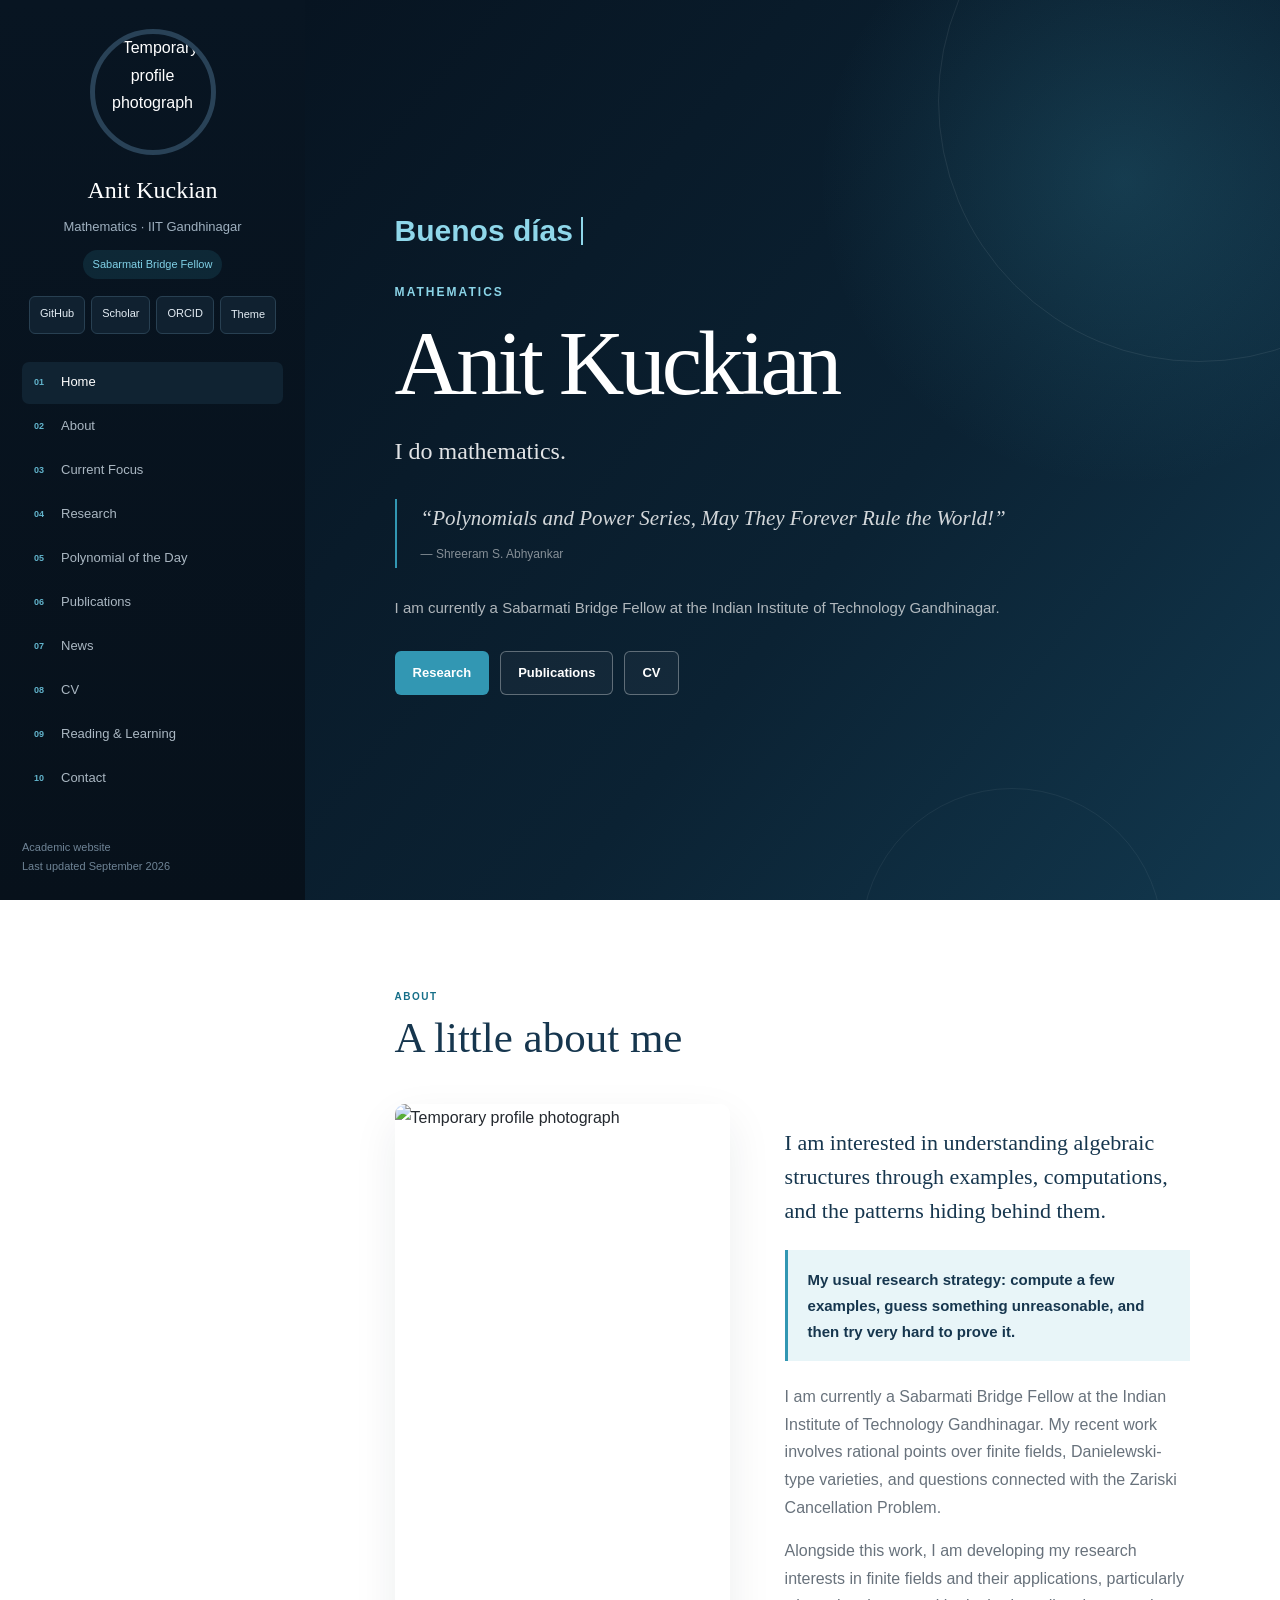
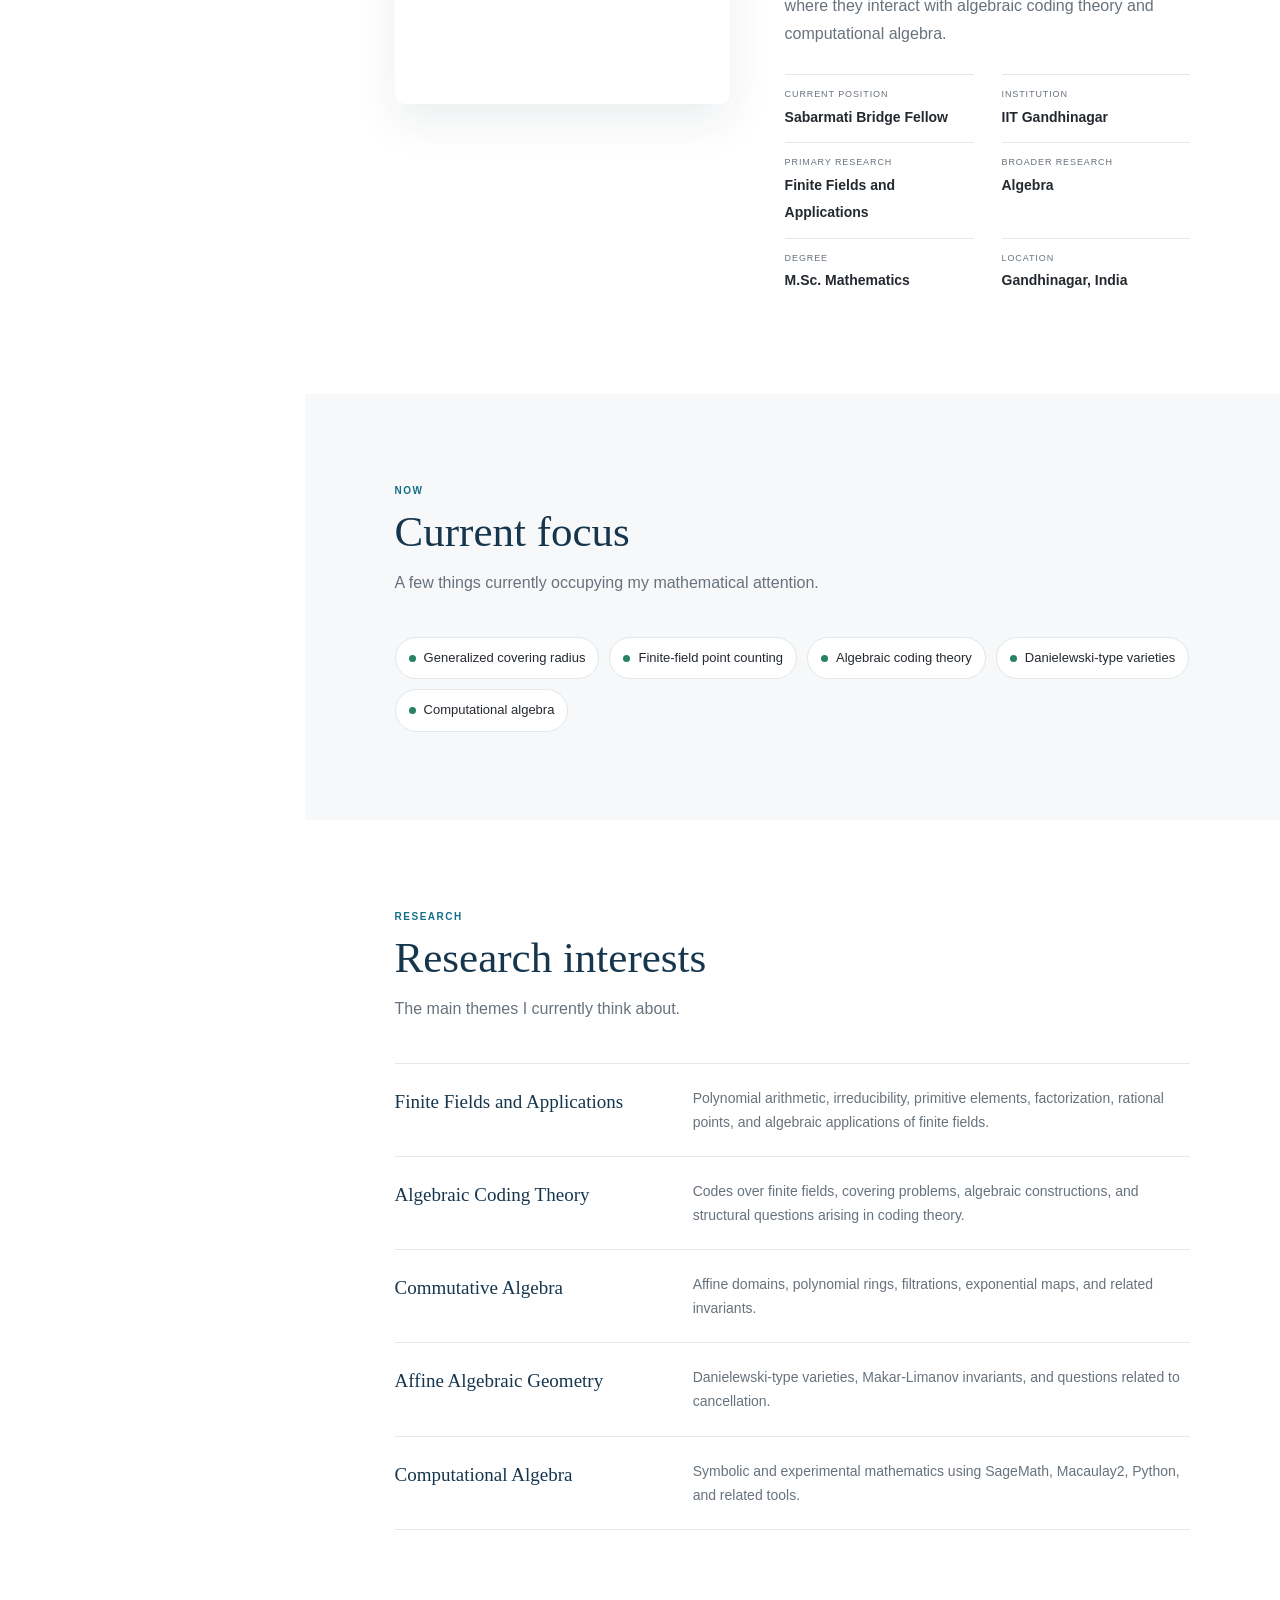
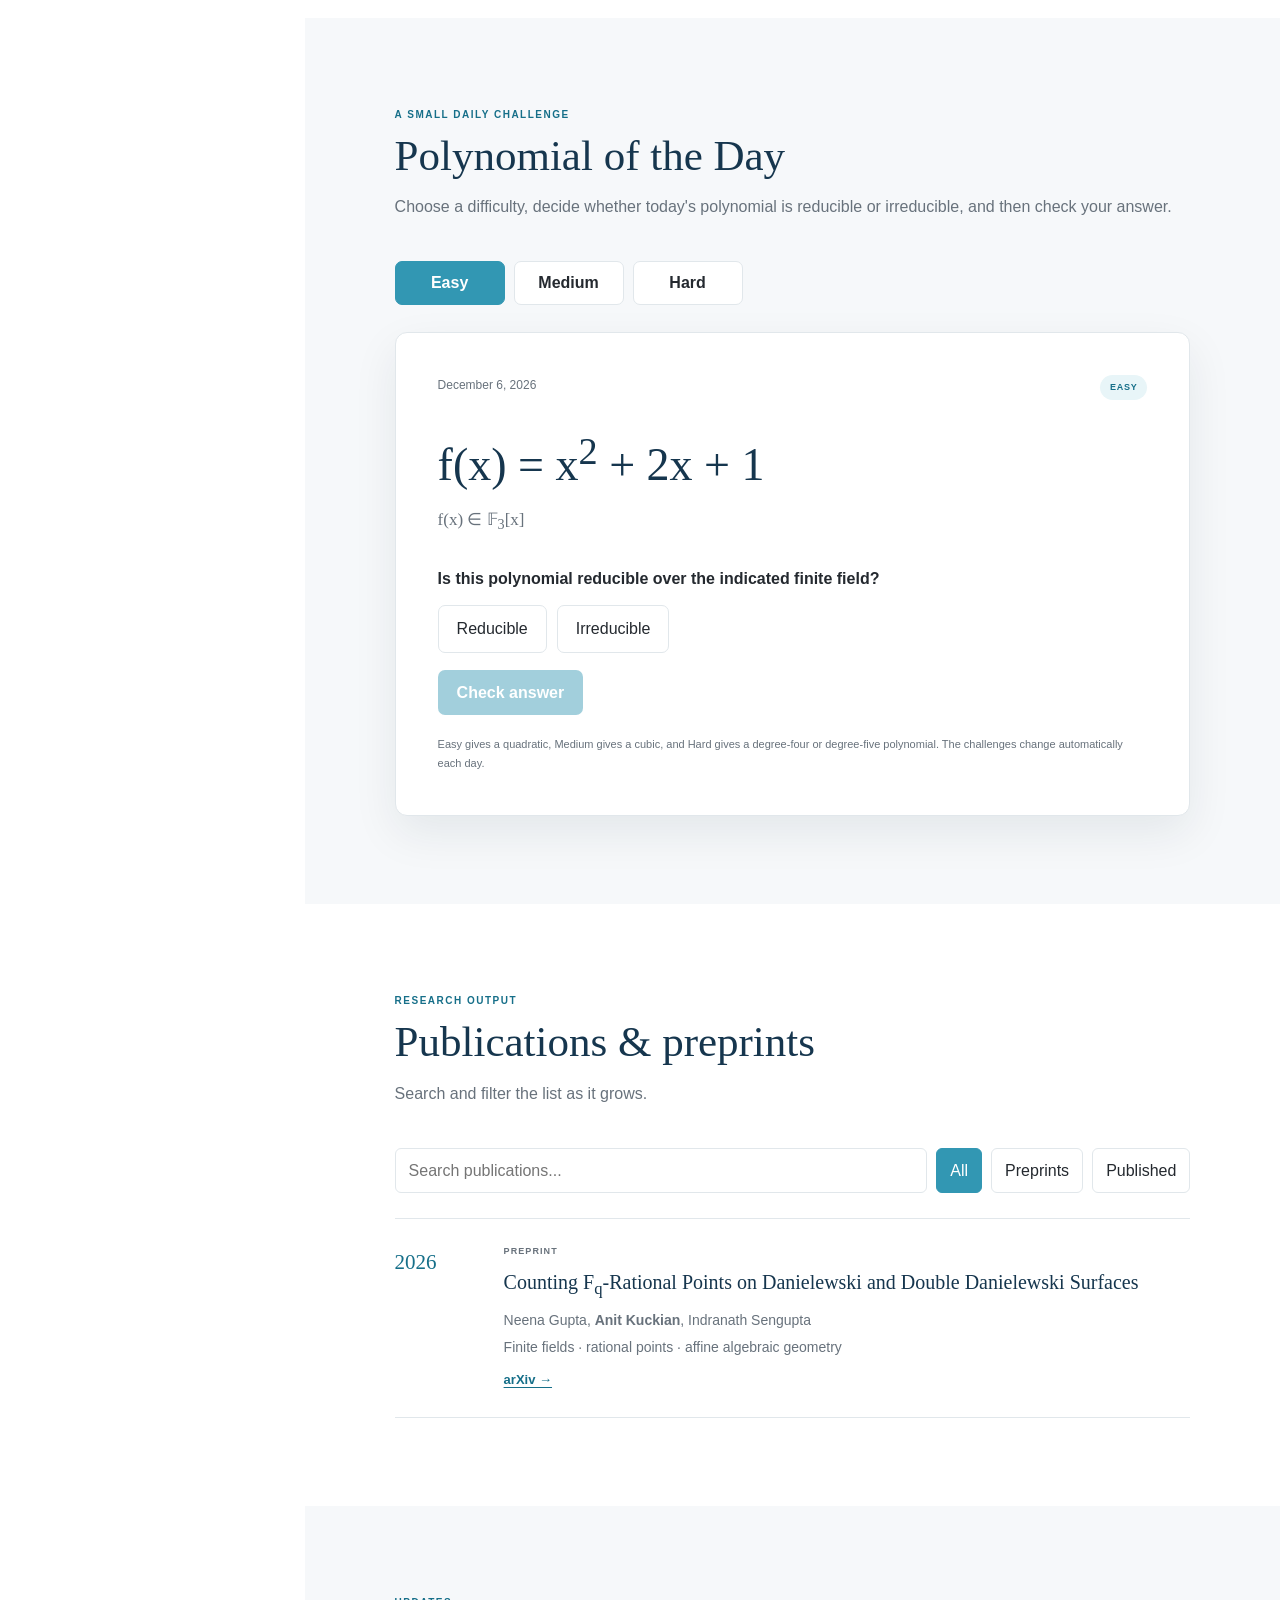
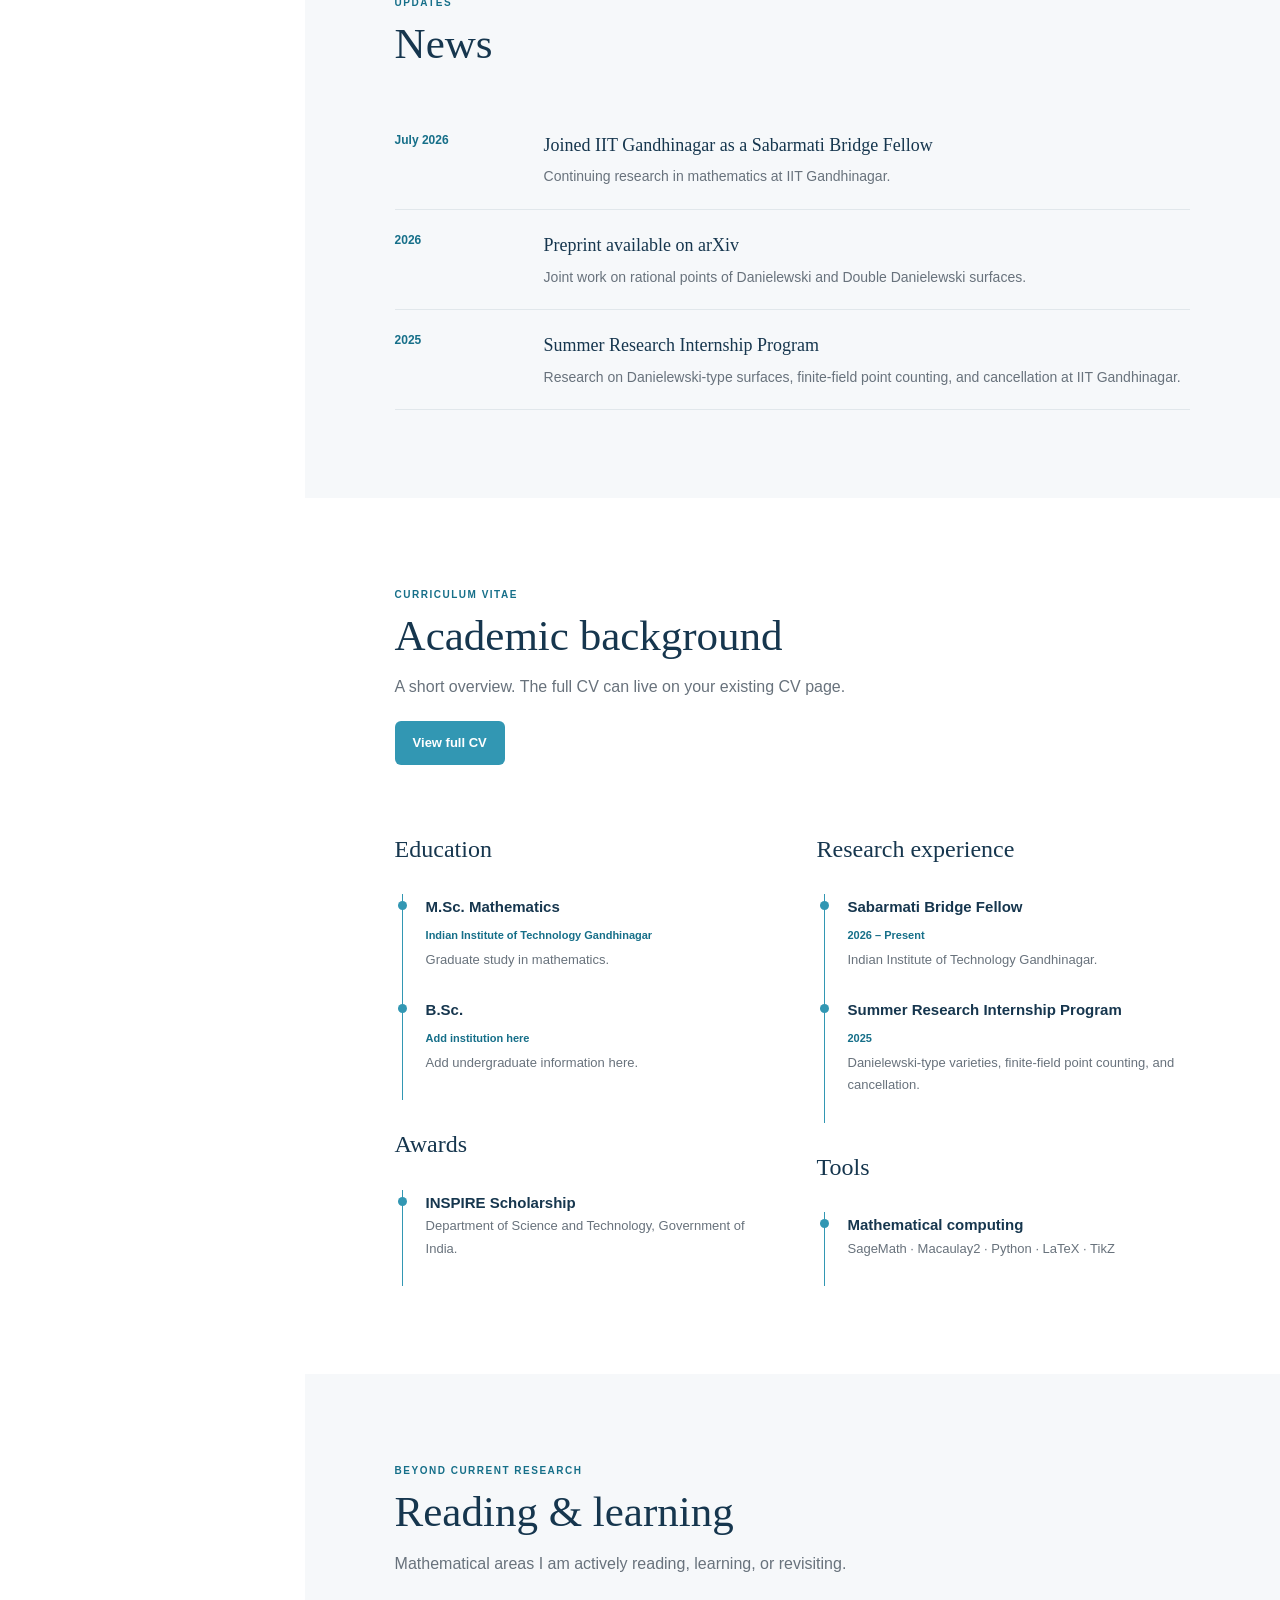
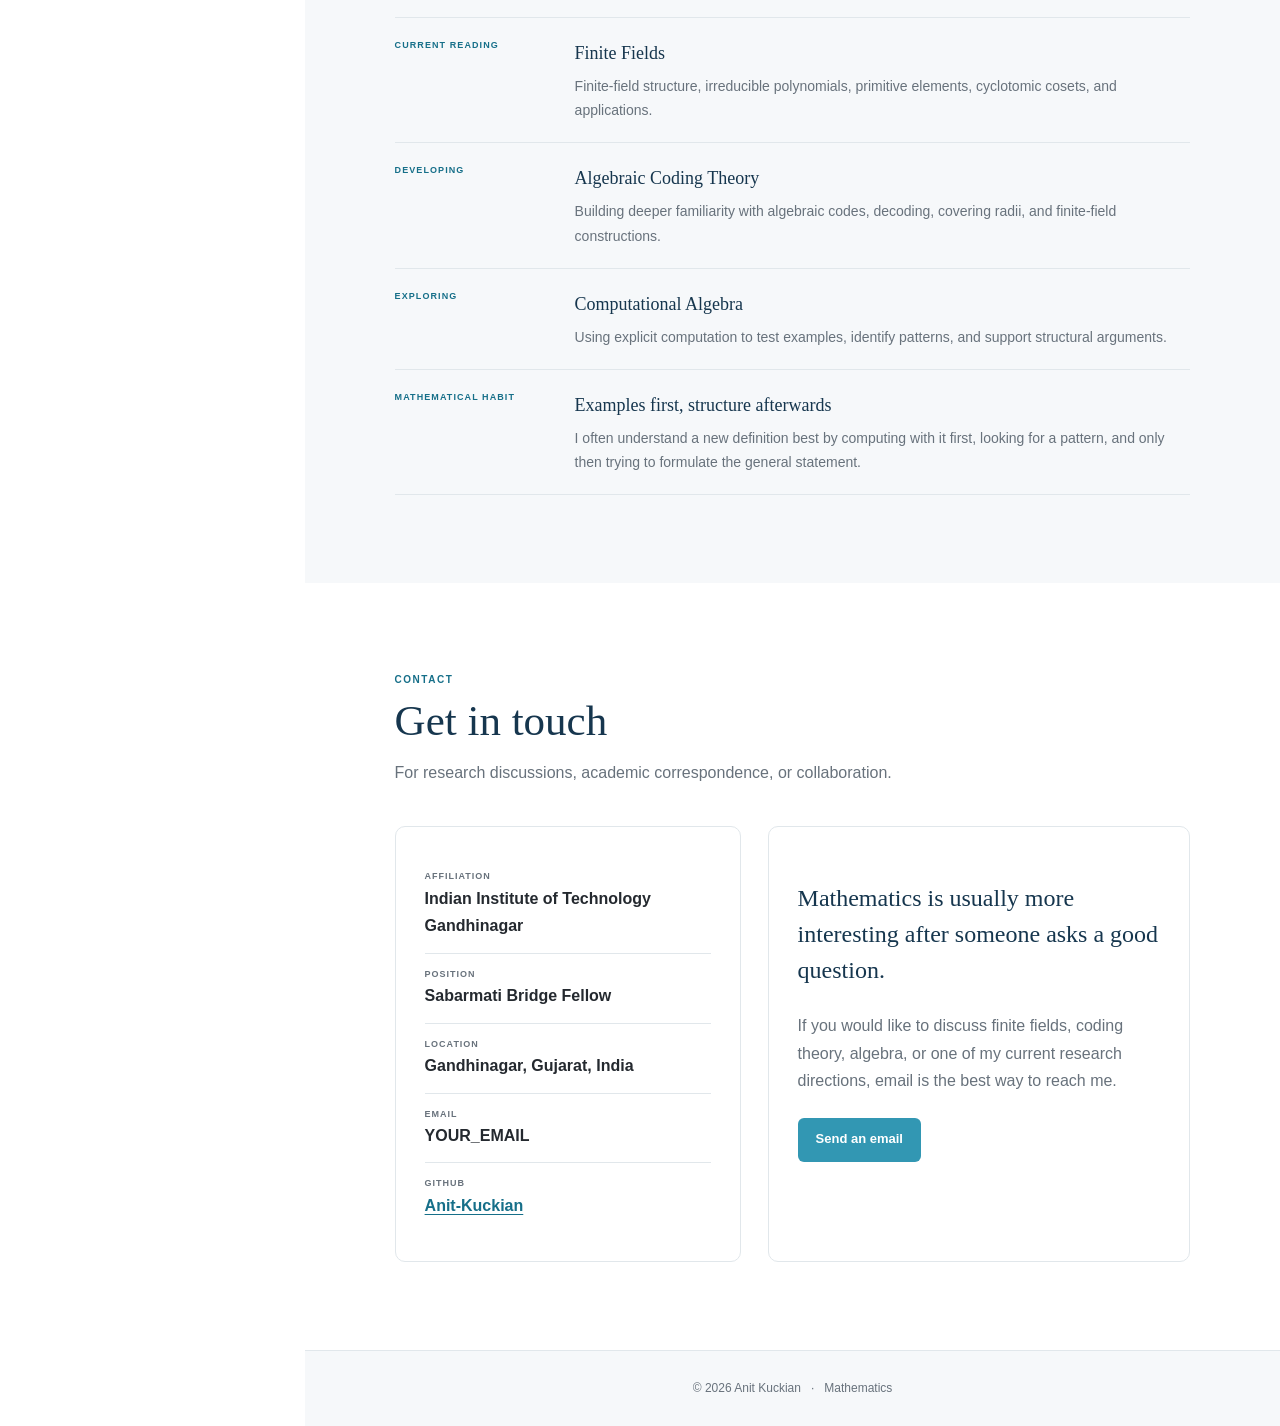
==== commit 545a1ccb: "Update print statement from 'Hello' to 'Goodbye'" ====
--- a/index.html
+++ b/index.html
@@ -14,11 +14,14 @@
 name="description"
 content="Academic website of Anit Kuckian, Sabarmati Bridge Fellow at IIT Gandhinagar. Research interests include finite fields and applications, algebraic coding theory, commutative algebra, affine algebraic geometry, and computational algebra.">
 
-<meta name="author" content="Anit Kuckian">
-
-<meta name="robots" content="index, follow">
-
-<meta name="theme-color" content="#081522">
+<meta name="author"
+      content="Anit Kuckian">
+
+<meta name="robots"
+      content="index, follow">
+
+<meta name="theme-color"
+      content="#081522">
 
 
 <link
@@ -30,16 +33,21 @@
      SOCIAL METADATA
 ========================================================= -->
 
-<meta property="og:type" content="website">
-
-<meta property="og:title"
-      content="Anit Kuckian | Mathematics">
-
-<meta property="og:description"
-      content="Finite fields and applications, algebra, and related areas.">
-
-<meta property="og:url"
-      content="https://anit-kuckian.github.io/">
+<meta
+property="og:type"
+content="website">
+
+<meta
+property="og:title"
+content="Anit Kuckian | Mathematics">
+
+<meta
+property="og:description"
+content="Finite fields and applications, algebra, and related areas.">
+
+<meta
+property="og:url"
+content="https://anit-kuckian.github.io/">
 
 
 <!-- =========================================================
@@ -95,7 +103,8 @@
 
     if (theme) {
 
-        document.documentElement
+        document
+        .documentElement
         .setAttribute(
             "data-theme",
             theme
@@ -110,7 +119,6 @@
 
 <style>
 
-
 /* =========================================================
    DESIGN SYSTEM
 ========================================================= */
@@ -147,11 +155,13 @@
 
     --green: #27825f;
 
+    --red: #b14a42;
+
     --radius: 10px;
 
     --shadow:
     0 17px 45px
-    rgba(17, 39, 57, 0.08);
+    rgba(17,39,57,0.08);
 
     --serif:
     Georgia,
@@ -194,7 +204,7 @@
 
     --shadow:
     0 17px 45px
-    rgba(0, 0, 0, 0.27);
+    rgba(0,0,0,0.27);
 
 }
 
@@ -281,9 +291,11 @@
 
     left: 12px;
 
-    transform: translateY(-160%);
-
-    padding: 10px 15px;
+    transform:
+    translateY(-160%);
+
+    padding:
+    10px 15px;
 
     background: white;
 
@@ -331,7 +343,8 @@
 
     position: fixed;
 
-    inset: 0 auto 0 0;
+    inset:
+    0 auto 0 0;
 
     width:
     var(--sidebar-width);
@@ -404,7 +417,8 @@
 
     margin: 0;
 
-    font-family: var(--serif);
+    font-family:
+    var(--serif);
 
     font-size: 24px;
 
@@ -445,7 +459,7 @@
 
 
 /* =========================================================
-   PROFILE LINKS
+   PROFILE ACTIONS
 ========================================================= */
 
 .profile-actions {
@@ -529,12 +543,12 @@
 
     align-items: center;
 
-    min-height: 43px;
+    min-height: 42px;
 
     padding:
-    8px 12px;
-
-    margin-bottom: 3px;
+    7px 12px;
+
+    margin-bottom: 2px;
 
     border-radius: 7px;
 
@@ -542,7 +556,7 @@
 
     text-decoration: none;
 
-    font-size: 14px;
+    font-size: 13px;
 
 }
 
@@ -583,7 +597,7 @@
 
 
 /* =========================================================
-   MAIN
+   MAIN CONTENT
 ========================================================= */
 
 main,
@@ -599,7 +613,7 @@
 
     padding:
     88px
-    clamp(28px, 7vw, 95px);
+    clamp(28px,7vw,95px);
 
 }
 
@@ -614,7 +628,8 @@
 
 .content {
 
-    width: min(
+    width:
+    min(
         1080px,
         100%
     );
@@ -623,7 +638,7 @@
 
 
 /* =========================================================
-   HEADINGS
+   SECTION HEADINGS
 ========================================================= */
 
 .section-heading {
@@ -640,7 +655,8 @@
     color:
     var(--accent-dark);
 
-    text-transform: uppercase;
+    text-transform:
+    uppercase;
 
     letter-spacing: .15em;
 
@@ -665,7 +681,11 @@
     var(--serif);
 
     font-size:
-    clamp(31px,4vw,43px);
+    clamp(
+        31px,
+        4vw,
+        43px
+    );
 
     font-weight: 400;
 
@@ -767,7 +787,7 @@
 
 
 /* =========================================================
-   MULTILINGUAL GREETING
+   GREETING
 ========================================================= */
 
 .visitor-greeting {
@@ -776,16 +796,20 @@
 
     align-items: center;
 
-    min-height: 33px;
-
-    gap: 4px;
-
-    margin-bottom: 24px;
-
-    color:
-    #8fd7ea;
-
-    font-size: 16px;
+    min-height: 44px;
+
+    gap: 5px;
+
+    margin-bottom: 25px;
+
+    color: #8fd7ea;
+
+    font-size:
+    clamp(
+        21px,
+        2.4vw,
+        30px
+    );
 
     font-weight: 600;
 
@@ -805,12 +829,11 @@
 
     width: 2px;
 
-    height: 20px;
-
-    margin-left: 2px;
-
-    background:
-    #8fd7ea;
+    height: 28px;
+
+    margin-left: 3px;
+
+    background: #8fd7ea;
 
     animation:
     greetingBlink .8s infinite;
@@ -856,8 +879,7 @@
 
     margin-bottom: 17px;
 
-    color:
-    #8bd5e8;
+    color: #8bd5e8;
 
     font-size: 12px;
 
@@ -865,7 +887,8 @@
 
     letter-spacing: .17em;
 
-    text-transform: uppercase;
+    text-transform:
+    uppercase;
 
 }
 
@@ -873,7 +896,7 @@
 .hero h1 {
 
     margin:
-    0 0 24px;
+    0 0 22px;
 
     font-family:
     var(--serif);
@@ -904,13 +927,15 @@
 
     font-size:
     clamp(
-        25px,
-        3vw,
-        35px
+        18px,
+        2vw,
+        24px
     );
 
+    font-weight: 400;
+
     color:
-    rgba(255,255,255,.94);
+    rgba(255,255,255,.88);
 
 }
 
@@ -920,8 +945,6 @@
 ========================================================= */
 
 .hero-quote {
-
-    position: relative;
 
     max-width: 720px;
 
@@ -978,8 +1001,6 @@
 
     font-style: normal;
 
-    letter-spacing: .03em;
-
 }
 
 
@@ -1030,7 +1051,8 @@
     border-radius: 6px;
 
     border:
-    1px solid transparent;
+    1px solid
+    transparent;
 
     text-decoration: none;
 
@@ -1211,7 +1233,8 @@
     color:
     var(--muted);
 
-    text-transform: uppercase;
+    text-transform:
+    uppercase;
 
     font-size: 9px;
 
@@ -1264,9 +1287,6 @@
 
     font-size: 13px;
 
-    color:
-    var(--text);
-
 }
 
 
@@ -1285,7 +1305,7 @@
 
 
 /* =========================================================
-   RESEARCH INTERESTS
+   RESEARCH
 ========================================================= */
 
 .research-list {
@@ -1302,7 +1322,7 @@
     display: grid;
 
     grid-template-columns:
-    minmax(210px, .7fr)
+    minmax(210px,.7fr)
     1.3fr;
 
     gap: 30px;
@@ -1347,10 +1367,17 @@
 
 
 /* =========================================================
-   PUBLICATIONS
+   POLYNOMIAL OF THE DAY
 ========================================================= */
 
-.publication-controls {
+.polynomial-shell {
+
+    max-width: 900px;
+
+}
+
+
+.difficulty-row {
 
     display: flex;
 
@@ -1358,26 +1385,22 @@
 
     gap: 9px;
 
-    margin-bottom: 25px;
-
-}
-
-
-.publication-search {
-
-    flex:
-    1 1 280px;
-
-    min-height: 43px;
-
-    padding:
-    8px 13px;
+    margin-bottom: 27px;
+
+}
+
+
+.difficulty-button {
+
+    min-width: 110px;
+
+    min-height: 44px;
 
     border:
     1px solid
     var(--border);
 
-    border-radius: 6px;
+    border-radius: 7px;
 
     background:
     var(--card);
@@ -1385,21 +1408,186 @@
     color:
     var(--text);
 
-}
-
-
-.filter {
-
-    min-height: 43px;
+    font-weight: 600;
+
+    transition: .2s;
+
+}
+
+
+.difficulty-button:hover {
+
+    border-color:
+    var(--accent);
+
+}
+
+
+.difficulty-button.active {
+
+    background:
+    var(--accent);
+
+    border-color:
+    var(--accent);
+
+    color: white;
+
+}
+
+
+.polynomial-card {
 
     padding:
-    8px 13px;
+    clamp(
+        26px,
+        4vw,
+        42px
+    );
+
+    background:
+    var(--card);
 
     border:
     1px solid
     var(--border);
 
-    border-radius: 6px;
+    border-radius:
+    12px;
+
+    box-shadow:
+    var(--shadow);
+
+}
+
+
+.polynomial-top {
+
+    display: flex;
+
+    justify-content:
+    space-between;
+
+    align-items:
+    flex-start;
+
+    flex-wrap: wrap;
+
+    gap: 12px;
+
+    margin-bottom: 25px;
+
+}
+
+
+.polynomial-date {
+
+    color:
+    var(--muted);
+
+    font-size: 12px;
+
+}
+
+
+.polynomial-difficulty {
+
+    padding:
+    5px 10px;
+
+    border-radius: 30px;
+
+    background:
+    var(--accent-soft);
+
+    color:
+    var(--accent-dark);
+
+    text-transform:
+    uppercase;
+
+    letter-spacing: .08em;
+
+    font-size: 9px;
+
+    font-weight: 800;
+
+}
+
+
+.polynomial-display {
+
+    margin:
+    12px 0 7px;
+
+    color:
+    var(--heading);
+
+    font-family:
+    var(--serif);
+
+    font-size:
+    clamp(
+        29px,
+        5vw,
+        46px
+    );
+
+    line-height: 1.4;
+
+    overflow-wrap:
+    anywhere;
+
+}
+
+
+.polynomial-field {
+
+    margin-bottom: 28px;
+
+    color:
+    var(--muted);
+
+    font-family:
+    var(--serif);
+
+    font-size: 17px;
+
+}
+
+
+.polynomial-question {
+
+    margin-bottom: 13px;
+
+    font-weight: 600;
+
+}
+
+
+.guess-row {
+
+    display: flex;
+
+    flex-wrap: wrap;
+
+    gap: 10px;
+
+}
+
+
+.guess-button {
+
+    min-height: 44px;
+
+    padding:
+    9px 18px;
+
+    border-radius: 7px;
+
+    border:
+    1px solid
+    var(--border);
 
     background:
     var(--card);
@@ -1407,33 +1595,70 @@
     color:
     var(--text);
 
-}
-
-
-.filter.active {
+    transition: .2s;
+
+}
+
+
+.guess-button:hover {
+
+    border-color:
+    var(--accent);
+
+}
+
+
+.guess-button.selected {
+
+    border-color:
+    var(--accent);
+
+    background:
+    var(--accent-soft);
+
+    color:
+    var(--accent-dark);
+
+}
+
+
+.check-answer {
+
+    min-height: 44px;
+
+    margin-top: 17px;
+
+    padding:
+    9px 19px;
+
+    border: 0;
+
+    border-radius: 7px;
 
     background:
     var(--accent);
 
     color: white;
 
-    border-color:
-    var(--accent);
-
-}
-
-
-.publication {
-
-    display: grid;
-
-    grid-template-columns:
-    85px 1fr;
-
-    gap: 24px;
-
-    padding:
-    25px 0;
+    font-weight: 700;
+
+}
+
+
+.check-answer:disabled {
+
+    opacity: .45;
+
+    cursor: not-allowed;
+
+}
+
+
+.polynomial-result {
+
+    margin-top: 27px;
+
+    padding-top: 23px;
 
     border-top:
     1px solid
@@ -1442,6 +1667,187 @@
 }
 
 
+.polynomial-result[hidden] {
+
+    display: none;
+
+}
+
+
+.result-heading {
+
+    margin-bottom: 8px;
+
+    color:
+    var(--heading);
+
+    font-family:
+    var(--serif);
+
+    font-size: 24px;
+
+}
+
+
+.correct-answer {
+
+    color:
+    var(--green);
+
+}
+
+
+.wrong-answer {
+
+    color:
+    var(--red);
+
+}
+
+
+.factorization-box {
+
+    margin-top: 17px;
+
+    padding:
+    17px 18px;
+
+    border-radius: 7px;
+
+    background:
+    var(--surface);
+
+    color:
+    var(--heading);
+
+    font-family:
+    var(--serif);
+
+    font-size: 19px;
+
+}
+
+
+.polynomial-explanation {
+
+    margin-top: 14px;
+
+    color:
+    var(--muted);
+
+    font-size: 14px;
+
+}
+
+
+.daily-note {
+
+    margin-top: 20px;
+
+    color:
+    var(--muted);
+
+    font-size: 11px;
+
+}
+
+
+/* =========================================================
+   PUBLICATIONS
+========================================================= */
+
+.publication-controls {
+
+    display: flex;
+
+    flex-wrap: wrap;
+
+    gap: 9px;
+
+    margin-bottom: 25px;
+
+}
+
+
+.publication-search {
+
+    flex:
+    1 1 280px;
+
+    min-height: 43px;
+
+    padding:
+    8px 13px;
+
+    border:
+    1px solid
+    var(--border);
+
+    border-radius: 6px;
+
+    background:
+    var(--card);
+
+    color:
+    var(--text);
+
+}
+
+
+.filter {
+
+    min-height: 43px;
+
+    padding:
+    8px 13px;
+
+    border:
+    1px solid
+    var(--border);
+
+    border-radius: 6px;
+
+    background:
+    var(--card);
+
+    color:
+    var(--text);
+
+}
+
+
+.filter.active {
+
+    background:
+    var(--accent);
+
+    color: white;
+
+    border-color:
+    var(--accent);
+
+}
+
+
+.publication {
+
+    display: grid;
+
+    grid-template-columns:
+    85px 1fr;
+
+    gap: 24px;
+
+    padding:
+    25px 0;
+
+    border-top:
+    1px solid
+    var(--border);
+
+}
+
+
 .publication:last-child {
 
     border-bottom:
@@ -1469,7 +1875,8 @@
     color:
     var(--muted);
 
-    text-transform: uppercase;
+    text-transform:
+    uppercase;
 
     font-size: 9px;
 
@@ -1745,7 +2152,8 @@
     color:
     var(--accent-dark);
 
-    text-transform: uppercase;
+    text-transform:
+    uppercase;
 
     font-size: 9px;
 
@@ -1846,7 +2254,8 @@
     color:
     var(--muted);
 
-    text-transform: uppercase;
+    text-transform:
+    uppercase;
 
     font-size: 9px;
 
@@ -2161,6 +2570,22 @@
 
     }
 
+
+    .difficulty-button {
+
+        flex:
+        1 1 90px;
+
+    }
+
+
+    .guess-button {
+
+        flex:
+        1 1 120px;
+
+    }
+
 }
 
 
@@ -2226,7 +2651,7 @@
 
 
 <!-- =========================================================
-     MOBILE
+     MOBILE BUTTON
 ========================================================= -->
 
 <button
@@ -2263,15 +2688,10 @@
 
 
 <img
-
 class="profile-photo"
-
 src="https://picsum.photos/seed/anit-profile/500/500"
-
 width="126"
-
 height="126"
-
 alt="Temporary profile photograph">
 
 
@@ -2423,12 +2843,29 @@
 
 <a
 class="nav-link"
-href="#publications">
+href="#polynomial">
 
 <span class="navigation-number">
 05
 </span>
 
+Polynomial of the Day
+
+</a>
+
+</li>
+
+
+<li>
+
+<a
+class="nav-link"
+href="#publications">
+
+<span class="navigation-number">
+06
+</span>
+
 Publications
 
 </a>
@@ -2443,7 +2880,7 @@
 href="#news">
 
 <span class="navigation-number">
-06
+07
 </span>
 
 News
@@ -2460,7 +2897,7 @@
 href="#cv">
 
 <span class="navigation-number">
-07
+08
 </span>
 
 CV
@@ -2477,7 +2914,7 @@
 href="#learning">
 
 <span class="navigation-number">
-08
+09
 </span>
 
 Reading & Learning
@@ -2494,7 +2931,7 @@
 href="#contact">
 
 <span class="navigation-number">
-09
+10
 </span>
 
 Contact
@@ -2546,8 +2983,6 @@
 <div class="content hero-content">
 
 
-<!-- MULTILINGUAL TYPING GREETING -->
-
 <div
 class="visitor-greeting"
 aria-live="polite">
@@ -2580,10 +3015,6 @@
 </p>
 
 
-<!-- =====================================================
-     ABHYANKAR QUOTE
-===================================================== -->
-
 <div class="hero-quote">
 
 
@@ -2689,17 +3120,11 @@
 
 
 <img
-
 class="about-photo"
-
 src="https://picsum.photos/seed/anit-about-new/600/600"
-
 width="600"
-
 height="600"
-
 loading="lazy"
-
 alt="Temporary profile photograph">
 
 
@@ -3122,12 +3547,222 @@
 
 
 <!-- =========================================================
+     POLYNOMIAL OF THE DAY
+========================================================= -->
+
+<section
+class="section-soft"
+id="polynomial">
+
+
+<div class="content polynomial-shell">
+
+
+<div class="section-heading reveal">
+
+
+<div class="eyebrow">
+
+A small daily challenge
+
+</div>
+
+
+<h2>
+
+Polynomial of the Day
+
+</h2>
+
+
+<p>
+
+Choose a difficulty,
+decide whether today's polynomial
+is reducible or irreducible,
+and then check your answer.
+
+</p>
+
+
+</div>
+
+
+<div class="difficulty-row reveal">
+
+
+<button
+class="difficulty-button active"
+type="button"
+data-difficulty="easy">
+
+Easy
+
+</button>
+
+
+<button
+class="difficulty-button"
+type="button"
+data-difficulty="medium">
+
+Medium
+
+</button>
+
+
+<button
+class="difficulty-button"
+type="button"
+data-difficulty="hard">
+
+Hard
+
+</button>
+
+
+</div>
+
+
+<div class="polynomial-card reveal">
+
+
+<div class="polynomial-top">
+
+
+<div
+class="polynomial-date"
+id="polynomialDate">
+
+</div>
+
+
+<div
+class="polynomial-difficulty"
+id="difficultyLabel">
+
+Easy
+
+</div>
+
+
+</div>
+
+
+<div
+class="polynomial-display"
+id="polynomialDisplay">
+
+</div>
+
+
+<div
+class="polynomial-field"
+id="polynomialField">
+
+</div>
+
+
+<div class="polynomial-question">
+
+Is this polynomial reducible
+over the indicated finite field?
+
+</div>
+
+
+<div class="guess-row">
+
+
+<button
+class="guess-button"
+type="button"
+data-guess="reducible">
+
+Reducible
+
+</button>
+
+
+<button
+class="guess-button"
+type="button"
+data-guess="irreducible">
+
+Irreducible
+
+</button>
+
+
+</div>
+
+
+<button
+class="check-answer"
+id="checkPolynomial"
+type="button"
+disabled>
+
+Check answer
+
+</button>
+
+
+<div
+class="polynomial-result"
+id="polynomialResult"
+hidden>
+
+
+<div
+class="result-heading"
+id="resultHeading">
+
+</div>
+
+
+<div
+class="factorization-box"
+id="factorizationBox">
+
+</div>
+
+
+<p
+class="polynomial-explanation"
+id="polynomialExplanation">
+
+</p>
+
+
+</div>
+
+
+<div class="daily-note">
+
+Easy gives a quadratic,
+Medium gives a cubic,
+and Hard gives a degree-four or degree-five polynomial.
+
+The challenges change automatically each day.
+
+</div>
+
+
+</div>
+
+
+</div>
+
+
+</section>
+
+
+<!-- =========================================================
      PUBLICATIONS
 ========================================================= -->
 
-<section
-class="section-soft"
-id="publications">
+<section id="publications">
 
 
 <div class="content">
@@ -3165,15 +3800,10 @@
 
 
 <input
-
 class="publication-search"
-
 id="publicationSearch"
-
 type="search"
-
 placeholder="Search publications..."
-
 aria-label="Search publications">
 
 
@@ -3305,7 +3935,9 @@
      NEWS
 ========================================================= -->
 
-<section id="news">
+<section
+class="section-soft"
+id="news">
 
 
 <div class="content">
@@ -3453,9 +4085,7 @@
      CV
 ========================================================= -->
 
-<section
-class="section-soft"
-id="cv">
+<section id="cv">
 
 
 <div class="content">
@@ -3481,8 +4111,7 @@
 <p>
 
 A short overview.
-The full CV can live on your existing
-CV page.
+The full CV can live on your existing CV page.
 
 </p>
 
@@ -3716,7 +4345,9 @@
      READING & LEARNING
 ========================================================= -->
 
-<section id="learning">
+<section
+class="section-soft"
+id="learning">
 
 
 <div class="content">
@@ -3915,9 +4546,7 @@
      CONTACT
 ========================================================= -->
 
-<section
-class="section-soft"
-id="contact">
+<section id="contact">
 
 
 <div class="content">
@@ -4139,324 +4768,8 @@
 
 
 /* =========================================================
-   MULTILINGUAL GREETINGS
+   REDUCED MOTION
 ========================================================= */
-
-const multilingualGreetings = {
-
-
-    morning: [
-
-        "Good morning",
-
-        "सुप्रभात",
-
-        "Bonjour",
-
-        "Guten Morgen",
-
-        "Buongiorno",
-
-        "Buenos días",
-
-        "Bom dia",
-
-        "Goedemorgen",
-
-        "God morgon",
-
-        "God morgen",
-
-        "Hyvää huomenta",
-
-        "Dzień dobry",
-
-        "Dobré ráno",
-
-        "Jó reggelt",
-
-        "Günaydın",
-
-        "Доброе утро",
-
-        "Καλημέρα",
-
-        "おはようございます",
-
-        "좋은 아침입니다",
-
-        "早上好",
-
-        "Selamat pagi",
-
-        "Magandang umaga",
-
-        "صباح الخير",
-
-        "בוקר טוב",
-
-        "শুভ সকাল",
-
-        "காலை வணக்கம்",
-
-        "శుభోదయం",
-
-        "ಶುಭೋದಯ",
-
-        "സുപ്രഭാതം"
-
-    ],
-
-
-    afternoon: [
-
-        "Good afternoon",
-
-        "नमस्कार",
-
-        "Bon après-midi",
-
-        "Guten Tag",
-
-        "Buon pomeriggio",
-
-        "Buenas tardes",
-
-        "Boa tarde",
-
-        "Goedemiddag",
-
-        "God eftermiddag",
-
-        "God ettermiddag",
-
-        "Hyvää iltapäivää",
-
-        "Dzień dobry",
-
-        "Dobrý den",
-
-        "Jó napot",
-
-        "İyi günler",
-
-        "Добрый день",
-
-        "Καλό απόγευμα",
-
-        "こんにちは",
-
-        "안녕하세요",
-
-        "下午好",
-
-        "Selamat siang",
-
-        "Magandang hapon",
-
-        "مساء الخير",
-
-        "צהריים טובים",
-
-        "শুভ অপরাহ্ন"
-
-    ],
-
-
-    evening: [
-
-        "Good evening",
-
-        "शुभ संध्या",
-
-        "Bonsoir",
-
-        "Guten Abend",
-
-        "Buonasera",
-
-        "Buenas tardes",
-
-        "Boa noite",
-
-        "Goedenavond",
-
-        "God kväll",
-
-        "God kveld",
-
-        "Hyvää iltaa",
-
-        "Dobry wieczór",
-
-        "Dobrý večer",
-
-        "Jó estét",
-
-        "İyi akşamlar",
-
-        "Добрый вечер",
-
-        "Καλησπέρα",
-
-        "こんばんは",
-
-        "좋은 저녁입니다",
-
-        "晚上好",
-
-        "Selamat malam",
-
-        "Magandang gabi",
-
-        "مساء الخير",
-
-        "ערב טוב",
-
-        "শুভ সন্ধ্যা",
-
-        "மாலை வணக்கம்",
-
-        "ಶುಭ ಸಂಜೆ"
-
-    ],
-
-
-    night: [
-
-        "Good night",
-
-        "शुभ रात्रि",
-
-        "Bonne nuit",
-
-        "Gute Nacht",
-
-        "Buona notte",
-
-        "Buenas noches",
-
-        "Boa noite",
-
-        "Goedenacht",
-
-        "God natt",
-
-        "Hyvää yötä",
-
-        "Dobranoc",
-
-        "Dobrou noc",
-
-        "Jó éjszakát",
-
-        "İyi geceler",
-
-        "Спокойной ночи",
-
-        "Καληνύχτα",
-
-        "おやすみなさい",
-
-        "안녕히 주무세요",
-
-        "晚安",
-
-        "Selamat malam",
-
-        "Magandang gabi",
-
-        "تصبح على خير",
-
-        "לילה טוב",
-
-        "শুভ রাত্রি",
-
-        "இனிய இரவு",
-
-        "శుభ రాత్రి",
-
-        "ಶುಭ ರಾತ್ರಿ",
-
-        "ശുഭ രാത്രി"
-
-    ]
-
-};
-
-
-/* =========================================================
-   DETERMINE TIME PERIOD
-========================================================= */
-
-function getGreetingPeriod() {
-
-
-    const hour =
-    new Date().getHours();
-
-
-    if (
-        hour >= 5 &&
-        hour < 12
-    ) {
-
-        return "morning";
-
-    }
-
-
-    if (
-        hour >= 12 &&
-        hour < 17
-    ) {
-
-        return "afternoon";
-
-    }
-
-
-    if (
-        hour >= 17 &&
-        hour < 22
-    ) {
-
-        return "evening";
-
-    }
-
-
-    return "night";
-
-}
-
-
-/* =========================================================
-   TYPEWRITER GREETING
-========================================================= */
-
-const greetingText =
-document.getElementById(
-    "greetingText"
-);
-
-
-let greetingPeriod =
-getGreetingPeriod();
-
-
-let greetingList =
-multilingualGreetings[
-    greetingPeriod
-];
-
-
-let greetingIndex = 0;
-
-let characterIndex = 0;
-
-let deletingGreeting = false;
-
 
 const reducedMotion =
 window
@@ -4466,8 +4779,603 @@
 .matches;
 
 
+/* =========================================================
+   MULTILINGUAL GREETING
+========================================================= */
+
+const greetingLanguages = [
+
+    {
+        language: "Mandarin Chinese",
+        morning: "早上好",
+        afternoon: "下午好",
+        evening: "晚上好"
+    },
+
+    {
+        language: "Spanish",
+        morning: "Buenos días",
+        afternoon: "Buenas tardes",
+        evening: "Buenas noches"
+    },
+
+    {
+        language: "English",
+        morning: "Good morning",
+        afternoon: "Good afternoon",
+        evening: "Good evening"
+    },
+
+    {
+        language: "Bengali",
+        morning: "শুভ সকাল",
+        afternoon: "শুভ অপরাহ্ন",
+        evening: "শুভ সন্ধ্যা"
+    },
+
+    {
+        language: "Hindi",
+        morning: "सुप्रभात",
+        afternoon: "नमस्कार",
+        evening: "शुभ संध्या"
+    },
+
+    {
+        language: "Portuguese",
+        morning: "Bom dia",
+        afternoon: "Boa tarde",
+        evening: "Boa noite"
+    },
+
+    {
+        language: "Russian",
+        morning: "Доброе утро",
+        afternoon: "Добрый день",
+        evening: "Добрый вечер"
+    },
+
+    {
+        language: "Japanese",
+        morning: "おはようございます",
+        afternoon: "こんにちは",
+        evening: "こんばんは"
+    },
+
+    {
+        language: "German",
+        morning: "Guten Morgen",
+        afternoon: "Guten Tag",
+        evening: "Guten Abend"
+    },
+
+    {
+        language: "Wu Chinese",
+        morning: "早上好",
+        afternoon: "下午好",
+        evening: "晚上好"
+    },
+
+    {
+        language: "Javanese",
+        morning: "Sugeng enjing",
+        afternoon: "Sugeng siang",
+        evening: "Sugeng sonten"
+    },
+
+    {
+        language: "Korean",
+        morning: "좋은 아침입니다",
+        afternoon: "안녕하세요",
+        evening: "좋은 저녁입니다"
+    },
+
+    {
+        language: "French",
+        morning: "Bonjour",
+        afternoon: "Bon après-midi",
+        evening: "Bonsoir"
+    },
+
+    {
+        language: "Vietnamese",
+        morning: "Chào buổi sáng",
+        afternoon: "Chào buổi chiều",
+        evening: "Chào buổi tối"
+    },
+
+    {
+        language: "Telugu",
+        morning: "శుభోదయం",
+        afternoon: "శుభ మధ్యాహ్నం",
+        evening: "శుభ సాయంత్రం"
+    },
+
+    {
+        language: "Cantonese",
+        morning: "早晨",
+        afternoon: "午安",
+        evening: "晚上好"
+    },
+
+    {
+        language: "Marathi",
+        morning: "शुभ सकाळ",
+        afternoon: "शुभ दुपार",
+        evening: "शुभ संध्याकाळ"
+    },
+
+    {
+        language: "Tamil",
+        morning: "காலை வணக்கம்",
+        afternoon: "மதிய வணக்கம்",
+        evening: "மாலை வணக்கம்"
+    },
+
+    {
+        language: "Turkish",
+        morning: "Günaydın",
+        afternoon: "İyi günler",
+        evening: "İyi akşamlar"
+    },
+
+    {
+        language: "Urdu",
+        morning: "صبح بخیر",
+        afternoon: "دوپہر بخیر",
+        evening: "شام بخیر"
+    },
+
+    {
+        language: "Min Nan Chinese",
+        morning: "早安",
+        afternoon: "午安",
+        evening: "暗安"
+    },
+
+    {
+        language: "Jinyu Chinese",
+        morning: "早上好",
+        afternoon: "下午好",
+        evening: "晚上好"
+    },
+
+    {
+        language: "Gujarati",
+        morning: "સુપ્રભાત",
+        afternoon: "શુભ બપોર",
+        evening: "શુભ સાંજ"
+    },
+
+    {
+        language: "Polish",
+        morning: "Dzień dobry",
+        afternoon: "Dzień dobry",
+        evening: "Dobry wieczór"
+    },
+
+    {
+        language: "Egyptian Arabic",
+        morning: "صباح الخير",
+        afternoon: "نهارك سعيد",
+        evening: "مساء الخير"
+    },
+
+    {
+        language: "Ukrainian",
+        morning: "Доброго ранку",
+        afternoon: "Добрий день",
+        evening: "Добрий вечір"
+    },
+
+    {
+        language: "Italian",
+        morning: "Buongiorno",
+        afternoon: "Buon pomeriggio",
+        evening: "Buonasera"
+    },
+
+    {
+        language: "Xiang Chinese",
+        morning: "早上好",
+        afternoon: "下午好",
+        evening: "晚上好"
+    },
+
+    {
+        language: "Malayalam",
+        morning: "സുപ്രഭാതം",
+        afternoon: "ശുഭ ഉച്ചതിരിഞ്ഞ്",
+        evening: "ശുഭ സായാഹ്നം"
+    },
+
+    {
+        language: "Hakka Chinese",
+        morning: "早晨",
+        afternoon: "午安",
+        evening: "晚上好"
+    },
+
+    {
+        language: "Kannada",
+        morning: "ಶುಭೋದಯ",
+        afternoon: "ಶುಭ ಮಧ್ಯಾಹ್ನ",
+        evening: "ಶುಭ ಸಂಜೆ"
+    },
+
+    {
+        language: "Odia",
+        morning: "ଶୁଭ ସକାଳ",
+        afternoon: "ଶୁଭ ଅପରାହ୍ନ",
+        evening: "ଶୁଭ ସନ୍ଧ୍ୟା"
+    },
+
+    {
+        language: "Western Punjabi",
+        morning: "صبح بخیر",
+        afternoon: "دوپہر بخیر",
+        evening: "شام بخیر"
+    },
+
+    {
+        language: "Sundanese",
+        morning: "Wilujeng enjing",
+        afternoon: "Wilujeng siang",
+        evening: "Wilujeng sonten"
+    },
+
+    {
+        language: "Eastern Punjabi",
+        morning: "ਸ਼ੁਭ ਸਵੇਰ",
+        afternoon: "ਸ਼ੁਭ ਦੁਪਹਿਰ",
+        evening: "ਸ਼ੁਭ ਸ਼ਾਮ"
+    },
+
+    {
+        language: "Romanian",
+        morning: "Bună dimineața",
+        afternoon: "Bună ziua",
+        evening: "Bună seara"
+    },
+
+    {
+        language: "Bhojpuri",
+        morning: "सुप्रभात",
+        afternoon: "शुभ दुपहरिया",
+        evening: "शुभ साँझ"
+    },
+
+    {
+        language: "South Azerbaijani",
+        morning: "Sabahınız xeyir",
+        afternoon: "Gününüz xeyir",
+        evening: "Axşamınız xeyir"
+    },
+
+    {
+        language: "Persian",
+        morning: "صبح بخیر",
+        afternoon: "ظهر بخیر",
+        evening: "عصر بخیر"
+    },
+
+    {
+        language: "Maithili",
+        morning: "सुप्रभात",
+        afternoon: "शुभ दुपहर",
+        evening: "शुभ साँझ"
+    },
+
+    {
+        language: "Hausa",
+        morning: "Barka da safiya",
+        afternoon: "Barka da rana",
+        evening: "Barka da yamma"
+    },
+
+    {
+        language: "Algerian Arabic",
+        morning: "صباح الخير",
+        afternoon: "نهارك مبروك",
+        evening: "مساء الخير"
+    },
+
+    {
+        language: "Burmese",
+        morning: "မင်္ဂလာနံနက်ခင်းပါ",
+        afternoon: "မင်္ဂလာနေ့လယ်ခင်းပါ",
+        evening: "မင်္ဂလာညနေခင်းပါ"
+    },
+
+    {
+        language: "Serbo-Croatian",
+        morning: "Dobro jutro",
+        afternoon: "Dobar dan",
+        evening: "Dobro veče"
+    },
+
+    {
+        language: "Gan Chinese",
+        morning: "早上好",
+        afternoon: "下午好",
+        evening: "晚上好"
+    },
+
+    {
+        language: "Awadhi",
+        morning: "सुप्रभात",
+        afternoon: "शुभ दुपहर",
+        evening: "शुभ साँझ"
+    },
+
+    {
+        language: "Thai",
+        morning: "สวัสดีตอนเช้า",
+        afternoon: "สวัสดีตอนบ่าย",
+        evening: "สวัสดีตอนเย็น"
+    },
+
+    {
+        language: "Dutch",
+        morning: "Goedemorgen",
+        afternoon: "Goedemiddag",
+        evening: "Goedenavond"
+    },
+
+    {
+        language: "Yoruba",
+        morning: "Ẹ káàárọ̀",
+        afternoon: "Ẹ káàsán",
+        evening: "Ẹ káalẹ́"
+    },
+
+    {
+        language: "Sindhi",
+        morning: "صبح جو سلام",
+        afternoon: "منجهند جو سلام",
+        evening: "شام جو سلام"
+    },
+
+    {
+        language: "Moroccan Arabic",
+        morning: "صباح الخير",
+        afternoon: "نهارك مبروك",
+        evening: "مساء الخير"
+    },
+
+    {
+        language: "Saidi Arabic",
+        morning: "صباح الخير",
+        afternoon: "نهارك سعيد",
+        evening: "مساء الخير"
+    },
+
+    {
+        language: "Northern Uzbek",
+        morning: "Xayrli tong",
+        afternoon: "Xayrli kun",
+        evening: "Xayrli kech"
+    },
+
+    {
+        language: "Malay",
+        morning: "Selamat pagi",
+        afternoon: "Selamat tengah hari",
+        evening: "Selamat petang"
+    },
+
+    {
+        language: "Amharic",
+        morning: "እንደምን አደሩ",
+        afternoon: "እንደምን ዋሉ",
+        evening: "መልካም ምሽት"
+    },
+
+    {
+        language: "Indonesian",
+        morning: "Selamat pagi",
+        afternoon: "Selamat siang",
+        evening: "Selamat malam"
+    },
+
+    {
+        language: "Igbo",
+        morning: "Ụtụtụ ọma",
+        afternoon: "Ehihie ọma",
+        evening: "Mgbede ọma"
+    },
+
+    {
+        language: "Tagalog",
+        morning: "Magandang umaga",
+        afternoon: "Magandang hapon",
+        evening: "Magandang gabi"
+    },
+
+    {
+        language: "Nepali",
+        morning: "शुभ प्रभात",
+        afternoon: "शुभ दिउँसो",
+        evening: "शुभ साँझ"
+    },
+
+    {
+        language: "Sudanese Arabic",
+        morning: "صباح الخير",
+        afternoon: "نهارك سعيد",
+        evening: "مساء الخير"
+    },
+
+    {
+        language: "Saraiki",
+        morning: "صبح بخیر",
+        afternoon: "دوپہر بخیر",
+        evening: "شام بخیر"
+    },
+
+    {
+        language: "Cebuano",
+        morning: "Maayong buntag",
+        afternoon: "Maayong hapon",
+        evening: "Maayong gabii"
+    },
+
+    {
+        language: "North Levantine Arabic",
+        morning: "صباح الخير",
+        afternoon: "نهارك سعيد",
+        evening: "مسا الخير"
+    },
+
+    {
+        language: "Northeastern Thai",
+        morning: "สวัสดีตอนเช้า",
+        afternoon: "สวัสดีตอนบ่าย",
+        evening: "สวัสดีตอนเย็น"
+    },
+
+    {
+        language: "Assamese",
+        morning: "সুপ্ৰভাত",
+        afternoon: "শুভ আবেলি",
+        evening: "শুভ সন্ধিয়া"
+    },
+
+    {
+        language: "Hungarian",
+        morning: "Jó reggelt",
+        afternoon: "Jó napot",
+        evening: "Jó estét"
+    },
+
+    {
+        language: "Chittagonian",
+        morning: "শুভ সকাল",
+        afternoon: "শুভ অপরাহ্ন",
+        evening: "শুভ সন্ধ্যা"
+    },
+
+    {
+        language: "Mesopotamian Arabic",
+        morning: "صباح الخير",
+        afternoon: "نهارك سعيد",
+        evening: "مساء الخير"
+    },
+
+    {
+        language: "Madurese",
+        morning: "Salamet lagghu",
+        afternoon: "Salamet siang",
+        evening: "Salamet malem"
+    },
+
+    {
+        language: "Sinhala",
+        morning: "සුභ උදෑසනක්",
+        afternoon: "සුභ දහවලක්",
+        evening: "සුභ සන්ධ්‍යාවක්"
+    },
+
+    {
+        language: "Haryanvi",
+        morning: "सुप्रभात",
+        afternoon: "शुभ दोपहर",
+        evening: "शुभ संध्या"
+    },
+
+    {
+        language: "Marwari",
+        morning: "सुप्रभात",
+        afternoon: "शुभ दोपहर",
+        evening: "शुभ संध्या"
+    },
+
+    {
+        language: "Czech",
+        morning: "Dobré ráno",
+        afternoon: "Dobré odpoledne",
+        evening: "Dobrý večer"
+    },
+
+    {
+        language: "Greek",
+        morning: "Καλημέρα",
+        afternoon: "Καλό απόγευμα",
+        evening: "Καλησπέρα"
+    },
+
+    {
+        language: "Magahi",
+        morning: "सुप्रभात",
+        afternoon: "शुभ दुपहर",
+        evening: "शुभ साँझ"
+    },
+
+    {
+        language: "Chhattisgarhi",
+        morning: "सुप्रभात",
+        afternoon: "शुभ दुपहर",
+        evening: "शुभ संझा"
+    }
+
+];
+
+
+/* =========================================================
+   GREETING TIME PERIOD
+========================================================= */
+
+function getGreetingPeriod() {
+
+    const hour =
+    new Date().getHours();
+
+
+    if (
+        hour >= 5 &&
+        hour < 12
+    ) {
+
+        return "morning";
+
+    }
+
+
+    if (
+        hour >= 12 &&
+        hour < 17
+    ) {
+
+        return "afternoon";
+
+    }
+
+
+    return "evening";
+
+}
+
+
+/* =========================================================
+   GREETING TYPEWRITER
+========================================================= */
+
+const greetingText =
+document.getElementById(
+    "greetingText"
+);
+
+
+let greetingIndex = 0;
+
+let greetingCharacter = 0;
+
+let deletingGreeting = false;
+
+let greetingPeriod =
+getGreetingPeriod();
+
+
 function animateGreeting() {
-
 
     const newPeriod =
     getGreetingPeriod();
@@ -4478,60 +5386,60 @@
         greetingPeriod
     ) {
 
-
         greetingPeriod =
         newPeriod;
 
-
-        greetingList =
-        multilingualGreetings[
-            greetingPeriod
-        ];
-
-
         greetingIndex = 0;
 
-        characterIndex = 0;
+        greetingCharacter = 0;
 
         deletingGreeting = false;
 
     }
 
 
-    const phrase =
-    greetingList[
+    const entry =
+    greetingLanguages[
         greetingIndex
     ];
+
+
+    const phrase =
+    entry[
+        greetingPeriod
+    ];
+
+
+    greetingText.title =
+    entry.language;
 
 
     if (
         !deletingGreeting
     ) {
 
-
         greetingText.textContent =
         phrase.substring(
             0,
-            characterIndex + 1
+            greetingCharacter + 1
         );
 
 
-        characterIndex++;
+        greetingCharacter++;
 
 
         if (
-            characterIndex ===
+            greetingCharacter ===
             phrase.length
         ) {
 
-
             deletingGreeting =
             true;
 
 
             setTimeout(
                 animateGreeting,
-                1450
+                1350
             );
 
 
@@ -4540,22 +5448,20 @@
         }
 
     } else {
-
 
         greetingText.textContent =
         phrase.substring(
             0,
-            characterIndex - 1
+            greetingCharacter - 1
         );
 
 
-        characterIndex--;
+        greetingCharacter--;
 
 
         if (
-            characterIndex === 0
+            greetingCharacter === 0
         ) {
-
 
             deletingGreeting =
             false;
@@ -4569,12 +5475,12 @@
 
             %
 
-            greetingList.length;
+            greetingLanguages.length;
 
 
             setTimeout(
                 animateGreeting,
-                250
+                180
             );
 
 
@@ -4591,9 +5497,9 @@
 
         deletingGreeting
         ?
-        34
+        27
         :
-        68
+        58
 
     );
 
@@ -4603,13 +5509,1619 @@
 if (reducedMotion) {
 
     greetingText.textContent =
-    greetingList[0];
+    greetingLanguages[0][
+        greetingPeriod
+    ];
 
 } else {
 
     animateGreeting();
 
 }
+
+
+/* =========================================================
+   POLYNOMIAL MATHEMATICS
+========================================================= */
+
+function mod(a, p) {
+
+    return (
+        (
+            a % p
+        )
+        +
+        p
+    )
+    %
+    p;
+
+}
+
+
+function trimPolynomial(poly) {
+
+    const result =
+    poly.slice();
+
+
+    while (
+        result.length > 1
+        &&
+        result[
+            result.length - 1
+        ] === 0
+    ) {
+
+        result.pop();
+
+    }
+
+
+    return result;
+
+}
+
+
+function polynomialDegree(poly) {
+
+    return (
+        trimPolynomial(poly)
+        .length
+        -
+        1
+    );
+
+}
+
+
+function modularInverse(a, p) {
+
+    a =
+    mod(
+        a,
+        p
+    );
+
+
+    for (
+        let x = 1;
+        x < p;
+        x++
+    ) {
+
+        if (
+            mod(
+                a * x,
+                p
+            )
+            ===
+            1
+        ) {
+
+            return x;
+
+        }
+
+    }
+
+
+    throw new Error(
+        "No modular inverse"
+    );
+
+}
+
+
+/* =========================================================
+   POLYNOMIAL DIVISION
+========================================================= */
+
+function dividePolynomials(
+    dividend,
+    divisor,
+    p
+) {
+
+    let remainder =
+    trimPolynomial(
+
+        dividend.map(
+            coefficient =>
+            mod(
+                coefficient,
+                p
+            )
+        )
+
+    );
+
+
+    divisor =
+    trimPolynomial(
+
+        divisor.map(
+            coefficient =>
+            mod(
+                coefficient,
+                p
+            )
+        )
+
+    );
+
+
+    const divisorDegree =
+    polynomialDegree(
+        divisor
+    );
+
+
+    const divisorLeading =
+    divisor[
+        divisor.length - 1
+    ];
+
+
+    const inverseLeading =
+    modularInverse(
+        divisorLeading,
+        p
+    );
+
+
+    const quotient =
+    Array(
+
+        Math.max(
+
+            1,
+
+            polynomialDegree(
+                remainder
+            )
+            -
+            divisorDegree
+            +
+            1
+
+        )
+
+    )
+    .fill(0);
+
+
+    while (
+
+        polynomialDegree(
+            remainder
+        )
+        >=
+        divisorDegree
+
+        &&
+
+        !(
+            remainder.length === 1
+            &&
+            remainder[0] === 0
+        )
+
+    ) {
+
+        const remainderDegree =
+        polynomialDegree(
+            remainder
+        );
+
+
+        const difference =
+
+        remainderDegree
+        -
+        divisorDegree;
+
+
+        const coefficient =
+
+        mod(
+
+            remainder[
+                remainder.length - 1
+            ]
+            *
+            inverseLeading,
+
+            p
+
+        );
+
+
+        quotient[
+            difference
+        ] =
+        coefficient;
+
+
+        for (
+            let i = 0;
+            i <= divisorDegree;
+            i++
+        ) {
+
+            remainder[
+                i + difference
+            ] =
+
+            mod(
+
+                remainder[
+                    i + difference
+                ]
+                -
+                coefficient
+                *
+                divisor[i],
+
+                p
+
+            );
+
+        }
+
+
+        remainder =
+        trimPolynomial(
+            remainder
+        );
+
+    }
+
+
+    return {
+
+        quotient:
+        trimPolynomial(
+            quotient
+        ),
+
+        remainder:
+        trimPolynomial(
+            remainder
+        )
+
+    };
+
+}
+
+
+/* =========================================================
+   SEARCH FOR FACTOR
+========================================================= */
+
+function findPolynomialFactor(
+    polynomial,
+    p
+) {
+
+    const degree =
+    polynomialDegree(
+        polynomial
+    );
+
+
+    const maximumDegree =
+    Math.floor(
+        degree / 2
+    );
+
+
+    for (
+        let factorDegree = 1;
+        factorDegree <= maximumDegree;
+        factorDegree++
+    ) {
+
+        const candidates =
+        Math.pow(
+            p,
+            factorDegree
+        );
+
+
+        for (
+            let code = 0;
+            code < candidates;
+            code++
+        ) {
+
+            let value =
+            code;
+
+
+            const candidate =
+            [];
+
+
+            for (
+                let i = 0;
+                i < factorDegree;
+                i++
+            ) {
+
+                candidate.push(
+                    value % p
+                );
+
+
+                value =
+                Math.floor(
+                    value / p
+                );
+
+            }
+
+
+            candidate.push(1);
+
+
+            const division =
+
+            dividePolynomials(
+                polynomial,
+                candidate,
+                p
+            );
+
+
+            const zeroRemainder =
+
+            division
+            .remainder
+            .every(
+                coefficient =>
+                coefficient === 0
+            );
+
+
+            if (
+                zeroRemainder
+            ) {
+
+                return {
+
+                    factor:
+                    candidate,
+
+                    quotient:
+                    division.quotient
+
+                };
+
+            }
+
+        }
+
+    }
+
+
+    return null;
+
+}
+
+
+/* =========================================================
+   FACTORIZATION
+========================================================= */
+
+function factorPolynomial(
+    polynomial,
+    p
+) {
+
+    polynomial =
+    trimPolynomial(
+        polynomial
+    );
+
+
+    if (
+        polynomialDegree(
+            polynomial
+        )
+        <=
+        1
+    ) {
+
+        return [
+            polynomial
+        ];
+
+    }
+
+
+    const found =
+    findPolynomialFactor(
+        polynomial,
+        p
+    );
+
+
+    if (!found) {
+
+        return [
+            polynomial
+        ];
+
+    }
+
+
+    return [
+
+        ...factorPolynomial(
+            found.factor,
+            p
+        ),
+
+        ...factorPolynomial(
+            found.quotient,
+            p
+        )
+
+    ];
+
+}
+
+
+function polynomialIsIrreducible(
+    polynomial,
+    p
+) {
+
+    return (
+        findPolynomialFactor(
+            polynomial,
+            p
+        )
+        ===
+        null
+    );
+
+}
+
+
+/* =========================================================
+   POLYNOMIAL EVALUATION
+========================================================= */
+
+function evaluatePolynomial(
+    polynomial,
+    x,
+    p
+) {
+
+    let result = 0;
+
+
+    for (
+        let i =
+        polynomial.length - 1;
+
+        i >= 0;
+
+        i--
+    ) {
+
+        result =
+        mod(
+            result * x
+            +
+            polynomial[i],
+            p
+        );
+
+    }
+
+
+    return result;
+
+}
+
+
+function rootsInField(
+    polynomial,
+    p
+) {
+
+    const roots =
+    [];
+
+
+    for (
+        let x = 0;
+        x < p;
+        x++
+    ) {
+
+        if (
+            evaluatePolynomial(
+                polynomial,
+                x,
+                p
+            )
+            ===
+            0
+        ) {
+
+            roots.push(
+                x
+            );
+
+        }
+
+    }
+
+
+    return roots;
+
+}
+
+
+/* =========================================================
+   POLYNOMIAL DISPLAY
+========================================================= */
+
+function polynomialToHTML(
+    polynomial
+) {
+
+    polynomial =
+    trimPolynomial(
+        polynomial
+    );
+
+
+    const terms =
+    [];
+
+
+    for (
+        let degree =
+        polynomial.length - 1;
+
+        degree >= 0;
+
+        degree--
+    ) {
+
+        const coefficient =
+        polynomial[
+            degree
+        ];
+
+
+        if (
+            coefficient === 0
+        ) {
+
+            continue;
+
+        }
+
+
+        let term =
+        "";
+
+
+        if (
+            degree === 0
+        ) {
+
+            term =
+            String(
+                coefficient
+            );
+
+        } else {
+
+            if (
+                coefficient !== 1
+            ) {
+
+                term +=
+                coefficient;
+
+            }
+
+
+            term +=
+            "x";
+
+
+            if (
+                degree > 1
+            ) {
+
+                term +=
+
+                "<sup>"
+                +
+                degree
+                +
+                "</sup>";
+
+            }
+
+        }
+
+
+        terms.push(
+            term
+        );
+
+    }
+
+
+    return (
+        terms.length
+        ?
+        terms.join(
+            " + "
+        )
+        :
+        "0"
+    );
+
+}
+
+
+function factorizationToHTML(
+    factors
+) {
+
+    return factors
+    .map(
+        factor =>
+
+        "("
+        +
+        polynomialToHTML(
+            factor
+        )
+        +
+        ")"
+    )
+    .join("");
+
+}
+
+
+/* =========================================================
+   SEEDED RANDOMNESS
+========================================================= */
+
+function stringHash(text) {
+
+    let hash =
+    2166136261;
+
+
+    for (
+        let i = 0;
+        i < text.length;
+        i++
+    ) {
+
+        hash ^=
+        text.charCodeAt(i);
+
+
+        hash =
+        Math.imul(
+            hash,
+            16777619
+        );
+
+    }
+
+
+    return (
+        hash >>> 0
+    );
+
+}
+
+
+function seededRandom(seed) {
+
+    return function () {
+
+        seed +=
+        0x6D2B79F5;
+
+
+        let t =
+        seed;
+
+
+        t =
+        Math.imul(
+            t ^ t >>> 15,
+            t | 1
+        );
+
+
+        t ^=
+        t
+        +
+        Math.imul(
+            t ^ t >>> 7,
+            t | 61
+        );
+
+
+        return (
+
+            (
+                t ^ t >>> 14
+            )
+            >>>
+            0
+
+        )
+        /
+        4294967296;
+
+    };
+
+}
+
+
+function utcDateKey() {
+
+    const now =
+    new Date();
+
+
+    const year =
+    now.getUTCFullYear();
+
+
+    const month =
+
+    String(
+        now.getUTCMonth() + 1
+    )
+    .padStart(
+        2,
+        "0"
+    );
+
+
+    const day =
+
+    String(
+        now.getUTCDate()
+    )
+    .padStart(
+        2,
+        "0"
+    );
+
+
+    return (
+        year
+        +
+        "-"
+        +
+        month
+        +
+        "-"
+        +
+        day
+    );
+
+}
+
+
+/* =========================================================
+   DIFFICULTY
+========================================================= */
+
+const difficultySettings = {
+
+    easy: {
+
+        label:
+        "Easy",
+
+        primes:
+        [
+            2,
+            3,
+            5,
+            7
+        ],
+
+        degrees:
+        [
+            2
+        ]
+
+    },
+
+
+    medium: {
+
+        label:
+        "Medium",
+
+        primes:
+        [
+            3,
+            5,
+            7,
+            11
+        ],
+
+        degrees:
+        [
+            3
+        ]
+
+    },
+
+
+    hard: {
+
+        label:
+        "Hard",
+
+        primes:
+        [
+            2,
+            3,
+            5,
+            7
+        ],
+
+        degrees:
+        [
+            4,
+            5
+        ]
+
+    }
+
+};
+
+
+/* =========================================================
+   GENERATE DAILY POLYNOMIAL
+========================================================= */
+
+function generateCandidatePolynomial(
+    p,
+    degree,
+    random
+) {
+
+    const coefficients =
+    Array(
+        degree + 1
+    )
+    .fill(0);
+
+
+    coefficients[0] =
+
+    1
+    +
+    Math.floor(
+        random()
+        *
+        (
+            p - 1
+        )
+    );
+
+
+    for (
+        let i = 1;
+        i < degree;
+        i++
+    ) {
+
+        coefficients[i] =
+
+        Math.floor(
+            random()
+            *
+            p
+        );
+
+    }
+
+
+    coefficients[
+        degree
+    ] =
+    1;
+
+
+    return coefficients;
+
+}
+
+
+function generateDailyPolynomial(
+    difficulty
+) {
+
+    const settings =
+    difficultySettings[
+        difficulty
+    ];
+
+
+    const seed =
+
+    stringHash(
+
+        utcDateKey()
+        +
+        "::"
+        +
+        difficulty
+        +
+        "::anit-polynomial"
+
+    );
+
+
+    const random =
+    seededRandom(
+        seed
+    );
+
+
+    const p =
+
+    settings.primes[
+
+        Math.floor(
+            random()
+            *
+            settings.primes.length
+        )
+
+    ];
+
+
+    const degree =
+
+    settings.degrees[
+
+        Math.floor(
+            random()
+            *
+            settings.degrees.length
+        )
+
+    ];
+
+
+    /*
+    We deliberately vary whether the day's
+    polynomial is reducible or irreducible.
+
+    That keeps the game balanced.
+    */
+
+    const targetIrreducible =
+
+    random()
+    >
+    0.5;
+
+
+    let polynomial =
+    null;
+
+
+    for (
+        let attempt = 0;
+        attempt < 1000;
+        attempt++
+    ) {
+
+        const candidate =
+
+        generateCandidatePolynomial(
+            p,
+            degree,
+            random
+        );
+
+
+        const irreducible =
+
+        polynomialIsIrreducible(
+            candidate,
+            p
+        );
+
+
+        if (
+            irreducible
+            ===
+            targetIrreducible
+        ) {
+
+            polynomial =
+            candidate;
+
+            break;
+
+        }
+
+    }
+
+
+    /*
+    Safety fallback.
+    */
+
+    if (!polynomial) {
+
+        polynomial =
+
+        generateCandidatePolynomial(
+            p,
+            degree,
+            random
+        );
+
+    }
+
+
+    return {
+
+        p:
+        p,
+
+        polynomial:
+        polynomial,
+
+        degree:
+        degree
+
+    };
+
+}
+
+
+/* =========================================================
+   POLYNOMIAL UI
+========================================================= */
+
+const difficultyButtons =
+
+Array.from(
+
+    document
+    .querySelectorAll(
+        ".difficulty-button"
+    )
+
+);
+
+
+const guessButtons =
+
+Array.from(
+
+    document
+    .querySelectorAll(
+        ".guess-button"
+    )
+
+);
+
+
+const polynomialDisplay =
+document.getElementById(
+    "polynomialDisplay"
+);
+
+
+const polynomialField =
+document.getElementById(
+    "polynomialField"
+);
+
+
+const polynomialDate =
+document.getElementById(
+    "polynomialDate"
+);
+
+
+const difficultyLabel =
+document.getElementById(
+    "difficultyLabel"
+);
+
+
+const checkPolynomial =
+document.getElementById(
+    "checkPolynomial"
+);
+
+
+const polynomialResult =
+document.getElementById(
+    "polynomialResult"
+);
+
+
+const resultHeading =
+document.getElementById(
+    "resultHeading"
+);
+
+
+const factorizationBox =
+document.getElementById(
+    "factorizationBox"
+);
+
+
+const polynomialExplanation =
+document.getElementById(
+    "polynomialExplanation"
+);
+
+
+let selectedDifficulty =
+"easy";
+
+
+let selectedGuess =
+null;
+
+
+let currentChallenge =
+null;
+
+
+/* =========================================================
+   LOAD DAILY CHALLENGE
+========================================================= */
+
+function loadPolynomialChallenge() {
+
+    selectedGuess =
+    null;
+
+
+    guessButtons
+    .forEach(
+        function (button) {
+
+            button
+            .classList
+            .remove(
+                "selected"
+            );
+
+        }
+    );
+
+
+    checkPolynomial.disabled =
+    true;
+
+
+    polynomialResult.hidden =
+    true;
+
+
+    currentChallenge =
+
+    generateDailyPolynomial(
+        selectedDifficulty
+    );
+
+
+    difficultyLabel.textContent =
+
+    difficultySettings[
+        selectedDifficulty
+    ]
+    .label;
+
+
+    polynomialDate.textContent =
+
+    new Date()
+    .toLocaleDateString(
+        undefined,
+        {
+
+            year:
+            "numeric",
+
+            month:
+            "long",
+
+            day:
+            "numeric"
+
+        }
+    );
+
+
+    polynomialDisplay.innerHTML =
+
+    "f(x) = "
+    +
+    polynomialToHTML(
+        currentChallenge.polynomial
+    );
+
+
+    polynomialField.innerHTML =
+
+    "f(x) ∈ 𝔽<sub>"
+    +
+    currentChallenge.p
+    +
+    "</sub>[x]";
+
+}
+
+
+/* =========================================================
+   DIFFICULTY BUTTONS
+========================================================= */
+
+difficultyButtons
+.forEach(
+    function (button) {
+
+        button
+        .addEventListener(
+            "click",
+            function () {
+
+                difficultyButtons
+                .forEach(
+                    function (item) {
+
+                        item
+                        .classList
+                        .remove(
+                            "active"
+                        );
+
+                    }
+                );
+
+
+                button
+                .classList
+                .add(
+                    "active"
+                );
+
+
+                selectedDifficulty =
+                button.dataset.difficulty;
+
+
+                loadPolynomialChallenge();
+
+            }
+        );
+
+    }
+);
+
+
+/* =========================================================
+   GUESS BUTTONS
+========================================================= */
+
+guessButtons
+.forEach(
+    function (button) {
+
+        button
+        .addEventListener(
+            "click",
+            function () {
+
+                guessButtons
+                .forEach(
+                    function (item) {
+
+                        item
+                        .classList
+                        .remove(
+                            "selected"
+                        );
+
+                    }
+                );
+
+
+                button
+                .classList
+                .add(
+                    "selected"
+                );
+
+
+                selectedGuess =
+                button.dataset.guess;
+
+
+                checkPolynomial.disabled =
+                false;
+
+            }
+        );
+
+    }
+);
+
+
+/* =========================================================
+   CHECK ANSWER
+========================================================= */
+
+checkPolynomial
+.addEventListener(
+    "click",
+    function () {
+
+        if (
+            !selectedGuess
+        ) {
+
+            return;
+
+        }
+
+
+        const polynomial =
+        currentChallenge.polynomial;
+
+
+        const p =
+        currentChallenge.p;
+
+
+        const irreducible =
+
+        polynomialIsIrreducible(
+            polynomial,
+            p
+        );
+
+
+        const correctAnswer =
+
+        irreducible
+        ?
+        "irreducible"
+        :
+        "reducible";
+
+
+        const correct =
+
+        selectedGuess
+        ===
+        correctAnswer;
+
+
+        polynomialResult.hidden =
+        false;
+
+
+        resultHeading.className =
+
+        "result-heading "
+        +
+        (
+            correct
+            ?
+            "correct-answer"
+            :
+            "wrong-answer"
+        );
+
+
+        resultHeading.textContent =
+
+        correct
+        ?
+        "Correct!"
+        :
+        (
+            "Not quite — the polynomial is "
+            +
+            correctAnswer
+            +
+            "."
+        );
+
+
+        if (
+            irreducible
+        ) {
+
+            factorizationBox.innerHTML =
+
+            polynomialToHTML(
+                polynomial
+            )
+            +
+            " is irreducible over "
+            +
+            "𝔽<sub>"
+            +
+            p
+            +
+            "</sub>.";
+
+
+            const degree =
+            polynomialDegree(
+                polynomial
+            );
+
+
+            if (
+                degree <= 3
+            ) {
+
+                polynomialExplanation.innerHTML =
+
+                "The polynomial has no root in "
+                +
+                "𝔽<sub>"
+                +
+                p
+                +
+                "</sub>. "
+                +
+                "Since its degree is "
+                +
+                degree
+                +
+                ", this is enough to conclude "
+                +
+                "that it is irreducible.";
+
+            } else {
+
+                polynomialExplanation.innerHTML =
+
+                "The polynomial has no nontrivial "
+                +
+                "monic factor of degree at most "
+                +
+                Math.floor(
+                    degree / 2
+                )
+                +
+                " in "
+                +
+                "𝔽<sub>"
+                +
+                p
+                +
+                "</sub>[x]. "
+                +
+                "Therefore it is irreducible.";
+
+            }
+
+        } else {
+
+            const factors =
+
+            factorPolynomial(
+                polynomial,
+                p
+            );
+
+
+            factorizationBox.innerHTML =
+
+            polynomialToHTML(
+                polynomial
+            )
+            +
+            " = "
+            +
+            factorizationToHTML(
+                factors
+            )
+            +
+            " &nbsp; in &nbsp; "
+            +
+            "𝔽<sub>"
+            +
+            p
+            +
+            "</sub>[x].";
+
+
+            const roots =
+
+            rootsInField(
+                polynomial,
+                p
+            );
+
+
+            if (
+                roots.length > 0
+            ) {
+
+                polynomialExplanation.innerHTML =
+
+                "The polynomial has "
+                +
+                (
+                    roots.length === 1
+                    ?
+                    "the root "
+                    :
+                    "the roots "
+                )
+                +
+                roots.join(", ")
+                +
+                " in 𝔽<sub>"
+                +
+                p
+                +
+                "</sub>, so it has a linear factor.";
+
+            } else {
+
+                polynomialExplanation.innerHTML =
+
+                "It has no linear factor, "
+                +
+                "but it still factors into "
+                +
+                "higher-degree polynomials over "
+                +
+                "𝔽<sub>"
+                +
+                p
+                +
+                "</sub>.";
+
+            }
+
+        }
+
+    }
+);
+
+
+/* =========================================================
+   INITIAL POLYNOMIAL
+========================================================= */
+
+loadPolynomialChallenge();
 
 
 /* =========================================================
@@ -4635,7 +7147,6 @@
 
 
 function openMenu() {
-
 
     sidebar
     .classList
@@ -4658,15 +7169,13 @@
     );
 
 
-    mobileToggle
-    .textContent =
+    mobileToggle.textContent =
     "×";
 
 }
 
 
 function closeMenu() {
-
 
     sidebar
     .classList
@@ -4689,8 +7198,7 @@
     );
 
 
-    mobileToggle
-    .textContent =
+    mobileToggle.textContent =
     "☰";
 
 }
@@ -4700,7 +7208,6 @@
 .addEventListener(
     "click",
     function () {
-
 
         if (
             sidebar
@@ -4734,9 +7241,9 @@
     "keydown",
     function (event) {
 
-
         if (
-            event.key ===
+            event.key
+            ===
             "Escape"
         ) {
 
@@ -4749,7 +7256,7 @@
 
 
 /* =========================================================
-   NAVIGATION LINKS
+   NAVIGATION
 ========================================================= */
 
 const navLinks =
@@ -4768,12 +7275,10 @@
 .forEach(
     function (link) {
 
-
         link
         .addEventListener(
             "click",
             function () {
-
 
                 if (
                     window.innerWidth
@@ -4792,10 +7297,6 @@
 );
 
 
-/* =========================================================
-   ACTIVE NAVIGATION
-========================================================= */
-
 const sections =
 
 Array.from(
@@ -4814,15 +7315,12 @@
 
     function (entries) {
 
-
         entries
         .forEach(
             function (entry) {
 
-
                 if (
-                    !entry
-                    .isIntersecting
+                    !entry.isIntersecting
                 ) {
 
                     return;
@@ -4833,7 +7331,6 @@
                 navLinks
                 .forEach(
                     function (link) {
-
 
                         link
                         .classList
@@ -4861,7 +7358,6 @@
 
                 if (current) {
 
-
                     current
                     .classList
                     .add(
@@ -4889,7 +7385,6 @@
 .forEach(
     function (section) {
 
-
         navigationObserver
         .observe(
             section
@@ -4900,11 +7395,10 @@
 
 
 /* =========================================================
-   REVEAL
+   REVEAL ANIMATION
 ========================================================= */
 
 if (reducedMotion) {
-
 
     document
     .querySelectorAll(
@@ -4913,7 +7407,6 @@
     .forEach(
         function (element) {
 
-
             element
             .classList
             .add(
@@ -4923,27 +7416,21 @@
         }
     );
 
-
 } else {
 
-
     const revealObserver =
 
     new IntersectionObserver(
 
         function (entries) {
-
 
             entries
             .forEach(
                 function (entry) {
 
-
                     if (
-                        entry
-                        .isIntersecting
+                        entry.isIntersecting
                     ) {
-
 
                         entry
                         .target
@@ -4982,7 +7469,6 @@
     .forEach(
         function (element) {
 
-
             revealObserver
             .observe(
                 element
@@ -4995,7 +7481,7 @@
 
 
 /* =========================================================
-   PUBLICATION SEARCH / FILTER
+   PUBLICATION SEARCH
 ========================================================= */
 
 const publicationSearch =
@@ -5040,7 +7526,6 @@
 
 function filterPublications() {
 
-
     const query =
 
     publicationSearch
@@ -5057,7 +7542,6 @@
     .forEach(
         function (publication) {
 
-
             const text =
 
             publication
@@ -5066,10 +7550,7 @@
 
 
             const category =
-
-            publication
-            .dataset
-            .category;
+            publication.dataset.category;
 
 
             const show =
@@ -5095,8 +7576,7 @@
 
                 ||
 
-                text
-                .includes(
+                text.includes(
                     query
                 )
             );
@@ -5133,17 +7613,14 @@
 .forEach(
     function (button) {
 
-
         button
         .addEventListener(
             "click",
             function () {
 
-
                 filterButtons
                 .forEach(
                     function (item) {
-
 
                         item
                         .classList
@@ -5163,9 +7640,7 @@
 
 
                 currentFilter =
-                button
-                .dataset
-                .filter;
+                button.dataset.filter;
 
 
                 filterPublications();
@@ -5191,7 +7666,6 @@
 .addEventListener(
     "click",
     function () {
-
 
         const current =
 
@@ -5204,15 +7678,10 @@
 
         const next =
 
-        current ===
-        "dark"
-
+        current === "dark"
         ?
-
         "light"
-
         :
-
         "dark";
 
 
@@ -5249,23 +7718,19 @@
     "scroll",
     function () {
 
-
         if (
             window.scrollY
             >
             650
         ) {
 
-
             backToTop
             .classList
             .add(
                 "visible"
             );
 
-
         } else {
-
 
             backToTop
             .classList
@@ -5290,7 +7755,6 @@
     "click",
     function () {
 
-
         window
         .scrollTo(
             {
@@ -5301,13 +7765,9 @@
                 behavior:
 
                 reducedMotion
-
                 ?
-
                 "auto"
-
                 :
-
                 "smooth"
 
             }
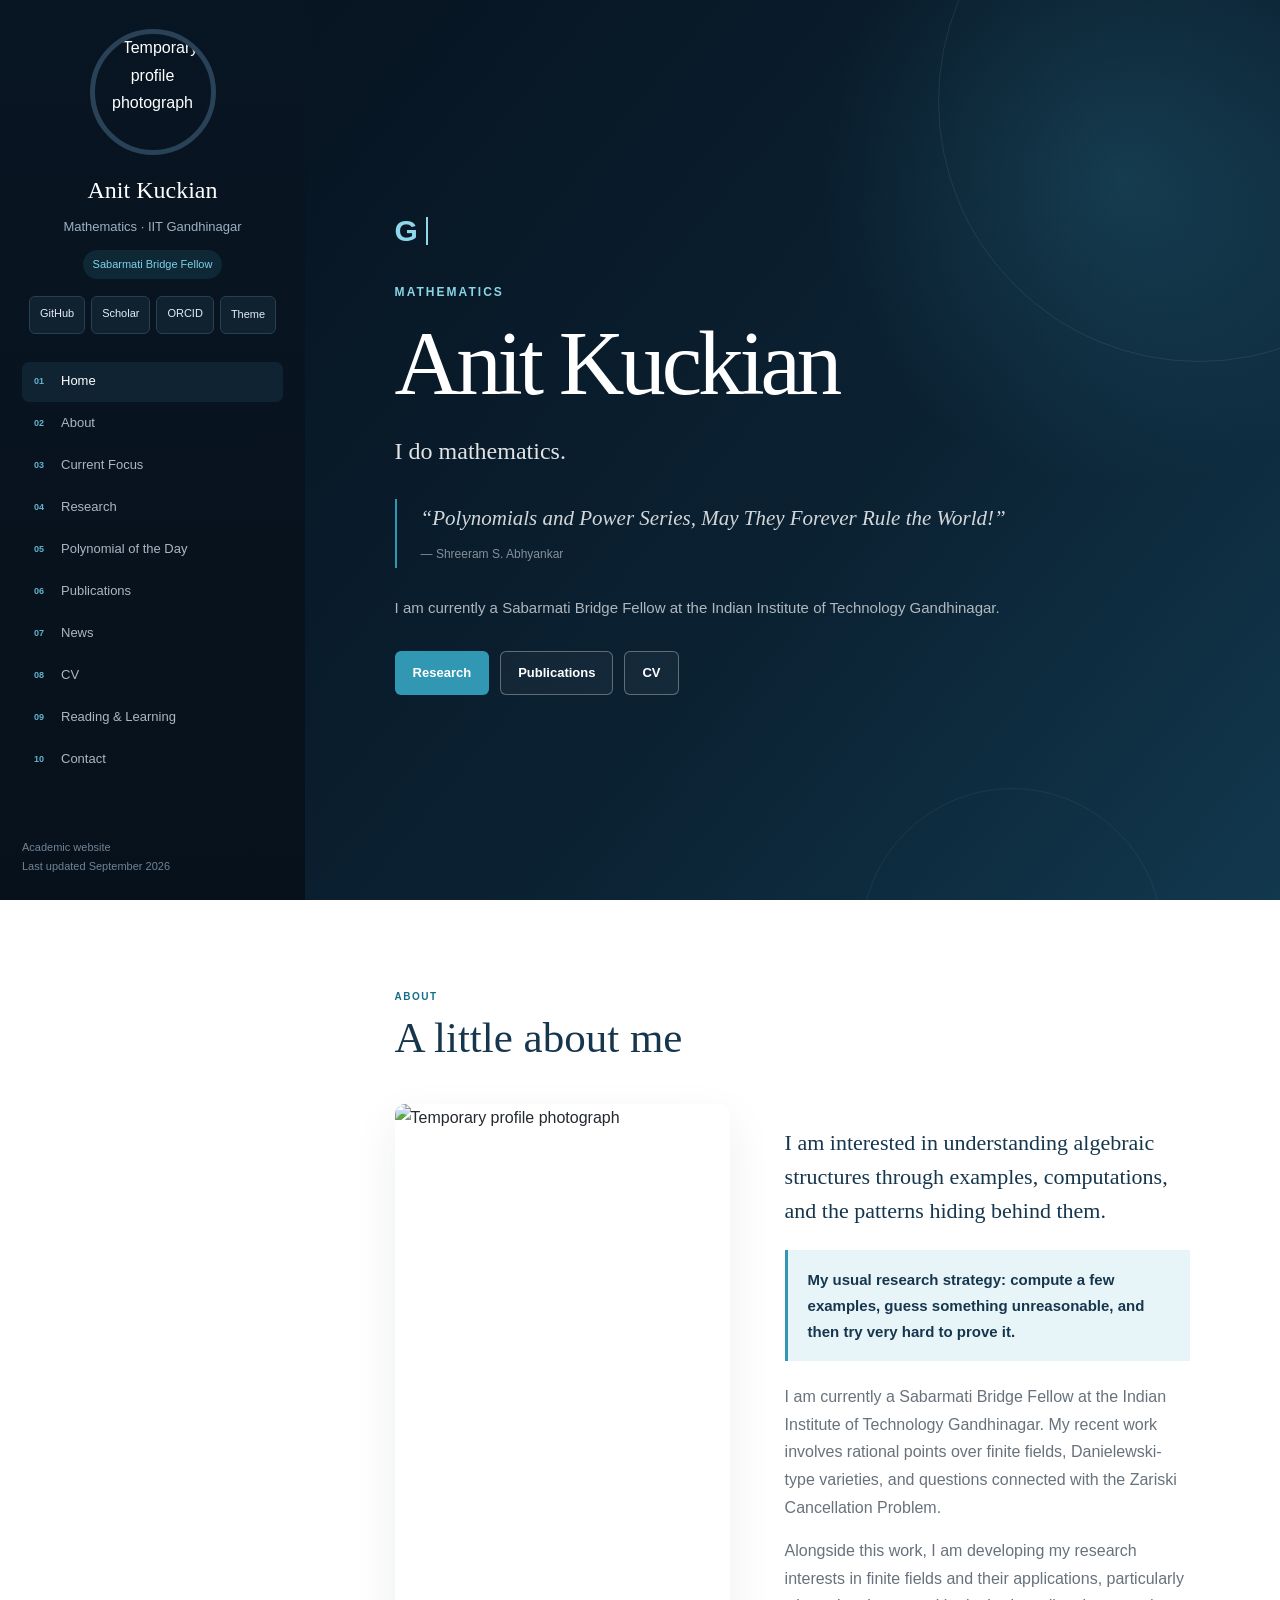
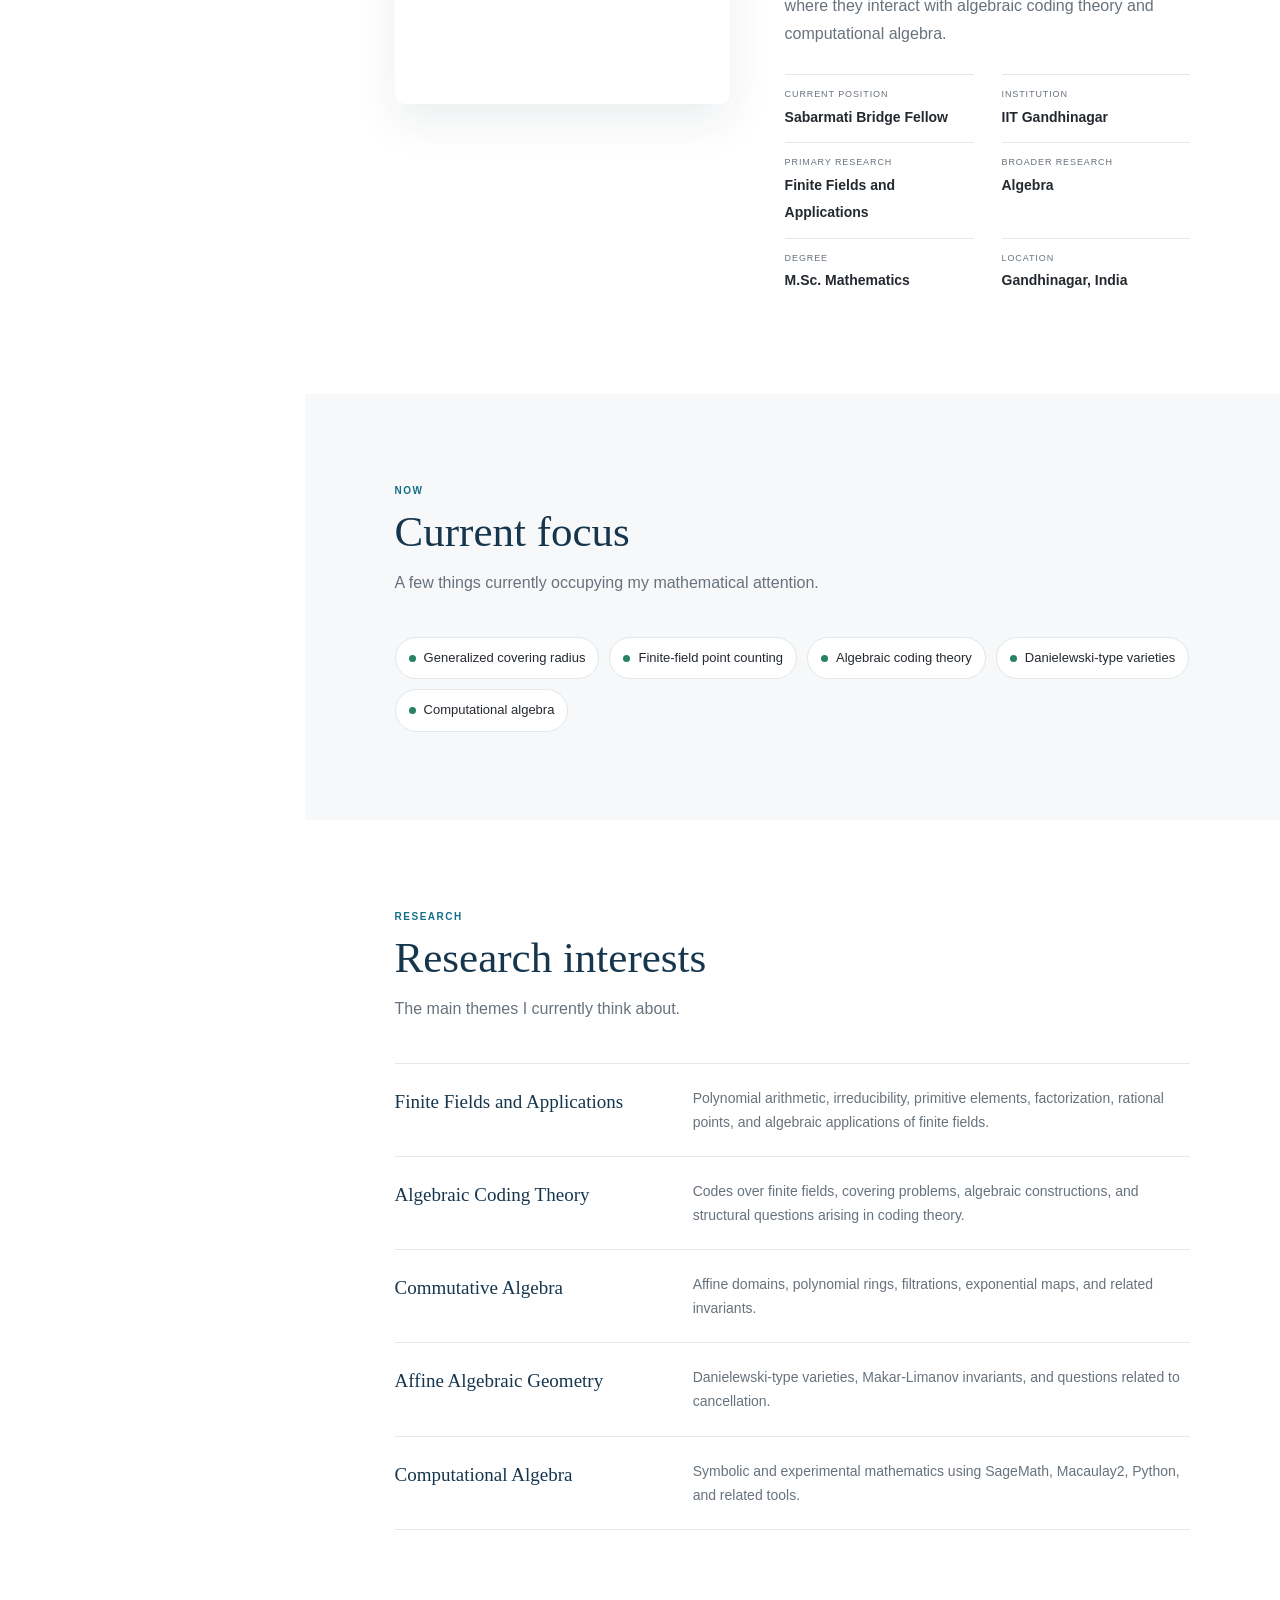
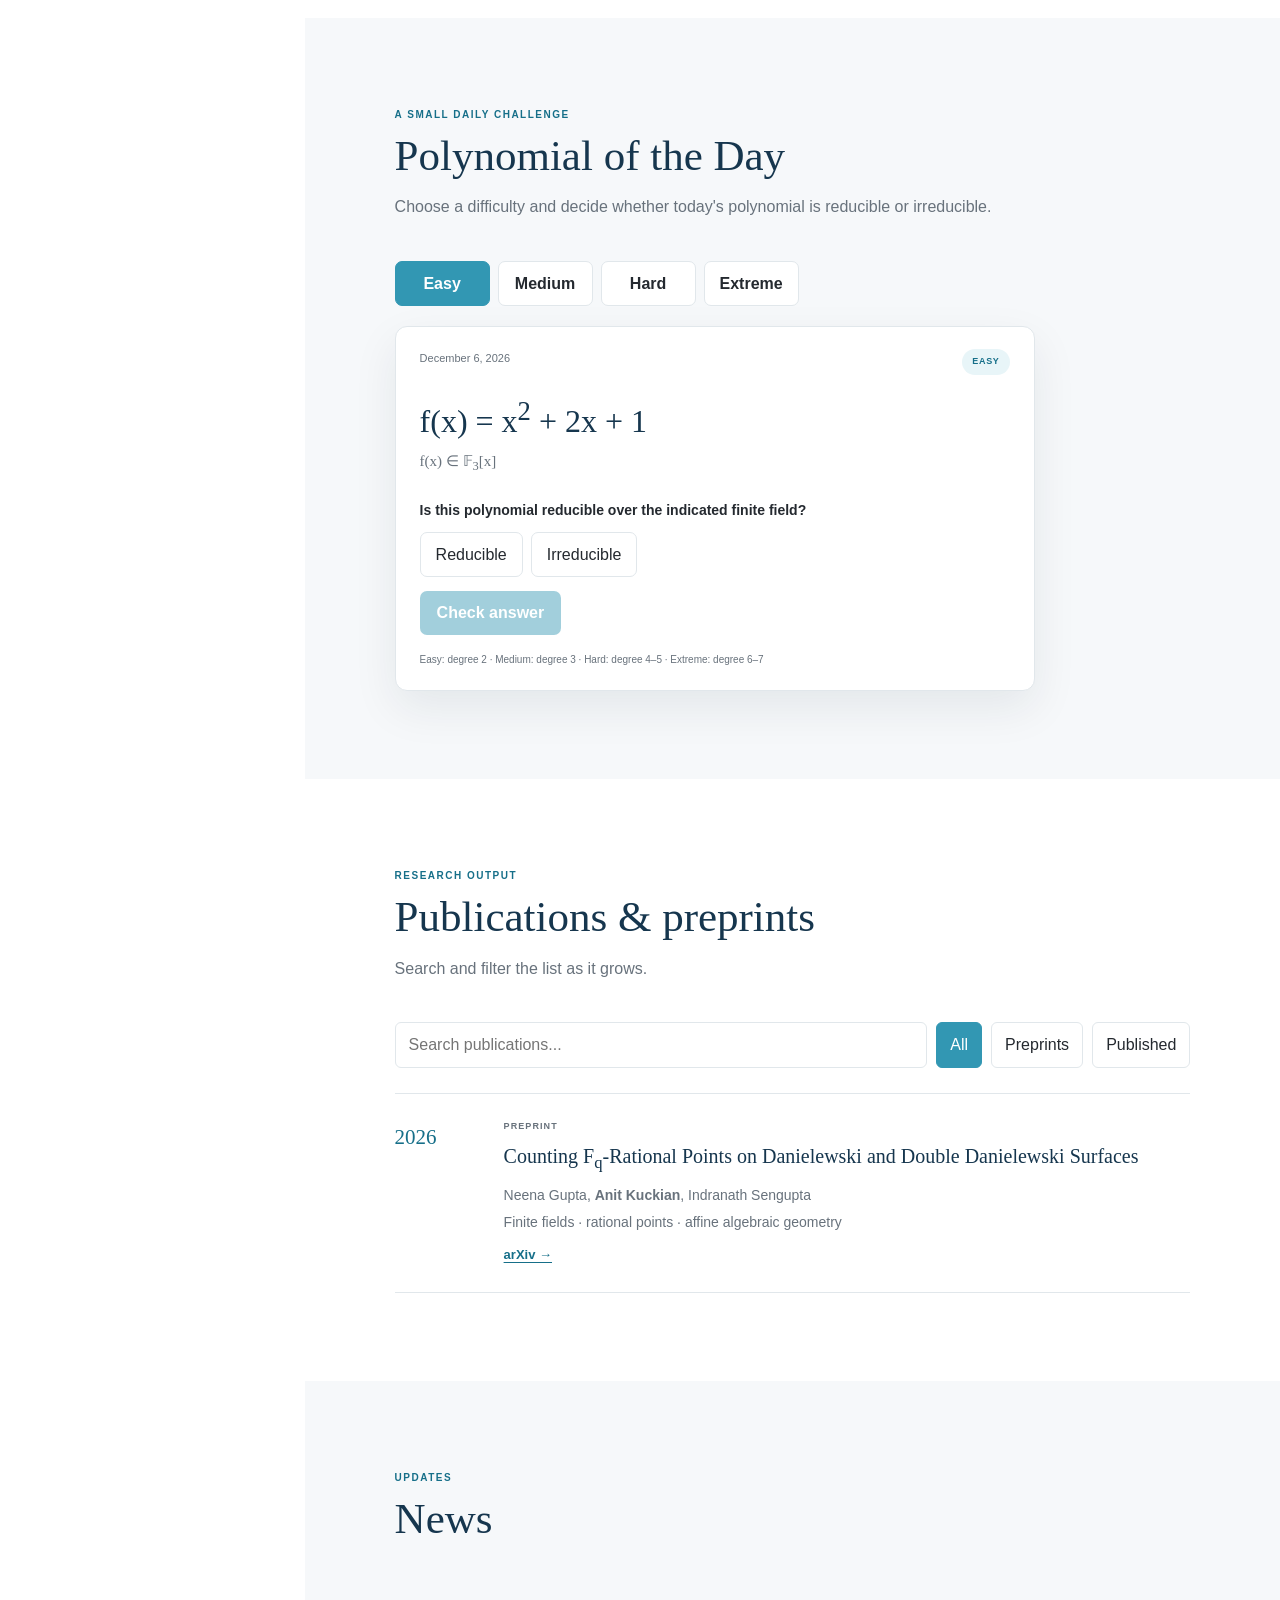
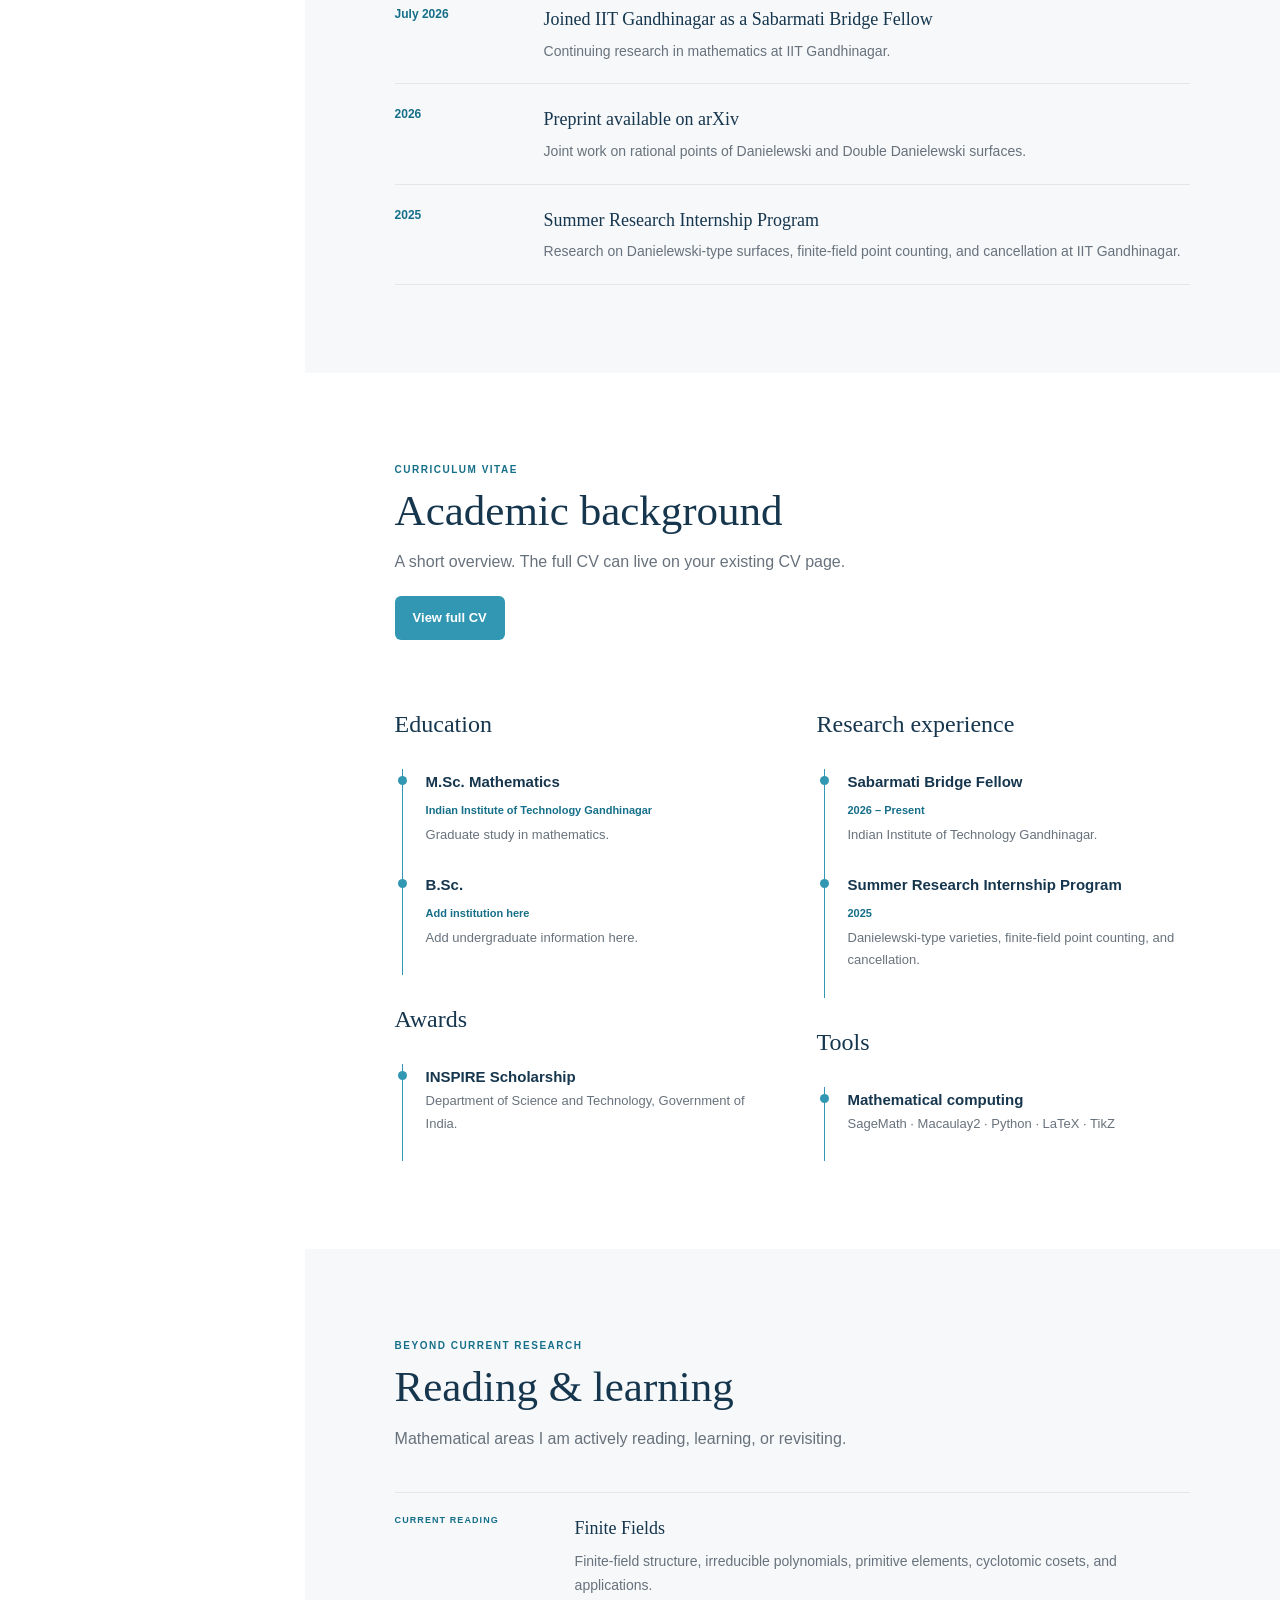
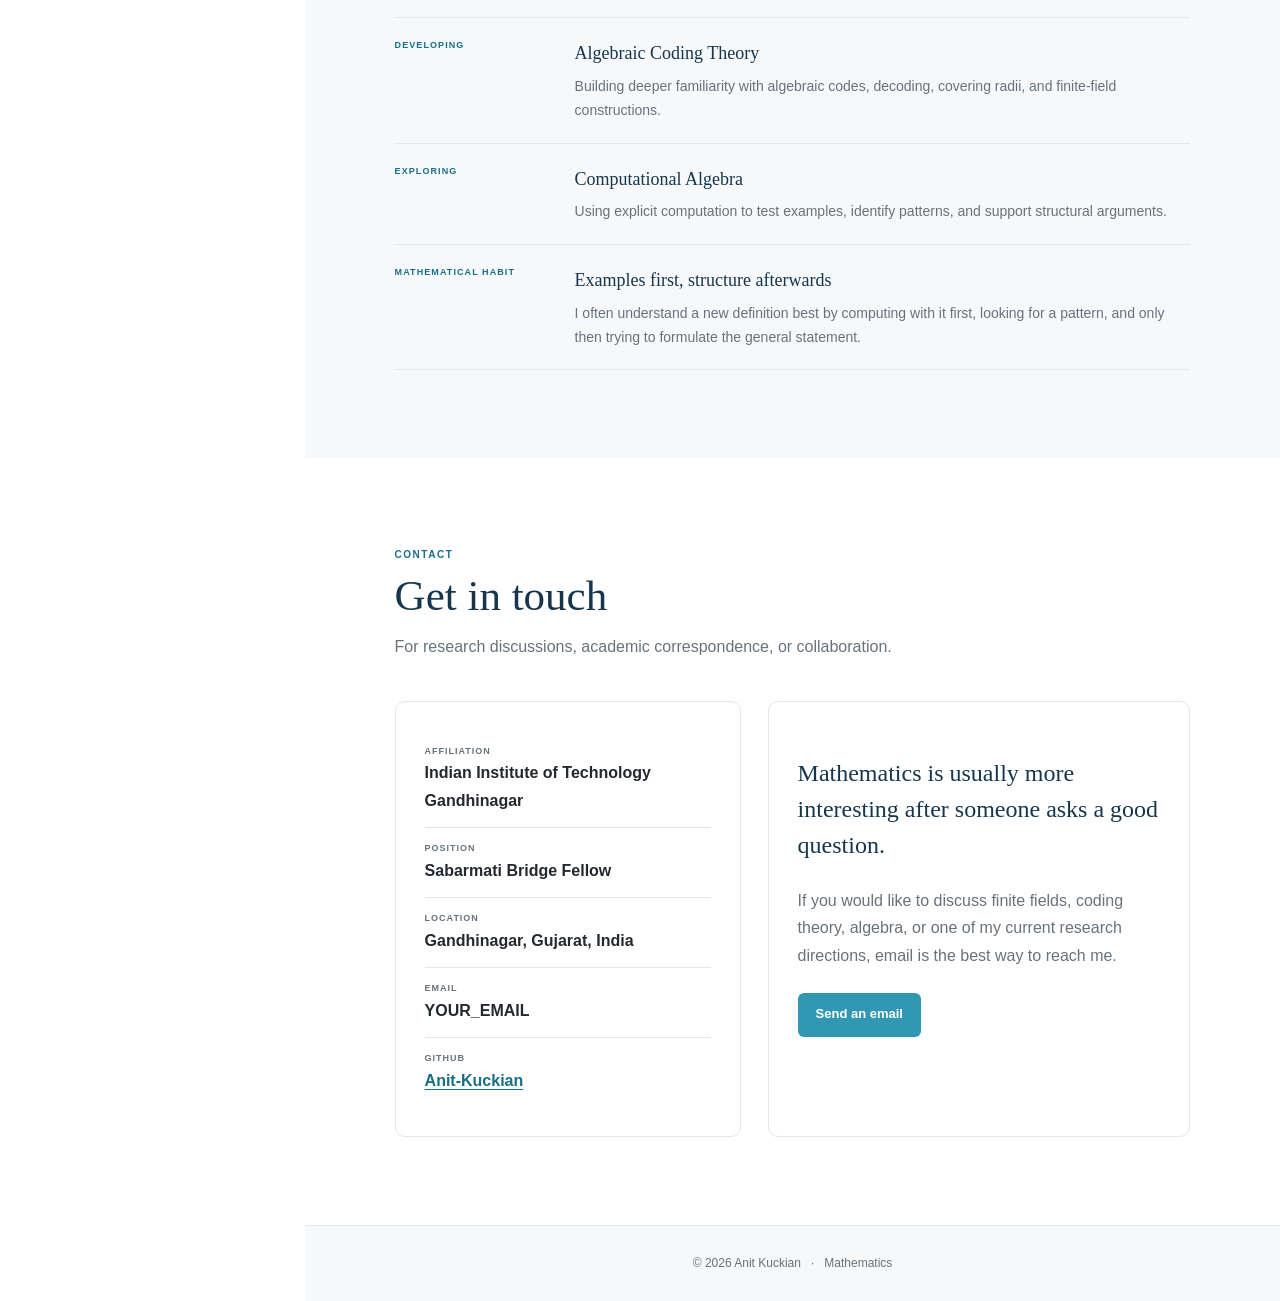
==== commit 645392c6: "Refactor HTML and CSS for improved structure" ====
--- a/index.html
+++ b/index.html
@@ -14,15 +14,11 @@
 name="description"
 content="Academic website of Anit Kuckian, Sabarmati Bridge Fellow at IIT Gandhinagar. Research interests include finite fields and applications, algebraic coding theory, commutative algebra, affine algebraic geometry, and computational algebra.">
 
-<meta name="author"
-      content="Anit Kuckian">
-
-<meta name="robots"
-      content="index, follow">
-
-<meta name="theme-color"
-      content="#081522">
-
+<meta name="author" content="Anit Kuckian">
+
+<meta name="robots" content="index, follow">
+
+<meta name="theme-color" content="#081522">
 
 <link
 rel="canonical"
@@ -33,21 +29,16 @@
      SOCIAL METADATA
 ========================================================= -->
 
-<meta
-property="og:type"
-content="website">
-
-<meta
-property="og:title"
-content="Anit Kuckian | Mathematics">
-
-<meta
-property="og:description"
-content="Finite fields and applications, algebra, and related areas.">
-
-<meta
-property="og:url"
-content="https://anit-kuckian.github.io/">
+<meta property="og:type" content="website">
+
+<meta property="og:title"
+      content="Anit Kuckian | Mathematics">
+
+<meta property="og:description"
+      content="Finite fields and applications, algebra, and related areas.">
+
+<meta property="og:url"
+      content="https://anit-kuckian.github.io/">
 
 
 <!-- =========================================================
@@ -103,8 +94,7 @@
 
     if (theme) {
 
-        document
-        .documentElement
+        document.documentElement
         .setAttribute(
             "data-theme",
             theme
@@ -417,8 +407,7 @@
 
     margin: 0;
 
-    font-family:
-    var(--serif);
+    font-family: var(--serif);
 
     font-size: 24px;
 
@@ -543,10 +532,10 @@
 
     align-items: center;
 
-    min-height: 42px;
+    min-height: 40px;
 
     padding:
-    7px 12px;
+    6px 12px;
 
     margin-bottom: 2px;
 
@@ -597,7 +586,7 @@
 
 
 /* =========================================================
-   MAIN CONTENT
+   MAIN
 ========================================================= */
 
 main,
@@ -1032,7 +1021,7 @@
 
 
 /* =========================================================
-   BUTTON
+   BUTTONS
 ========================================================= */
 
 .button {
@@ -1372,7 +1361,7 @@
 
 .polynomial-shell {
 
-    max-width: 900px;
+    max-width: 700px;
 
 }
 
@@ -1383,18 +1372,21 @@
 
     flex-wrap: wrap;
 
-    gap: 9px;
-
-    margin-bottom: 27px;
+    gap: 8px;
+
+    margin-bottom: 20px;
 
 }
 
 
 .difficulty-button {
 
-    min-width: 110px;
-
-    min-height: 44px;
+    min-width: 95px;
+
+    min-height: 40px;
+
+    padding:
+    8px 14px;
 
     border:
     1px solid
@@ -1438,12 +1430,10 @@
 
 .polynomial-card {
 
+    max-width: 640px;
+
     padding:
-    clamp(
-        26px,
-        4vw,
-        42px
-    );
+    22px 24px;
 
     background:
     var(--card);
@@ -1452,8 +1442,7 @@
     1px solid
     var(--border);
 
-    border-radius:
-    12px;
+    border-radius: 12px;
 
     box-shadow:
     var(--shadow);
@@ -1473,9 +1462,9 @@
 
     flex-wrap: wrap;
 
-    gap: 12px;
-
-    margin-bottom: 25px;
+    gap: 10px;
+
+    margin-bottom: 18px;
 
 }
 
@@ -1485,7 +1474,7 @@
     color:
     var(--muted);
 
-    font-size: 12px;
+    font-size: 11px;
 
 }
 
@@ -1518,7 +1507,7 @@
 .polynomial-display {
 
     margin:
-    12px 0 7px;
+    8px 0 6px;
 
     color:
     var(--heading);
@@ -1528,9 +1517,9 @@
 
     font-size:
     clamp(
-        29px,
-        5vw,
-        46px
+        22px,
+        3.4vw,
+        32px
     );
 
     line-height: 1.4;
@@ -1543,7 +1532,7 @@
 
 .polynomial-field {
 
-    margin-bottom: 28px;
+    margin-bottom: 20px;
 
     color:
     var(--muted);
@@ -1551,14 +1540,16 @@
     font-family:
     var(--serif);
 
-    font-size: 17px;
+    font-size: 15px;
 
 }
 
 
 .polynomial-question {
 
-    margin-bottom: 13px;
+    margin-bottom: 10px;
+
+    font-size: 14px;
 
     font-weight: 600;
 
@@ -1571,17 +1562,17 @@
 
     flex-wrap: wrap;
 
-    gap: 10px;
+    gap: 8px;
 
 }
 
 
 .guess-button {
 
-    min-height: 44px;
+    min-height: 40px;
 
     padding:
-    9px 18px;
+    8px 15px;
 
     border-radius: 7px;
 
@@ -1624,12 +1615,12 @@
 
 .check-answer {
 
-    min-height: 44px;
-
-    margin-top: 17px;
+    min-height: 40px;
+
+    margin-top: 14px;
 
     padding:
-    9px 19px;
+    8px 17px;
 
     border: 0;
 
@@ -1656,9 +1647,9 @@
 
 .polynomial-result {
 
-    margin-top: 27px;
-
-    padding-top: 23px;
+    margin-top: 20px;
+
+    padding-top: 18px;
 
     border-top:
     1px solid
@@ -1678,76 +1669,61 @@
 
     margin-bottom: 8px;
 
+    font-family:
+    var(--serif);
+
+    font-size: 20px;
+
+}
+
+
+.correct-answer {
+
+    color:
+    var(--green);
+
+}
+
+
+.wrong-answer {
+
+    color:
+    var(--red);
+
+}
+
+
+.factorization-box {
+
+    margin-top: 12px;
+
+    padding:
+    13px 14px;
+
+    border-radius: 7px;
+
+    background:
+    var(--surface);
+
     color:
     var(--heading);
 
     font-family:
     var(--serif);
 
-    font-size: 24px;
-
-}
-
-
-.correct-answer {
-
-    color:
-    var(--green);
-
-}
-
-
-.wrong-answer {
-
-    color:
-    var(--red);
-
-}
-
-
-.factorization-box {
-
-    margin-top: 17px;
-
-    padding:
-    17px 18px;
-
-    border-radius: 7px;
-
-    background:
-    var(--surface);
-
-    color:
-    var(--heading);
-
-    font-family:
-    var(--serif);
-
-    font-size: 19px;
-
-}
-
-
-.polynomial-explanation {
-
-    margin-top: 14px;
+    font-size: 17px;
+
+}
+
+
+.daily-note {
+
+    margin-top: 16px;
 
     color:
     var(--muted);
 
-    font-size: 14px;
-
-}
-
-
-.daily-note {
-
-    margin-top: 20px;
-
-    color:
-    var(--muted);
-
-    font-size: 11px;
+    font-size: 10px;
 
 }
 
@@ -2586,6 +2562,14 @@
 
     }
 
+
+    .polynomial-card {
+
+        padding:
+        20px 18px;
+
+    }
+
 }
 
 
@@ -2651,7 +2635,7 @@
 
 
 <!-- =========================================================
-     MOBILE BUTTON
+     MOBILE
 ========================================================= -->
 
 <button
@@ -3577,10 +3561,8 @@
 
 <p>
 
-Choose a difficulty,
-decide whether today's polynomial
-is reducible or irreducible,
-and then check your answer.
+Choose a difficulty and decide whether today's polynomial
+is reducible or irreducible.
 
 </p>
 
@@ -3617,6 +3599,16 @@
 data-difficulty="hard">
 
 Hard
+
+</button>
+
+
+<button
+class="difficulty-button"
+type="button"
+data-difficulty="extreme">
+
+Extreme
 
 </button>
 
@@ -3728,23 +3720,12 @@
 </div>
 
 
-<p
-class="polynomial-explanation"
-id="polynomialExplanation">
-
-</p>
-
-
 </div>
 
 
 <div class="daily-note">
 
-Easy gives a quadratic,
-Medium gives a cubic,
-and Hard gives a degree-four or degree-five polynomial.
-
-The challenges change automatically each day.
+Easy: degree 2 · Medium: degree 3 · Hard: degree 4–5 · Extreme: degree 6–7
 
 </div>
 
@@ -4780,7 +4761,7 @@
 
 
 /* =========================================================
-   MULTILINGUAL GREETING
+   MULTILINGUAL GREETINGS
 ========================================================= */
 
 const greetingLanguages = [
@@ -5321,7 +5302,7 @@
 
 
 /* =========================================================
-   GREETING TIME PERIOD
+   GREETING PERIOD
 ========================================================= */
 
 function getGreetingPeriod() {
@@ -5521,7 +5502,7 @@
 
 
 /* =========================================================
-   POLYNOMIAL MATHEMATICS
+   MODULAR ARITHMETIC
 ========================================================= */
 
 function mod(a, p) {
@@ -5607,7 +5588,7 @@
 
 
     throw new Error(
-        "No modular inverse"
+        "No inverse"
     );
 
 }
@@ -5796,7 +5777,7 @@
 
 
 /* =========================================================
-   SEARCH FOR FACTOR
+   FACTOR SEARCH
 ========================================================= */
 
 function findPolynomialFactor(
@@ -5911,7 +5892,7 @@
 
 
 /* =========================================================
-   FACTORIZATION
+   COMPLETE FACTORIZATION
 ========================================================= */
 
 function factorPolynomial(
@@ -5986,83 +5967,6 @@
         ===
         null
     );
-
-}
-
-
-/* =========================================================
-   POLYNOMIAL EVALUATION
-========================================================= */
-
-function evaluatePolynomial(
-    polynomial,
-    x,
-    p
-) {
-
-    let result = 0;
-
-
-    for (
-        let i =
-        polynomial.length - 1;
-
-        i >= 0;
-
-        i--
-    ) {
-
-        result =
-        mod(
-            result * x
-            +
-            polynomial[i],
-            p
-        );
-
-    }
-
-
-    return result;
-
-}
-
-
-function rootsInField(
-    polynomial,
-    p
-) {
-
-    const roots =
-    [];
-
-
-    for (
-        let x = 0;
-        x < p;
-        x++
-    ) {
-
-        if (
-            evaluatePolynomial(
-                polynomial,
-                x,
-                p
-            )
-            ===
-            0
-        ) {
-
-            roots.push(
-                x
-            );
-
-        }
-
-    }
-
-
-    return roots;
 
 }
 
@@ -6325,7 +6229,7 @@
 
 
 /* =========================================================
-   DIFFICULTY
+   DIFFICULTY SETTINGS
 ========================================================= */
 
 const difficultySettings = {
@@ -6391,13 +6295,34 @@
             5
         ]
 
+    },
+
+
+    extreme: {
+
+        label:
+        "Extreme",
+
+        primes:
+        [
+            2,
+            3,
+            5
+        ],
+
+        degrees:
+        [
+            6,
+            7
+        ]
+
     }
 
 };
 
 
 /* =========================================================
-   GENERATE DAILY POLYNOMIAL
+   GENERATE POLYNOMIAL
 ========================================================= */
 
 function generateCandidatePolynomial(
@@ -6511,13 +6436,6 @@
     ];
 
 
-    /*
-    We deliberately vary whether the day's
-    polynomial is reducible or irreducible.
-
-    That keeps the game balanced.
-    */
-
     const targetIrreducible =
 
     random()
@@ -6531,7 +6449,7 @@
 
     for (
         let attempt = 0;
-        attempt < 1000;
+        attempt < 1500;
         attempt++
     ) {
 
@@ -6568,10 +6486,6 @@
     }
 
 
-    /*
-    Safety fallback.
-    */
-
     if (!polynomial) {
 
         polynomial =
@@ -6677,12 +6591,6 @@
 );
 
 
-const polynomialExplanation =
-document.getElementById(
-    "polynomialExplanation"
-);
-
-
 let selectedDifficulty =
 "easy";
 
@@ -6696,7 +6604,7 @@
 
 
 /* =========================================================
-   LOAD DAILY CHALLENGE
+   LOAD CHALLENGE
 ========================================================= */
 
 function loadPolynomialChallenge() {
@@ -6948,14 +6856,28 @@
 
         correct
         ?
-        "Correct!"
+        (
+            "Correct — "
+            +
+            (
+                irreducible
+                ?
+                "Irreducible"
+                :
+                "Reducible"
+            )
+        )
         :
         (
-            "Not quite — the polynomial is "
+            "Answer: "
             +
-            correctAnswer
-            +
-            "."
+            (
+                irreducible
+                ?
+                "Irreducible"
+                :
+                "Reducible"
+            )
         );
 
 
@@ -6975,60 +6897,7 @@
             +
             p
             +
-            "</sub>.";
-
-
-            const degree =
-            polynomialDegree(
-                polynomial
-            );
-
-
-            if (
-                degree <= 3
-            ) {
-
-                polynomialExplanation.innerHTML =
-
-                "The polynomial has no root in "
-                +
-                "𝔽<sub>"
-                +
-                p
-                +
-                "</sub>. "
-                +
-                "Since its degree is "
-                +
-                degree
-                +
-                ", this is enough to conclude "
-                +
-                "that it is irreducible.";
-
-            } else {
-
-                polynomialExplanation.innerHTML =
-
-                "The polynomial has no nontrivial "
-                +
-                "monic factor of degree at most "
-                +
-                Math.floor(
-                    degree / 2
-                )
-                +
-                " in "
-                +
-                "𝔽<sub>"
-                +
-                p
-                +
-                "</sub>[x]. "
-                +
-                "Therefore it is irreducible.";
-
-            }
+            "</sub>[x].";
 
         } else {
 
@@ -7060,57 +6929,6 @@
             +
             "</sub>[x].";
 
-
-            const roots =
-
-            rootsInField(
-                polynomial,
-                p
-            );
-
-
-            if (
-                roots.length > 0
-            ) {
-
-                polynomialExplanation.innerHTML =
-
-                "The polynomial has "
-                +
-                (
-                    roots.length === 1
-                    ?
-                    "the root "
-                    :
-                    "the roots "
-                )
-                +
-                roots.join(", ")
-                +
-                " in 𝔽<sub>"
-                +
-                p
-                +
-                "</sub>, so it has a linear factor.";
-
-            } else {
-
-                polynomialExplanation.innerHTML =
-
-                "It has no linear factor, "
-                +
-                "but it still factors into "
-                +
-                "higher-degree polynomials over "
-                +
-                "𝔽<sub>"
-                +
-                p
-                +
-                "</sub>.";
-
-            }
-
         }
 
     }
@@ -7395,7 +7213,7 @@
 
 
 /* =========================================================
-   REVEAL ANIMATION
+   REVEAL
 ========================================================= */
 
 if (reducedMotion) {
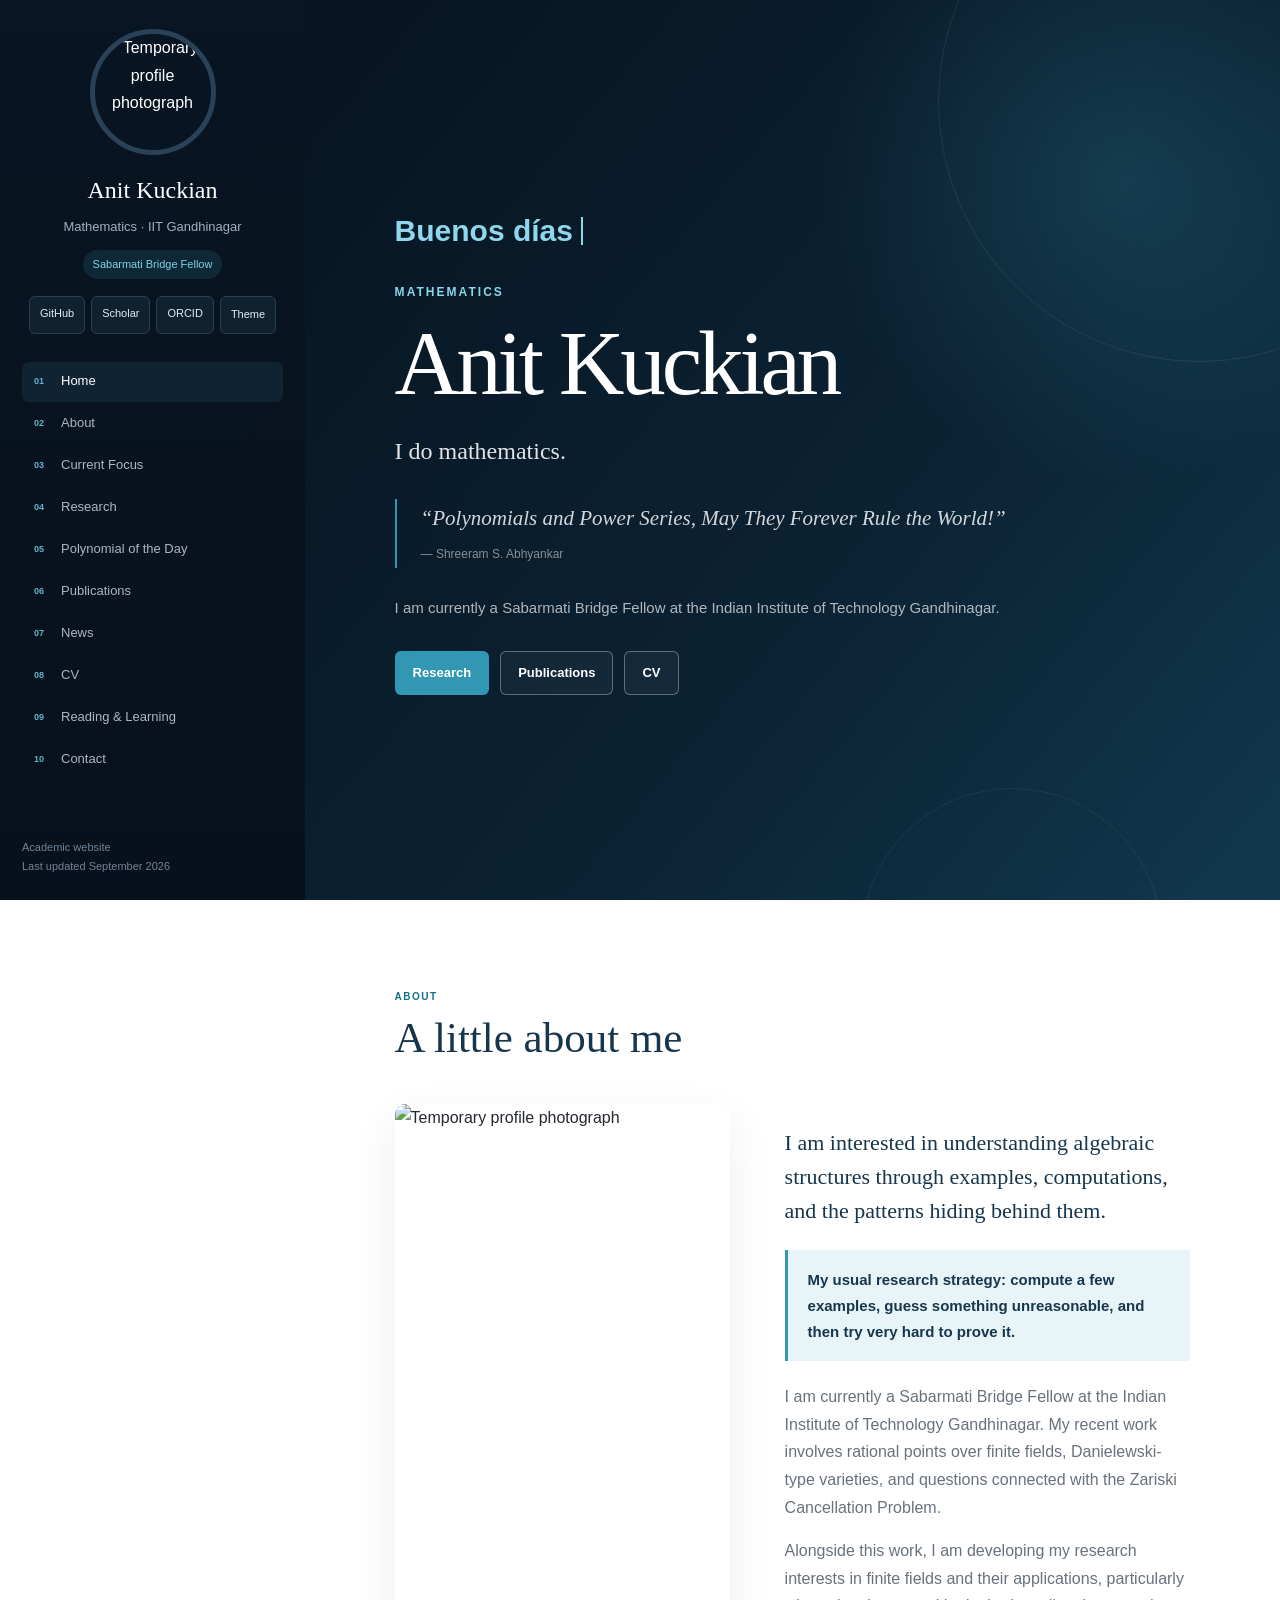
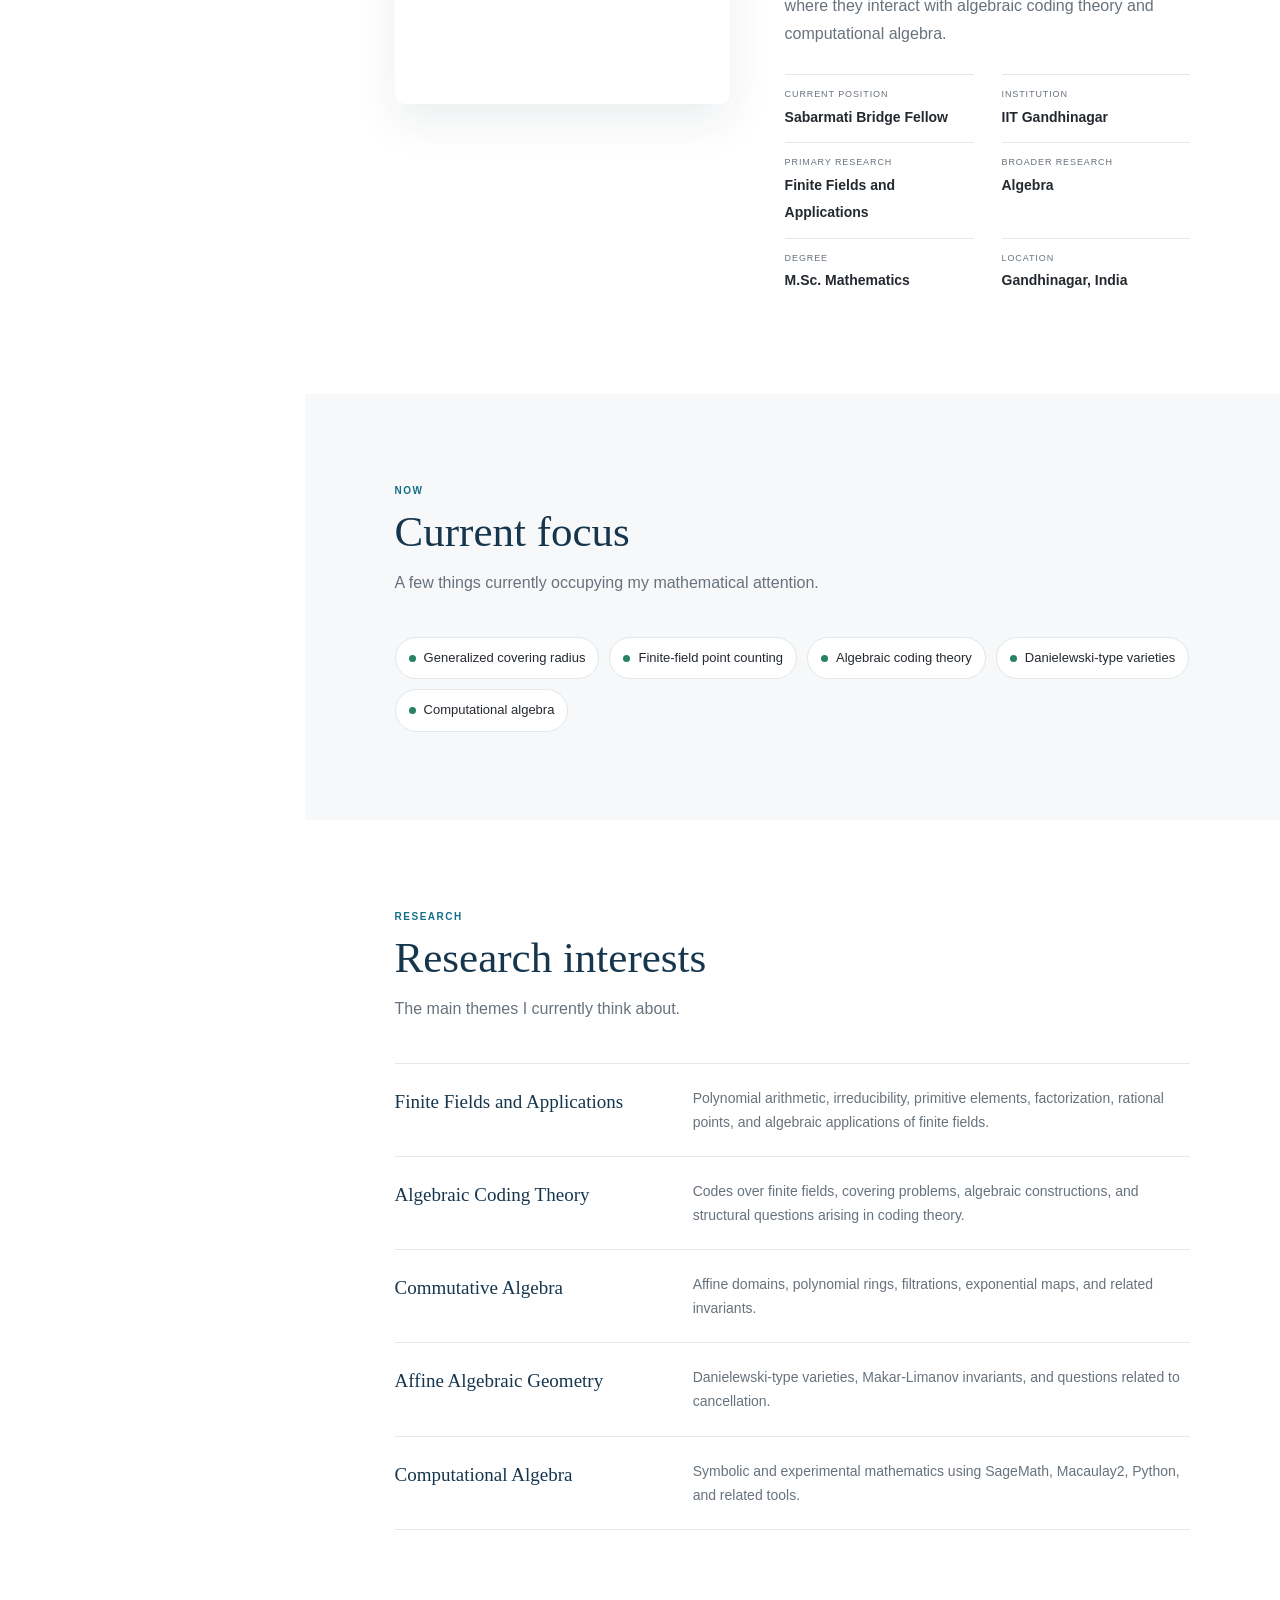
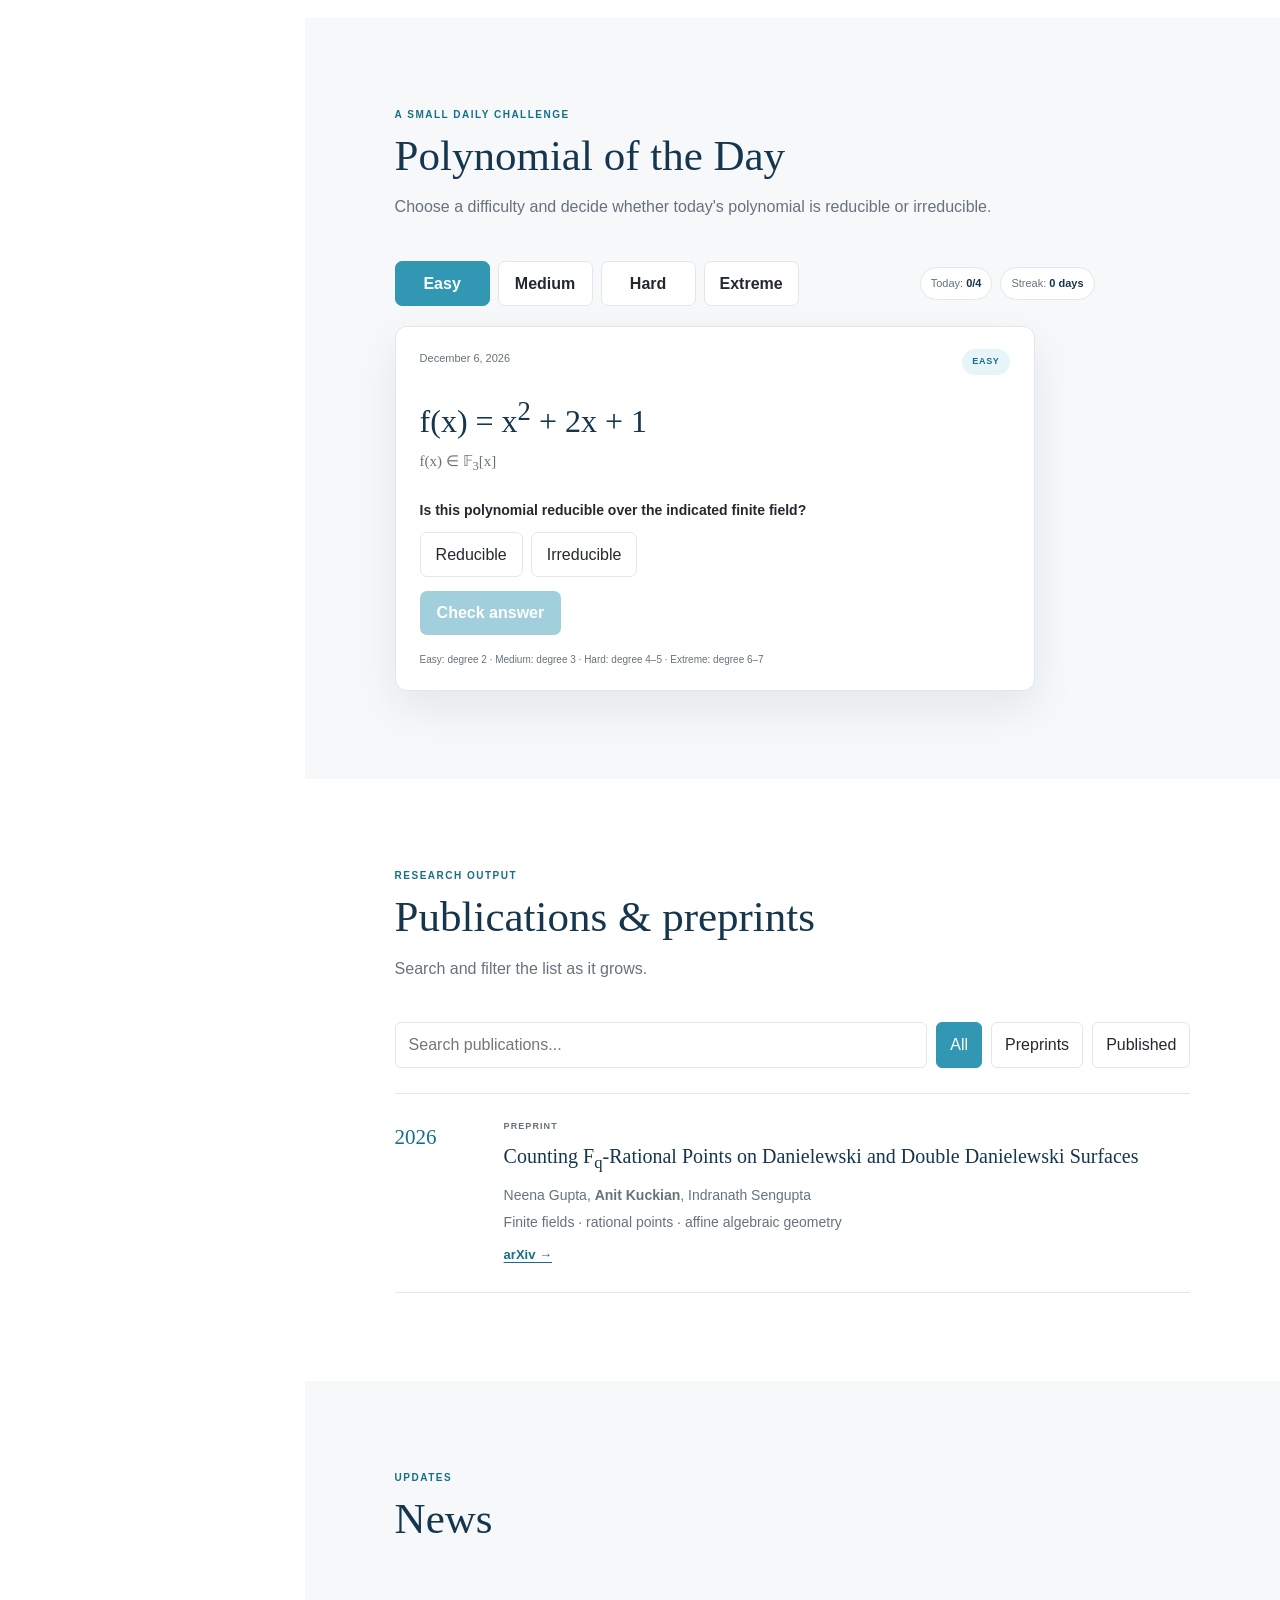
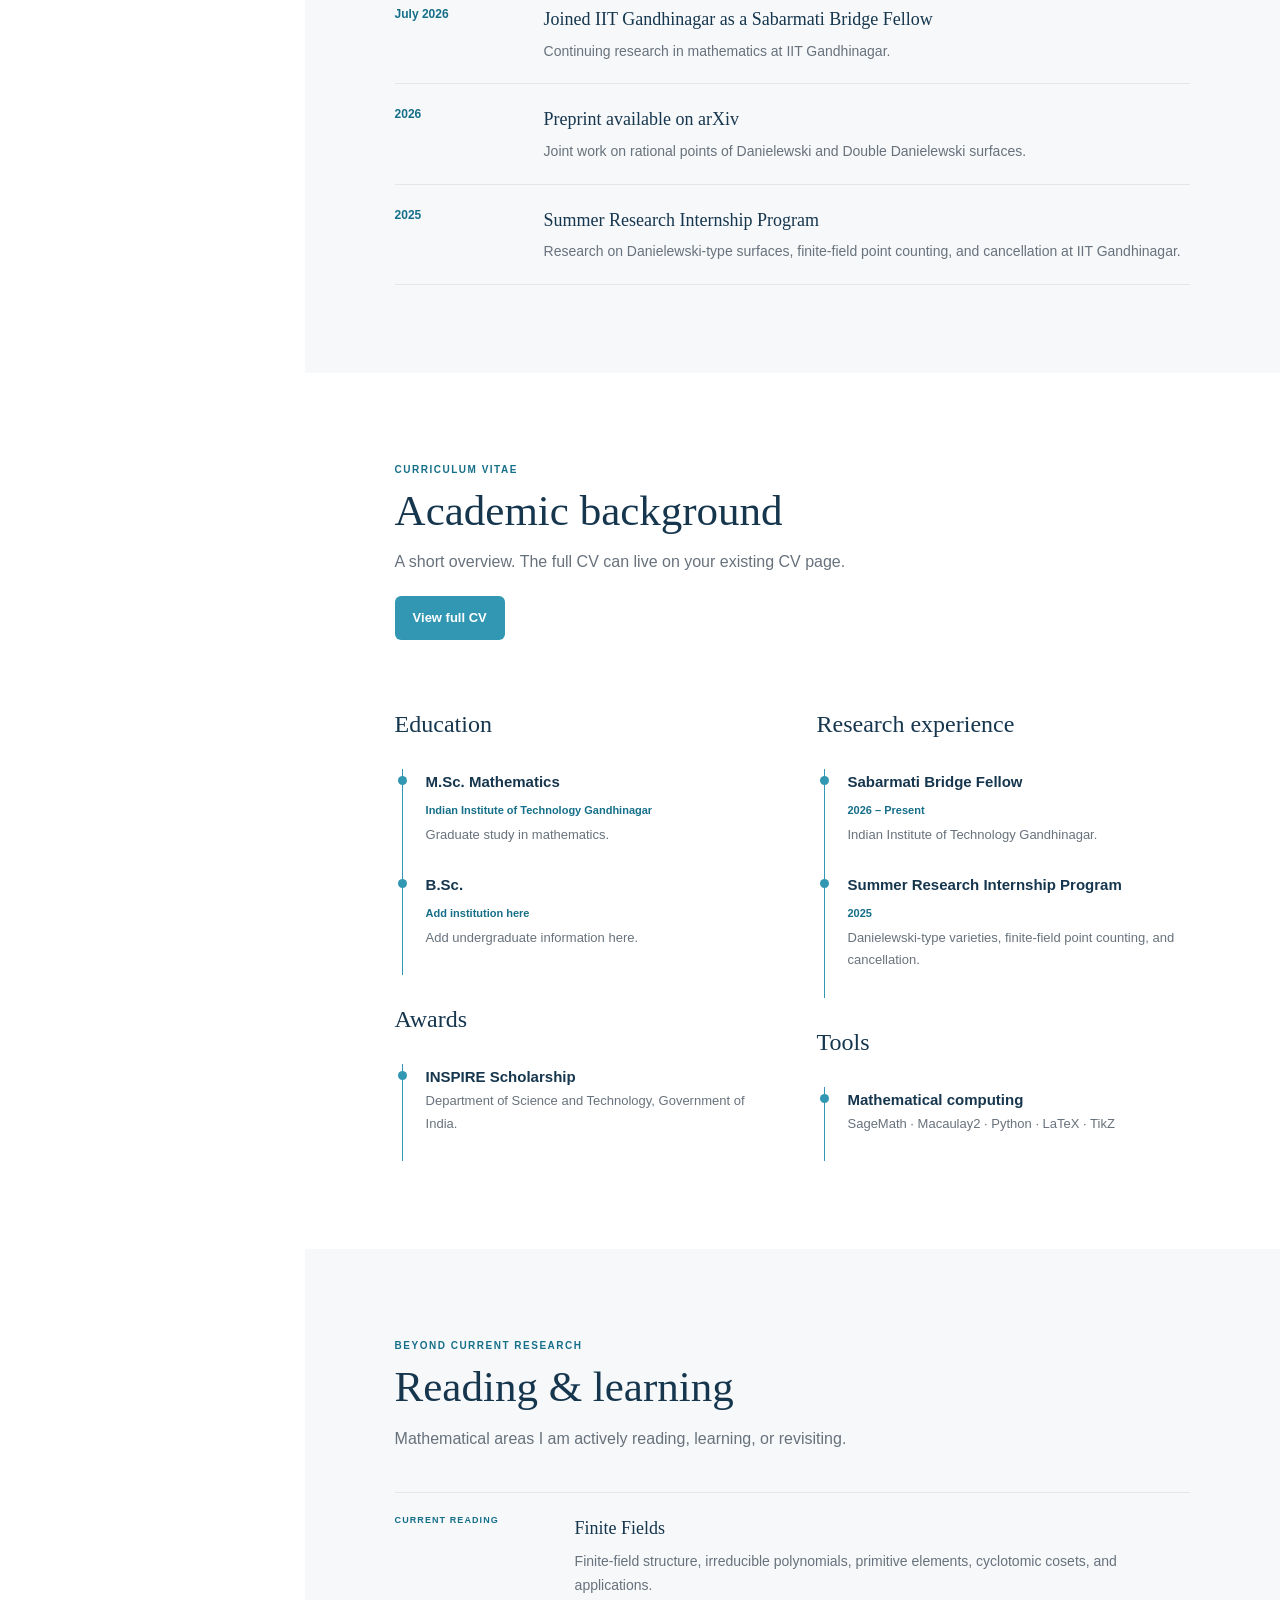
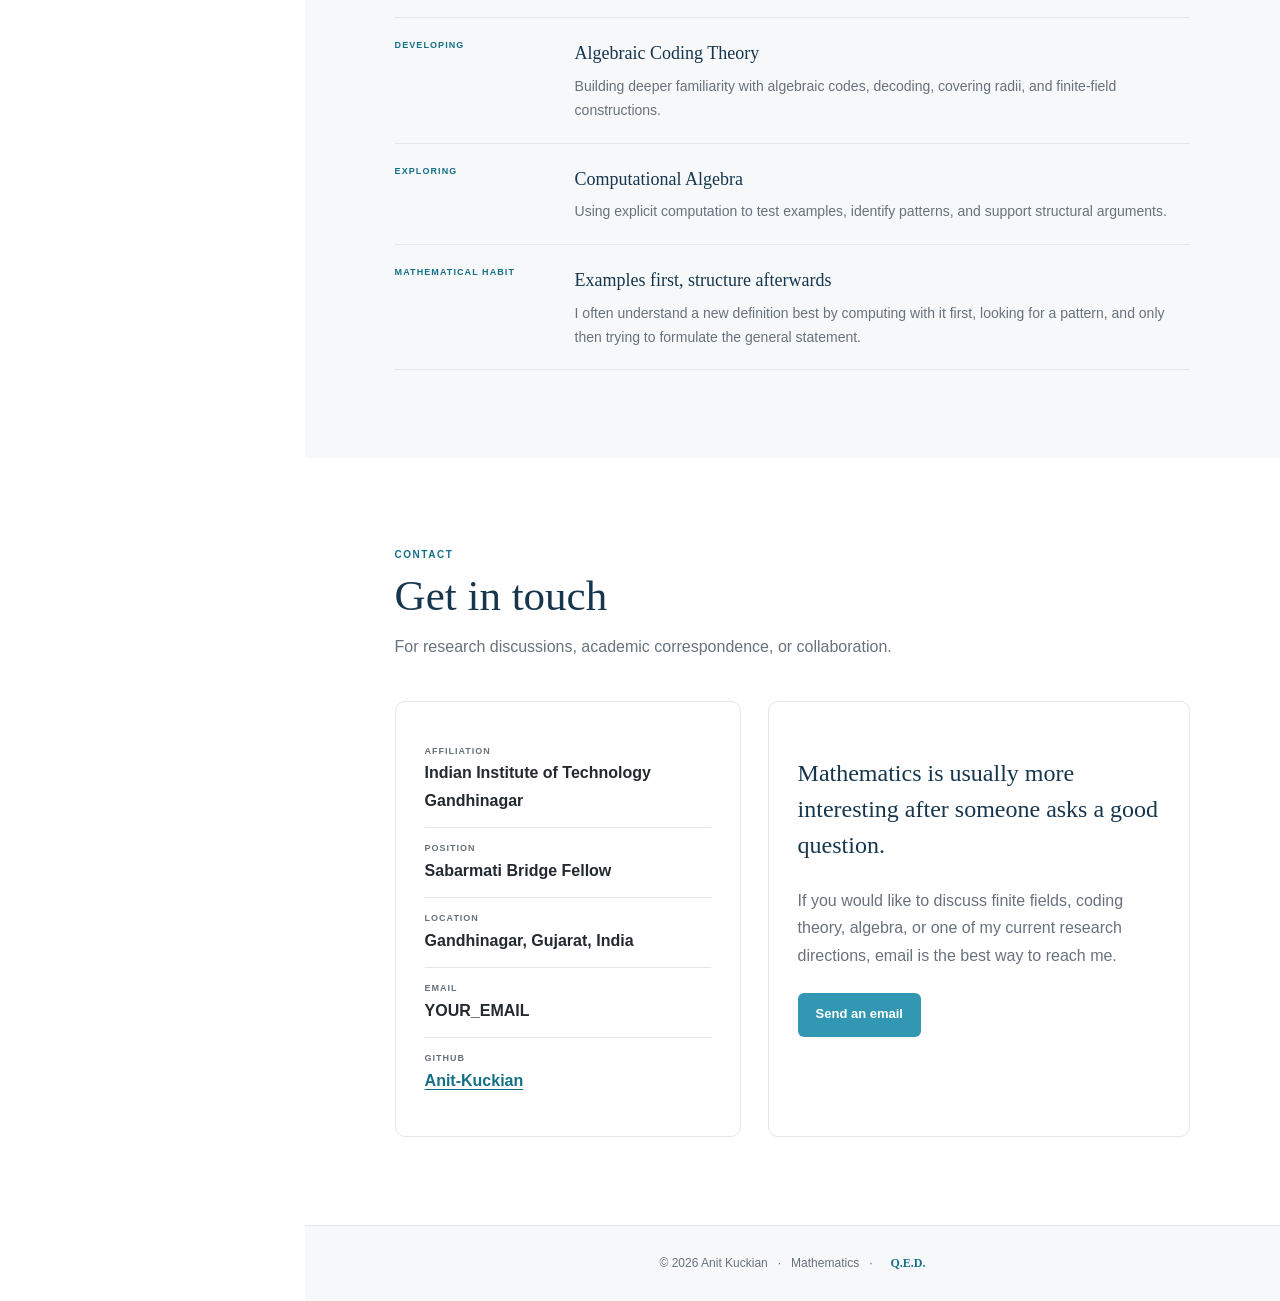
==== commit ebd6e823: "Update index.html" ====
--- a/index.html
+++ b/index.html
@@ -20,6 +20,7 @@
 
 <meta name="theme-color" content="#081522">
 
+
 <link
 rel="canonical"
 href="https://anit-kuckian.github.io/">
@@ -50,11 +51,8 @@
 {
   "@context": "https://schema.org",
   "@type": "Person",
-
   "name": "Anit Kuckian",
-
   "url": "https://anit-kuckian.github.io/",
-
   "jobTitle": "Sabarmati Bridge Fellow",
 
   "affiliation": {
@@ -88,9 +86,7 @@
 (function () {
 
     const theme =
-    localStorage.getItem(
-        "anit-theme"
-    );
+    localStorage.getItem("anit-theme");
 
     if (theme) {
 
@@ -1366,6 +1362,65 @@
 }
 
 
+.polynomial-game-header {
+
+    display: flex;
+
+    justify-content:
+    space-between;
+
+    align-items: center;
+
+    gap: 12px;
+
+    flex-wrap: wrap;
+
+    margin-bottom: 20px;
+
+}
+
+
+.polynomial-score {
+
+    display: inline-flex;
+
+    gap: 8px;
+
+    flex-wrap: wrap;
+
+}
+
+
+.score-chip {
+
+    padding:
+    6px 10px;
+
+    border:
+    1px solid
+    var(--border);
+
+    border-radius: 30px;
+
+    background:
+    var(--card);
+
+    color:
+    var(--muted);
+
+    font-size: 11px;
+
+}
+
+
+.score-chip strong {
+
+    color:
+    var(--heading);
+
+}
+
+
 .difficulty-row {
 
     display: flex;
@@ -1373,8 +1428,6 @@
     flex-wrap: wrap;
 
     gap: 8px;
-
-    margin-bottom: 20px;
 
 }
 
@@ -2279,12 +2332,13 @@
 
 
 /* =========================================================
-   FOOTER
+   FOOTER + QED EASTER EGG
 ========================================================= */
 
 .site-footer {
 
-    padding: 27px;
+    padding:
+    27px 20px;
 
     background:
     var(--surface);
@@ -2299,6 +2353,80 @@
     var(--muted);
 
     font-size: 12px;
+
+}
+
+
+.footer-normal {
+
+    display: block;
+
+}
+
+
+.footer-proof {
+
+    display: none;
+
+    max-width: 520px;
+
+    margin: 0 auto;
+
+    color:
+    var(--text);
+
+    font-family:
+    var(--serif);
+
+    font-size: 14px;
+
+    line-height: 1.8;
+
+}
+
+
+.site-footer.proof-mode
+.footer-normal {
+
+    display: none;
+
+}
+
+
+.site-footer.proof-mode
+.footer-proof {
+
+    display: block;
+
+}
+
+
+.qed-button {
+
+    margin-left: 8px;
+
+    padding: 0;
+
+    border: 0;
+
+    background: transparent;
+
+    color:
+    var(--accent-dark);
+
+    font-family:
+    var(--serif);
+
+    font-weight: 700;
+
+    cursor: pointer;
+
+}
+
+
+.qed-button:hover {
+
+    text-decoration: underline;
 
 }
 
@@ -2756,7 +2884,6 @@
 
 
 <li>
-
 <a
 class="nav-link active"
 href="#home">
@@ -2768,12 +2895,10 @@
 Home
 
 </a>
-
 </li>
 
 
 <li>
-
 <a
 class="nav-link"
 href="#about">
@@ -2785,12 +2910,10 @@
 About
 
 </a>
-
 </li>
 
 
 <li>
-
 <a
 class="nav-link"
 href="#focus">
@@ -2802,12 +2925,10 @@
 Current Focus
 
 </a>
-
 </li>
 
 
 <li>
-
 <a
 class="nav-link"
 href="#research">
@@ -2819,12 +2940,10 @@
 Research
 
 </a>
-
 </li>
 
 
 <li>
-
 <a
 class="nav-link"
 href="#polynomial">
@@ -2836,12 +2955,10 @@
 Polynomial of the Day
 
 </a>
-
 </li>
 
 
 <li>
-
 <a
 class="nav-link"
 href="#publications">
@@ -2853,12 +2970,10 @@
 Publications
 
 </a>
-
 </li>
 
 
 <li>
-
 <a
 class="nav-link"
 href="#news">
@@ -2870,12 +2985,10 @@
 News
 
 </a>
-
 </li>
 
 
 <li>
-
 <a
 class="nav-link"
 href="#cv">
@@ -2887,12 +3000,10 @@
 CV
 
 </a>
-
 </li>
 
 
 <li>
-
 <a
 class="nav-link"
 href="#learning">
@@ -2904,12 +3015,10 @@
 Reading & Learning
 
 </a>
-
 </li>
 
 
 <li>
-
 <a
 class="nav-link"
 href="#contact">
@@ -2921,7 +3030,6 @@
 Contact
 
 </a>
-
 </li>
 
 
@@ -3403,16 +3511,11 @@
 
 <div class="research-row reveal">
 
-
 <h3>
-
 Finite Fields and Applications
-
 </h3>
 
-
 <p>
-
 Polynomial arithmetic,
 irreducibility,
 primitive elements,
@@ -3420,103 +3523,73 @@
 rational points,
 and algebraic applications
 of finite fields.
-
 </p>
 
-
 </div>
 
 
 <div class="research-row reveal">
 
-
 <h3>
-
 Algebraic Coding Theory
-
 </h3>
 
-
 <p>
-
 Codes over finite fields,
 covering problems,
 algebraic constructions,
 and structural questions
 arising in coding theory.
-
 </p>
 
-
 </div>
 
 
 <div class="research-row reveal">
 
-
 <h3>
-
 Commutative Algebra
-
 </h3>
 
-
 <p>
-
 Affine domains,
 polynomial rings,
 filtrations,
 exponential maps,
 and related invariants.
-
 </p>
 
-
 </div>
 
 
 <div class="research-row reveal">
 
-
 <h3>
-
 Affine Algebraic Geometry
-
 </h3>
 
-
 <p>
-
 Danielewski-type varieties,
 Makar-Limanov invariants,
 and questions related to cancellation.
-
 </p>
 
-
 </div>
 
 
 <div class="research-row reveal">
 
-
 <h3>
-
 Computational Algebra
-
 </h3>
 
-
 <p>
-
 Symbolic and experimental mathematics
 using SageMath,
 Macaulay2,
 Python,
 and related tools.
-
 </p>
-
 
 </div>
 
@@ -3570,7 +3643,10 @@
 </div>
 
 
-<div class="difficulty-row reveal">
+<div class="polynomial-game-header reveal">
+
+
+<div class="difficulty-row">
 
 
 <button
@@ -3611,6 +3687,31 @@
 Extreme
 
 </button>
+
+
+</div>
+
+
+<div class="polynomial-score">
+
+
+<span class="score-chip">
+
+Today:
+<strong id="todayScore">0/4</strong>
+
+</span>
+
+
+<span class="score-chip">
+
+Streak:
+<strong id="streakScore">0 days</strong>
+
+</span>
+
+
+</div>
 
 
 </div>
@@ -3768,8 +3869,7 @@
 
 <p>
 
-Search and filter the list
-as it grows.
+Search and filter the list as it grows.
 
 </p>
 
@@ -3962,16 +4062,14 @@
 
 <h3>
 
-Joined IIT Gandhinagar
-as a Sabarmati Bridge Fellow
+Joined IIT Gandhinagar as a Sabarmati Bridge Fellow
 
 </h3>
 
 
 <p>
 
-Continuing research in mathematics
-at IIT Gandhinagar.
+Continuing research in mathematics at IIT Gandhinagar.
 
 </p>
 
@@ -4005,8 +4103,7 @@
 <p>
 
 Joint work on rational points
-of Danielewski and
-Double Danielewski surfaces.
+of Danielewski and Double Danielewski surfaces.
 
 </p>
 
@@ -4041,8 +4138,7 @@
 
 Research on Danielewski-type surfaces,
 finite-field point counting,
-and cancellation
-at IIT Gandhinagar.
+and cancellation at IIT Gandhinagar.
 
 </p>
 
@@ -4132,9 +4228,7 @@
 
 
 <h3>
-
 M.Sc. Mathematics
-
 </h3>
 
 
@@ -4159,9 +4253,7 @@
 
 
 <h3>
-
 B.Sc.
-
 </h3>
 
 
@@ -4575,9 +4667,7 @@
 </small>
 
 <strong>
-
 Indian Institute of Technology Gandhinagar
-
 </strong>
 
 </div>
@@ -4590,9 +4680,7 @@
 </small>
 
 <strong>
-
 Sabarmati Bridge Fellow
-
 </strong>
 
 </div>
@@ -4605,11 +4693,9 @@
 </small>
 
 <strong>
-
 Gandhinagar,
 Gujarat,
 India
-
 </strong>
 
 </div>
@@ -4622,9 +4708,7 @@
 </small>
 
 <strong>
-
 YOUR_EMAIL
-
 </strong>
 
 </div>
@@ -4708,10 +4792,15 @@
 
 
 <!-- =========================================================
-     FOOTER
+     FOOTER + QED EASTER EGG
 ========================================================= -->
 
-<footer class="site-footer">
+<footer
+class="site-footer"
+id="siteFooter">
+
+
+<div class="footer-normal">
 
 ©
 <span id="year"></span>
@@ -4720,6 +4809,62 @@
 &nbsp; · &nbsp;
 
 Mathematics
+
+&nbsp; · &nbsp;
+
+<button
+class="qed-button"
+id="qedButton"
+type="button"
+aria-label="QED">
+
+Q.E.D.
+
+</button>
+
+</div>
+
+
+<div class="footer-proof">
+
+
+<strong>
+
+Lemma.
+
+</strong>
+
+You have reached the end of the page.
+
+<br>
+
+
+<strong>
+
+Proof.
+
+</strong>
+
+There is nowhere left to scroll.
+
+&nbsp; □
+
+
+<br><br>
+
+
+<button
+class="qed-button"
+id="qedReturn"
+type="button">
+
+Return to ordinary mathematics
+
+</button>
+
+
+</div>
+
 
 </footer>
 
@@ -4766,537 +4911,537 @@
 
 const greetingLanguages = [
 
-    {
-        language: "Mandarin Chinese",
-        morning: "早上好",
-        afternoon: "下午好",
-        evening: "晚上好"
-    },
-
-    {
-        language: "Spanish",
-        morning: "Buenos días",
-        afternoon: "Buenas tardes",
-        evening: "Buenas noches"
-    },
-
-    {
-        language: "English",
-        morning: "Good morning",
-        afternoon: "Good afternoon",
-        evening: "Good evening"
-    },
-
-    {
-        language: "Bengali",
-        morning: "শুভ সকাল",
-        afternoon: "শুভ অপরাহ্ন",
-        evening: "শুভ সন্ধ্যা"
-    },
-
-    {
-        language: "Hindi",
-        morning: "सुप्रभात",
-        afternoon: "नमस्कार",
-        evening: "शुभ संध्या"
-    },
-
-    {
-        language: "Portuguese",
-        morning: "Bom dia",
-        afternoon: "Boa tarde",
-        evening: "Boa noite"
-    },
-
-    {
-        language: "Russian",
-        morning: "Доброе утро",
-        afternoon: "Добрый день",
-        evening: "Добрый вечер"
-    },
-
-    {
-        language: "Japanese",
-        morning: "おはようございます",
-        afternoon: "こんにちは",
-        evening: "こんばんは"
-    },
-
-    {
-        language: "German",
-        morning: "Guten Morgen",
-        afternoon: "Guten Tag",
-        evening: "Guten Abend"
-    },
-
-    {
-        language: "Wu Chinese",
-        morning: "早上好",
-        afternoon: "下午好",
-        evening: "晚上好"
-    },
-
-    {
-        language: "Javanese",
-        morning: "Sugeng enjing",
-        afternoon: "Sugeng siang",
-        evening: "Sugeng sonten"
-    },
-
-    {
-        language: "Korean",
-        morning: "좋은 아침입니다",
-        afternoon: "안녕하세요",
-        evening: "좋은 저녁입니다"
-    },
-
-    {
-        language: "French",
-        morning: "Bonjour",
-        afternoon: "Bon après-midi",
-        evening: "Bonsoir"
-    },
-
-    {
-        language: "Vietnamese",
-        morning: "Chào buổi sáng",
-        afternoon: "Chào buổi chiều",
-        evening: "Chào buổi tối"
-    },
-
-    {
-        language: "Telugu",
-        morning: "శుభోదయం",
-        afternoon: "శుభ మధ్యాహ్నం",
-        evening: "శుభ సాయంత్రం"
-    },
-
-    {
-        language: "Cantonese",
-        morning: "早晨",
-        afternoon: "午安",
-        evening: "晚上好"
-    },
-
-    {
-        language: "Marathi",
-        morning: "शुभ सकाळ",
-        afternoon: "शुभ दुपार",
-        evening: "शुभ संध्याकाळ"
-    },
-
-    {
-        language: "Tamil",
-        morning: "காலை வணக்கம்",
-        afternoon: "மதிய வணக்கம்",
-        evening: "மாலை வணக்கம்"
-    },
-
-    {
-        language: "Turkish",
-        morning: "Günaydın",
-        afternoon: "İyi günler",
-        evening: "İyi akşamlar"
-    },
-
-    {
-        language: "Urdu",
-        morning: "صبح بخیر",
-        afternoon: "دوپہر بخیر",
-        evening: "شام بخیر"
-    },
-
-    {
-        language: "Min Nan Chinese",
-        morning: "早安",
-        afternoon: "午安",
-        evening: "暗安"
-    },
-
-    {
-        language: "Jinyu Chinese",
-        morning: "早上好",
-        afternoon: "下午好",
-        evening: "晚上好"
-    },
-
-    {
-        language: "Gujarati",
-        morning: "સુપ્રભાત",
-        afternoon: "શુભ બપોર",
-        evening: "શુભ સાંજ"
-    },
-
-    {
-        language: "Polish",
-        morning: "Dzień dobry",
-        afternoon: "Dzień dobry",
-        evening: "Dobry wieczór"
-    },
-
-    {
-        language: "Egyptian Arabic",
-        morning: "صباح الخير",
-        afternoon: "نهارك سعيد",
-        evening: "مساء الخير"
-    },
-
-    {
-        language: "Ukrainian",
-        morning: "Доброго ранку",
-        afternoon: "Добрий день",
-        evening: "Добрий вечір"
-    },
-
-    {
-        language: "Italian",
-        morning: "Buongiorno",
-        afternoon: "Buon pomeriggio",
-        evening: "Buonasera"
-    },
-
-    {
-        language: "Xiang Chinese",
-        morning: "早上好",
-        afternoon: "下午好",
-        evening: "晚上好"
-    },
-
-    {
-        language: "Malayalam",
-        morning: "സുപ്രഭാതം",
-        afternoon: "ശുഭ ഉച്ചതിരിഞ്ഞ്",
-        evening: "ശുഭ സായാഹ്നം"
-    },
-
-    {
-        language: "Hakka Chinese",
-        morning: "早晨",
-        afternoon: "午安",
-        evening: "晚上好"
-    },
-
-    {
-        language: "Kannada",
-        morning: "ಶುಭೋದಯ",
-        afternoon: "ಶುಭ ಮಧ್ಯಾಹ್ನ",
-        evening: "ಶುಭ ಸಂಜೆ"
-    },
-
-    {
-        language: "Odia",
-        morning: "ଶୁଭ ସକାଳ",
-        afternoon: "ଶୁଭ ଅପରାହ୍ନ",
-        evening: "ଶୁଭ ସନ୍ଧ୍ୟା"
-    },
-
-    {
-        language: "Western Punjabi",
-        morning: "صبح بخیر",
-        afternoon: "دوپہر بخیر",
-        evening: "شام بخیر"
-    },
-
-    {
-        language: "Sundanese",
-        morning: "Wilujeng enjing",
-        afternoon: "Wilujeng siang",
-        evening: "Wilujeng sonten"
-    },
-
-    {
-        language: "Eastern Punjabi",
-        morning: "ਸ਼ੁਭ ਸਵੇਰ",
-        afternoon: "ਸ਼ੁਭ ਦੁਪਹਿਰ",
-        evening: "ਸ਼ੁਭ ਸ਼ਾਮ"
-    },
-
-    {
-        language: "Romanian",
-        morning: "Bună dimineața",
-        afternoon: "Bună ziua",
-        evening: "Bună seara"
-    },
-
-    {
-        language: "Bhojpuri",
-        morning: "सुप्रभात",
-        afternoon: "शुभ दुपहरिया",
-        evening: "शुभ साँझ"
-    },
-
-    {
-        language: "South Azerbaijani",
-        morning: "Sabahınız xeyir",
-        afternoon: "Gününüz xeyir",
-        evening: "Axşamınız xeyir"
-    },
-
-    {
-        language: "Persian",
-        morning: "صبح بخیر",
-        afternoon: "ظهر بخیر",
-        evening: "عصر بخیر"
-    },
-
-    {
-        language: "Maithili",
-        morning: "सुप्रभात",
-        afternoon: "शुभ दुपहर",
-        evening: "शुभ साँझ"
-    },
-
-    {
-        language: "Hausa",
-        morning: "Barka da safiya",
-        afternoon: "Barka da rana",
-        evening: "Barka da yamma"
-    },
-
-    {
-        language: "Algerian Arabic",
-        morning: "صباح الخير",
-        afternoon: "نهارك مبروك",
-        evening: "مساء الخير"
-    },
-
-    {
-        language: "Burmese",
-        morning: "မင်္ဂလာနံနက်ခင်းပါ",
-        afternoon: "မင်္ဂလာနေ့လယ်ခင်းပါ",
-        evening: "မင်္ဂလာညနေခင်းပါ"
-    },
-
-    {
-        language: "Serbo-Croatian",
-        morning: "Dobro jutro",
-        afternoon: "Dobar dan",
-        evening: "Dobro veče"
-    },
-
-    {
-        language: "Gan Chinese",
-        morning: "早上好",
-        afternoon: "下午好",
-        evening: "晚上好"
-    },
-
-    {
-        language: "Awadhi",
-        morning: "सुप्रभात",
-        afternoon: "शुभ दुपहर",
-        evening: "शुभ साँझ"
-    },
-
-    {
-        language: "Thai",
-        morning: "สวัสดีตอนเช้า",
-        afternoon: "สวัสดีตอนบ่าย",
-        evening: "สวัสดีตอนเย็น"
-    },
-
-    {
-        language: "Dutch",
-        morning: "Goedemorgen",
-        afternoon: "Goedemiddag",
-        evening: "Goedenavond"
-    },
-
-    {
-        language: "Yoruba",
-        morning: "Ẹ káàárọ̀",
-        afternoon: "Ẹ káàsán",
-        evening: "Ẹ káalẹ́"
-    },
-
-    {
-        language: "Sindhi",
-        morning: "صبح جو سلام",
-        afternoon: "منجهند جو سلام",
-        evening: "شام جو سلام"
-    },
-
-    {
-        language: "Moroccan Arabic",
-        morning: "صباح الخير",
-        afternoon: "نهارك مبروك",
-        evening: "مساء الخير"
-    },
-
-    {
-        language: "Saidi Arabic",
-        morning: "صباح الخير",
-        afternoon: "نهارك سعيد",
-        evening: "مساء الخير"
-    },
-
-    {
-        language: "Northern Uzbek",
-        morning: "Xayrli tong",
-        afternoon: "Xayrli kun",
-        evening: "Xayrli kech"
-    },
-
-    {
-        language: "Malay",
-        morning: "Selamat pagi",
-        afternoon: "Selamat tengah hari",
-        evening: "Selamat petang"
-    },
-
-    {
-        language: "Amharic",
-        morning: "እንደምን አደሩ",
-        afternoon: "እንደምን ዋሉ",
-        evening: "መልካም ምሽት"
-    },
-
-    {
-        language: "Indonesian",
-        morning: "Selamat pagi",
-        afternoon: "Selamat siang",
-        evening: "Selamat malam"
-    },
-
-    {
-        language: "Igbo",
-        morning: "Ụtụtụ ọma",
-        afternoon: "Ehihie ọma",
-        evening: "Mgbede ọma"
-    },
-
-    {
-        language: "Tagalog",
-        morning: "Magandang umaga",
-        afternoon: "Magandang hapon",
-        evening: "Magandang gabi"
-    },
-
-    {
-        language: "Nepali",
-        morning: "शुभ प्रभात",
-        afternoon: "शुभ दिउँसो",
-        evening: "शुभ साँझ"
-    },
-
-    {
-        language: "Sudanese Arabic",
-        morning: "صباح الخير",
-        afternoon: "نهارك سعيد",
-        evening: "مساء الخير"
-    },
-
-    {
-        language: "Saraiki",
-        morning: "صبح بخیر",
-        afternoon: "دوپہر بخیر",
-        evening: "شام بخیر"
-    },
-
-    {
-        language: "Cebuano",
-        morning: "Maayong buntag",
-        afternoon: "Maayong hapon",
-        evening: "Maayong gabii"
-    },
-
-    {
-        language: "North Levantine Arabic",
-        morning: "صباح الخير",
-        afternoon: "نهارك سعيد",
-        evening: "مسا الخير"
-    },
-
-    {
-        language: "Northeastern Thai",
-        morning: "สวัสดีตอนเช้า",
-        afternoon: "สวัสดีตอนบ่าย",
-        evening: "สวัสดีตอนเย็น"
-    },
-
-    {
-        language: "Assamese",
-        morning: "সুপ্ৰভাত",
-        afternoon: "শুভ আবেলি",
-        evening: "শুভ সন্ধিয়া"
-    },
-
-    {
-        language: "Hungarian",
-        morning: "Jó reggelt",
-        afternoon: "Jó napot",
-        evening: "Jó estét"
-    },
-
-    {
-        language: "Chittagonian",
-        morning: "শুভ সকাল",
-        afternoon: "শুভ অপরাহ্ন",
-        evening: "শুভ সন্ধ্যা"
-    },
-
-    {
-        language: "Mesopotamian Arabic",
-        morning: "صباح الخير",
-        afternoon: "نهارك سعيد",
-        evening: "مساء الخير"
-    },
-
-    {
-        language: "Madurese",
-        morning: "Salamet lagghu",
-        afternoon: "Salamet siang",
-        evening: "Salamet malem"
-    },
-
-    {
-        language: "Sinhala",
-        morning: "සුභ උදෑසනක්",
-        afternoon: "සුභ දහවලක්",
-        evening: "සුභ සන්ධ්‍යාවක්"
-    },
-
-    {
-        language: "Haryanvi",
-        morning: "सुप्रभात",
-        afternoon: "शुभ दोपहर",
-        evening: "शुभ संध्या"
-    },
-
-    {
-        language: "Marwari",
-        morning: "सुप्रभात",
-        afternoon: "शुभ दोपहर",
-        evening: "शुभ संध्या"
-    },
-
-    {
-        language: "Czech",
-        morning: "Dobré ráno",
-        afternoon: "Dobré odpoledne",
-        evening: "Dobrý večer"
-    },
-
-    {
-        language: "Greek",
-        morning: "Καλημέρα",
-        afternoon: "Καλό απόγευμα",
-        evening: "Καλησπέρα"
-    },
-
-    {
-        language: "Magahi",
-        morning: "सुप्रभात",
-        afternoon: "शुभ दुपहर",
-        evening: "शुभ साँझ"
-    },
-
-    {
-        language: "Chhattisgarhi",
-        morning: "सुप्रभात",
-        afternoon: "शुभ दुपहर",
-        evening: "शुभ संझा"
-    }
+{
+language: "Mandarin Chinese",
+morning: "早上好",
+afternoon: "下午好",
+evening: "晚上好"
+},
+
+{
+language: "Spanish",
+morning: "Buenos días",
+afternoon: "Buenas tardes",
+evening: "Buenas noches"
+},
+
+{
+language: "English",
+morning: "Good morning",
+afternoon: "Good afternoon",
+evening: "Good evening"
+},
+
+{
+language: "Bengali",
+morning: "শুভ সকাল",
+afternoon: "শুভ অপরাহ্ন",
+evening: "শুভ সন্ধ্যা"
+},
+
+{
+language: "Hindi",
+morning: "सुप्रभात",
+afternoon: "नमस्कार",
+evening: "शुभ संध्या"
+},
+
+{
+language: "Portuguese",
+morning: "Bom dia",
+afternoon: "Boa tarde",
+evening: "Boa noite"
+},
+
+{
+language: "Russian",
+morning: "Доброе утро",
+afternoon: "Добрый день",
+evening: "Добрый вечер"
+},
+
+{
+language: "Japanese",
+morning: "おはようございます",
+afternoon: "こんにちは",
+evening: "こんばんは"
+},
+
+{
+language: "German",
+morning: "Guten Morgen",
+afternoon: "Guten Tag",
+evening: "Guten Abend"
+},
+
+{
+language: "Wu Chinese",
+morning: "早上好",
+afternoon: "下午好",
+evening: "晚上好"
+},
+
+{
+language: "Javanese",
+morning: "Sugeng enjing",
+afternoon: "Sugeng siang",
+evening: "Sugeng sonten"
+},
+
+{
+language: "Korean",
+morning: "좋은 아침입니다",
+afternoon: "안녕하세요",
+evening: "좋은 저녁입니다"
+},
+
+{
+language: "French",
+morning: "Bonjour",
+afternoon: "Bon après-midi",
+evening: "Bonsoir"
+},
+
+{
+language: "Vietnamese",
+morning: "Chào buổi sáng",
+afternoon: "Chào buổi chiều",
+evening: "Chào buổi tối"
+},
+
+{
+language: "Telugu",
+morning: "శుభోదయం",
+afternoon: "శుభ మధ్యాహ్నం",
+evening: "శుభ సాయంత్రం"
+},
+
+{
+language: "Cantonese",
+morning: "早晨",
+afternoon: "午安",
+evening: "晚上好"
+},
+
+{
+language: "Marathi",
+morning: "शुभ सकाळ",
+afternoon: "शुभ दुपार",
+evening: "शुभ संध्याकाळ"
+},
+
+{
+language: "Tamil",
+morning: "காலை வணக்கம்",
+afternoon: "மதிய வணக்கம்",
+evening: "மாலை வணக்கம்"
+},
+
+{
+language: "Turkish",
+morning: "Günaydın",
+afternoon: "İyi günler",
+evening: "İyi akşamlar"
+},
+
+{
+language: "Urdu",
+morning: "صبح بخیر",
+afternoon: "دوپہر بخیر",
+evening: "شام بخیر"
+},
+
+{
+language: "Min Nan Chinese",
+morning: "早安",
+afternoon: "午安",
+evening: "暗安"
+},
+
+{
+language: "Jinyu Chinese",
+morning: "早上好",
+afternoon: "下午好",
+evening: "晚上好"
+},
+
+{
+language: "Gujarati",
+morning: "સુપ્રભાત",
+afternoon: "શુભ બપોર",
+evening: "શુભ સાંજ"
+},
+
+{
+language: "Polish",
+morning: "Dzień dobry",
+afternoon: "Dzień dobry",
+evening: "Dobry wieczór"
+},
+
+{
+language: "Egyptian Arabic",
+morning: "صباح الخير",
+afternoon: "نهارك سعيد",
+evening: "مساء الخير"
+},
+
+{
+language: "Ukrainian",
+morning: "Доброго ранку",
+afternoon: "Добрий день",
+evening: "Добрий вечір"
+},
+
+{
+language: "Italian",
+morning: "Buongiorno",
+afternoon: "Buon pomeriggio",
+evening: "Buonasera"
+},
+
+{
+language: "Xiang Chinese",
+morning: "早上好",
+afternoon: "下午好",
+evening: "晚上好"
+},
+
+{
+language: "Malayalam",
+morning: "സുപ്രഭാതം",
+afternoon: "ശുഭ ഉച്ചതിരിഞ്ഞ്",
+evening: "ശുഭ സായാഹ്നം"
+},
+
+{
+language: "Hakka Chinese",
+morning: "早晨",
+afternoon: "午安",
+evening: "晚上好"
+},
+
+{
+language: "Kannada",
+morning: "ಶುಭೋದಯ",
+afternoon: "ಶುಭ ಮಧ್ಯಾಹ್ನ",
+evening: "ಶುಭ ಸಂಜೆ"
+},
+
+{
+language: "Odia",
+morning: "ଶୁଭ ସକାଳ",
+afternoon: "ଶୁଭ ଅପରାହ୍ନ",
+evening: "ଶୁଭ ସନ୍ଧ୍ୟା"
+},
+
+{
+language: "Western Punjabi",
+morning: "صبح بخیر",
+afternoon: "دوپہر بخیر",
+evening: "شام بخیر"
+},
+
+{
+language: "Sundanese",
+morning: "Wilujeng enjing",
+afternoon: "Wilujeng siang",
+evening: "Wilujeng sonten"
+},
+
+{
+language: "Eastern Punjabi",
+morning: "ਸ਼ੁਭ ਸਵੇਰ",
+afternoon: "ਸ਼ੁਭ ਦੁਪਹਿਰ",
+evening: "ਸ਼ੁਭ ਸ਼ਾਮ"
+},
+
+{
+language: "Romanian",
+morning: "Bună dimineața",
+afternoon: "Bună ziua",
+evening: "Bună seara"
+},
+
+{
+language: "Bhojpuri",
+morning: "सुप्रभात",
+afternoon: "शुभ दुपहरिया",
+evening: "शुभ साँझ"
+},
+
+{
+language: "South Azerbaijani",
+morning: "Sabahınız xeyir",
+afternoon: "Gününüz xeyir",
+evening: "Axşamınız xeyir"
+},
+
+{
+language: "Persian",
+morning: "صبح بخیر",
+afternoon: "ظهر بخیر",
+evening: "عصر بخیر"
+},
+
+{
+language: "Maithili",
+morning: "सुप्रभात",
+afternoon: "शुभ दुपहर",
+evening: "शुभ साँझ"
+},
+
+{
+language: "Hausa",
+morning: "Barka da safiya",
+afternoon: "Barka da rana",
+evening: "Barka da yamma"
+},
+
+{
+language: "Algerian Arabic",
+morning: "صباح الخير",
+afternoon: "نهارك مبروك",
+evening: "مساء الخير"
+},
+
+{
+language: "Burmese",
+morning: "မင်္ဂလာနံနက်ခင်းပါ",
+afternoon: "မင်္ဂလာနေ့လယ်ခင်းပါ",
+evening: "မင်္ဂလာညနေခင်းပါ"
+},
+
+{
+language: "Serbo-Croatian",
+morning: "Dobro jutro",
+afternoon: "Dobar dan",
+evening: "Dobro veče"
+},
+
+{
+language: "Gan Chinese",
+morning: "早上好",
+afternoon: "下午好",
+evening: "晚上好"
+},
+
+{
+language: "Awadhi",
+morning: "सुप्रभात",
+afternoon: "शुभ दुपहर",
+evening: "शुभ साँझ"
+},
+
+{
+language: "Thai",
+morning: "สวัสดีตอนเช้า",
+afternoon: "สวัสดีตอนบ่าย",
+evening: "สวัสดีตอนเย็น"
+},
+
+{
+language: "Dutch",
+morning: "Goedemorgen",
+afternoon: "Goedemiddag",
+evening: "Goedenavond"
+},
+
+{
+language: "Yoruba",
+morning: "Ẹ káàárọ̀",
+afternoon: "Ẹ káàsán",
+evening: "Ẹ káalẹ́"
+},
+
+{
+language: "Sindhi",
+morning: "صبح جو سلام",
+afternoon: "منجهند جو سلام",
+evening: "شام جو سلام"
+},
+
+{
+language: "Moroccan Arabic",
+morning: "صباح الخير",
+afternoon: "نهارك مبروك",
+evening: "مساء الخير"
+},
+
+{
+language: "Saidi Arabic",
+morning: "صباح الخير",
+afternoon: "نهارك سعيد",
+evening: "مساء الخير"
+},
+
+{
+language: "Northern Uzbek",
+morning: "Xayrli tong",
+afternoon: "Xayrli kun",
+evening: "Xayrli kech"
+},
+
+{
+language: "Malay",
+morning: "Selamat pagi",
+afternoon: "Selamat tengah hari",
+evening: "Selamat petang"
+},
+
+{
+language: "Amharic",
+morning: "እንደምን አደሩ",
+afternoon: "እንደምን ዋሉ",
+evening: "መልካም ምሽት"
+},
+
+{
+language: "Indonesian",
+morning: "Selamat pagi",
+afternoon: "Selamat siang",
+evening: "Selamat malam"
+},
+
+{
+language: "Igbo",
+morning: "Ụtụtụ ọma",
+afternoon: "Ehihie ọma",
+evening: "Mgbede ọma"
+},
+
+{
+language: "Tagalog",
+morning: "Magandang umaga",
+afternoon: "Magandang hapon",
+evening: "Magandang gabi"
+},
+
+{
+language: "Nepali",
+morning: "शुभ प्रभात",
+afternoon: "शुभ दिउँसो",
+evening: "शुभ साँझ"
+},
+
+{
+language: "Sudanese Arabic",
+morning: "صباح الخير",
+afternoon: "نهارك سعيد",
+evening: "مساء الخير"
+},
+
+{
+language: "Saraiki",
+morning: "صبح بخیر",
+afternoon: "دوپہر بخیر",
+evening: "شام بخیر"
+},
+
+{
+language: "Cebuano",
+morning: "Maayong buntag",
+afternoon: "Maayong hapon",
+evening: "Maayong gabii"
+},
+
+{
+language: "North Levantine Arabic",
+morning: "صباح الخير",
+afternoon: "نهارك سعيد",
+evening: "مسا الخير"
+},
+
+{
+language: "Northeastern Thai",
+morning: "สวัสดีตอนเช้า",
+afternoon: "สวัสดีตอนบ่าย",
+evening: "สวัสดีตอนเย็น"
+},
+
+{
+language: "Assamese",
+morning: "সুপ্ৰভাত",
+afternoon: "শুভ আবেলি",
+evening: "শুভ সন্ধিয়া"
+},
+
+{
+language: "Hungarian",
+morning: "Jó reggelt",
+afternoon: "Jó napot",
+evening: "Jó estét"
+},
+
+{
+language: "Chittagonian",
+morning: "শুভ সকাল",
+afternoon: "শুভ অপরাহ্ন",
+evening: "শুভ সন্ধ্যা"
+},
+
+{
+language: "Mesopotamian Arabic",
+morning: "صباح الخير",
+afternoon: "نهارك سعيد",
+evening: "مساء الخير"
+},
+
+{
+language: "Madurese",
+morning: "Salamet lagghu",
+afternoon: "Salamet siang",
+evening: "Salamet malem"
+},
+
+{
+language: "Sinhala",
+morning: "සුභ උදෑසනක්",
+afternoon: "සුභ දහවලක්",
+evening: "සුභ සන්ධ්‍යාවක්"
+},
+
+{
+language: "Haryanvi",
+morning: "सुप्रभात",
+afternoon: "शुभ दोपहर",
+evening: "शुभ संध्या"
+},
+
+{
+language: "Marwari",
+morning: "सुप्रभात",
+afternoon: "शुभ दोपहर",
+evening: "शुभ संध्या"
+},
+
+{
+language: "Czech",
+morning: "Dobré ráno",
+afternoon: "Dobré odpoledne",
+evening: "Dobrý večer"
+},
+
+{
+language: "Greek",
+morning: "Καλημέρα",
+afternoon: "Καλό απόγευμα",
+evening: "Καλησπέρα"
+},
+
+{
+language: "Magahi",
+morning: "सुप्रभात",
+afternoon: "शुभ दुपहर",
+evening: "शुभ साँझ"
+},
+
+{
+language: "Chhattisgarhi",
+morning: "सुप्रभात",
+afternoon: "शुभ दुपहर",
+evening: "शुभ संझा"
+}
 
 ];
 
@@ -5502,7 +5647,7 @@
 
 
 /* =========================================================
-   MODULAR ARITHMETIC
+   POLYNOMIAL ARITHMETIC
 ========================================================= */
 
 function mod(a, p) {
@@ -5972,7 +6117,7 @@
 
 
 /* =========================================================
-   POLYNOMIAL DISPLAY
+   DISPLAY POLYNOMIAL
 ========================================================= */
 
 function polynomialToHTML(
@@ -6322,7 +6467,7 @@
 
 
 /* =========================================================
-   GENERATE POLYNOMIAL
+   GENERATE DAILY POLYNOMIAL
 ========================================================= */
 
 function generateCandidatePolynomial(
@@ -6516,6 +6661,290 @@
 
 
 /* =========================================================
+   SCORE + STREAK
+========================================================= */
+
+const SCORE_KEY =
+"anit-polynomial-score";
+
+
+const STREAK_KEY =
+"anit-polynomial-streak";
+
+
+function loadDailyScore() {
+
+    const date =
+    utcDateKey();
+
+
+    let data = null;
+
+
+    try {
+
+        data =
+        JSON.parse(
+            localStorage.getItem(
+                SCORE_KEY
+            )
+        );
+
+    } catch {
+
+        data = null;
+
+    }
+
+
+    if (
+        !data
+        ||
+        data.date !== date
+    ) {
+
+        data = {
+
+            date:
+            date,
+
+            levels: {
+
+                easy:
+                null,
+
+                medium:
+                null,
+
+                hard:
+                null,
+
+                extreme:
+                null
+
+            }
+
+        };
+
+
+        localStorage.setItem(
+            SCORE_KEY,
+            JSON.stringify(
+                data
+            )
+        );
+
+    }
+
+
+    return data;
+
+}
+
+
+function saveDailyScore(data) {
+
+    localStorage.setItem(
+        SCORE_KEY,
+        JSON.stringify(
+            data
+        )
+    );
+
+}
+
+
+function calculateScore(data) {
+
+    return Object
+    .values(
+        data.levels
+    )
+    .filter(
+        value =>
+        value === true
+    )
+    .length;
+
+}
+
+
+function previousUTCDate(
+    dateString
+) {
+
+    const parts =
+    dateString
+    .split("-")
+    .map(Number);
+
+
+    const date =
+    new Date(
+        Date.UTC(
+            parts[0],
+            parts[1] - 1,
+            parts[2]
+        )
+    );
+
+
+    date.setUTCDate(
+        date.getUTCDate() - 1
+    );
+
+
+    return date
+    .toISOString()
+    .slice(
+        0,
+        10
+    );
+
+}
+
+
+function loadStreak() {
+
+    let streak = null;
+
+
+    try {
+
+        streak =
+        JSON.parse(
+            localStorage.getItem(
+                STREAK_KEY
+            )
+        );
+
+    } catch {
+
+        streak = null;
+
+    }
+
+
+    if (!streak) {
+
+        streak = {
+
+            count:
+            0,
+
+            lastCorrectDate:
+            null
+
+        };
+
+    }
+
+
+    return streak;
+
+}
+
+
+function registerCorrectDay() {
+
+    const today =
+    utcDateKey();
+
+
+    const streak =
+    loadStreak();
+
+
+    if (
+        streak.lastCorrectDate
+        ===
+        today
+    ) {
+
+        return streak.count;
+
+    }
+
+
+    if (
+        streak.lastCorrectDate
+        ===
+        previousUTCDate(
+            today
+        )
+    ) {
+
+        streak.count++;
+
+    } else {
+
+        streak.count =
+        1;
+
+    }
+
+
+    streak.lastCorrectDate =
+    today;
+
+
+    localStorage.setItem(
+        STREAK_KEY,
+        JSON.stringify(
+            streak
+        )
+    );
+
+
+    return streak.count;
+
+}
+
+
+function displayScore() {
+
+    const data =
+    loadDailyScore();
+
+
+    const score =
+    calculateScore(
+        data
+    );
+
+
+    const streak =
+    loadStreak();
+
+
+    document
+    .getElementById(
+        "todayScore"
+    )
+    .textContent =
+    score + "/4";
+
+
+    document
+    .getElementById(
+        "streakScore"
+    )
+    .textContent =
+
+    streak.count
+    +
+    (
+        streak.count === 1
+        ?
+        " day"
+        :
+        " days"
+    );
+
+}
+
+
+/* =========================================================
    POLYNOMIAL UI
 ========================================================= */
 
@@ -6604,6 +7033,164 @@
 
 
 /* =========================================================
+   DISPLAY SAVED RESULT
+========================================================= */
+
+function displaySavedResult() {
+
+    const data =
+    loadDailyScore();
+
+
+    const saved =
+    data.levels[
+        selectedDifficulty
+    ];
+
+
+    if (
+        saved === null
+    ) {
+
+        return false;
+
+    }
+
+
+    const polynomial =
+    currentChallenge.polynomial;
+
+
+    const p =
+    currentChallenge.p;
+
+
+    const irreducible =
+
+    polynomialIsIrreducible(
+        polynomial,
+        p
+    );
+
+
+    polynomialResult.hidden =
+    false;
+
+
+    resultHeading.className =
+
+    "result-heading "
+    +
+    (
+        saved
+        ?
+        "correct-answer"
+        :
+        "wrong-answer"
+    );
+
+
+    resultHeading.textContent =
+
+    saved
+    ?
+    (
+        "Correct — "
+        +
+        (
+            irreducible
+            ?
+            "Irreducible"
+            :
+            "Reducible"
+        )
+    )
+    :
+    (
+        "Answer: "
+        +
+        (
+            irreducible
+            ?
+            "Irreducible"
+            :
+            "Reducible"
+        )
+    );
+
+
+    if (
+        irreducible
+    ) {
+
+        factorizationBox.innerHTML =
+
+        polynomialToHTML(
+            polynomial
+        )
+        +
+        " is irreducible over "
+        +
+        "𝔽<sub>"
+        +
+        p
+        +
+        "</sub>[x].";
+
+    } else {
+
+        const factors =
+
+        factorPolynomial(
+            polynomial,
+            p
+        );
+
+
+        factorizationBox.innerHTML =
+
+        polynomialToHTML(
+            polynomial
+        )
+        +
+        " = "
+        +
+        factorizationToHTML(
+            factors
+        )
+        +
+        " &nbsp; in &nbsp; "
+        +
+        "𝔽<sub>"
+        +
+        p
+        +
+        "</sub>[x].";
+
+    }
+
+
+    guessButtons
+    .forEach(
+        button => {
+
+            button.disabled =
+            true;
+
+        }
+    );
+
+
+    checkPolynomial.disabled =
+    true;
+
+
+    return true;
+
+}
+
+
+/* =========================================================
    LOAD CHALLENGE
 ========================================================= */
 
@@ -6615,7 +7202,11 @@
 
     guessButtons
     .forEach(
-        function (button) {
+        button => {
+
+            button.disabled =
+            false;
+
 
             button
             .classList
@@ -6687,6 +7278,9 @@
     +
     "</sub>[x]";
 
+
+    displaySavedResult();
+
 }
 
 
@@ -6705,7 +7299,7 @@
 
                 difficultyButtons
                 .forEach(
-                    function (item) {
+                    item => {
 
                         item
                         .classList
@@ -6750,9 +7344,18 @@
             "click",
             function () {
 
+                if (
+                    button.disabled
+                ) {
+
+                    return;
+
+                }
+
+
                 guessButtons
                 .forEach(
-                    function (item) {
+                    item => {
 
                         item
                         .classList
@@ -6803,6 +7406,25 @@
         }
 
 
+        const dailyData =
+        loadDailyScore();
+
+
+        if (
+            dailyData.levels[
+                selectedDifficulty
+            ]
+            !==
+            null
+        ) {
+
+            displaySavedResult();
+
+            return;
+
+        }
+
+
         const polynomial =
         currentChallenge.polynomial;
 
@@ -6835,101 +7457,28 @@
         correctAnswer;
 
 
-        polynomialResult.hidden =
-        false;
-
-
-        resultHeading.className =
-
-        "result-heading "
-        +
-        (
-            correct
-            ?
-            "correct-answer"
-            :
-            "wrong-answer"
+        dailyData.levels[
+            selectedDifficulty
+        ] =
+        correct;
+
+
+        saveDailyScore(
+            dailyData
         );
 
 
-        resultHeading.textContent =
-
-        correct
-        ?
-        (
-            "Correct — "
-            +
-            (
-                irreducible
-                ?
-                "Irreducible"
-                :
-                "Reducible"
-            )
-        )
-        :
-        (
-            "Answer: "
-            +
-            (
-                irreducible
-                ?
-                "Irreducible"
-                :
-                "Reducible"
-            )
-        );
-
-
-        if (
-            irreducible
-        ) {
-
-            factorizationBox.innerHTML =
-
-            polynomialToHTML(
-                polynomial
-            )
-            +
-            " is irreducible over "
-            +
-            "𝔽<sub>"
-            +
-            p
-            +
-            "</sub>[x].";
-
-        } else {
-
-            const factors =
-
-            factorPolynomial(
-                polynomial,
-                p
-            );
-
-
-            factorizationBox.innerHTML =
-
-            polynomialToHTML(
-                polynomial
-            )
-            +
-            " = "
-            +
-            factorizationToHTML(
-                factors
-            )
-            +
-            " &nbsp; in &nbsp; "
-            +
-            "𝔽<sub>"
-            +
-            p
-            +
-            "</sub>[x].";
+        if (correct) {
+
+            registerCorrectDay();
 
         }
+
+
+        displayScore();
+
+
+        displaySavedResult();
 
     }
 );
@@ -6939,7 +7488,61 @@
    INITIAL POLYNOMIAL
 ========================================================= */
 
+displayScore();
+
 loadPolynomialChallenge();
+
+
+/* =========================================================
+   QED EASTER EGG
+========================================================= */
+
+const siteFooter =
+document.getElementById(
+    "siteFooter"
+);
+
+
+const qedButton =
+document.getElementById(
+    "qedButton"
+);
+
+
+const qedReturn =
+document.getElementById(
+    "qedReturn"
+);
+
+
+qedButton
+.addEventListener(
+    "click",
+    function () {
+
+        siteFooter
+        .classList
+        .add(
+            "proof-mode"
+        );
+
+    }
+);
+
+
+qedReturn
+.addEventListener(
+    "click",
+    function () {
+
+        siteFooter
+        .classList
+        .remove(
+            "proof-mode"
+        );
+
+    }
+);
 
 
 /* =========================================================
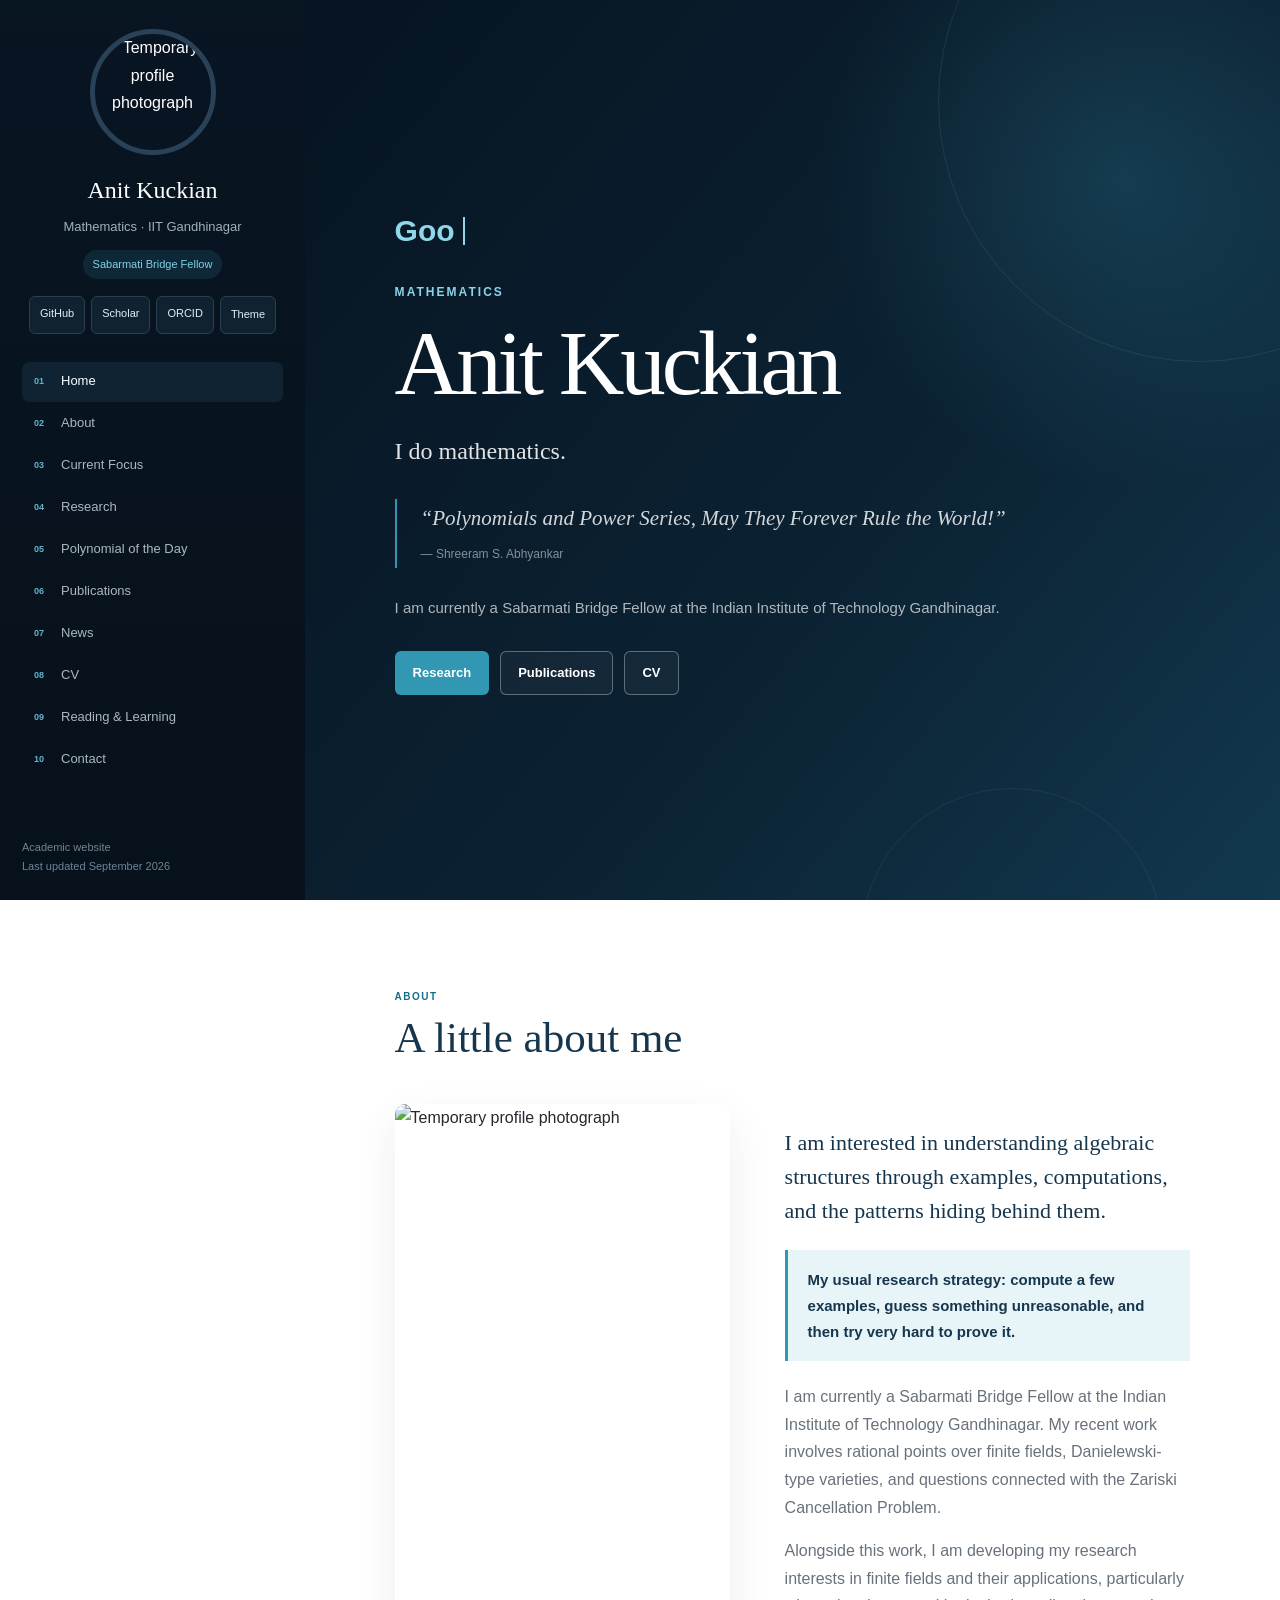
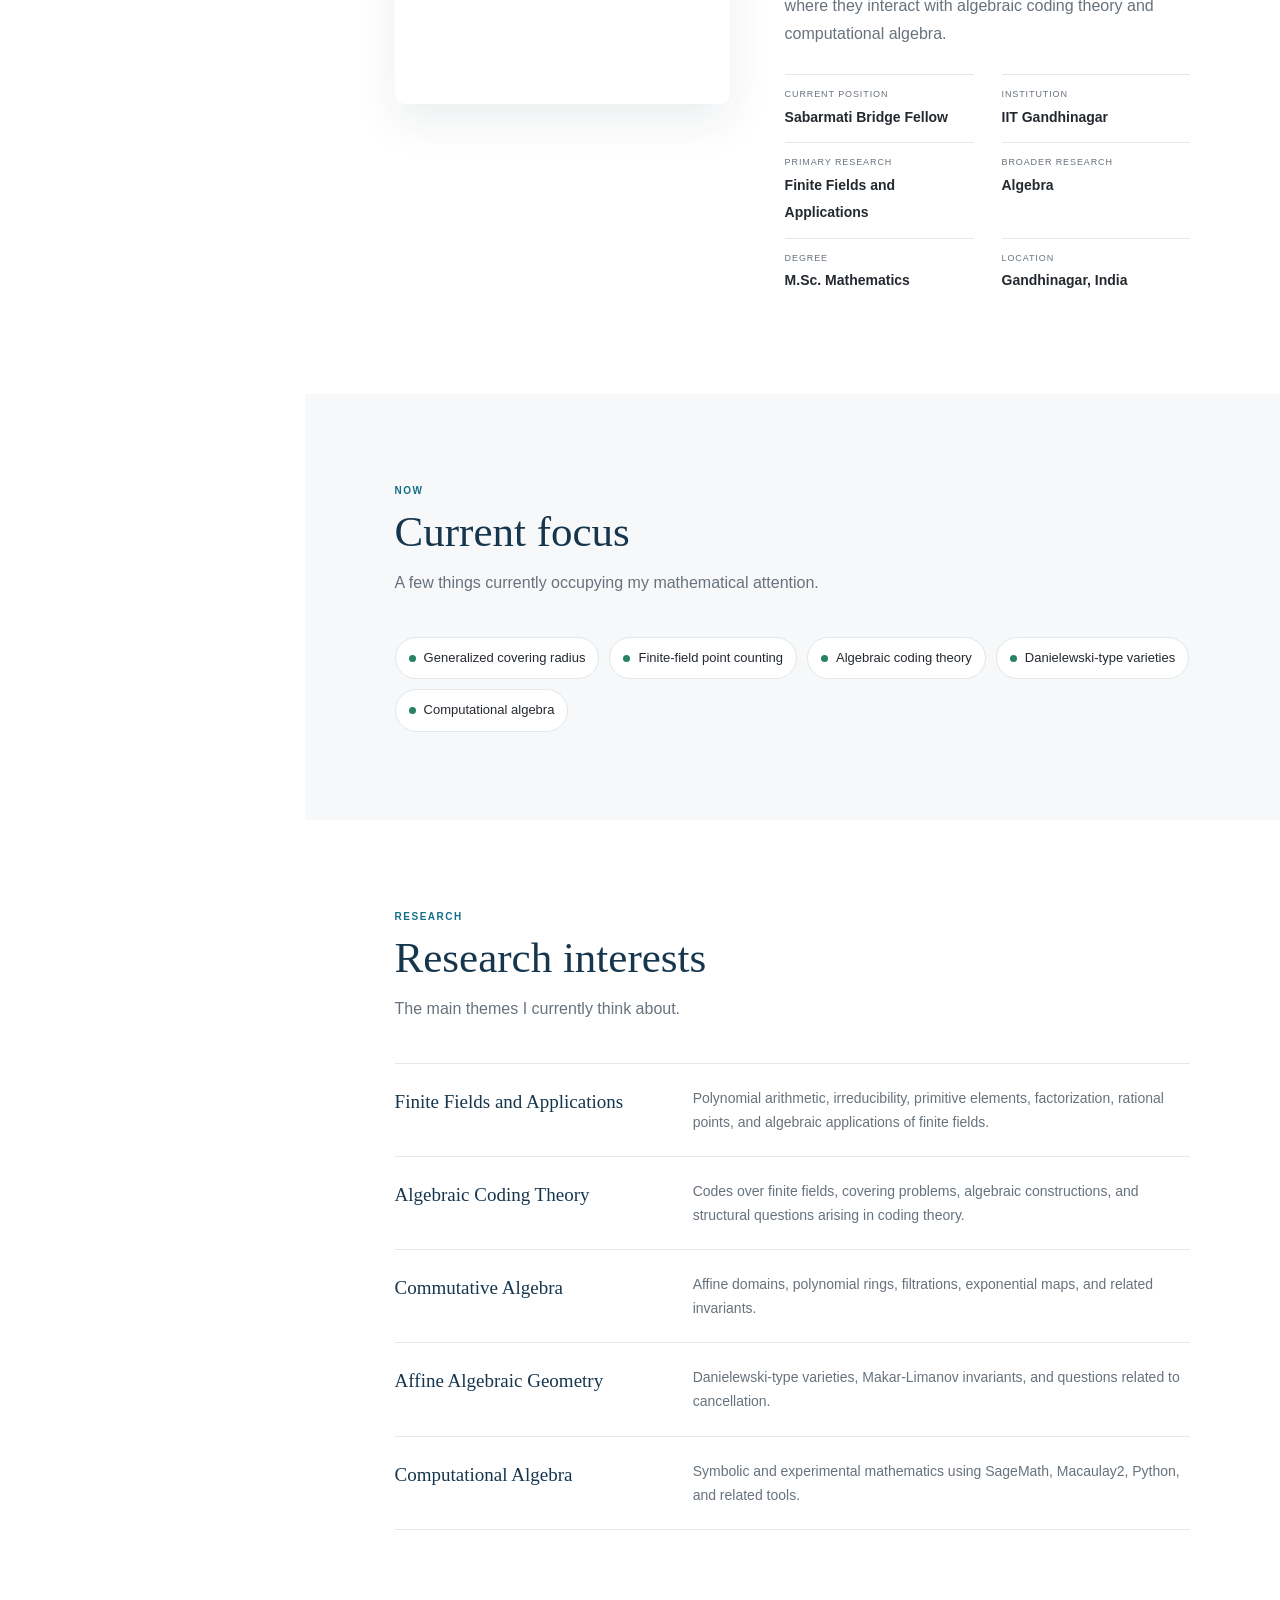
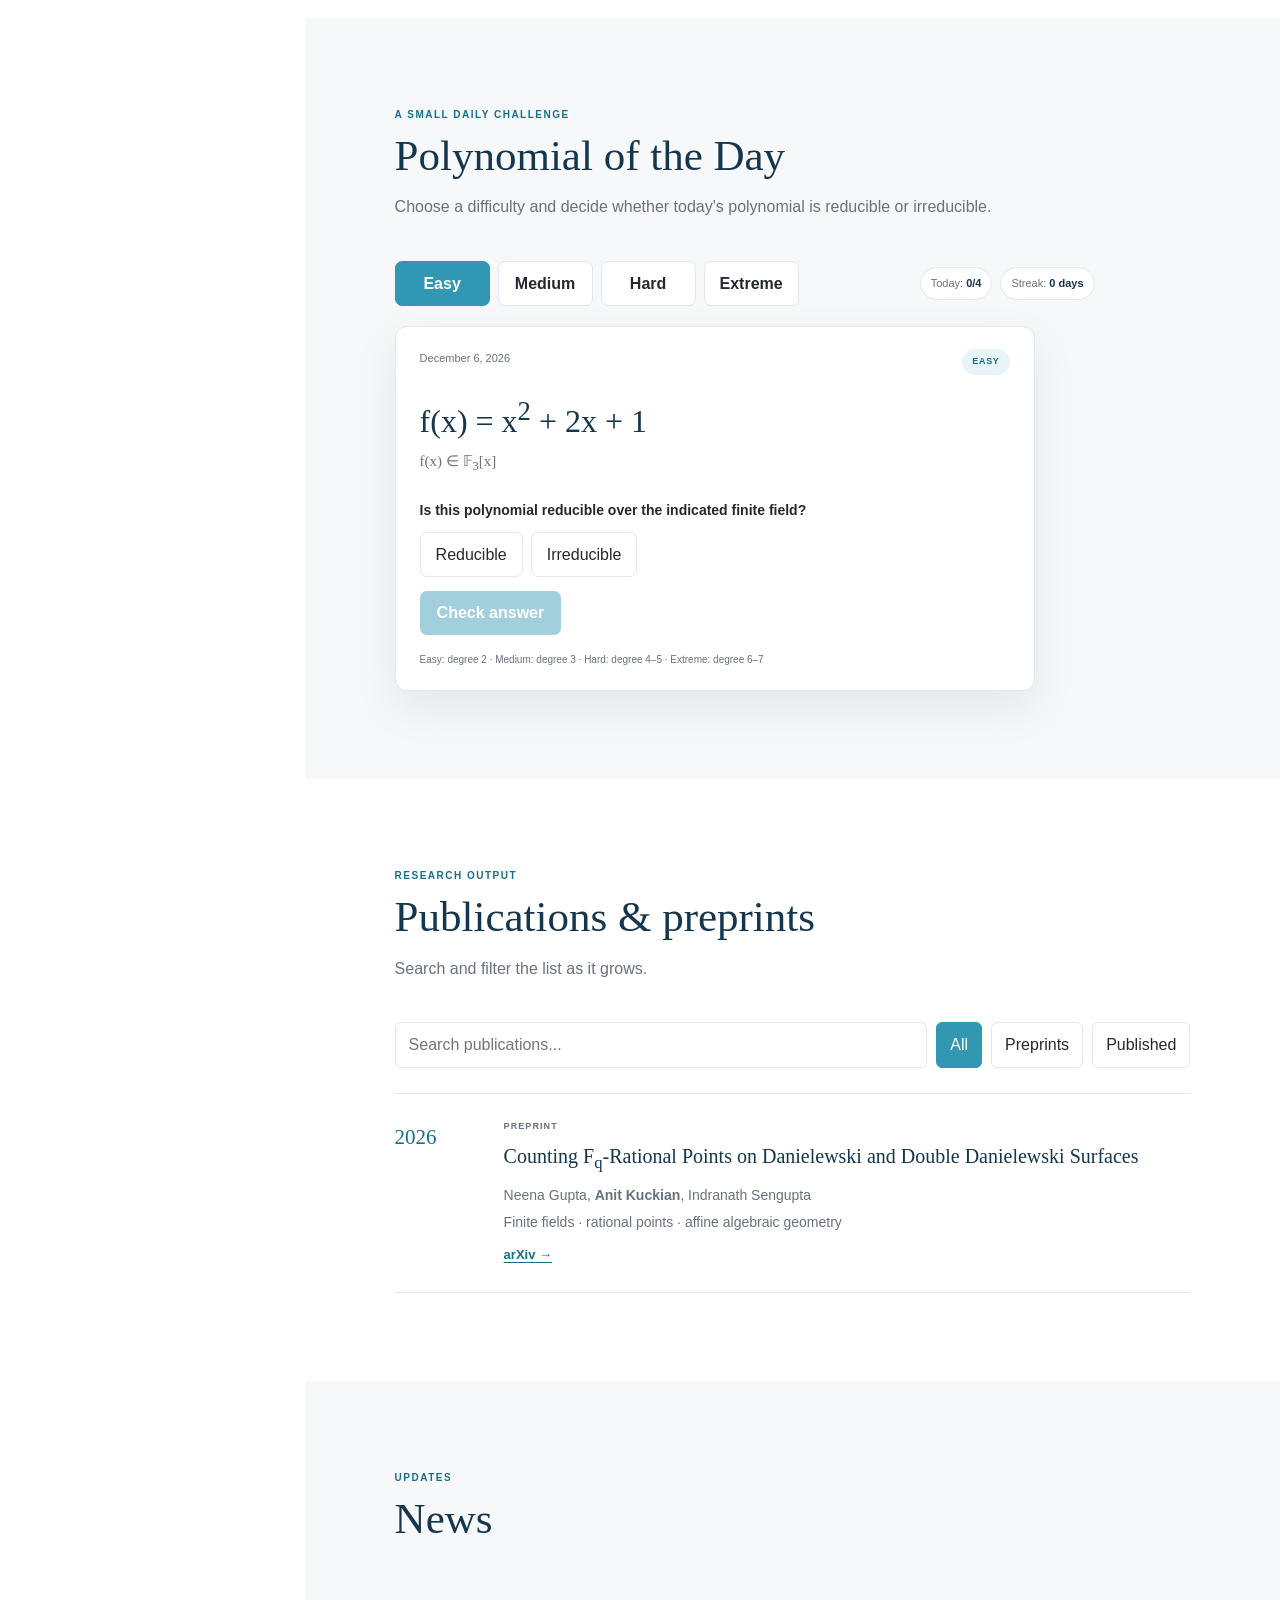
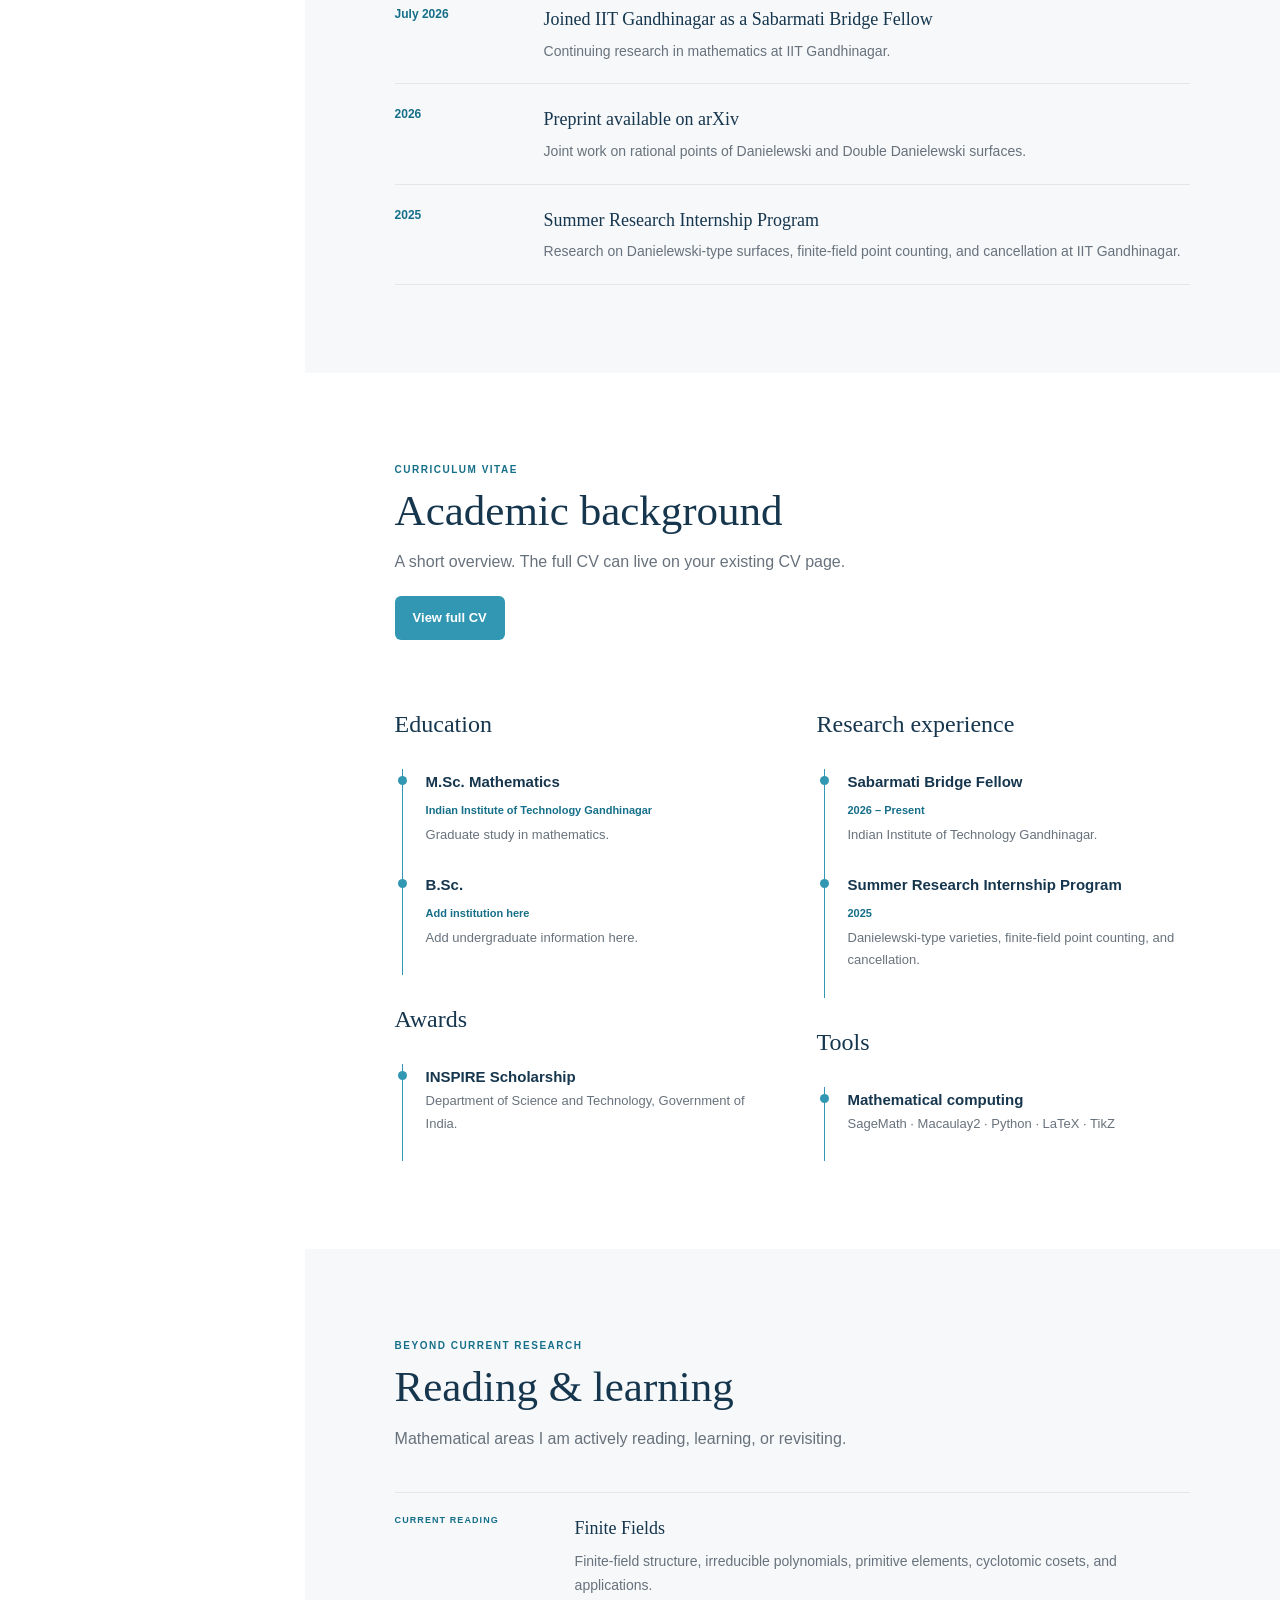
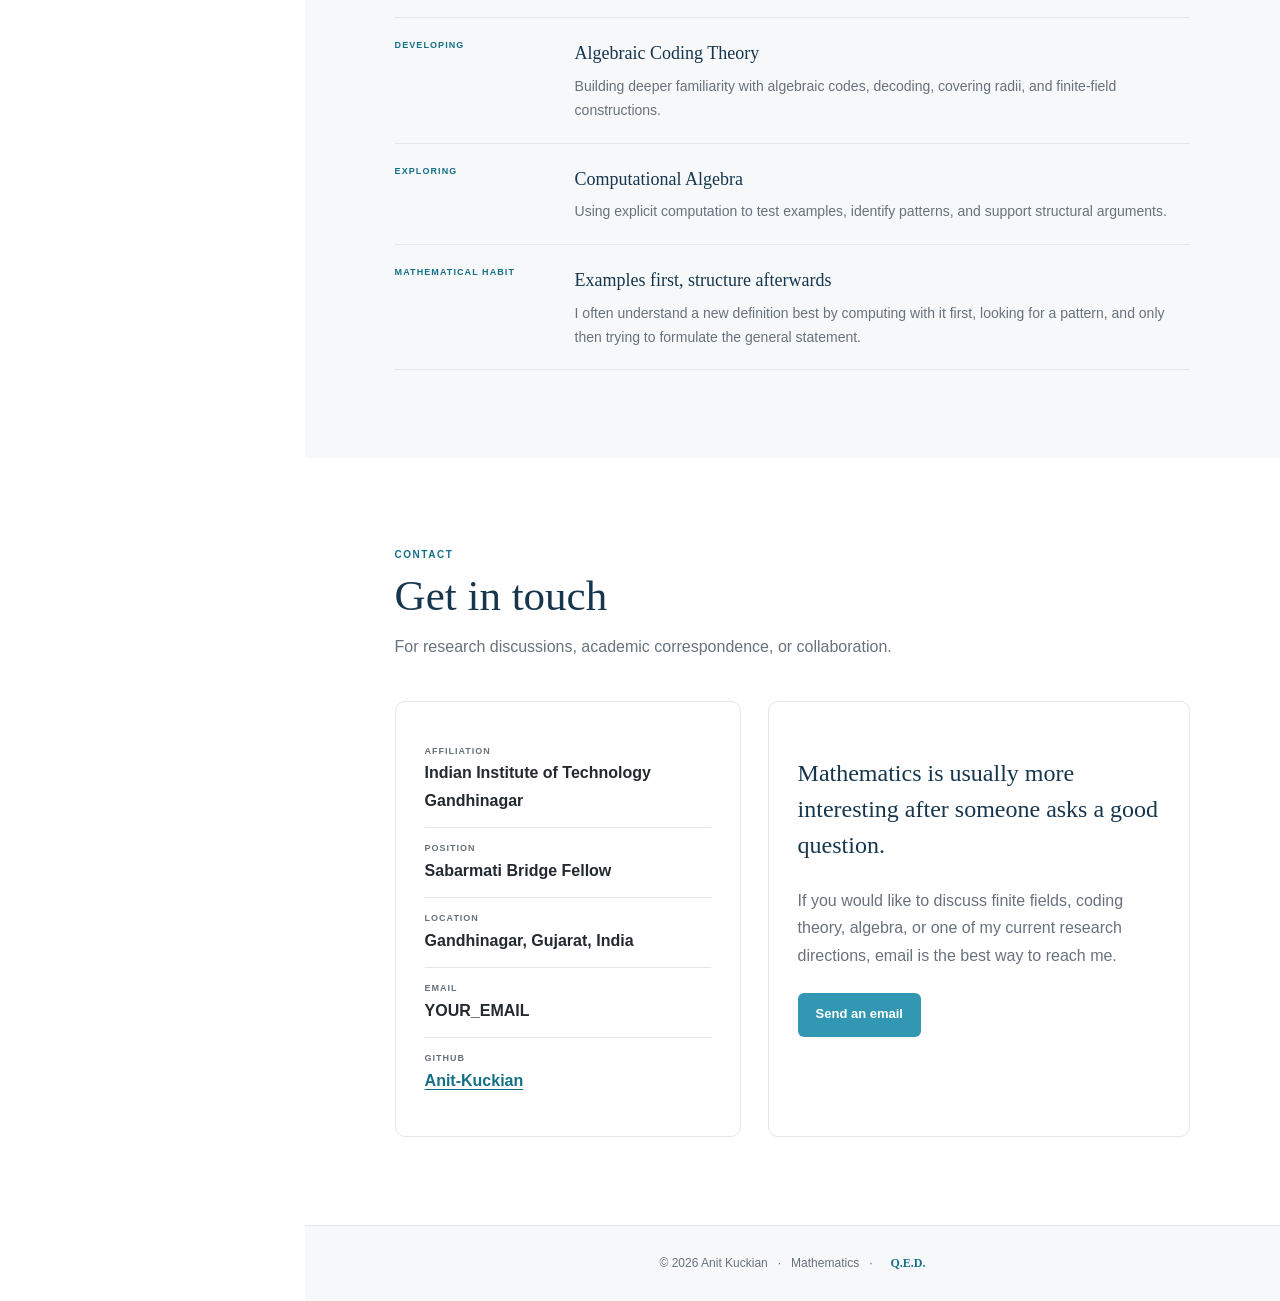
==== commit ffd53bf0: "Update print statement from 'Hello' to 'Goodbye'" ====
--- a/index.html
+++ b/index.html
@@ -5,14 +5,14 @@
 
 <meta charset="UTF-8">
 
-<meta name="viewport"
-      content="width=device-width, initial-scale=1">
+<meta name="viewport" content="width=device-width, initial-scale=1">
 
 <title>Anit Kuckian | Mathematics</title>
 
 <meta
-name="description"
-content="Academic website of Anit Kuckian, Sabarmati Bridge Fellow at IIT Gandhinagar. Research interests include finite fields and applications, algebraic coding theory, commutative algebra, affine algebraic geometry, and computational algebra.">
+    name="description"
+    content="Academic website of Anit Kuckian, Sabarmati Bridge Fellow at IIT Gandhinagar. Research interests include finite fields and applications, algebraic coding theory, commutative algebra, affine algebraic geometry, and computational algebra."
+>
 
 <meta name="author" content="Anit Kuckian">
 
@@ -20,10 +20,10 @@
 
 <meta name="theme-color" content="#081522">
 
-
 <link
-rel="canonical"
-href="https://anit-kuckian.github.io/">
+    rel="canonical"
+    href="https://anit-kuckian.github.io/"
+>
 
 
 <!-- =========================================================
@@ -32,14 +32,20 @@
 
 <meta property="og:type" content="website">
 
-<meta property="og:title"
-      content="Anit Kuckian | Mathematics">
-
-<meta property="og:description"
-      content="Finite fields and applications, algebra, and related areas.">
-
-<meta property="og:url"
-      content="https://anit-kuckian.github.io/">
+<meta
+    property="og:title"
+    content="Anit Kuckian | Mathematics"
+>
+
+<meta
+    property="og:description"
+    content="Finite fields and applications, algebra, and related areas."
+>
+
+<meta
+    property="og:url"
+    content="https://anit-kuckian.github.io/"
+>
 
 
 <!-- =========================================================
@@ -47,7 +53,6 @@
 ========================================================= -->
 
 <script type="application/ld+json">
-
 {
   "@context": "https://schema.org",
   "@type": "Person",
@@ -73,12 +78,11 @@
     "Computational Algebra"
   ]
 }
-
 </script>
 
 
 <!-- =========================================================
-     SAVED THEME
+     LOAD SAVED THEME
 ========================================================= -->
 
 <script>
@@ -86,15 +90,15 @@
 (function () {
 
     const theme =
-    localStorage.getItem("anit-theme");
+        localStorage.getItem("anit-theme");
 
     if (theme) {
 
         document.documentElement
-        .setAttribute(
-            "data-theme",
-            theme
-        );
+            .setAttribute(
+                "data-theme",
+                theme
+            );
 
     }
 
@@ -146,22 +150,22 @@
     --radius: 10px;
 
     --shadow:
-    0 17px 45px
-    rgba(17,39,57,0.08);
+        0 17px 45px
+        rgba(17,39,57,0.08);
 
     --serif:
-    Georgia,
-    "Times New Roman",
-    serif;
+        Georgia,
+        "Times New Roman",
+        serif;
 
     --sans:
-    -apple-system,
-    BlinkMacSystemFont,
-    "Segoe UI",
-    Roboto,
-    Helvetica,
-    Arial,
-    sans-serif;
+        -apple-system,
+        BlinkMacSystemFont,
+        "Segoe UI",
+        Roboto,
+        Helvetica,
+        Arial,
+        sans-serif;
 
 }
 
@@ -189,8 +193,8 @@
     --accent-soft: #17343f;
 
     --shadow:
-    0 17px 45px
-    rgba(0,0,0,0.27);
+        0 17px 45px
+        rgba(0,0,0,0.27);
 
 }
 
@@ -263,6 +267,13 @@
 }
 
 
+section {
+
+    scroll-margin-top: 20px;
+
+}
+
+
 /* =========================================================
    ACCESSIBILITY
 ========================================================= */
@@ -271,17 +282,15 @@
 
     position: fixed;
 
+    top: 12px;
+
+    left: 12px;
+
     z-index: 5000;
 
-    top: 12px;
-
-    left: 12px;
-
-    transform:
-    translateY(-160%);
-
-    padding:
-    10px 15px;
+    transform: translateY(-160%);
+
+    padding: 10px 15px;
 
     background: white;
 
@@ -306,17 +315,10 @@
 input:focus-visible {
 
     outline:
-    3px solid
-    var(--focus);
+        3px solid
+        var(--focus);
 
     outline-offset: 3px;
-
-}
-
-
-section {
-
-    scroll-margin-top: 20px;
 
 }
 
@@ -330,17 +332,17 @@
     position: fixed;
 
     inset:
-    0 auto 0 0;
+        0 auto 0 0;
 
     width:
-    var(--sidebar-width);
+        var(--sidebar-width);
 
     background:
-    linear-gradient(
-        180deg,
-        #081522,
-        #07111b
-    );
+        linear-gradient(
+            180deg,
+            #081522,
+            #07111b
+        );
 
     color: white;
 
@@ -349,7 +351,7 @@
     z-index: 1000;
 
     transition:
-    transform .3s ease;
+        transform .3s ease;
 
 }
 
@@ -359,7 +361,7 @@
     min-height: 100%;
 
     padding:
-    29px 22px 24px;
+        29px 22px 24px;
 
     display: flex;
 
@@ -386,15 +388,15 @@
     height: 126px;
 
     margin:
-    0 auto 15px;
+        0 auto 15px;
 
     border-radius: 50%;
 
     object-fit: cover;
 
     border:
-    5px solid
-    #294257;
+        5px solid
+        #294257;
 
 }
 
@@ -403,7 +405,8 @@
 
     margin: 0;
 
-    font-family: var(--serif);
+    font-family:
+        var(--serif);
 
     font-size: 24px;
 
@@ -414,11 +417,11 @@
 
 .profile-role {
 
+    margin:
+        5px 0 10px;
+
     color: #9fb0bf;
 
-    margin:
-    5px 0 10px;
-
     font-size: 13px;
 
 }
@@ -429,12 +432,12 @@
     display: inline-block;
 
     padding:
-    5px 10px;
+        5px 10px;
 
     border-radius: 30px;
 
     background:
-    rgba(50,151,179,.15);
+        rgba(50,151,179,.15);
 
     color: #80d1e7;
 
@@ -465,21 +468,21 @@
 .profile-action,
 .theme-toggle {
 
+    min-height: 38px;
+
+    padding:
+        7px 10px;
+
     border:
-    1px solid
-    #284052;
+        1px solid
+        #284052;
+
+    border-radius: 6px;
 
     background:
-    #102130;
+        #102130;
 
     color: #e4edf4;
-
-    min-height: 38px;
-
-    padding:
-    7px 10px;
-
-    border-radius: 6px;
 
     font-size: 11px;
 
@@ -492,7 +495,7 @@
 .theme-toggle:hover {
 
     background:
-    #17354a;
+        #17354a;
 
 }
 
@@ -512,10 +515,10 @@
 
     list-style: none;
 
+    margin: 0;
+
     padding: 0;
 
-    margin: 0;
-
 }
 
 
@@ -524,16 +527,16 @@
     display: grid;
 
     grid-template-columns:
-    27px 1fr;
+        27px 1fr;
 
     align-items: center;
 
     min-height: 40px;
 
+    margin-bottom: 2px;
+
     padding:
-    6px 12px;
-
-    margin-bottom: 2px;
+        6px 12px;
 
     border-radius: 7px;
 
@@ -552,7 +555,7 @@
     color: white;
 
     background:
-    var(--navy-soft);
+        var(--navy-soft);
 
 }
 
@@ -589,7 +592,7 @@
 .site-footer {
 
     margin-left:
-    var(--sidebar-width);
+        var(--sidebar-width);
 
 }
 
@@ -597,8 +600,8 @@
 section {
 
     padding:
-    88px
-    clamp(28px,7vw,95px);
+        88px
+        clamp(28px,7vw,95px);
 
 }
 
@@ -606,7 +609,7 @@
 .section-soft {
 
     background:
-    var(--surface);
+        var(--surface);
 
 }
 
@@ -614,16 +617,16 @@
 .content {
 
     width:
-    min(
-        1080px,
-        100%
-    );
+        min(
+            1080px,
+            100%
+        );
 
 }
 
 
 /* =========================================================
-   SECTION HEADINGS
+   HEADINGS
 ========================================================= */
 
 .section-heading {
@@ -637,11 +640,12 @@
 
 .eyebrow {
 
+    margin-bottom: 7px;
+
     color:
-    var(--accent-dark);
-
-    text-transform:
-    uppercase;
+        var(--accent-dark);
+
+    text-transform: uppercase;
 
     letter-spacing: .15em;
 
@@ -649,28 +653,26 @@
 
     font-weight: 800;
 
-    margin-bottom: 7px;
-
 }
 
 
 .section-heading h2 {
 
     margin:
-    0 0 12px;
+        0 0 12px;
 
     color:
-    var(--heading);
+        var(--heading);
 
     font-family:
-    var(--serif);
+        var(--serif);
 
     font-size:
-    clamp(
-        31px,
-        4vw,
-        43px
-    );
+        clamp(
+            31px,
+            4vw,
+            43px
+        );
 
     font-weight: 400;
 
@@ -684,7 +686,7 @@
     margin: 0;
 
     color:
-    var(--muted);
+        var(--muted);
 
 }
 
@@ -709,18 +711,18 @@
 
     background:
 
-    radial-gradient(
-        circle at 84% 20%,
-        rgba(70,180,210,.18),
-        transparent 28%
-    ),
-
-    linear-gradient(
-        130deg,
-        #071421 0%,
-        #0b2233 58%,
-        #12384e 100%
-    );
+        radial-gradient(
+            circle at 84% 20%,
+            rgba(70,180,210,.18),
+            transparent 28%
+        ),
+
+        linear-gradient(
+            130deg,
+            #071421 0%,
+            #0b2233 58%,
+            #12384e 100%
+        );
 
 }
 
@@ -735,38 +737,38 @@
 
     height: 520px;
 
+    right: -180px;
+
+    top: -160px;
+
+    border:
+        1px solid
+        rgba(255,255,255,.08);
+
     border-radius: 50%;
 
+}
+
+
+.hero::after {
+
+    content: "";
+
+    position: absolute;
+
+    width: 300px;
+
+    height: 300px;
+
+    right: 12%;
+
+    bottom: -190px;
+
     border:
-    1px solid
-    rgba(255,255,255,.08);
-
-    right: -180px;
-
-    top: -160px;
-
-}
-
-
-.hero::after {
-
-    content: "";
-
-    position: absolute;
-
-    width: 300px;
-
-    height: 300px;
+        1px solid
+        rgba(255,255,255,.06);
 
     border-radius: 50%;
-
-    border:
-    1px solid
-    rgba(255,255,255,.06);
-
-    right: 12%;
-
-    bottom: -190px;
 
 }
 
@@ -790,11 +792,11 @@
     color: #8fd7ea;
 
     font-size:
-    clamp(
-        21px,
-        2.4vw,
-        30px
-    );
+        clamp(
+            21px,
+            2.4vw,
+            30px
+        );
 
     font-weight: 600;
 
@@ -821,7 +823,8 @@
     background: #8fd7ea;
 
     animation:
-    greetingBlink .8s infinite;
+        greetingBlink
+        .8s infinite;
 
 }
 
@@ -872,8 +875,7 @@
 
     letter-spacing: .17em;
 
-    text-transform:
-    uppercase;
+    text-transform: uppercase;
 
 }
 
@@ -881,17 +883,17 @@
 .hero h1 {
 
     margin:
-    0 0 22px;
+        0 0 22px;
 
     font-family:
-    var(--serif);
+        var(--serif);
 
     font-size:
-    clamp(
-        58px,
-        8vw,
-        91px
-    );
+        clamp(
+            58px,
+            8vw,
+            91px
+        );
 
     font-weight: 400;
 
@@ -905,22 +907,22 @@
 .hero-main-line {
 
     margin:
-    0 0 17px;
+        0 0 17px;
 
     font-family:
-    var(--serif);
+        var(--serif);
 
     font-size:
-    clamp(
-        18px,
-        2vw,
-        24px
-    );
+        clamp(
+            18px,
+            2vw,
+            24px
+        );
 
     font-weight: 400;
 
     color:
-    rgba(255,255,255,.88);
+        rgba(255,255,255,.88);
 
 }
 
@@ -934,14 +936,14 @@
     max-width: 720px;
 
     margin:
-    27px 0 0;
+        27px 0 0;
 
     padding:
-    3px 0 3px 24px;
+        3px 0 3px 24px;
 
     border-left:
-    2px solid
-    var(--accent);
+        2px solid
+        var(--accent);
 
 }
 
@@ -951,17 +953,17 @@
     margin: 0;
 
     color:
-    rgba(255,255,255,.82);
+        rgba(255,255,255,.82);
 
     font-family:
-    var(--serif);
+        var(--serif);
 
     font-size:
-    clamp(
-        17px,
-        2vw,
-        21px
-    );
+        clamp(
+            17px,
+            2vw,
+            21px
+        );
 
     font-style: italic;
 
@@ -977,10 +979,10 @@
     margin-top: 9px;
 
     color:
-    rgba(255,255,255,.50);
+        rgba(255,255,255,.50);
 
     font-family:
-    var(--sans);
+        var(--sans);
 
     font-size: 12px;
 
@@ -996,7 +998,7 @@
     margin-top: 27px;
 
     color:
-    rgba(255,255,255,.68);
+        rgba(255,255,255,.68);
 
     font-size: 15px;
 
@@ -1017,7 +1019,7 @@
 
 
 /* =========================================================
-   BUTTONS
+   GENERAL BUTTON
 ========================================================= */
 
 .button {
@@ -1031,14 +1033,14 @@
     min-height: 44px;
 
     padding:
-    9px 17px;
+        9px 17px;
+
+    border:
+        1px solid
+        transparent;
 
     border-radius: 6px;
 
-    border:
-    1px solid
-    transparent;
-
     text-decoration: none;
 
     font-size: 13px;
@@ -1046,7 +1048,7 @@
     font-weight: 700;
 
     transition:
-    transform .2s;
+        transform .2s;
 
 }
 
@@ -1054,7 +1056,7 @@
 .button:hover {
 
     transform:
-    translateY(-2px);
+        translateY(-2px);
 
 }
 
@@ -1064,7 +1066,7 @@
     color: white;
 
     background:
-    var(--accent);
+        var(--accent);
 
 }
 
@@ -1074,7 +1076,7 @@
     color: white;
 
     background:
-    var(--accent-dark);
+        var(--accent-dark);
 
 }
 
@@ -1084,10 +1086,10 @@
     color: white;
 
     border-color:
-    rgba(255,255,255,.32);
+        rgba(255,255,255,.32);
 
     background:
-    rgba(255,255,255,.04);
+        rgba(255,255,255,.04);
 
 }
 
@@ -1097,7 +1099,7 @@
     color: white;
 
     background:
-    rgba(255,255,255,.10);
+        rgba(255,255,255,.10);
 
 }
 
@@ -1111,8 +1113,8 @@
     display: grid;
 
     grid-template-columns:
-    minmax(250px,335px)
-    1fr;
+        minmax(250px,335px)
+        1fr;
 
     gap: 55px;
 
@@ -1130,10 +1132,10 @@
     object-fit: cover;
 
     border-radius:
-    var(--radius);
+        var(--radius);
 
     box-shadow:
-    var(--shadow);
+        var(--shadow);
 
 }
 
@@ -1141,10 +1143,10 @@
 .about-intro {
 
     color:
-    var(--heading);
+        var(--heading);
 
     font-family:
-    var(--serif);
+        var(--serif);
 
     font-size: 22px;
 
@@ -1156,20 +1158,20 @@
 .about-humour {
 
     margin:
-    22px 0;
+        22px 0;
 
     padding:
-    17px 20px;
+        17px 20px;
 
     border-left:
-    3px solid
-    var(--accent);
+        3px solid
+        var(--accent);
 
     background:
-    var(--accent-soft);
+        var(--accent-soft);
 
     color:
-    var(--heading);
+        var(--heading);
 
     font-size: 15px;
 
@@ -1179,7 +1181,7 @@
 .about-text {
 
     color:
-    var(--muted);
+        var(--muted);
 
 }
 
@@ -1189,10 +1191,10 @@
     display: grid;
 
     grid-template-columns:
-    repeat(2,1fr);
+        repeat(2,1fr);
 
     gap:
-    0 28px;
+        0 28px;
 
     margin-top: 27px;
 
@@ -1202,11 +1204,11 @@
 .about-detail {
 
     padding:
-    12px 0;
+        12px 0;
 
     border-top:
-    1px solid
-    var(--border);
+        1px solid
+        var(--border);
 
 }
 
@@ -1216,10 +1218,9 @@
     display: block;
 
     color:
-    var(--muted);
-
-    text-transform:
-    uppercase;
+        var(--muted);
+
+    text-transform: uppercase;
 
     font-size: 9px;
 
@@ -1259,14 +1260,14 @@
     gap: 8px;
 
     padding:
-    9px 13px;
+        9px 13px;
 
     background:
-    var(--card);
+        var(--card);
 
     border:
-    1px solid
-    var(--border);
+        1px solid
+        var(--border);
 
     border-radius: 50px;
 
@@ -1284,7 +1285,7 @@
     border-radius: 50%;
 
     background:
-    var(--green);
+        var(--green);
 
 }
 
@@ -1296,8 +1297,8 @@
 .research-list {
 
     border-top:
-    1px solid
-    var(--border);
+        1px solid
+        var(--border);
 
 }
 
@@ -1307,17 +1308,17 @@
     display: grid;
 
     grid-template-columns:
-    minmax(210px,.7fr)
-    1.3fr;
+        minmax(210px,.7fr)
+        1.3fr;
 
     gap: 30px;
 
     padding:
-    22px 0;
+        22px 0;
 
     border-bottom:
-    1px solid
-    var(--border);
+        1px solid
+        var(--border);
 
 }
 
@@ -1327,10 +1328,10 @@
     margin: 0;
 
     color:
-    var(--heading);
+        var(--heading);
 
     font-family:
-    var(--serif);
+        var(--serif);
 
     font-size: 19px;
 
@@ -1344,7 +1345,7 @@
     margin: 0;
 
     color:
-    var(--muted);
+        var(--muted);
 
     font-size: 14px;
 
@@ -1366,8 +1367,7 @@
 
     display: flex;
 
-    justify-content:
-    space-between;
+    justify-content: space-between;
 
     align-items: center;
 
@@ -1380,403 +1380,585 @@
 }
 
 
+.difficulty-row {
+
+    display: flex;
+
+    flex-wrap: wrap;
+
+    gap: 8px;
+
+}
+
+
+.difficulty-button {
+
+    min-width: 95px;
+
+    min-height: 40px;
+
+    padding:
+        8px 14px;
+
+    border:
+        1px solid
+        var(--border);
+
+    border-radius: 7px;
+
+    background:
+        var(--card);
+
+    color:
+        var(--text);
+
+    font-weight: 600;
+
+    transition: .2s;
+
+}
+
+
+.difficulty-button:hover {
+
+    border-color:
+        var(--accent);
+
+}
+
+
+.difficulty-button.active {
+
+    color: white;
+
+    background:
+        var(--accent);
+
+    border-color:
+        var(--accent);
+
+}
+
+
 .polynomial-score {
 
     display: inline-flex;
 
+    flex-wrap: wrap;
+
     gap: 8px;
 
+}
+
+
+.score-chip {
+
+    padding:
+        6px 10px;
+
+    border:
+        1px solid
+        var(--border);
+
+    border-radius: 30px;
+
+    background:
+        var(--card);
+
+    color:
+        var(--muted);
+
+    font-size: 11px;
+
+}
+
+
+.score-chip strong {
+
+    color:
+        var(--heading);
+
+}
+
+
+.polynomial-card {
+
+    position: relative;
+
+    max-width: 640px;
+
+    padding:
+        22px 24px;
+
+    background:
+        var(--card);
+
+    border:
+        1px solid
+        var(--border);
+
+    border-radius: 12px;
+
+    box-shadow:
+        var(--shadow);
+
+    overflow: hidden;
+
+}
+
+
+.polynomial-top {
+
+    display: flex;
+
+    justify-content: space-between;
+
+    align-items: flex-start;
+
     flex-wrap: wrap;
 
-}
-
-
-.score-chip {
+    gap: 10px;
+
+    margin-bottom: 18px;
+
+}
+
+
+.polynomial-date {
+
+    color:
+        var(--muted);
+
+    font-size: 11px;
+
+}
+
+
+.polynomial-difficulty {
 
     padding:
-    6px 10px;
+        5px 10px;
+
+    border-radius: 30px;
+
+    background:
+        var(--accent-soft);
+
+    color:
+        var(--accent-dark);
+
+    text-transform: uppercase;
+
+    letter-spacing: .08em;
+
+    font-size: 9px;
+
+    font-weight: 800;
+
+}
+
+
+.polynomial-display {
+
+    margin:
+        8px 0 6px;
+
+    color:
+        var(--heading);
+
+    font-family:
+        var(--serif);
+
+    font-size:
+        clamp(
+            22px,
+            3.4vw,
+            32px
+        );
+
+    line-height: 1.4;
+
+    overflow-wrap: anywhere;
+
+}
+
+
+.polynomial-field {
+
+    margin-bottom: 20px;
+
+    color:
+        var(--muted);
+
+    font-family:
+        var(--serif);
+
+    font-size: 15px;
+
+}
+
+
+.polynomial-question {
+
+    margin-bottom: 10px;
+
+    font-size: 14px;
+
+    font-weight: 600;
+
+}
+
+
+.guess-row {
+
+    display: flex;
+
+    flex-wrap: wrap;
+
+    gap: 8px;
+
+}
+
+
+.guess-button {
+
+    min-height: 40px;
+
+    padding:
+        8px 15px;
 
     border:
-    1px solid
-    var(--border);
-
-    border-radius: 30px;
+        1px solid
+        var(--border);
+
+    border-radius: 7px;
 
     background:
-    var(--card);
+        var(--card);
 
     color:
-    var(--muted);
+        var(--text);
+
+    transition: .2s;
+
+}
+
+
+.guess-button:hover {
+
+    border-color:
+        var(--accent);
+
+}
+
+
+.guess-button.selected {
+
+    border-color:
+        var(--accent);
+
+    background:
+        var(--accent-soft);
+
+    color:
+        var(--accent-dark);
+
+}
+
+
+.check-answer {
+
+    min-height: 40px;
+
+    margin-top: 14px;
+
+    padding:
+        8px 17px;
+
+    border: 0;
+
+    border-radius: 7px;
+
+    background:
+        var(--accent);
+
+    color: white;
+
+    font-weight: 700;
+
+}
+
+
+.check-answer:disabled {
+
+    opacity: .45;
+
+    cursor: not-allowed;
+
+}
+
+
+.polynomial-result {
+
+    margin-top: 20px;
+
+    padding-top: 18px;
+
+    border-top:
+        1px solid
+        var(--border);
+
+}
+
+
+.polynomial-result[hidden] {
+
+    display: none;
+
+}
+
+
+.result-heading {
+
+    margin-bottom: 8px;
+
+    font-family:
+        var(--serif);
+
+    font-size: 20px;
+
+}
+
+
+.correct-answer {
+
+    color:
+        var(--green);
+
+}
+
+
+.wrong-answer {
+
+    color:
+        var(--red);
+
+}
+
+
+.factorization-box {
+
+    margin-top: 12px;
+
+    padding:
+        13px 14px;
+
+    border-radius: 7px;
+
+    background:
+        var(--surface);
+
+    color:
+        var(--heading);
+
+    font-family:
+        var(--serif);
+
+    font-size: 17px;
+
+}
+
+
+.daily-note {
+
+    margin-top: 16px;
+
+    color:
+        var(--muted);
+
+    font-size: 10px;
+
+}
+
+
+/* =========================================================
+   PERFECT 4/4 CELEBRATION
+========================================================= */
+
+.perfect-celebration {
+
+    margin-top: 20px;
+
+    padding:
+        18px 18px;
+
+    border:
+        1px solid
+        var(--border);
+
+    border-radius: 9px;
+
+    background:
+        var(--accent-soft);
+
+    text-align: center;
+
+    color:
+        var(--heading);
+
+}
+
+
+.perfect-celebration[hidden] {
+
+    display: none;
+
+}
+
+
+.perfect-field-symbol {
+
+    width: 62px;
+
+    height: 62px;
+
+    margin:
+        0 auto 8px;
+
+    display: flex;
+
+    align-items: center;
+
+    justify-content: center;
+
+    border:
+        1px solid
+        var(--accent);
+
+    border-radius: 50%;
+
+    color:
+        var(--accent-dark);
+
+    font-family:
+        var(--serif);
+
+    font-size: 24px;
+
+}
+
+
+.perfect-celebration.show
+.perfect-field-symbol {
+
+    animation:
+        perfectFieldPulse
+        1.35s ease-out;
+
+}
+
+
+.perfect-celebration.show {
+
+    animation:
+        perfectCelebrationFade
+        2.3s ease both;
+
+}
+
+
+.perfect-title {
+
+    font-family:
+        var(--serif);
+
+    font-size: 19px;
+
+    font-weight: 700;
+
+}
+
+
+.perfect-subtitle {
+
+    margin-top: 3px;
+
+    color:
+        var(--muted);
 
     font-size: 11px;
 
 }
 
 
-.score-chip strong {
-
-    color:
-    var(--heading);
-
-}
-
-
-.difficulty-row {
-
-    display: flex;
-
-    flex-wrap: wrap;
-
-    gap: 8px;
-
-}
-
-
-.difficulty-button {
-
-    min-width: 95px;
-
-    min-height: 40px;
-
-    padding:
-    8px 14px;
-
-    border:
-    1px solid
-    var(--border);
-
-    border-radius: 7px;
-
-    background:
-    var(--card);
-
-    color:
-    var(--text);
-
-    font-weight: 600;
-
-    transition: .2s;
-
-}
-
-
-.difficulty-button:hover {
-
-    border-color:
-    var(--accent);
-
-}
-
-
-.difficulty-button.active {
-
-    background:
-    var(--accent);
-
-    border-color:
-    var(--accent);
-
-    color: white;
-
-}
-
-
-.polynomial-card {
-
-    max-width: 640px;
-
-    padding:
-    22px 24px;
-
-    background:
-    var(--card);
-
-    border:
-    1px solid
-    var(--border);
-
-    border-radius: 12px;
-
-    box-shadow:
-    var(--shadow);
-
-}
-
-
-.polynomial-top {
-
-    display: flex;
-
-    justify-content:
-    space-between;
-
-    align-items:
-    flex-start;
-
-    flex-wrap: wrap;
-
-    gap: 10px;
-
-    margin-bottom: 18px;
-
-}
-
-
-.polynomial-date {
-
-    color:
-    var(--muted);
-
-    font-size: 11px;
-
-}
-
-
-.polynomial-difficulty {
-
-    padding:
-    5px 10px;
-
-    border-radius: 30px;
-
-    background:
-    var(--accent-soft);
-
-    color:
-    var(--accent-dark);
-
-    text-transform:
-    uppercase;
-
-    letter-spacing: .08em;
-
-    font-size: 9px;
-
-    font-weight: 800;
-
-}
-
-
-.polynomial-display {
-
-    margin:
-    8px 0 6px;
-
-    color:
-    var(--heading);
-
-    font-family:
-    var(--serif);
-
-    font-size:
-    clamp(
-        22px,
-        3.4vw,
-        32px
-    );
-
-    line-height: 1.4;
-
-    overflow-wrap:
-    anywhere;
-
-}
-
-
-.polynomial-field {
-
-    margin-bottom: 20px;
-
-    color:
-    var(--muted);
-
-    font-family:
-    var(--serif);
-
-    font-size: 15px;
-
-}
-
-
-.polynomial-question {
-
-    margin-bottom: 10px;
-
-    font-size: 14px;
-
-    font-weight: 600;
-
-}
-
-
-.guess-row {
-
-    display: flex;
-
-    flex-wrap: wrap;
-
-    gap: 8px;
-
-}
-
-
-.guess-button {
-
-    min-height: 40px;
-
-    padding:
-    8px 15px;
-
-    border-radius: 7px;
-
-    border:
-    1px solid
-    var(--border);
-
-    background:
-    var(--card);
-
-    color:
-    var(--text);
-
-    transition: .2s;
-
-}
-
-
-.guess-button:hover {
-
-    border-color:
-    var(--accent);
-
-}
-
-
-.guess-button.selected {
-
-    border-color:
-    var(--accent);
-
-    background:
-    var(--accent-soft);
-
-    color:
-    var(--accent-dark);
-
-}
-
-
-.check-answer {
-
-    min-height: 40px;
-
-    margin-top: 14px;
-
-    padding:
-    8px 17px;
-
-    border: 0;
-
-    border-radius: 7px;
-
-    background:
-    var(--accent);
-
-    color: white;
-
-    font-weight: 700;
-
-}
-
-
-.check-answer:disabled {
-
-    opacity: .45;
-
-    cursor: not-allowed;
-
-}
-
-
-.polynomial-result {
-
-    margin-top: 20px;
-
-    padding-top: 18px;
-
-    border-top:
-    1px solid
-    var(--border);
-
-}
-
-
-.polynomial-result[hidden] {
-
-    display: none;
-
-}
-
-
-.result-heading {
-
-    margin-bottom: 8px;
-
-    font-family:
-    var(--serif);
-
-    font-size: 20px;
-
-}
-
-
-.correct-answer {
-
-    color:
-    var(--green);
-
-}
-
-
-.wrong-answer {
-
-    color:
-    var(--red);
-
-}
-
-
-.factorization-box {
-
-    margin-top: 12px;
-
-    padding:
-    13px 14px;
-
-    border-radius: 7px;
-
-    background:
-    var(--surface);
-
-    color:
-    var(--heading);
-
-    font-family:
-    var(--serif);
-
-    font-size: 17px;
-
-}
-
-
-.daily-note {
-
-    margin-top: 16px;
-
-    color:
-    var(--muted);
-
-    font-size: 10px;
+@keyframes perfectFieldPulse {
+
+    0% {
+
+        transform:
+            scale(.72);
+
+        opacity: .2;
+
+    }
+
+    35% {
+
+        transform:
+            scale(1.15);
+
+        opacity: 1;
+
+    }
+
+    65% {
+
+        transform:
+            scale(.96);
+
+    }
+
+    100% {
+
+        transform:
+            scale(1);
+
+    }
+
+}
+
+
+@keyframes perfectCelebrationFade {
+
+    0% {
+
+        opacity: 0;
+
+        transform:
+            translateY(5px);
+
+    }
+
+    15% {
+
+        opacity: 1;
+
+        transform:
+            translateY(0);
+
+    }
+
+    82% {
+
+        opacity: 1;
+
+    }
+
+    100% {
+
+        opacity: 0;
+
+    }
 
 }
 
@@ -1801,24 +1983,24 @@
 .publication-search {
 
     flex:
-    1 1 280px;
+        1 1 280px;
 
     min-height: 43px;
 
     padding:
-    8px 13px;
+        8px 13px;
 
     border:
-    1px solid
-    var(--border);
+        1px solid
+        var(--border);
 
     border-radius: 6px;
 
     background:
-    var(--card);
+        var(--card);
 
     color:
-    var(--text);
+        var(--text);
 
 }
 
@@ -1828,19 +2010,19 @@
     min-height: 43px;
 
     padding:
-    8px 13px;
+        8px 13px;
 
     border:
-    1px solid
-    var(--border);
+        1px solid
+        var(--border);
 
     border-radius: 6px;
 
     background:
-    var(--card);
+        var(--card);
 
     color:
-    var(--text);
+        var(--text);
 
 }
 
@@ -1848,12 +2030,12 @@
 .filter.active {
 
     background:
-    var(--accent);
+        var(--accent);
 
     color: white;
 
     border-color:
-    var(--accent);
+        var(--accent);
 
 }
 
@@ -1863,16 +2045,16 @@
     display: grid;
 
     grid-template-columns:
-    85px 1fr;
+        85px 1fr;
 
     gap: 24px;
 
     padding:
-    25px 0;
+        25px 0;
 
     border-top:
-    1px solid
-    var(--border);
+        1px solid
+        var(--border);
 
 }
 
@@ -1880,8 +2062,8 @@
 .publication:last-child {
 
     border-bottom:
-    1px solid
-    var(--border);
+        1px solid
+        var(--border);
 
 }
 
@@ -1889,10 +2071,10 @@
 .publication-year {
 
     color:
-    var(--accent-dark);
+        var(--accent-dark);
 
     font-family:
-    var(--serif);
+        var(--serif);
 
     font-size: 21px;
 
@@ -1902,10 +2084,9 @@
 .publication-type {
 
     color:
-    var(--muted);
-
-    text-transform:
-    uppercase;
+        var(--muted);
+
+    text-transform: uppercase;
 
     font-size: 9px;
 
@@ -1919,13 +2100,13 @@
 .publication h3 {
 
     margin:
-    5px 0;
+        5px 0;
 
     color:
-    var(--heading);
+        var(--heading);
 
     font-family:
-    var(--serif);
+        var(--serif);
 
     font-size: 20px;
 
@@ -1937,10 +2118,10 @@
 .publication p {
 
     margin:
-    3px 0;
+        3px 0;
 
     color:
-    var(--muted);
+        var(--muted);
 
     font-size: 14px;
 
@@ -1978,16 +2159,16 @@
     display: grid;
 
     grid-template-columns:
-    125px 1fr;
+        125px 1fr;
 
     gap: 24px;
 
     padding:
-    20px 0;
+        20px 0;
 
     border-bottom:
-    1px solid
-    var(--border);
+        1px solid
+        var(--border);
 
 }
 
@@ -1995,7 +2176,7 @@
 .news-date {
 
     color:
-    var(--accent-dark);
+        var(--accent-dark);
 
     font-size: 12px;
 
@@ -2007,13 +2188,13 @@
 .news-item h3 {
 
     margin:
-    0 0 4px;
+        0 0 4px;
 
     color:
-    var(--heading);
+        var(--heading);
 
     font-family:
-    var(--serif);
+        var(--serif);
 
     font-size: 18px;
 
@@ -2027,7 +2208,7 @@
     margin: 0;
 
     color:
-    var(--muted);
+        var(--muted);
 
     font-size: 14px;
 
@@ -2043,7 +2224,7 @@
     display: grid;
 
     grid-template-columns:
-    1fr 1fr;
+        1fr 1fr;
 
     gap: 48px;
 
@@ -2053,10 +2234,10 @@
 .cv-heading {
 
     color:
-    var(--heading);
+        var(--heading);
 
     font-family:
-    var(--serif);
+        var(--serif);
 
     font-weight: 400;
 
@@ -2072,11 +2253,11 @@
     margin-left: 7px;
 
     padding:
-    0 0 26px 23px;
+        0 0 26px 23px;
 
     border-left:
-    1px solid
-    var(--accent);
+        1px solid
+        var(--accent);
 
 }
 
@@ -2098,7 +2279,7 @@
     border-radius: 50%;
 
     background:
-    var(--accent);
+        var(--accent);
 
 }
 
@@ -2108,7 +2289,7 @@
     margin: 0;
 
     color:
-    var(--heading);
+        var(--heading);
 
     font-size: 15px;
 
@@ -2120,10 +2301,10 @@
     display: inline-block;
 
     margin:
-    4px 0;
+        4px 0;
 
     color:
-    var(--accent-dark);
+        var(--accent-dark);
 
     font-size: 11px;
 
@@ -2137,7 +2318,7 @@
     margin: 0;
 
     color:
-    var(--muted);
+        var(--muted);
 
     font-size: 13px;
 
@@ -2145,14 +2326,14 @@
 
 
 /* =========================================================
-   READING & LEARNING
+   READING
 ========================================================= */
 
 .learning-list {
 
     border-top:
-    1px solid
-    var(--border);
+        1px solid
+        var(--border);
 
 }
 
@@ -2162,16 +2343,16 @@
     display: grid;
 
     grid-template-columns:
-    150px 1fr;
+        150px 1fr;
 
     gap: 30px;
 
     padding:
-    20px 0;
+        20px 0;
 
     border-bottom:
-    1px solid
-    var(--border);
+        1px solid
+        var(--border);
 
 }
 
@@ -2179,10 +2360,9 @@
 .learning-label {
 
     color:
-    var(--accent-dark);
-
-    text-transform:
-    uppercase;
+        var(--accent-dark);
+
+    text-transform: uppercase;
 
     font-size: 9px;
 
@@ -2196,13 +2376,13 @@
 .learning-row h3 {
 
     margin:
-    0 0 5px;
+        0 0 5px;
 
     color:
-    var(--heading);
+        var(--heading);
 
     font-family:
-    var(--serif);
+        var(--serif);
 
     font-weight: 400;
 
@@ -2216,7 +2396,7 @@
     margin: 0;
 
     color:
-    var(--muted);
+        var(--muted);
 
     font-size: 14px;
 
@@ -2232,8 +2412,8 @@
     display: grid;
 
     grid-template-columns:
-    .9fr
-    1.1fr;
+        .9fr
+        1.1fr;
 
     gap: 27px;
 
@@ -2245,14 +2425,14 @@
     padding: 29px;
 
     background:
-    var(--card);
+        var(--card);
 
     border:
-    1px solid
-    var(--border);
+        1px solid
+        var(--border);
 
     border-radius:
-    var(--radius);
+        var(--radius);
 
 }
 
@@ -2260,11 +2440,11 @@
 .contact-row {
 
     padding:
-    13px 0;
+        13px 0;
 
     border-bottom:
-    1px solid
-    var(--border);
+        1px solid
+        var(--border);
 
 }
 
@@ -2281,10 +2461,9 @@
     display: block;
 
     color:
-    var(--muted);
-
-    text-transform:
-    uppercase;
+        var(--muted);
+
+    text-transform: uppercase;
 
     font-size: 9px;
 
@@ -2298,10 +2477,10 @@
 .contact-intro {
 
     color:
-    var(--heading);
+        var(--heading);
 
     font-family:
-    var(--serif);
+        var(--serif);
 
     font-size: 24px;
 
@@ -2313,7 +2492,7 @@
 .contact-copy {
 
     color:
-    var(--muted);
+        var(--muted);
 
 }
 
@@ -2332,25 +2511,25 @@
 
 
 /* =========================================================
-   FOOTER + QED EASTER EGG
+   FOOTER / Q.E.D.
 ========================================================= */
 
 .site-footer {
 
     padding:
-    27px 20px;
+        27px 20px;
 
     background:
-    var(--surface);
+        var(--surface);
 
     border-top:
-    1px solid
-    var(--border);
+        1px solid
+        var(--border);
 
     text-align: center;
 
     color:
-    var(--muted);
+        var(--muted);
 
     font-size: 12px;
 
@@ -2373,10 +2552,10 @@
     margin: 0 auto;
 
     color:
-    var(--text);
+        var(--text);
 
     font-family:
-    var(--serif);
+        var(--serif);
 
     font-size: 14px;
 
@@ -2403,23 +2582,21 @@
 
 .qed-button {
 
+    padding: 0;
+
     margin-left: 8px;
 
-    padding: 0;
-
     border: 0;
 
     background: transparent;
 
     color:
-    var(--accent-dark);
+        var(--accent-dark);
 
     font-family:
-    var(--serif);
+        var(--serif);
 
     font-weight: 700;
-
-    cursor: pointer;
 
 }
 
@@ -2439,12 +2616,12 @@
 
     position: fixed;
 
+    right: 20px;
+
+    bottom: 20px;
+
     z-index: 900;
 
-    right: 20px;
-
-    bottom: 20px;
-
     width: 45px;
 
     height: 45px;
@@ -2454,7 +2631,7 @@
     border-radius: 50%;
 
     background:
-    var(--accent);
+        var(--accent);
 
     color: white;
 
@@ -2463,7 +2640,7 @@
     pointer-events: none;
 
     transform:
-    translateY(10px);
+        translateY(10px);
 
     transition: .25s;
 
@@ -2491,12 +2668,12 @@
 
     position: fixed;
 
+    top: 14px;
+
+    right: 14px;
+
     z-index: 1300;
 
-    top: 14px;
-
-    right: 14px;
-
     width: 45px;
 
     height: 45px;
@@ -2506,7 +2683,7 @@
     border-radius: 50%;
 
     background:
-    var(--accent);
+        var(--accent);
 
     color: white;
 
@@ -2524,14 +2701,14 @@
     z-index: 950;
 
     background:
-    rgba(0,0,0,.55);
+        rgba(0,0,0,.55);
 
     opacity: 0;
 
     pointer-events: none;
 
     transition:
-    opacity .25s;
+        opacity .25s;
 
 }
 
@@ -2554,11 +2731,11 @@
     opacity: 0;
 
     transform:
-    translateY(14px);
+        translateY(14px);
 
     transition:
-    opacity .5s,
-    transform .5s;
+        opacity .5s,
+        transform .5s;
 
 }
 
@@ -2582,7 +2759,7 @@
     .sidebar {
 
         transform:
-        translateX(-100%);
+            translateX(-100%);
 
     }
 
@@ -2590,7 +2767,7 @@
     .sidebar.open {
 
         transform:
-        translateX(0);
+            translateX(0);
 
     }
 
@@ -2615,7 +2792,7 @@
     .contact-layout {
 
         grid-template-columns:
-        1fr;
+            1fr;
 
     }
 
@@ -2635,7 +2812,7 @@
     section {
 
         padding:
-        68px 23px;
+            68px 23px;
 
     }
 
@@ -2657,7 +2834,7 @@
     .about-details {
 
         grid-template-columns:
-        1fr;
+            1fr;
 
     }
 
@@ -2668,7 +2845,7 @@
     .publication {
 
         grid-template-columns:
-        1fr;
+            1fr;
 
         gap: 6px;
 
@@ -2678,7 +2855,7 @@
     .difficulty-button {
 
         flex:
-        1 1 90px;
+            1 1 90px;
 
     }
 
@@ -2686,7 +2863,7 @@
     .guess-button {
 
         flex:
-        1 1 120px;
+            1 1 120px;
 
     }
 
@@ -2694,7 +2871,7 @@
     .polynomial-card {
 
         padding:
-        20px 18px;
+            20px 18px;
 
     }
 
@@ -2720,10 +2897,10 @@
     *::after {
 
         animation-duration:
-        .01ms !important;
+            .01ms !important;
 
         transition-duration:
-        .01ms !important;
+            .01ms !important;
 
     }
 
@@ -2754,24 +2931,22 @@
 
 
 <a
-class="skip-link"
-href="#main">
+    class="skip-link"
+    href="#main"
+>
 
 Skip to main content
 
 </a>
 
 
-<!-- =========================================================
-     MOBILE
-========================================================= -->
-
 <button
-class="mobile-toggle"
-id="mobileToggle"
-type="button"
-aria-label="Open menu"
-aria-expanded="false">
+    class="mobile-toggle"
+    id="mobileToggle"
+    type="button"
+    aria-label="Open menu"
+    aria-expanded="false"
+>
 
 ☰
 
@@ -2779,9 +2954,9 @@
 
 
 <div
-class="backdrop"
-id="backdrop">
-</div>
+    class="backdrop"
+    id="backdrop"
+></div>
 
 
 <!-- =========================================================
@@ -2789,8 +2964,9 @@
 ========================================================= -->
 
 <aside
-class="sidebar"
-id="sidebar">
+    class="sidebar"
+    id="sidebar"
+>
 
 
 <div class="sidebar-inner">
@@ -2800,11 +2976,12 @@
 
 
 <img
-class="profile-photo"
-src="https://picsum.photos/seed/anit-profile/500/500"
-width="126"
-height="126"
-alt="Temporary profile photograph">
+    class="profile-photo"
+    src="https://picsum.photos/seed/anit-profile/500/500"
+    width="126"
+    height="126"
+    alt="Temporary profile photograph"
+>
 
 
 <h2 class="profile-name">
@@ -2832,9 +3009,11 @@
 
 
 <a
-class="profile-action"
-href="https://github.com/Anit-Kuckian"
-target="_blank">
+    class="profile-action"
+    href="https://github.com/Anit-Kuckian"
+    target="_blank"
+    rel="noopener noreferrer"
+>
 
 GitHub
 
@@ -2842,8 +3021,9 @@
 
 
 <a
-class="profile-action"
-href="#">
+    class="profile-action"
+    href="#"
+>
 
 Scholar
 
@@ -2851,8 +3031,9 @@
 
 
 <a
-class="profile-action"
-href="#">
+    class="profile-action"
+    href="#"
+>
 
 ORCID
 
@@ -2860,9 +3041,10 @@
 
 
 <button
-class="theme-toggle"
-id="themeToggle"
-type="button">
+    class="theme-toggle"
+    id="themeToggle"
+    type="button"
+>
 
 Theme
 
@@ -2876,159 +3058,90 @@
 
 
 <nav
-class="navigation"
-aria-label="Main navigation">
+    class="navigation"
+    aria-label="Main navigation"
+>
 
 
 <ul>
 
 
 <li>
-<a
-class="nav-link active"
-href="#home">
-
-<span class="navigation-number">
-01
-</span>
-
+<a class="nav-link active" href="#home">
+<span class="navigation-number">01</span>
 Home
-
 </a>
 </li>
 
 
 <li>
-<a
-class="nav-link"
-href="#about">
-
-<span class="navigation-number">
-02
-</span>
-
+<a class="nav-link" href="#about">
+<span class="navigation-number">02</span>
 About
-
 </a>
 </li>
 
 
 <li>
-<a
-class="nav-link"
-href="#focus">
-
-<span class="navigation-number">
-03
-</span>
-
+<a class="nav-link" href="#focus">
+<span class="navigation-number">03</span>
 Current Focus
-
 </a>
 </li>
 
 
 <li>
-<a
-class="nav-link"
-href="#research">
-
-<span class="navigation-number">
-04
-</span>
-
+<a class="nav-link" href="#research">
+<span class="navigation-number">04</span>
 Research
-
 </a>
 </li>
 
 
 <li>
-<a
-class="nav-link"
-href="#polynomial">
-
-<span class="navigation-number">
-05
-</span>
-
+<a class="nav-link" href="#polynomial">
+<span class="navigation-number">05</span>
 Polynomial of the Day
-
 </a>
 </li>
 
 
 <li>
-<a
-class="nav-link"
-href="#publications">
-
-<span class="navigation-number">
-06
-</span>
-
+<a class="nav-link" href="#publications">
+<span class="navigation-number">06</span>
 Publications
-
 </a>
 </li>
 
 
 <li>
-<a
-class="nav-link"
-href="#news">
-
-<span class="navigation-number">
-07
-</span>
-
+<a class="nav-link" href="#news">
+<span class="navigation-number">07</span>
 News
-
 </a>
 </li>
 
 
 <li>
-<a
-class="nav-link"
-href="#cv">
-
-<span class="navigation-number">
-08
-</span>
-
+<a class="nav-link" href="#cv">
+<span class="navigation-number">08</span>
 CV
-
 </a>
 </li>
 
 
 <li>
-<a
-class="nav-link"
-href="#learning">
-
-<span class="navigation-number">
-09
-</span>
-
+<a class="nav-link" href="#learning">
+<span class="navigation-number">09</span>
 Reading & Learning
-
 </a>
 </li>
 
 
 <li>
-<a
-class="nav-link"
-href="#contact">
-
-<span class="navigation-number">
-10
-</span>
-
+<a class="nav-link" href="#contact">
+<span class="navigation-number">10</span>
 Contact
-
 </a>
 </li>
 
@@ -3068,16 +3181,18 @@
 ========================================================= -->
 
 <section
-class="hero"
-id="home">
+    class="hero"
+    id="home"
+>
 
 
 <div class="content hero-content">
 
 
 <div
-class="visitor-greeting"
-aria-live="polite">
+    class="visitor-greeting"
+    aria-live="polite"
+>
 
 <span id="greetingText"></span>
 
@@ -3140,8 +3255,9 @@
 
 
 <a
-class="button button-primary"
-href="#research">
+    class="button button-primary"
+    href="#research"
+>
 
 Research
 
@@ -3149,8 +3265,9 @@
 
 
 <a
-class="button button-ghost"
-href="#publications">
+    class="button button-ghost"
+    href="#publications"
+>
 
 Publications
 
@@ -3158,8 +3275,9 @@
 
 
 <a
-class="button button-ghost"
-href="cv.html">
+    class="button button-ghost"
+    href="cv.html"
+>
 
 CV
 
@@ -3212,12 +3330,13 @@
 
 
 <img
-class="about-photo"
-src="https://picsum.photos/seed/anit-about-new/600/600"
-width="600"
-height="600"
-loading="lazy"
-alt="Temporary profile photograph">
+    class="about-photo"
+    src="https://picsum.photos/seed/anit-about-new/600/600"
+    width="600"
+    height="600"
+    loading="lazy"
+    alt="Temporary profile photograph"
+>
 
 
 </div>
@@ -3281,9 +3400,7 @@
 
 <div class="about-detail">
 
-<small>
-Current position
-</small>
+<small>Current position</small>
 
 <strong>
 Sabarmati Bridge Fellow
@@ -3294,9 +3411,7 @@
 
 <div class="about-detail">
 
-<small>
-Institution
-</small>
+<small>Institution</small>
 
 <strong>
 IIT Gandhinagar
@@ -3307,9 +3422,7 @@
 
 <div class="about-detail">
 
-<small>
-Primary research
-</small>
+<small>Primary research</small>
 
 <strong>
 Finite Fields and Applications
@@ -3320,9 +3433,7 @@
 
 <div class="about-detail">
 
-<small>
-Broader research
-</small>
+<small>Broader research</small>
 
 <strong>
 Algebra
@@ -3333,9 +3444,7 @@
 
 <div class="about-detail">
 
-<small>
-Degree
-</small>
+<small>Degree</small>
 
 <strong>
 M.Sc. Mathematics
@@ -3346,9 +3455,7 @@
 
 <div class="about-detail">
 
-<small>
-Location
-</small>
+<small>Location</small>
 
 <strong>
 Gandhinagar, India
@@ -3377,8 +3484,9 @@
 ========================================================= -->
 
 <section
-class="section-soft"
-id="focus">
+    class="section-soft"
+    id="focus"
+>
 
 
 <div class="content">
@@ -3416,47 +3524,32 @@
 
 
 <div class="focus-item">
-
 <span class="focus-dot"></span>
-
 Generalized covering radius
-
 </div>
 
 
 <div class="focus-item">
-
 <span class="focus-dot"></span>
-
 Finite-field point counting
-
 </div>
 
 
 <div class="focus-item">
-
 <span class="focus-dot"></span>
-
 Algebraic coding theory
-
 </div>
 
 
 <div class="focus-item">
-
 <span class="focus-dot"></span>
-
 Danielewski-type varieties
-
 </div>
 
 
 <div class="focus-item">
-
 <span class="focus-dot"></span>
-
 Computational algebra
-
 </div>
 
 
@@ -3511,85 +3604,118 @@
 
 <div class="research-row reveal">
 
+
 <h3>
+
 Finite Fields and Applications
+
 </h3>
 
+
 <p>
+
 Polynomial arithmetic,
 irreducibility,
 primitive elements,
 factorization,
 rational points,
-and algebraic applications
-of finite fields.
+and algebraic applications of finite fields.
+
 </p>
 
+
 </div>
 
 
 <div class="research-row reveal">
 
+
 <h3>
+
 Algebraic Coding Theory
+
 </h3>
 
+
 <p>
+
 Codes over finite fields,
 covering problems,
 algebraic constructions,
-and structural questions
-arising in coding theory.
+and structural questions arising in coding theory.
+
 </p>
 
+
 </div>
 
 
 <div class="research-row reveal">
 
+
 <h3>
+
 Commutative Algebra
+
 </h3>
 
+
 <p>
+
 Affine domains,
 polynomial rings,
 filtrations,
 exponential maps,
 and related invariants.
+
 </p>
 
+
 </div>
 
 
 <div class="research-row reveal">
 
+
 <h3>
+
 Affine Algebraic Geometry
+
 </h3>
 
+
 <p>
+
 Danielewski-type varieties,
 Makar-Limanov invariants,
 and questions related to cancellation.
+
 </p>
 
+
 </div>
 
 
 <div class="research-row reveal">
 
+
 <h3>
+
 Computational Algebra
+
 </h3>
 
+
 <p>
+
 Symbolic and experimental mathematics
 using SageMath,
 Macaulay2,
 Python,
 and related tools.
+
 </p>
+
 
 </div>
 
@@ -3608,8 +3734,9 @@
 ========================================================= -->
 
 <section
-class="section-soft"
-id="polynomial">
+    class="section-soft"
+    id="polynomial"
+>
 
 
 <div class="content polynomial-shell">
@@ -3650,9 +3777,10 @@
 
 
 <button
-class="difficulty-button active"
-type="button"
-data-difficulty="easy">
+    class="difficulty-button active"
+    type="button"
+    data-difficulty="easy"
+>
 
 Easy
 
@@ -3660,9 +3788,10 @@
 
 
 <button
-class="difficulty-button"
-type="button"
-data-difficulty="medium">
+    class="difficulty-button"
+    type="button"
+    data-difficulty="medium"
+>
 
 Medium
 
@@ -3670,9 +3799,10 @@
 
 
 <button
-class="difficulty-button"
-type="button"
-data-difficulty="hard">
+    class="difficulty-button"
+    type="button"
+    data-difficulty="hard"
+>
 
 Hard
 
@@ -3680,9 +3810,10 @@
 
 
 <button
-class="difficulty-button"
-type="button"
-data-difficulty="extreme">
+    class="difficulty-button"
+    type="button"
+    data-difficulty="extreme"
+>
 
 Extreme
 
@@ -3724,15 +3855,15 @@
 
 
 <div
-class="polynomial-date"
-id="polynomialDate">
-
-</div>
+    class="polynomial-date"
+    id="polynomialDate"
+></div>
 
 
 <div
-class="polynomial-difficulty"
-id="difficultyLabel">
+    class="polynomial-difficulty"
+    id="difficultyLabel"
+>
 
 Easy
 
@@ -3743,17 +3874,15 @@
 
 
 <div
-class="polynomial-display"
-id="polynomialDisplay">
-
-</div>
+    class="polynomial-display"
+    id="polynomialDisplay"
+></div>
 
 
 <div
-class="polynomial-field"
-id="polynomialField">
-
-</div>
+    class="polynomial-field"
+    id="polynomialField"
+></div>
 
 
 <div class="polynomial-question">
@@ -3768,9 +3897,10 @@
 
 
 <button
-class="guess-button"
-type="button"
-data-guess="reducible">
+    class="guess-button"
+    type="button"
+    data-guess="reducible"
+>
 
 Reducible
 
@@ -3778,9 +3908,10 @@
 
 
 <button
-class="guess-button"
-type="button"
-data-guess="irreducible">
+    class="guess-button"
+    type="button"
+    data-guess="irreducible"
+>
 
 Irreducible
 
@@ -3791,10 +3922,11 @@
 
 
 <button
-class="check-answer"
-id="checkPolynomial"
-type="button"
-disabled>
+    class="check-answer"
+    id="checkPolynomial"
+    type="button"
+    disabled
+>
 
 Check answer
 
@@ -3802,21 +3934,56 @@
 
 
 <div
-class="polynomial-result"
-id="polynomialResult"
-hidden>
+    class="polynomial-result"
+    id="polynomialResult"
+    hidden
+>
 
 
 <div
-class="result-heading"
-id="resultHeading">
-
-</div>
+    class="result-heading"
+    id="resultHeading"
+></div>
 
 
 <div
-class="factorization-box"
-id="factorizationBox">
+    class="factorization-box"
+    id="factorizationBox"
+></div>
+
+
+</div>
+
+
+<!-- =====================================================
+     PERFECT FIELD DAY
+===================================================== -->
+
+<div
+    class="perfect-celebration"
+    id="perfectCelebration"
+    hidden
+    aria-live="polite"
+>
+
+
+<div class="perfect-field-symbol">
+
+𝔽<sub>q</sub>
+
+</div>
+
+
+<div class="perfect-title">
+
+Perfect field day — 4/4.
+
+</div>
+
+
+<div class="perfect-subtitle">
+
+Every polynomial solved correctly.
 
 </div>
 
@@ -3826,7 +3993,10 @@
 
 <div class="daily-note">
 
-Easy: degree 2 · Medium: degree 3 · Hard: degree 4–5 · Extreme: degree 6–7
+Easy: degree 2 ·
+Medium: degree 3 ·
+Hard: degree 4–5 ·
+Extreme: degree 6–7
 
 </div>
 
@@ -3881,17 +4051,19 @@
 
 
 <input
-class="publication-search"
-id="publicationSearch"
-type="search"
-placeholder="Search publications..."
-aria-label="Search publications">
+    class="publication-search"
+    id="publicationSearch"
+    type="search"
+    placeholder="Search publications..."
+    aria-label="Search publications"
+>
 
 
 <button
-class="filter active"
-type="button"
-data-filter="all">
+    class="filter active"
+    type="button"
+    data-filter="all"
+>
 
 All
 
@@ -3899,9 +4071,10 @@
 
 
 <button
-class="filter"
-type="button"
-data-filter="preprint">
+    class="filter"
+    type="button"
+    data-filter="preprint"
+>
 
 Preprints
 
@@ -3909,9 +4082,10 @@
 
 
 <button
-class="filter"
-type="button"
-data-filter="published">
+    class="filter"
+    type="button"
+    data-filter="published"
+>
 
 Published
 
@@ -3925,8 +4099,9 @@
 
 
 <article
-class="publication reveal"
-data-category="preprint">
+    class="publication reveal"
+    data-category="preprint"
+>
 
 
 <div class="publication-year">
@@ -3977,8 +4152,10 @@
 
 
 <a
-href="https://arxiv.org/abs/2605.24821"
-target="_blank">
+    href="https://arxiv.org/abs/2605.24821"
+    target="_blank"
+    rel="noopener noreferrer"
+>
 
 arXiv →
 
@@ -3998,8 +4175,9 @@
 
 
 <p
-id="noPublications"
-hidden>
+    id="noPublications"
+    hidden
+>
 
 No publications match your search.
 
@@ -4017,8 +4195,9 @@
 ========================================================= -->
 
 <section
-class="section-soft"
-id="news">
+    class="section-soft"
+    id="news"
+>
 
 
 <div class="content">
@@ -4062,14 +4241,16 @@
 
 <h3>
 
-Joined IIT Gandhinagar as a Sabarmati Bridge Fellow
+Joined IIT Gandhinagar
+as a Sabarmati Bridge Fellow
 
 </h3>
 
 
 <p>
 
-Continuing research in mathematics at IIT Gandhinagar.
+Continuing research in mathematics
+at IIT Gandhinagar.
 
 </p>
 
@@ -4103,7 +4284,8 @@
 <p>
 
 Joint work on rational points
-of Danielewski and Double Danielewski surfaces.
+of Danielewski and
+Double Danielewski surfaces.
 
 </p>
 
@@ -4138,7 +4320,8 @@
 
 Research on Danielewski-type surfaces,
 finite-field point counting,
-and cancellation at IIT Gandhinagar.
+and cancellation
+at IIT Gandhinagar.
 
 </p>
 
@@ -4197,8 +4380,9 @@
 
 
 <a
-class="button button-primary"
-href="cv.html">
+    class="button button-primary"
+    href="cv.html"
+>
 
 View full CV
 
@@ -4228,7 +4412,9 @@
 
 
 <h3>
+
 M.Sc. Mathematics
+
 </h3>
 
 
@@ -4253,7 +4439,9 @@
 
 
 <h3>
+
 B.Sc.
+
 </h3>
 
 
@@ -4415,12 +4603,13 @@
 
 
 <!-- =========================================================
-     READING & LEARNING
+     READING
 ========================================================= -->
 
 <section
-class="section-soft"
-id="learning">
+    class="section-soft"
+    id="learning"
+>
 
 
 <div class="content">
@@ -4662,12 +4851,12 @@
 
 <div class="contact-row">
 
-<small>
-Affiliation
-</small>
+<small>Affiliation</small>
 
 <strong>
+
 Indian Institute of Technology Gandhinagar
+
 </strong>
 
 </div>
@@ -4675,12 +4864,12 @@
 
 <div class="contact-row">
 
-<small>
-Position
-</small>
+<small>Position</small>
 
 <strong>
+
 Sabarmati Bridge Fellow
+
 </strong>
 
 </div>
@@ -4688,14 +4877,14 @@
 
 <div class="contact-row">
 
-<small>
-Location
-</small>
+<small>Location</small>
 
 <strong>
+
 Gandhinagar,
 Gujarat,
 India
+
 </strong>
 
 </div>
@@ -4703,12 +4892,12 @@
 
 <div class="contact-row">
 
-<small>
-Email
-</small>
+<small>Email</small>
 
 <strong>
+
 YOUR_EMAIL
+
 </strong>
 
 </div>
@@ -4716,15 +4905,15 @@
 
 <div class="contact-row">
 
-<small>
-GitHub
-</small>
+<small>GitHub</small>
 
 <strong>
 
 <a
-href="https://github.com/Anit-Kuckian"
-target="_blank">
+    href="https://github.com/Anit-Kuckian"
+    target="_blank"
+    rel="noopener noreferrer"
+>
 
 Anit-Kuckian
 
@@ -4765,8 +4954,9 @@
 
 
 <a
-class="button button-primary"
-href="mailto:YOUR_EMAIL">
+    class="button button-primary"
+    href="mailto:YOUR_EMAIL"
+>
 
 Send an email
 
@@ -4792,12 +4982,13 @@
 
 
 <!-- =========================================================
-     FOOTER + QED EASTER EGG
+     FOOTER / QED
 ========================================================= -->
 
 <footer
-class="site-footer"
-id="siteFooter">
+    class="site-footer"
+    id="siteFooter"
+>
 
 
 <div class="footer-normal">
@@ -4812,16 +5003,18 @@
 
 &nbsp; · &nbsp;
 
+
 <button
-class="qed-button"
-id="qedButton"
-type="button"
-aria-label="QED">
+    class="qed-button"
+    id="qedButton"
+    type="button"
+>
 
 Q.E.D.
 
 </button>
 
+
 </div>
 
 
@@ -4854,9 +5047,10 @@
 
 
 <button
-class="qed-button"
-id="qedReturn"
-type="button">
+    class="qed-button"
+    id="qedReturn"
+    type="button"
+>
 
 Return to ordinary mathematics
 
@@ -4869,15 +5063,12 @@
 </footer>
 
 
-<!-- =========================================================
-     BACK TO TOP
-========================================================= -->
-
 <button
-class="back-to-top"
-id="backToTop"
-type="button"
-aria-label="Back to top">
+    class="back-to-top"
+    id="backToTop"
+    type="button"
+    aria-label="Back to top"
+>
 
 ↑
 
@@ -4898,11 +5089,11 @@
 ========================================================= */
 
 const reducedMotion =
-window
-.matchMedia(
-    "(prefers-reduced-motion: reduce)"
-)
-.matches;
+    window
+    .matchMedia(
+        "(prefers-reduced-motion: reduce)"
+    )
+    .matches;
 
 
 /* =========================================================
@@ -4911,549 +5102,549 @@
 
 const greetingLanguages = [
 
-{
-language: "Mandarin Chinese",
-morning: "早上好",
-afternoon: "下午好",
-evening: "晚上好"
-},
-
-{
-language: "Spanish",
-morning: "Buenos días",
-afternoon: "Buenas tardes",
-evening: "Buenas noches"
-},
-
-{
-language: "English",
-morning: "Good morning",
-afternoon: "Good afternoon",
-evening: "Good evening"
-},
-
-{
-language: "Bengali",
-morning: "শুভ সকাল",
-afternoon: "শুভ অপরাহ্ন",
-evening: "শুভ সন্ধ্যা"
-},
-
-{
-language: "Hindi",
-morning: "सुप्रभात",
-afternoon: "नमस्कार",
-evening: "शुभ संध्या"
-},
-
-{
-language: "Portuguese",
-morning: "Bom dia",
-afternoon: "Boa tarde",
-evening: "Boa noite"
-},
-
-{
-language: "Russian",
-morning: "Доброе утро",
-afternoon: "Добрый день",
-evening: "Добрый вечер"
-},
-
-{
-language: "Japanese",
-morning: "おはようございます",
-afternoon: "こんにちは",
-evening: "こんばんは"
-},
-
-{
-language: "German",
-morning: "Guten Morgen",
-afternoon: "Guten Tag",
-evening: "Guten Abend"
-},
-
-{
-language: "Wu Chinese",
-morning: "早上好",
-afternoon: "下午好",
-evening: "晚上好"
-},
-
-{
-language: "Javanese",
-morning: "Sugeng enjing",
-afternoon: "Sugeng siang",
-evening: "Sugeng sonten"
-},
-
-{
-language: "Korean",
-morning: "좋은 아침입니다",
-afternoon: "안녕하세요",
-evening: "좋은 저녁입니다"
-},
-
-{
-language: "French",
-morning: "Bonjour",
-afternoon: "Bon après-midi",
-evening: "Bonsoir"
-},
-
-{
-language: "Vietnamese",
-morning: "Chào buổi sáng",
-afternoon: "Chào buổi chiều",
-evening: "Chào buổi tối"
-},
-
-{
-language: "Telugu",
-morning: "శుభోదయం",
-afternoon: "శుభ మధ్యాహ్నం",
-evening: "శుభ సాయంత్రం"
-},
-
-{
-language: "Cantonese",
-morning: "早晨",
-afternoon: "午安",
-evening: "晚上好"
-},
-
-{
-language: "Marathi",
-morning: "शुभ सकाळ",
-afternoon: "शुभ दुपार",
-evening: "शुभ संध्याकाळ"
-},
-
-{
-language: "Tamil",
-morning: "காலை வணக்கம்",
-afternoon: "மதிய வணக்கம்",
-evening: "மாலை வணக்கம்"
-},
-
-{
-language: "Turkish",
-morning: "Günaydın",
-afternoon: "İyi günler",
-evening: "İyi akşamlar"
-},
-
-{
-language: "Urdu",
-morning: "صبح بخیر",
-afternoon: "دوپہر بخیر",
-evening: "شام بخیر"
-},
-
-{
-language: "Min Nan Chinese",
-morning: "早安",
-afternoon: "午安",
-evening: "暗安"
-},
-
-{
-language: "Jinyu Chinese",
-morning: "早上好",
-afternoon: "下午好",
-evening: "晚上好"
-},
-
-{
-language: "Gujarati",
-morning: "સુપ્રભાત",
-afternoon: "શુભ બપોર",
-evening: "શુભ સાંજ"
-},
-
-{
-language: "Polish",
-morning: "Dzień dobry",
-afternoon: "Dzień dobry",
-evening: "Dobry wieczór"
-},
-
-{
-language: "Egyptian Arabic",
-morning: "صباح الخير",
-afternoon: "نهارك سعيد",
-evening: "مساء الخير"
-},
-
-{
-language: "Ukrainian",
-morning: "Доброго ранку",
-afternoon: "Добрий день",
-evening: "Добрий вечір"
-},
-
-{
-language: "Italian",
-morning: "Buongiorno",
-afternoon: "Buon pomeriggio",
-evening: "Buonasera"
-},
-
-{
-language: "Xiang Chinese",
-morning: "早上好",
-afternoon: "下午好",
-evening: "晚上好"
-},
-
-{
-language: "Malayalam",
-morning: "സുപ്രഭാതം",
-afternoon: "ശുഭ ഉച്ചതിരിഞ്ഞ്",
-evening: "ശുഭ സായാഹ്നം"
-},
-
-{
-language: "Hakka Chinese",
-morning: "早晨",
-afternoon: "午安",
-evening: "晚上好"
-},
-
-{
-language: "Kannada",
-morning: "ಶುಭೋದಯ",
-afternoon: "ಶುಭ ಮಧ್ಯಾಹ್ನ",
-evening: "ಶುಭ ಸಂಜೆ"
-},
-
-{
-language: "Odia",
-morning: "ଶୁଭ ସକାଳ",
-afternoon: "ଶୁଭ ଅପରାହ୍ନ",
-evening: "ଶୁଭ ସନ୍ଧ୍ୟା"
-},
-
-{
-language: "Western Punjabi",
-morning: "صبح بخیر",
-afternoon: "دوپہر بخیر",
-evening: "شام بخیر"
-},
-
-{
-language: "Sundanese",
-morning: "Wilujeng enjing",
-afternoon: "Wilujeng siang",
-evening: "Wilujeng sonten"
-},
-
-{
-language: "Eastern Punjabi",
-morning: "ਸ਼ੁਭ ਸਵੇਰ",
-afternoon: "ਸ਼ੁਭ ਦੁਪਹਿਰ",
-evening: "ਸ਼ੁਭ ਸ਼ਾਮ"
-},
-
-{
-language: "Romanian",
-morning: "Bună dimineața",
-afternoon: "Bună ziua",
-evening: "Bună seara"
-},
-
-{
-language: "Bhojpuri",
-morning: "सुप्रभात",
-afternoon: "शुभ दुपहरिया",
-evening: "शुभ साँझ"
-},
-
-{
-language: "South Azerbaijani",
-morning: "Sabahınız xeyir",
-afternoon: "Gününüz xeyir",
-evening: "Axşamınız xeyir"
-},
-
-{
-language: "Persian",
-morning: "صبح بخیر",
-afternoon: "ظهر بخیر",
-evening: "عصر بخیر"
-},
-
-{
-language: "Maithili",
-morning: "सुप्रभात",
-afternoon: "शुभ दुपहर",
-evening: "शुभ साँझ"
-},
-
-{
-language: "Hausa",
-morning: "Barka da safiya",
-afternoon: "Barka da rana",
-evening: "Barka da yamma"
-},
-
-{
-language: "Algerian Arabic",
-morning: "صباح الخير",
-afternoon: "نهارك مبروك",
-evening: "مساء الخير"
-},
-
-{
-language: "Burmese",
-morning: "မင်္ဂလာနံနက်ခင်းပါ",
-afternoon: "မင်္ဂလာနေ့လယ်ခင်းပါ",
-evening: "မင်္ဂလာညနေခင်းပါ"
-},
-
-{
-language: "Serbo-Croatian",
-morning: "Dobro jutro",
-afternoon: "Dobar dan",
-evening: "Dobro veče"
-},
-
-{
-language: "Gan Chinese",
-morning: "早上好",
-afternoon: "下午好",
-evening: "晚上好"
-},
-
-{
-language: "Awadhi",
-morning: "सुप्रभात",
-afternoon: "शुभ दुपहर",
-evening: "शुभ साँझ"
-},
-
-{
-language: "Thai",
-morning: "สวัสดีตอนเช้า",
-afternoon: "สวัสดีตอนบ่าย",
-evening: "สวัสดีตอนเย็น"
-},
-
-{
-language: "Dutch",
-morning: "Goedemorgen",
-afternoon: "Goedemiddag",
-evening: "Goedenavond"
-},
-
-{
-language: "Yoruba",
-morning: "Ẹ káàárọ̀",
-afternoon: "Ẹ káàsán",
-evening: "Ẹ káalẹ́"
-},
-
-{
-language: "Sindhi",
-morning: "صبح جو سلام",
-afternoon: "منجهند جو سلام",
-evening: "شام جو سلام"
-},
-
-{
-language: "Moroccan Arabic",
-morning: "صباح الخير",
-afternoon: "نهارك مبروك",
-evening: "مساء الخير"
-},
-
-{
-language: "Saidi Arabic",
-morning: "صباح الخير",
-afternoon: "نهارك سعيد",
-evening: "مساء الخير"
-},
-
-{
-language: "Northern Uzbek",
-morning: "Xayrli tong",
-afternoon: "Xayrli kun",
-evening: "Xayrli kech"
-},
-
-{
-language: "Malay",
-morning: "Selamat pagi",
-afternoon: "Selamat tengah hari",
-evening: "Selamat petang"
-},
-
-{
-language: "Amharic",
-morning: "እንደምን አደሩ",
-afternoon: "እንደምን ዋሉ",
-evening: "መልካም ምሽት"
-},
-
-{
-language: "Indonesian",
-morning: "Selamat pagi",
-afternoon: "Selamat siang",
-evening: "Selamat malam"
-},
-
-{
-language: "Igbo",
-morning: "Ụtụtụ ọma",
-afternoon: "Ehihie ọma",
-evening: "Mgbede ọma"
-},
-
-{
-language: "Tagalog",
-morning: "Magandang umaga",
-afternoon: "Magandang hapon",
-evening: "Magandang gabi"
-},
-
-{
-language: "Nepali",
-morning: "शुभ प्रभात",
-afternoon: "शुभ दिउँसो",
-evening: "शुभ साँझ"
-},
-
-{
-language: "Sudanese Arabic",
-morning: "صباح الخير",
-afternoon: "نهارك سعيد",
-evening: "مساء الخير"
-},
-
-{
-language: "Saraiki",
-morning: "صبح بخیر",
-afternoon: "دوپہر بخیر",
-evening: "شام بخیر"
-},
-
-{
-language: "Cebuano",
-morning: "Maayong buntag",
-afternoon: "Maayong hapon",
-evening: "Maayong gabii"
-},
-
-{
-language: "North Levantine Arabic",
-morning: "صباح الخير",
-afternoon: "نهارك سعيد",
-evening: "مسا الخير"
-},
-
-{
-language: "Northeastern Thai",
-morning: "สวัสดีตอนเช้า",
-afternoon: "สวัสดีตอนบ่าย",
-evening: "สวัสดีตอนเย็น"
-},
-
-{
-language: "Assamese",
-morning: "সুপ্ৰভাত",
-afternoon: "শুভ আবেলি",
-evening: "শুভ সন্ধিয়া"
-},
-
-{
-language: "Hungarian",
-morning: "Jó reggelt",
-afternoon: "Jó napot",
-evening: "Jó estét"
-},
-
-{
-language: "Chittagonian",
-morning: "শুভ সকাল",
-afternoon: "শুভ অপরাহ্ন",
-evening: "শুভ সন্ধ্যা"
-},
-
-{
-language: "Mesopotamian Arabic",
-morning: "صباح الخير",
-afternoon: "نهارك سعيد",
-evening: "مساء الخير"
-},
-
-{
-language: "Madurese",
-morning: "Salamet lagghu",
-afternoon: "Salamet siang",
-evening: "Salamet malem"
-},
-
-{
-language: "Sinhala",
-morning: "සුභ උදෑසනක්",
-afternoon: "සුභ දහවලක්",
-evening: "සුභ සන්ධ්‍යාවක්"
-},
-
-{
-language: "Haryanvi",
-morning: "सुप्रभात",
-afternoon: "शुभ दोपहर",
-evening: "शुभ संध्या"
-},
-
-{
-language: "Marwari",
-morning: "सुप्रभात",
-afternoon: "शुभ दोपहर",
-evening: "शुभ संध्या"
-},
-
-{
-language: "Czech",
-morning: "Dobré ráno",
-afternoon: "Dobré odpoledne",
-evening: "Dobrý večer"
-},
-
-{
-language: "Greek",
-morning: "Καλημέρα",
-afternoon: "Καλό απόγευμα",
-evening: "Καλησπέρα"
-},
-
-{
-language: "Magahi",
-morning: "सुप्रभात",
-afternoon: "शुभ दुपहर",
-evening: "शुभ साँझ"
-},
-
-{
-language: "Chhattisgarhi",
-morning: "सुप्रभात",
-afternoon: "शुभ दुपहर",
-evening: "शुभ संझा"
-}
+    {
+        language: "Mandarin Chinese",
+        morning: "早上好",
+        afternoon: "下午好",
+        evening: "晚上好"
+    },
+
+    {
+        language: "Spanish",
+        morning: "Buenos días",
+        afternoon: "Buenas tardes",
+        evening: "Buenas noches"
+    },
+
+    {
+        language: "English",
+        morning: "Good morning",
+        afternoon: "Good afternoon",
+        evening: "Good evening"
+    },
+
+    {
+        language: "Bengali",
+        morning: "শুভ সকাল",
+        afternoon: "শুভ অপরাহ্ন",
+        evening: "শুভ সন্ধ্যা"
+    },
+
+    {
+        language: "Hindi",
+        morning: "सुप्रभात",
+        afternoon: "नमस्कार",
+        evening: "शुभ संध्या"
+    },
+
+    {
+        language: "Portuguese",
+        morning: "Bom dia",
+        afternoon: "Boa tarde",
+        evening: "Boa noite"
+    },
+
+    {
+        language: "Russian",
+        morning: "Доброе утро",
+        afternoon: "Добрый день",
+        evening: "Добрый вечер"
+    },
+
+    {
+        language: "Japanese",
+        morning: "おはようございます",
+        afternoon: "こんにちは",
+        evening: "こんばんは"
+    },
+
+    {
+        language: "German",
+        morning: "Guten Morgen",
+        afternoon: "Guten Tag",
+        evening: "Guten Abend"
+    },
+
+    {
+        language: "Wu Chinese",
+        morning: "早上好",
+        afternoon: "下午好",
+        evening: "晚上好"
+    },
+
+    {
+        language: "Javanese",
+        morning: "Sugeng enjing",
+        afternoon: "Sugeng siang",
+        evening: "Sugeng sonten"
+    },
+
+    {
+        language: "Korean",
+        morning: "좋은 아침입니다",
+        afternoon: "안녕하세요",
+        evening: "좋은 저녁입니다"
+    },
+
+    {
+        language: "French",
+        morning: "Bonjour",
+        afternoon: "Bon après-midi",
+        evening: "Bonsoir"
+    },
+
+    {
+        language: "Vietnamese",
+        morning: "Chào buổi sáng",
+        afternoon: "Chào buổi chiều",
+        evening: "Chào buổi tối"
+    },
+
+    {
+        language: "Telugu",
+        morning: "శుభోదయం",
+        afternoon: "శుభ మధ్యాహ్నం",
+        evening: "శుభ సాయంత్రం"
+    },
+
+    {
+        language: "Cantonese",
+        morning: "早晨",
+        afternoon: "午安",
+        evening: "晚上好"
+    },
+
+    {
+        language: "Marathi",
+        morning: "शुभ सकाळ",
+        afternoon: "शुभ दुपार",
+        evening: "शुभ संध्याकाळ"
+    },
+
+    {
+        language: "Tamil",
+        morning: "காலை வணக்கம்",
+        afternoon: "மதிய வணக்கம்",
+        evening: "மாலை வணக்கம்"
+    },
+
+    {
+        language: "Turkish",
+        morning: "Günaydın",
+        afternoon: "İyi günler",
+        evening: "İyi akşamlar"
+    },
+
+    {
+        language: "Urdu",
+        morning: "صبح بخیر",
+        afternoon: "دوپہر بخیر",
+        evening: "شام بخیر"
+    },
+
+    {
+        language: "Min Nan Chinese",
+        morning: "早安",
+        afternoon: "午安",
+        evening: "暗安"
+    },
+
+    {
+        language: "Jinyu Chinese",
+        morning: "早上好",
+        afternoon: "下午好",
+        evening: "晚上好"
+    },
+
+    {
+        language: "Gujarati",
+        morning: "સુપ્રભાત",
+        afternoon: "શુભ બપોર",
+        evening: "શુભ સાંજ"
+    },
+
+    {
+        language: "Polish",
+        morning: "Dzień dobry",
+        afternoon: "Dzień dobry",
+        evening: "Dobry wieczór"
+    },
+
+    {
+        language: "Egyptian Arabic",
+        morning: "صباح الخير",
+        afternoon: "نهارك سعيد",
+        evening: "مساء الخير"
+    },
+
+    {
+        language: "Ukrainian",
+        morning: "Доброго ранку",
+        afternoon: "Добрий день",
+        evening: "Добрий вечір"
+    },
+
+    {
+        language: "Italian",
+        morning: "Buongiorno",
+        afternoon: "Buon pomeriggio",
+        evening: "Buonasera"
+    },
+
+    {
+        language: "Xiang Chinese",
+        morning: "早上好",
+        afternoon: "下午好",
+        evening: "晚上好"
+    },
+
+    {
+        language: "Malayalam",
+        morning: "സുപ്രഭാതം",
+        afternoon: "ശുഭ ഉച്ചതിരിഞ്ഞ്",
+        evening: "ശുഭ സായാഹ്നം"
+    },
+
+    {
+        language: "Hakka Chinese",
+        morning: "早晨",
+        afternoon: "午安",
+        evening: "晚上好"
+    },
+
+    {
+        language: "Kannada",
+        morning: "ಶುಭೋದಯ",
+        afternoon: "ಶುಭ ಮಧ್ಯಾಹ್ನ",
+        evening: "ಶುಭ ಸಂಜೆ"
+    },
+
+    {
+        language: "Odia",
+        morning: "ଶୁଭ ସକାଳ",
+        afternoon: "ଶୁଭ ଅପରାହ୍ନ",
+        evening: "ଶୁଭ ସନ୍ଧ୍ୟା"
+    },
+
+    {
+        language: "Western Punjabi",
+        morning: "صبح بخیر",
+        afternoon: "دوپہر بخیر",
+        evening: "شام بخیر"
+    },
+
+    {
+        language: "Sundanese",
+        morning: "Wilujeng enjing",
+        afternoon: "Wilujeng siang",
+        evening: "Wilujeng sonten"
+    },
+
+    {
+        language: "Eastern Punjabi",
+        morning: "ਸ਼ੁਭ ਸਵੇਰ",
+        afternoon: "ਸ਼ੁਭ ਦੁਪਹਿਰ",
+        evening: "ਸ਼ੁਭ ਸ਼ਾਮ"
+    },
+
+    {
+        language: "Romanian",
+        morning: "Bună dimineața",
+        afternoon: "Bună ziua",
+        evening: "Bună seara"
+    },
+
+    {
+        language: "Bhojpuri",
+        morning: "सुप्रभात",
+        afternoon: "शुभ दुपहरिया",
+        evening: "शुभ साँझ"
+    },
+
+    {
+        language: "South Azerbaijani",
+        morning: "Sabahınız xeyir",
+        afternoon: "Gününüz xeyir",
+        evening: "Axşamınız xeyir"
+    },
+
+    {
+        language: "Persian",
+        morning: "صبح بخیر",
+        afternoon: "ظهر بخیر",
+        evening: "عصر بخیر"
+    },
+
+    {
+        language: "Maithili",
+        morning: "सुप्रभात",
+        afternoon: "शुभ दुपहर",
+        evening: "शुभ साँझ"
+    },
+
+    {
+        language: "Hausa",
+        morning: "Barka da safiya",
+        afternoon: "Barka da rana",
+        evening: "Barka da yamma"
+    },
+
+    {
+        language: "Algerian Arabic",
+        morning: "صباح الخير",
+        afternoon: "نهارك مبروك",
+        evening: "مساء الخير"
+    },
+
+    {
+        language: "Burmese",
+        morning: "မင်္ဂလာနံနက်ခင်းပါ",
+        afternoon: "မင်္ဂလာနေ့လယ်ခင်းပါ",
+        evening: "မင်္ဂလာညနေခင်းပါ"
+    },
+
+    {
+        language: "Serbo-Croatian",
+        morning: "Dobro jutro",
+        afternoon: "Dobar dan",
+        evening: "Dobro veče"
+    },
+
+    {
+        language: "Gan Chinese",
+        morning: "早上好",
+        afternoon: "下午好",
+        evening: "晚上好"
+    },
+
+    {
+        language: "Awadhi",
+        morning: "सुप्रभात",
+        afternoon: "शुभ दुपहर",
+        evening: "शुभ साँझ"
+    },
+
+    {
+        language: "Thai",
+        morning: "สวัสดีตอนเช้า",
+        afternoon: "สวัสดีตอนบ่าย",
+        evening: "สวัสดีตอนเย็น"
+    },
+
+    {
+        language: "Dutch",
+        morning: "Goedemorgen",
+        afternoon: "Goedemiddag",
+        evening: "Goedenavond"
+    },
+
+    {
+        language: "Yoruba",
+        morning: "Ẹ káàárọ̀",
+        afternoon: "Ẹ káàsán",
+        evening: "Ẹ káalẹ́"
+    },
+
+    {
+        language: "Sindhi",
+        morning: "صبح جو سلام",
+        afternoon: "منجهند جو سلام",
+        evening: "شام جو سلام"
+    },
+
+    {
+        language: "Moroccan Arabic",
+        morning: "صباح الخير",
+        afternoon: "نهارك مبروك",
+        evening: "مساء الخير"
+    },
+
+    {
+        language: "Saidi Arabic",
+        morning: "صباح الخير",
+        afternoon: "نهارك سعيد",
+        evening: "مساء الخير"
+    },
+
+    {
+        language: "Northern Uzbek",
+        morning: "Xayrli tong",
+        afternoon: "Xayrli kun",
+        evening: "Xayrli kech"
+    },
+
+    {
+        language: "Malay",
+        morning: "Selamat pagi",
+        afternoon: "Selamat tengah hari",
+        evening: "Selamat petang"
+    },
+
+    {
+        language: "Amharic",
+        morning: "እንደምን አደሩ",
+        afternoon: "እንደምን ዋሉ",
+        evening: "መልካም ምሽት"
+    },
+
+    {
+        language: "Indonesian",
+        morning: "Selamat pagi",
+        afternoon: "Selamat siang",
+        evening: "Selamat malam"
+    },
+
+    {
+        language: "Igbo",
+        morning: "Ụtụtụ ọma",
+        afternoon: "Ehihie ọma",
+        evening: "Mgbede ọma"
+    },
+
+    {
+        language: "Tagalog",
+        morning: "Magandang umaga",
+        afternoon: "Magandang hapon",
+        evening: "Magandang gabi"
+    },
+
+    {
+        language: "Nepali",
+        morning: "शुभ प्रभात",
+        afternoon: "शुभ दिउँसो",
+        evening: "शुभ साँझ"
+    },
+
+    {
+        language: "Sudanese Arabic",
+        morning: "صباح الخير",
+        afternoon: "نهارك سعيد",
+        evening: "مساء الخير"
+    },
+
+    {
+        language: "Saraiki",
+        morning: "صبح بخیر",
+        afternoon: "دوپہر بخیر",
+        evening: "شام بخیر"
+    },
+
+    {
+        language: "Cebuano",
+        morning: "Maayong buntag",
+        afternoon: "Maayong hapon",
+        evening: "Maayong gabii"
+    },
+
+    {
+        language: "North Levantine Arabic",
+        morning: "صباح الخير",
+        afternoon: "نهارك سعيد",
+        evening: "مسا الخير"
+    },
+
+    {
+        language: "Northeastern Thai",
+        morning: "สวัสดีตอนเช้า",
+        afternoon: "สวัสดีตอนบ่าย",
+        evening: "สวัสดีตอนเย็น"
+    },
+
+    {
+        language: "Assamese",
+        morning: "সুপ্ৰভাত",
+        afternoon: "শুভ আবেলি",
+        evening: "শুভ সন্ধিয়া"
+    },
+
+    {
+        language: "Hungarian",
+        morning: "Jó reggelt",
+        afternoon: "Jó napot",
+        evening: "Jó estét"
+    },
+
+    {
+        language: "Chittagonian",
+        morning: "শুভ সকাল",
+        afternoon: "শুভ অপরাহ্ন",
+        evening: "শুভ সন্ধ্যা"
+    },
+
+    {
+        language: "Mesopotamian Arabic",
+        morning: "صباح الخير",
+        afternoon: "نهارك سعيد",
+        evening: "مساء الخير"
+    },
+
+    {
+        language: "Madurese",
+        morning: "Salamet lagghu",
+        afternoon: "Salamet siang",
+        evening: "Salamet malem"
+    },
+
+    {
+        language: "Sinhala",
+        morning: "සුභ උදෑසනක්",
+        afternoon: "සුභ දහවලක්",
+        evening: "සුභ සන්ධ්‍යාවක්"
+    },
+
+    {
+        language: "Haryanvi",
+        morning: "सुप्रभात",
+        afternoon: "शुभ दोपहर",
+        evening: "शुभ संध्या"
+    },
+
+    {
+        language: "Marwari",
+        morning: "सुप्रभात",
+        afternoon: "शुभ दोपहर",
+        evening: "शुभ संध्या"
+    },
+
+    {
+        language: "Czech",
+        morning: "Dobré ráno",
+        afternoon: "Dobré odpoledne",
+        evening: "Dobrý večer"
+    },
+
+    {
+        language: "Greek",
+        morning: "Καλημέρα",
+        afternoon: "Καλό απόγευμα",
+        evening: "Καλησπέρα"
+    },
+
+    {
+        language: "Magahi",
+        morning: "सुप्रभात",
+        afternoon: "शुभ दुपहर",
+        evening: "शुभ साँझ"
+    },
+
+    {
+        language: "Chhattisgarhi",
+        morning: "सुप्रभात",
+        afternoon: "शुभ दुपहर",
+        evening: "शुभ संझा"
+    }
 
 ];
 
 
 /* =========================================================
-   GREETING PERIOD
+   GREETING TYPE
 ========================================================= */
 
 function getGreetingPeriod() {
 
     const hour =
-    new Date().getHours();
+        new Date().getHours();
 
 
     if (
@@ -5486,9 +5677,9 @@
 ========================================================= */
 
 const greetingText =
-document.getElementById(
-    "greetingText"
-);
+    document.getElementById(
+        "greetingText"
+    );
 
 
 let greetingIndex = 0;
@@ -5498,13 +5689,13 @@
 let deletingGreeting = false;
 
 let greetingPeriod =
-getGreetingPeriod();
+    getGreetingPeriod();
 
 
 function animateGreeting() {
 
     const newPeriod =
-    getGreetingPeriod();
+        getGreetingPeriod();
 
 
     if (
@@ -5513,7 +5704,7 @@
     ) {
 
         greetingPeriod =
-        newPeriod;
+            newPeriod;
 
         greetingIndex = 0;
 
@@ -5525,19 +5716,19 @@
 
 
     const entry =
-    greetingLanguages[
-        greetingIndex
-    ];
+        greetingLanguages[
+            greetingIndex
+        ];
 
 
     const phrase =
-    entry[
-        greetingPeriod
-    ];
+        entry[
+            greetingPeriod
+        ];
 
 
     greetingText.title =
-    entry.language;
+        entry.language;
 
 
     if (
@@ -5545,10 +5736,10 @@
     ) {
 
         greetingText.textContent =
-        phrase.substring(
-            0,
-            greetingCharacter + 1
-        );
+            phrase.substring(
+                0,
+                greetingCharacter + 1
+            );
 
 
         greetingCharacter++;
@@ -5560,7 +5751,7 @@
         ) {
 
             deletingGreeting =
-            true;
+                true;
 
 
             setTimeout(
@@ -5576,10 +5767,10 @@
     } else {
 
         greetingText.textContent =
-        phrase.substring(
-            0,
-            greetingCharacter - 1
-        );
+            phrase.substring(
+                0,
+                greetingCharacter - 1
+            );
 
 
         greetingCharacter--;
@@ -5590,18 +5781,18 @@
         ) {
 
             deletingGreeting =
-            false;
+                false;
 
 
             greetingIndex =
 
-            (
-                greetingIndex + 1
-            )
-
-            %
-
-            greetingLanguages.length;
+                (
+                    greetingIndex + 1
+                )
+
+                %
+
+                greetingLanguages.length;
 
 
             setTimeout(
@@ -5635,9 +5826,9 @@
 if (reducedMotion) {
 
     greetingText.textContent =
-    greetingLanguages[0][
-        greetingPeriod
-    ];
+        greetingLanguages[0][
+            greetingPeriod
+        ];
 
 } else {
 
@@ -5650,7 +5841,10 @@
    POLYNOMIAL ARITHMETIC
 ========================================================= */
 
-function mod(a, p) {
+function mod(
+    a,
+    p
+) {
 
     return (
         (
@@ -5665,10 +5859,12 @@
 }
 
 
-function trimPolynomial(poly) {
+function trimPolynomial(
+    poly
+) {
 
     const result =
-    poly.slice();
+        poly.slice();
 
 
     while (
@@ -5689,10 +5885,14 @@
 }
 
 
-function polynomialDegree(poly) {
+function polynomialDegree(
+    poly
+) {
 
     return (
-        trimPolynomial(poly)
+        trimPolynomial(
+            poly
+        )
         .length
         -
         1
@@ -5701,13 +5901,16 @@
 }
 
 
-function modularInverse(a, p) {
+function modularInverse(
+    a,
+    p
+) {
 
     a =
-    mod(
-        a,
-        p
-    );
+        mod(
+            a,
+            p
+        );
 
 
     for (
@@ -5750,71 +5953,71 @@
 ) {
 
     let remainder =
-    trimPolynomial(
-
-        dividend.map(
-            coefficient =>
-            mod(
-                coefficient,
-                p
+        trimPolynomial(
+
+            dividend.map(
+                coefficient =>
+                mod(
+                    coefficient,
+                    p
+                )
             )
+
+        );
+
+
+    divisor =
+        trimPolynomial(
+
+            divisor.map(
+                coefficient =>
+                mod(
+                    coefficient,
+                    p
+                )
+            )
+
+        );
+
+
+    const divisorDegree =
+        polynomialDegree(
+            divisor
+        );
+
+
+    const divisorLeading =
+        divisor[
+            divisor.length - 1
+        ];
+
+
+    const inverseLeading =
+        modularInverse(
+            divisorLeading,
+            p
+        );
+
+
+    const quotient =
+        Array(
+
+            Math.max(
+
+                1,
+
+                polynomialDegree(
+                    remainder
+                )
+                -
+                divisorDegree
+                +
+                1
+
+            )
+
         )
-
-    );
-
-
-    divisor =
-    trimPolynomial(
-
-        divisor.map(
-            coefficient =>
-            mod(
-                coefficient,
-                p
-            )
-        )
-
-    );
-
-
-    const divisorDegree =
-    polynomialDegree(
-        divisor
-    );
-
-
-    const divisorLeading =
-    divisor[
-        divisor.length - 1
-    ];
-
-
-    const inverseLeading =
-    modularInverse(
-        divisorLeading,
-        p
-    );
-
-
-    const quotient =
-    Array(
-
-        Math.max(
-
-            1,
-
-            polynomialDegree(
-                remainder
-            )
-            -
-            divisorDegree
-            +
-            1
-
-        )
-
-    )
-    .fill(0);
+        .fill(0);
 
 
     while (
@@ -5836,37 +6039,37 @@
     ) {
 
         const remainderDegree =
-        polynomialDegree(
-            remainder
-        );
+            polynomialDegree(
+                remainder
+            );
 
 
         const difference =
 
-        remainderDegree
-        -
-        divisorDegree;
+            remainderDegree
+            -
+            divisorDegree;
 
 
         const coefficient =
 
-        mod(
-
-            remainder[
-                remainder.length - 1
-            ]
-            *
-            inverseLeading,
-
-            p
-
-        );
+            mod(
+
+                remainder[
+                    remainder.length - 1
+                ]
+                *
+                inverseLeading,
+
+                p
+
+            );
 
 
         quotient[
             difference
         ] =
-        coefficient;
+            coefficient;
 
 
         for (
@@ -5879,42 +6082,42 @@
                 i + difference
             ] =
 
-            mod(
-
-                remainder[
-                    i + difference
-                ]
-                -
-                coefficient
-                *
-                divisor[i],
-
-                p
-
+                mod(
+
+                    remainder[
+                        i + difference
+                    ]
+                    -
+                    coefficient
+                    *
+                    divisor[i],
+
+                    p
+
+                );
+
+        }
+
+
+        remainder =
+            trimPolynomial(
+                remainder
             );
 
-        }
-
-
-        remainder =
-        trimPolynomial(
-            remainder
-        );
-
     }
 
 
     return {
 
         quotient:
-        trimPolynomial(
-            quotient
-        ),
+            trimPolynomial(
+                quotient
+            ),
 
         remainder:
-        trimPolynomial(
-            remainder
-        )
+            trimPolynomial(
+                remainder
+            )
 
     };
 
@@ -5931,15 +6134,15 @@
 ) {
 
     const degree =
-    polynomialDegree(
-        polynomial
-    );
+        polynomialDegree(
+            polynomial
+        );
 
 
     const maximumDegree =
-    Math.floor(
-        degree / 2
-    );
+        Math.floor(
+            degree / 2
+        );
 
 
     for (
@@ -5949,10 +6152,10 @@
     ) {
 
         const candidates =
-        Math.pow(
-            p,
-            factorDegree
-        );
+            Math.pow(
+                p,
+                factorDegree
+            );
 
 
         for (
@@ -5962,11 +6165,11 @@
         ) {
 
             let value =
-            code;
+                code;
 
 
             const candidate =
-            [];
+                [];
 
 
             for (
@@ -5981,33 +6184,33 @@
 
 
                 value =
-                Math.floor(
-                    value / p
+                    Math.floor(
+                        value / p
+                    );
+
+            }
+
+
+            candidate.push(1);
+
+
+            const division =
+
+                dividePolynomials(
+                    polynomial,
+                    candidate,
+                    p
                 );
 
-            }
-
-
-            candidate.push(1);
-
-
-            const division =
-
-            dividePolynomials(
-                polynomial,
-                candidate,
-                p
-            );
-
 
             const zeroRemainder =
 
-            division
-            .remainder
-            .every(
-                coefficient =>
-                coefficient === 0
-            );
+                division
+                .remainder
+                .every(
+                    coefficient =>
+                    coefficient === 0
+                );
 
 
             if (
@@ -6017,10 +6220,10 @@
                 return {
 
                     factor:
-                    candidate,
+                        candidate,
 
                     quotient:
-                    division.quotient
+                        division.quotient
 
                 };
 
@@ -6037,7 +6240,7 @@
 
 
 /* =========================================================
-   COMPLETE FACTORIZATION
+   FACTORIZATION
 ========================================================= */
 
 function factorPolynomial(
@@ -6046,9 +6249,9 @@
 ) {
 
     polynomial =
-    trimPolynomial(
-        polynomial
-    );
+        trimPolynomial(
+            polynomial
+        );
 
 
     if (
@@ -6067,10 +6270,10 @@
 
 
     const found =
-    findPolynomialFactor(
-        polynomial,
-        p
-    );
+        findPolynomialFactor(
+            polynomial,
+            p
+        );
 
 
     if (!found) {
@@ -6117,7 +6320,7 @@
 
 
 /* =========================================================
-   DISPLAY POLYNOMIAL
+   POLYNOMIAL DISPLAY
 ========================================================= */
 
 function polynomialToHTML(
@@ -6125,18 +6328,18 @@
 ) {
 
     polynomial =
-    trimPolynomial(
-        polynomial
-    );
+        trimPolynomial(
+            polynomial
+        );
 
 
     const terms =
-    [];
+        [];
 
 
     for (
         let degree =
-        polynomial.length - 1;
+            polynomial.length - 1;
 
         degree >= 0;
 
@@ -6144,9 +6347,9 @@
     ) {
 
         const coefficient =
-        polynomial[
-            degree
-        ];
+            polynomial[
+                degree
+            ];
 
 
         if (
@@ -6159,7 +6362,7 @@
 
 
         let term =
-        "";
+            "";
 
 
         if (
@@ -6167,9 +6370,9 @@
         ) {
 
             term =
-            String(
-                coefficient
-            );
+                String(
+                    coefficient
+                );
 
         } else {
 
@@ -6178,13 +6381,13 @@
             ) {
 
                 term +=
-                coefficient;
+                    coefficient;
 
             }
 
 
             term +=
-            "x";
+                "x";
 
 
             if (
@@ -6193,11 +6396,11 @@
 
                 term +=
 
-                "<sup>"
-                +
-                degree
-                +
-                "</sup>";
+                    "<sup>"
+                    +
+                    degree
+                    +
+                    "</sup>";
 
             }
 
@@ -6229,18 +6432,18 @@
 ) {
 
     return factors
-    .map(
-        factor =>
-
-        "("
-        +
-        polynomialToHTML(
-            factor
+        .map(
+            factor =>
+
+            "("
+            +
+            polynomialToHTML(
+                factor
+            )
+            +
+            ")"
         )
-        +
-        ")"
-    )
-    .join("");
+        .join("");
 
 }
 
@@ -6249,10 +6452,12 @@
    SEEDED RANDOMNESS
 ========================================================= */
 
-function stringHash(text) {
+function stringHash(
+    text
+) {
 
     let hash =
-    2166136261;
+        2166136261;
 
 
     for (
@@ -6262,14 +6467,14 @@
     ) {
 
         hash ^=
-        text.charCodeAt(i);
+            text.charCodeAt(i);
 
 
         hash =
-        Math.imul(
-            hash,
-            16777619
-        );
+            Math.imul(
+                hash,
+                16777619
+            );
 
     }
 
@@ -6281,32 +6486,34 @@
 }
 
 
-function seededRandom(seed) {
+function seededRandom(
+    seed
+) {
 
     return function () {
 
         seed +=
-        0x6D2B79F5;
+            0x6D2B79F5;
 
 
         let t =
-        seed;
+            seed;
 
 
         t =
-        Math.imul(
-            t ^ t >>> 15,
-            t | 1
-        );
+            Math.imul(
+                t ^ t >>> 15,
+                t | 1
+            );
 
 
         t ^=
-        t
-        +
-        Math.imul(
-            t ^ t >>> 7,
-            t | 61
-        );
+            t
+            +
+            Math.imul(
+                t ^ t >>> 7,
+                t | 61
+            );
 
 
         return (
@@ -6326,36 +6533,40 @@
 }
 
 
+/* =========================================================
+   UTC DATE KEY
+========================================================= */
+
 function utcDateKey() {
 
     const now =
-    new Date();
+        new Date();
 
 
     const year =
-    now.getUTCFullYear();
+        now.getUTCFullYear();
 
 
     const month =
 
-    String(
-        now.getUTCMonth() + 1
-    )
-    .padStart(
-        2,
-        "0"
-    );
+        String(
+            now.getUTCMonth() + 1
+        )
+        .padStart(
+            2,
+            "0"
+        );
 
 
     const day =
 
-    String(
-        now.getUTCDate()
-    )
-    .padStart(
-        2,
-        "0"
-    );
+        String(
+            now.getUTCDate()
+        )
+        .padStart(
+            2,
+            "0"
+        );
 
 
     return (
@@ -6381,19 +6592,16 @@
 
     easy: {
 
-        label:
-        "Easy",
-
-        primes:
-        [
+        label: "Easy",
+
+        primes: [
             2,
             3,
             5,
             7
         ],
 
-        degrees:
-        [
+        degrees: [
             2
         ]
 
@@ -6402,19 +6610,16 @@
 
     medium: {
 
-        label:
-        "Medium",
-
-        primes:
-        [
+        label: "Medium",
+
+        primes: [
             3,
             5,
             7,
             11
         ],
 
-        degrees:
-        [
+        degrees: [
             3
         ]
 
@@ -6423,19 +6628,16 @@
 
     hard: {
 
-        label:
-        "Hard",
-
-        primes:
-        [
+        label: "Hard",
+
+        primes: [
             2,
             3,
             5,
             7
         ],
 
-        degrees:
-        [
+        degrees: [
             4,
             5
         ]
@@ -6445,18 +6647,15 @@
 
     extreme: {
 
-        label:
-        "Extreme",
-
-        primes:
-        [
+        label: "Extreme",
+
+        primes: [
             2,
             3,
             5
         ],
 
-        degrees:
-        [
+        degrees: [
             6,
             7
         ]
@@ -6467,7 +6666,7 @@
 
 
 /* =========================================================
-   GENERATE DAILY POLYNOMIAL
+   GENERATE CANDIDATE
 ========================================================= */
 
 function generateCandidatePolynomial(
@@ -6477,23 +6676,23 @@
 ) {
 
     const coefficients =
-    Array(
-        degree + 1
-    )
-    .fill(0);
+        Array(
+            degree + 1
+        )
+        .fill(0);
 
 
     coefficients[0] =
 
-    1
-    +
-    Math.floor(
-        random()
-        *
-        (
-            p - 1
-        )
-    );
+        1
+        +
+        Math.floor(
+            random()
+            *
+            (
+                p - 1
+            )
+        );
 
 
     for (
@@ -6504,11 +6703,11 @@
 
         coefficients[i] =
 
-        Math.floor(
-            random()
-            *
-            p
-        );
+            Math.floor(
+                random()
+                *
+                p
+            );
 
     }
 
@@ -6516,80 +6715,90 @@
     coefficients[
         degree
     ] =
-    1;
+        1;
 
 
     return coefficients;
 
 }
 
+
+/* =========================================================
+   DAILY POLYNOMIAL
+========================================================= */
 
 function generateDailyPolynomial(
     difficulty
 ) {
 
     const settings =
-    difficultySettings[
-        difficulty
-    ];
+        difficultySettings[
+            difficulty
+        ];
 
 
     const seed =
 
-    stringHash(
-
-        utcDateKey()
-        +
-        "::"
-        +
-        difficulty
-        +
-        "::anit-polynomial"
-
-    );
+        stringHash(
+
+            utcDateKey()
+            +
+            "::"
+            +
+            difficulty
+            +
+            "::anit-polynomial"
+
+        );
 
 
     const random =
-    seededRandom(
-        seed
-    );
+        seededRandom(
+            seed
+        );
 
 
     const p =
 
-    settings.primes[
-
-        Math.floor(
-            random()
-            *
-            settings.primes.length
-        )
-
-    ];
+        settings.primes[
+
+            Math.floor(
+                random()
+                *
+                settings.primes.length
+            )
+
+        ];
 
 
     const degree =
 
-    settings.degrees[
-
-        Math.floor(
-            random()
-            *
-            settings.degrees.length
-        )
-
-    ];
-
+        settings.degrees[
+
+            Math.floor(
+                random()
+                *
+                settings.degrees.length
+            )
+
+        ];
+
+
+    /*
+       Make roughly half the daily
+       challenges irreducible and half
+       reducible.
+    */
 
     const targetIrreducible =
 
-    random()
-    >
-    0.5;
+        random()
+        >
+        0.5;
 
 
     let polynomial =
-    null;
+        null;
 
 
     for (
@@ -6600,19 +6809,19 @@
 
         const candidate =
 
-        generateCandidatePolynomial(
-            p,
-            degree,
-            random
-        );
+            generateCandidatePolynomial(
+                p,
+                degree,
+                random
+            );
 
 
         const irreducible =
 
-        polynomialIsIrreducible(
-            candidate,
-            p
-        );
+            polynomialIsIrreducible(
+                candidate,
+                p
+            );
 
 
         if (
@@ -6622,7 +6831,7 @@
         ) {
 
             polynomial =
-            candidate;
+                candidate;
 
             break;
 
@@ -6635,25 +6844,25 @@
 
         polynomial =
 
-        generateCandidatePolynomial(
+            generateCandidatePolynomial(
+                p,
+                degree,
+                random
+            );
+
+    }
+
+
+    return {
+
+        p:
             p,
-            degree,
-            random
-        );
-
-    }
-
-
-    return {
-
-        p:
-        p,
 
         polynomial:
-        polynomial,
+            polynomial,
 
         degree:
-        degree
+            degree
 
     };
 
@@ -6661,38 +6870,44 @@
 
 
 /* =========================================================
-   SCORE + STREAK
+   DAILY SCORE
 ========================================================= */
 
 const SCORE_KEY =
-"anit-polynomial-score";
+    "anit-polynomial-score";
 
 
 const STREAK_KEY =
-"anit-polynomial-streak";
+    "anit-polynomial-streak";
+
+
+const CELEBRATION_KEY =
+    "anit-polynomial-perfect-celebration";
 
 
 function loadDailyScore() {
 
     const date =
-    utcDateKey();
-
-
-    let data = null;
+        utcDateKey();
+
+
+    let data =
+        null;
 
 
     try {
 
         data =
-        JSON.parse(
-            localStorage.getItem(
-                SCORE_KEY
-            )
-        );
+            JSON.parse(
+                localStorage.getItem(
+                    SCORE_KEY
+                )
+            );
 
     } catch {
 
-        data = null;
+        data =
+            null;
 
     }
 
@@ -6706,21 +6921,21 @@
         data = {
 
             date:
-            date,
+                date,
 
             levels: {
 
                 easy:
-                null,
+                    null,
 
                 medium:
-                null,
+                    null,
 
                 hard:
-                null,
+                    null,
 
                 extreme:
-                null
+                    null
 
             }
 
@@ -6742,7 +6957,9 @@
 }
 
 
-function saveDailyScore(data) {
+function saveDailyScore(
+    data
+) {
 
     localStorage.setItem(
         SCORE_KEY,
@@ -6754,39 +6971,51 @@
 }
 
 
-function calculateScore(data) {
+function calculateScore(
+    data
+) {
 
     return Object
-    .values(
-        data.levels
-    )
-    .filter(
-        value =>
-        value === true
-    )
-    .length;
-
-}
-
+        .values(
+            data.levels
+        )
+        .filter(
+            value =>
+            value === true
+        )
+        .length;
+
+}
+
+
+/* =========================================================
+   STREAK
+========================================================= */
 
 function previousUTCDate(
     dateString
 ) {
 
     const parts =
-    dateString
-    .split("-")
-    .map(Number);
+        dateString
+        .split("-")
+        .map(Number);
 
 
     const date =
-    new Date(
-        Date.UTC(
-            parts[0],
-            parts[1] - 1,
-            parts[2]
-        )
-    );
+        new Date(
+
+            Date.UTC(
+
+                parts[0],
+
+                parts[1] - 1,
+
+                parts[2]
+
+            )
+
+        );
 
 
     date.setUTCDate(
@@ -6795,32 +7024,34 @@
 
 
     return date
-    .toISOString()
-    .slice(
-        0,
-        10
-    );
+        .toISOString()
+        .slice(
+            0,
+            10
+        );
 
 }
 
 
 function loadStreak() {
 
-    let streak = null;
+    let streak =
+        null;
 
 
     try {
 
         streak =
-        JSON.parse(
-            localStorage.getItem(
-                STREAK_KEY
-            )
-        );
+            JSON.parse(
+                localStorage.getItem(
+                    STREAK_KEY
+                )
+            );
 
     } catch {
 
-        streak = null;
+        streak =
+            null;
 
     }
 
@@ -6830,10 +7061,10 @@
         streak = {
 
             count:
-            0,
+                0,
 
             lastCorrectDate:
-            null
+                null
 
         };
 
@@ -6848,11 +7079,11 @@
 function registerCorrectDay() {
 
     const today =
-    utcDateKey();
+        utcDateKey();
 
 
     const streak =
-    loadStreak();
+        loadStreak();
 
 
     if (
@@ -6879,13 +7110,13 @@
     } else {
 
         streak.count =
-        1;
+            1;
 
     }
 
 
     streak.lastCorrectDate =
-    today;
+        today;
 
 
     localStorage.setItem(
@@ -6904,536 +7135,276 @@
 function displayScore() {
 
     const data =
-    loadDailyScore();
+        loadDailyScore();
 
 
     const score =
-    calculateScore(
-        data
-    );
+        calculateScore(
+            data
+        );
 
 
     const streak =
-    loadStreak();
+        loadStreak();
 
 
     document
-    .getElementById(
-        "todayScore"
-    )
-    .textContent =
-    score + "/4";
+        .getElementById(
+            "todayScore"
+        )
+        .textContent =
+        score
+        +
+        "/4";
 
 
     document
-    .getElementById(
-        "streakScore"
-    )
-    .textContent =
-
-    streak.count
-    +
-    (
-        streak.count === 1
-        ?
-        " day"
-        :
-        " days"
-    );
-
-}
-
-
-/* =========================================================
-   POLYNOMIAL UI
-========================================================= */
-
-const difficultyButtons =
-
-Array.from(
-
-    document
-    .querySelectorAll(
-        ".difficulty-button"
-    )
-
-);
-
-
-const guessButtons =
-
-Array.from(
-
-    document
-    .querySelectorAll(
-        ".guess-button"
-    )
-
-);
-
-
-const polynomialDisplay =
-document.getElementById(
-    "polynomialDisplay"
-);
-
-
-const polynomialField =
-document.getElementById(
-    "polynomialField"
-);
-
-
-const polynomialDate =
-document.getElementById(
-    "polynomialDate"
-);
-
-
-const difficultyLabel =
-document.getElementById(
-    "difficultyLabel"
-);
-
-
-const checkPolynomial =
-document.getElementById(
-    "checkPolynomial"
-);
-
-
-const polynomialResult =
-document.getElementById(
-    "polynomialResult"
-);
-
-
-const resultHeading =
-document.getElementById(
-    "resultHeading"
-);
-
-
-const factorizationBox =
-document.getElementById(
-    "factorizationBox"
-);
-
-
-let selectedDifficulty =
-"easy";
-
-
-let selectedGuess =
-null;
-
-
-let currentChallenge =
-null;
-
-
-/* =========================================================
-   DISPLAY SAVED RESULT
-========================================================= */
-
-function displaySavedResult() {
-
-    const data =
-    loadDailyScore();
-
-
-    const saved =
-    data.levels[
-        selectedDifficulty
-    ];
-
-
-    if (
-        saved === null
-    ) {
-
-        return false;
-
-    }
-
-
-    const polynomial =
-    currentChallenge.polynomial;
-
-
-    const p =
-    currentChallenge.p;
-
-
-    const irreducible =
-
-    polynomialIsIrreducible(
-        polynomial,
-        p
-    );
-
-
-    polynomialResult.hidden =
-    false;
-
-
-    resultHeading.className =
-
-    "result-heading "
-    +
-    (
-        saved
-        ?
-        "correct-answer"
-        :
-        "wrong-answer"
-    );
-
-
-    resultHeading.textContent =
-
-    saved
-    ?
-    (
-        "Correct — "
+        .getElementById(
+            "streakScore"
+        )
+        .textContent =
+
+        streak.count
         +
         (
-            irreducible
+            streak.count === 1
             ?
-            "Irreducible"
+            " day"
             :
-            "Reducible"
+            " days"
+        );
+
+}
+
+
+/* =========================================================
+   PERFECT FIELD DAY
+========================================================= */
+
+const perfectCelebration =
+    document.getElementById(
+        "perfectCelebration"
+    );
+
+
+let perfectCelebrationTimer =
+    null;
+
+
+function maybeCelebratePerfectDay() {
+
+    const data =
+        loadDailyScore();
+
+
+    if (
+        calculateScore(
+            data
         )
-    )
-    :
-    (
-        "Answer: "
-        +
-        (
-            irreducible
+        !==
+        4
+    ) {
+
+        return;
+
+    }
+
+
+    const today =
+        utcDateKey();
+
+
+    const alreadyCelebrated =
+
+        localStorage.getItem(
+            CELEBRATION_KEY
+        );
+
+
+    if (
+        alreadyCelebrated ===
+        today
+    ) {
+
+        return;
+
+    }
+
+
+    localStorage.setItem(
+        CELEBRATION_KEY,
+        today
+    );
+
+
+    perfectCelebration.hidden =
+        false;
+
+
+    perfectCelebration
+        .classList
+        .remove(
+            "show"
+        );
+
+
+    /*
+       Force browser to notice
+       the state change before animation.
+    */
+
+    void perfectCelebration.offsetWidth;
+
+
+    perfectCelebration
+        .classList
+        .add(
+            "show"
+        );
+
+
+    if (
+        perfectCelebrationTimer
+    ) {
+
+        clearTimeout(
+            perfectCelebrationTimer
+        );
+
+    }
+
+
+    perfectCelebrationTimer =
+
+        setTimeout(
+            function () {
+
+                perfectCelebration
+                    .classList
+                    .remove(
+                        "show"
+                    );
+
+
+                perfectCelebration.hidden =
+                    true;
+
+            },
+
+            reducedMotion
             ?
-            "Irreducible"
+            1200
             :
-            "Reducible"
+            2400
+
+        );
+
+}
+
+
+/* =========================================================
+   POLYNOMIAL INTERFACE
+========================================================= */
+
+const difficultyButtons =
+
+    Array.from(
+
+        document.querySelectorAll(
+            ".difficulty-button"
         )
+
     );
 
 
-    if (
-        irreducible
-    ) {
-
-        factorizationBox.innerHTML =
-
-        polynomialToHTML(
-            polynomial
+const guessButtons =
+
+    Array.from(
+
+        document.querySelectorAll(
+            ".guess-button"
         )
-        +
-        " is irreducible over "
-        +
-        "𝔽<sub>"
-        +
-        p
-        +
-        "</sub>[x].";
-
-    } else {
-
-        const factors =
-
-        factorPolynomial(
-            polynomial,
-            p
-        );
-
-
-        factorizationBox.innerHTML =
-
-        polynomialToHTML(
-            polynomial
-        )
-        +
-        " = "
-        +
-        factorizationToHTML(
-            factors
-        )
-        +
-        " &nbsp; in &nbsp; "
-        +
-        "𝔽<sub>"
-        +
-        p
-        +
-        "</sub>[x].";
-
-    }
-
-
-    guessButtons
-    .forEach(
-        button => {
-
-            button.disabled =
-            true;
-
-        }
+
     );
 
 
-    checkPolynomial.disabled =
-    true;
-
-
-    return true;
-
-}
+const polynomialDisplay =
+    document.getElementById(
+        "polynomialDisplay"
+    );
+
+
+const polynomialField =
+    document.getElementById(
+        "polynomialField"
+    );
+
+
+const polynomialDate =
+    document.getElementById(
+        "polynomialDate"
+    );
+
+
+const difficultyLabel =
+    document.getElementById(
+        "difficultyLabel"
+    );
+
+
+const checkPolynomial =
+    document.getElementById(
+        "checkPolynomial"
+    );
+
+
+const polynomialResult =
+    document.getElementById(
+        "polynomialResult"
+    );
+
+
+const resultHeading =
+    document.getElementById(
+        "resultHeading"
+    );
+
+
+const factorizationBox =
+    document.getElementById(
+        "factorizationBox"
+    );
+
+
+let selectedDifficulty =
+    "easy";
+
+
+let selectedGuess =
+    null;
+
+
+let currentChallenge =
+    null;
 
 
 /* =========================================================
-   LOAD CHALLENGE
+   SHOW RESULT
 ========================================================= */
 
-function loadPolynomialChallenge() {
-
-    selectedGuess =
-    null;
-
-
-    guessButtons
-    .forEach(
-        button => {
-
-            button.disabled =
-            false;
-
-
-            button
-            .classList
-            .remove(
-                "selected"
-            );
-
-        }
-    );
-
-
-    checkPolynomial.disabled =
-    true;
-
-
-    polynomialResult.hidden =
-    true;
-
-
-    currentChallenge =
-
-    generateDailyPolynomial(
-        selectedDifficulty
-    );
-
-
-    difficultyLabel.textContent =
-
-    difficultySettings[
-        selectedDifficulty
-    ]
-    .label;
-
-
-    polynomialDate.textContent =
-
-    new Date()
-    .toLocaleDateString(
-        undefined,
-        {
-
-            year:
-            "numeric",
-
-            month:
-            "long",
-
-            day:
-            "numeric"
-
-        }
-    );
-
-
-    polynomialDisplay.innerHTML =
-
-    "f(x) = "
-    +
-    polynomialToHTML(
-        currentChallenge.polynomial
-    );
-
-
-    polynomialField.innerHTML =
-
-    "f(x) ∈ 𝔽<sub>"
-    +
-    currentChallenge.p
-    +
-    "</sub>[x]";
-
-
-    displaySavedResult();
-
-}
-
-
-/* =========================================================
-   DIFFICULTY BUTTONS
-========================================================= */
-
-difficultyButtons
-.forEach(
-    function (button) {
-
-        button
-        .addEventListener(
-            "click",
-            function () {
-
-                difficultyButtons
-                .forEach(
-                    item => {
-
-                        item
-                        .classList
-                        .remove(
-                            "active"
-                        );
-
-                    }
-                );
-
-
-                button
-                .classList
-                .add(
-                    "active"
-                );
-
-
-                selectedDifficulty =
-                button.dataset.difficulty;
-
-
-                loadPolynomialChallenge();
-
-            }
-        );
-
-    }
-);
-
-
-/* =========================================================
-   GUESS BUTTONS
-========================================================= */
-
-guessButtons
-.forEach(
-    function (button) {
-
-        button
-        .addEventListener(
-            "click",
-            function () {
-
-                if (
-                    button.disabled
-                ) {
-
-                    return;
-
-                }
-
-
-                guessButtons
-                .forEach(
-                    item => {
-
-                        item
-                        .classList
-                        .remove(
-                            "selected"
-                        );
-
-                    }
-                );
-
-
-                button
-                .classList
-                .add(
-                    "selected"
-                );
-
-
-                selectedGuess =
-                button.dataset.guess;
-
-
-                checkPolynomial.disabled =
-                false;
-
-            }
-        );
-
-    }
-);
-
-
-/* =========================================================
-   CHECK ANSWER
-========================================================= */
-
-checkPolynomial
-.addEventListener(
-    "click",
-    function () {
-
-        if (
-            !selectedGuess
-        ) {
-
-            return;
-
-        }
-
-
-        const dailyData =
-        loadDailyScore();
-
-
-        if (
-            dailyData.levels[
-                selectedDifficulty
-            ]
-            !==
-            null
-        ) {
-
-            displaySavedResult();
-
-            return;
-
-        }
-
-
-        const polynomial =
+function showPolynomialResult(
+    correct
+) {
+
+    const polynomial =
         currentChallenge.polynomial;
 
 
-        const p =
+    const p =
         currentChallenge.p;
 
 
-        const irreducible =
+    const irreducible =
 
         polynomialIsIrreducible(
             polynomial,
@@ -7441,51 +7412,477 @@
         );
 
 
-        const correctAnswer =
-
+    polynomialResult.hidden =
+        false;
+
+
+    resultHeading.className =
+
+        "result-heading "
+        +
+        (
+            correct
+            ?
+            "correct-answer"
+            :
+            "wrong-answer"
+        );
+
+
+    resultHeading.textContent =
+
+        correct
+        ?
+        (
+            "Correct — "
+            +
+            (
+                irreducible
+                ?
+                "Irreducible"
+                :
+                "Reducible"
+            )
+        )
+        :
+        (
+            "Answer: "
+            +
+            (
+                irreducible
+                ?
+                "Irreducible"
+                :
+                "Reducible"
+            )
+        );
+
+
+    if (
         irreducible
-        ?
-        "irreducible"
-        :
-        "reducible";
-
-
-        const correct =
-
-        selectedGuess
-        ===
-        correctAnswer;
-
-
-        dailyData.levels[
+    ) {
+
+        factorizationBox.innerHTML =
+
+            polynomialToHTML(
+                polynomial
+            )
+            +
+            " is irreducible over "
+            +
+            "𝔽<sub>"
+            +
+            p
+            +
+            "</sub>[x].";
+
+    } else {
+
+        const factors =
+
+            factorPolynomial(
+                polynomial,
+                p
+            );
+
+
+        factorizationBox.innerHTML =
+
+            polynomialToHTML(
+                polynomial
+            )
+            +
+            " = "
+            +
+            factorizationToHTML(
+                factors
+            )
+            +
+            " &nbsp; in &nbsp; "
+            +
+            "𝔽<sub>"
+            +
+            p
+            +
+            "</sub>[x].";
+
+    }
+
+}
+
+
+/* =========================================================
+   SAVED RESULT
+========================================================= */
+
+function displaySavedResult() {
+
+    const data =
+        loadDailyScore();
+
+
+    const saved =
+        data.levels[
             selectedDifficulty
-        ] =
-        correct;
-
-
-        saveDailyScore(
-            dailyData
+        ];
+
+
+    if (
+        saved === null
+    ) {
+
+        return false;
+
+    }
+
+
+    showPolynomialResult(
+        saved
+    );
+
+
+    guessButtons
+        .forEach(
+            button => {
+
+                button.disabled =
+                    true;
+
+            }
         );
 
 
-        if (correct) {
-
-            registerCorrectDay();
+    checkPolynomial.disabled =
+        true;
+
+
+    return true;
+
+}
+
+
+/* =========================================================
+   LOAD CHALLENGE
+========================================================= */
+
+function loadPolynomialChallenge() {
+
+    selectedGuess =
+        null;
+
+
+    guessButtons
+        .forEach(
+            button => {
+
+                button.disabled =
+                    false;
+
+
+                button
+                    .classList
+                    .remove(
+                        "selected"
+                    );
+
+            }
+        );
+
+
+    checkPolynomial.disabled =
+        true;
+
+
+    polynomialResult.hidden =
+        true;
+
+
+    currentChallenge =
+
+        generateDailyPolynomial(
+            selectedDifficulty
+        );
+
+
+    difficultyLabel.textContent =
+
+        difficultySettings[
+            selectedDifficulty
+        ]
+        .label;
+
+
+    polynomialDate.textContent =
+
+        new Date()
+        .toLocaleDateString(
+            undefined,
+            {
+
+                year:
+                    "numeric",
+
+                month:
+                    "long",
+
+                day:
+                    "numeric"
+
+            }
+        );
+
+
+    polynomialDisplay.innerHTML =
+
+        "f(x) = "
+        +
+        polynomialToHTML(
+            currentChallenge.polynomial
+        );
+
+
+    polynomialField.innerHTML =
+
+        "f(x) ∈ 𝔽<sub>"
+        +
+        currentChallenge.p
+        +
+        "</sub>[x]";
+
+
+    displaySavedResult();
+
+}
+
+
+/* =========================================================
+   DIFFICULTY BUTTONS
+========================================================= */
+
+difficultyButtons
+    .forEach(
+        function (button) {
+
+            button.addEventListener(
+                "click",
+                function () {
+
+                    difficultyButtons
+                        .forEach(
+                            item => {
+
+                                item
+                                    .classList
+                                    .remove(
+                                        "active"
+                                    );
+
+                            }
+                        );
+
+
+                    button
+                        .classList
+                        .add(
+                            "active"
+                        );
+
+
+                    selectedDifficulty =
+                        button.dataset.difficulty;
+
+
+                    loadPolynomialChallenge();
+
+                }
+            );
 
         }
-
-
-        displayScore();
-
-
-        displaySavedResult();
-
-    }
-);
+    );
 
 
 /* =========================================================
-   INITIAL POLYNOMIAL
+   GUESS BUTTONS
+========================================================= */
+
+guessButtons
+    .forEach(
+        function (button) {
+
+            button.addEventListener(
+                "click",
+                function () {
+
+                    if (
+                        button.disabled
+                    ) {
+
+                        return;
+
+                    }
+
+
+                    guessButtons
+                        .forEach(
+                            item => {
+
+                                item
+                                    .classList
+                                    .remove(
+                                        "selected"
+                                    );
+
+                            }
+                        );
+
+
+                    button
+                        .classList
+                        .add(
+                            "selected"
+                        );
+
+
+                    selectedGuess =
+                        button.dataset.guess;
+
+
+                    checkPolynomial.disabled =
+                        false;
+
+                }
+            );
+
+        }
+    );
+
+
+/* =========================================================
+   CHECK ANSWER
+========================================================= */
+
+checkPolynomial
+    .addEventListener(
+        "click",
+        function () {
+
+            if (
+                !selectedGuess
+            ) {
+
+                return;
+
+            }
+
+
+            const dailyData =
+                loadDailyScore();
+
+
+            if (
+                dailyData.levels[
+                    selectedDifficulty
+                ]
+                !==
+                null
+            ) {
+
+                displaySavedResult();
+
+                return;
+
+            }
+
+
+            const polynomial =
+                currentChallenge.polynomial;
+
+
+            const p =
+                currentChallenge.p;
+
+
+            const irreducible =
+
+                polynomialIsIrreducible(
+                    polynomial,
+                    p
+                );
+
+
+            const correctAnswer =
+
+                irreducible
+                ?
+                "irreducible"
+                :
+                "reducible";
+
+
+            const correct =
+
+                selectedGuess
+                ===
+                correctAnswer;
+
+
+            dailyData.levels[
+                selectedDifficulty
+            ] =
+                correct;
+
+
+            saveDailyScore(
+                dailyData
+            );
+
+
+            if (
+                correct
+            ) {
+
+                registerCorrectDay();
+
+            }
+
+
+            displayScore();
+
+
+            showPolynomialResult(
+                correct
+            );
+
+
+            guessButtons
+                .forEach(
+                    button => {
+
+                        button.disabled =
+                            true;
+
+                    }
+                );
+
+
+            checkPolynomial.disabled =
+                true;
+
+
+            /*
+               If the answer just produced 4/4,
+               show the subtle finite-field
+               celebration.
+            */
+
+            maybeCelebratePerfectDay();
+
+        }
+    );
+
+
+/* =========================================================
+   INITIAL GAME
 ========================================================= */
 
 displayScore();
@@ -7498,51 +7895,51 @@
 ========================================================= */
 
 const siteFooter =
-document.getElementById(
-    "siteFooter"
-);
+    document.getElementById(
+        "siteFooter"
+    );
 
 
 const qedButton =
-document.getElementById(
-    "qedButton"
-);
+    document.getElementById(
+        "qedButton"
+    );
 
 
 const qedReturn =
-document.getElementById(
-    "qedReturn"
-);
+    document.getElementById(
+        "qedReturn"
+    );
 
 
 qedButton
-.addEventListener(
-    "click",
-    function () {
-
-        siteFooter
-        .classList
-        .add(
-            "proof-mode"
-        );
-
-    }
-);
+    .addEventListener(
+        "click",
+        function () {
+
+            siteFooter
+                .classList
+                .add(
+                    "proof-mode"
+                );
+
+        }
+    );
 
 
 qedReturn
-.addEventListener(
-    "click",
-    function () {
-
-        siteFooter
-        .classList
-        .remove(
-            "proof-mode"
-        );
-
-    }
-);
+    .addEventListener(
+        "click",
+        function () {
+
+            siteFooter
+                .classList
+                .remove(
+                    "proof-mode"
+                );
+
+        }
+    );
 
 
 /* =========================================================
@@ -7550,130 +7947,129 @@
 ========================================================= */
 
 const sidebar =
-document.getElementById(
-    "sidebar"
-);
+    document.getElementById(
+        "sidebar"
+    );
 
 
 const mobileToggle =
-document.getElementById(
-    "mobileToggle"
-);
+    document.getElementById(
+        "mobileToggle"
+    );
 
 
 const backdrop =
-document.getElementById(
-    "backdrop"
-);
+    document.getElementById(
+        "backdrop"
+    );
 
 
 function openMenu() {
 
     sidebar
-    .classList
-    .add(
-        "open"
+        .classList
+        .add(
+            "open"
+        );
+
+
+    backdrop
+        .classList
+        .add(
+            "visible"
+        );
+
+
+    mobileToggle
+        .setAttribute(
+            "aria-expanded",
+            "true"
+        );
+
+
+    mobileToggle.textContent =
+        "×";
+
+}
+
+
+function closeMenu() {
+
+    sidebar
+        .classList
+        .remove(
+            "open"
+        );
+
+
+    backdrop
+        .classList
+        .remove(
+            "visible"
+        );
+
+
+    mobileToggle
+        .setAttribute(
+            "aria-expanded",
+            "false"
+        );
+
+
+    mobileToggle.textContent =
+        "☰";
+
+}
+
+
+mobileToggle
+    .addEventListener(
+        "click",
+        function () {
+
+            if (
+                sidebar
+                    .classList
+                    .contains(
+                        "open"
+                    )
+            ) {
+
+                closeMenu();
+
+            } else {
+
+                openMenu();
+
+            }
+
+        }
     );
 
 
-    backdrop
-    .classList
-    .add(
-        "visible"
+backdrop
+    .addEventListener(
+        "click",
+        closeMenu
     );
 
 
-    mobileToggle
-    .setAttribute(
-        "aria-expanded",
-        "true"
+document
+    .addEventListener(
+        "keydown",
+        function (event) {
+
+            if (
+                event.key ===
+                "Escape"
+            ) {
+
+                closeMenu();
+
+            }
+
+        }
     );
-
-
-    mobileToggle.textContent =
-    "×";
-
-}
-
-
-function closeMenu() {
-
-    sidebar
-    .classList
-    .remove(
-        "open"
-    );
-
-
-    backdrop
-    .classList
-    .remove(
-        "visible"
-    );
-
-
-    mobileToggle
-    .setAttribute(
-        "aria-expanded",
-        "false"
-    );
-
-
-    mobileToggle.textContent =
-    "☰";
-
-}
-
-
-mobileToggle
-.addEventListener(
-    "click",
-    function () {
-
-        if (
-            sidebar
-            .classList
-            .contains(
-                "open"
-            )
-        ) {
-
-            closeMenu();
-
-        } else {
-
-            openMenu();
-
-        }
-
-    }
-);
-
-
-backdrop
-.addEventListener(
-    "click",
-    closeMenu
-);
-
-
-document
-.addEventListener(
-    "keydown",
-    function (event) {
-
-        if (
-            event.key
-            ===
-            "Escape"
-        ) {
-
-            closeMenu();
-
-        }
-
-    }
-);
 
 
 /* =========================================================
@@ -7682,221 +8078,223 @@
 
 const navLinks =
 
-Array.from(
-
-    document
-    .querySelectorAll(
-        ".nav-link"
-    )
-
-);
+    Array.from(
+
+        document
+            .querySelectorAll(
+                ".nav-link"
+            )
+
+    );
 
 
 navLinks
-.forEach(
-    function (link) {
-
-        link
-        .addEventListener(
-            "click",
-            function () {
-
-                if (
-                    window.innerWidth
-                    <=
-                    980
-                ) {
-
-                    closeMenu();
-
-                }
-
-            }
-        );
-
-    }
-);
-
-
-const sections =
-
-Array.from(
-
-    document
-    .querySelectorAll(
-        "main section[id]"
-    )
-
-);
-
-
-const navigationObserver =
-
-new IntersectionObserver(
-
-    function (entries) {
-
-        entries
-        .forEach(
-            function (entry) {
-
-                if (
-                    !entry.isIntersecting
-                ) {
-
-                    return;
-
-                }
-
-
-                navLinks
-                .forEach(
-                    function (link) {
-
-                        link
-                        .classList
-                        .remove(
-                            "active"
-                        );
+    .forEach(
+        function (link) {
+
+            link
+                .addEventListener(
+                    "click",
+                    function () {
+
+                        if (
+                            window.innerWidth
+                            <=
+                            980
+                        ) {
+
+                            closeMenu();
+
+                        }
 
                     }
                 );
 
-
-                const current =
-
-                document
-                .querySelector(
-
-                    '.nav-link[href="#'
-                    +
-                    entry.target.id
-                    +
-                    '"]'
-
+        }
+    );
+
+
+const sections =
+
+    Array.from(
+
+        document
+            .querySelectorAll(
+                "main section[id]"
+            )
+
+    );
+
+
+const navigationObserver =
+
+    new IntersectionObserver(
+
+        function (entries) {
+
+            entries
+                .forEach(
+                    function (entry) {
+
+                        if (
+                            !entry.isIntersecting
+                        ) {
+
+                            return;
+
+                        }
+
+
+                        navLinks
+                            .forEach(
+                                function (link) {
+
+                                    link
+                                        .classList
+                                        .remove(
+                                            "active"
+                                        );
+
+                                }
+                            );
+
+
+                        const current =
+
+                            document
+                                .querySelector(
+
+                                    '.nav-link[href="#'
+                                    +
+                                    entry.target.id
+                                    +
+                                    '"]'
+
+                                );
+
+
+                        if (current) {
+
+                            current
+                                .classList
+                                .add(
+                                    "active"
+                                );
+
+                        }
+
+                    }
                 );
 
-
-                if (current) {
-
-                    current
-                    .classList
-                    .add(
-                        "active"
-                    );
-
-                }
-
-            }
-        );
-
-    },
-
-    {
-
-        rootMargin:
-        "-36% 0px -55%"
-
-    }
-
-);
+        },
+
+        {
+
+            rootMargin:
+                "-36% 0px -55%"
+
+        }
+
+    );
 
 
 sections
-.forEach(
-    function (section) {
-
-        navigationObserver
-        .observe(
-            section
-        );
-
-    }
-);
+    .forEach(
+        function (section) {
+
+            navigationObserver
+                .observe(
+                    section
+                );
+
+        }
+    );
 
 
 /* =========================================================
    REVEAL
 ========================================================= */
 
-if (reducedMotion) {
+if (
+    reducedMotion
+) {
 
     document
-    .querySelectorAll(
-        ".reveal"
-    )
-    .forEach(
-        function (element) {
-
-            element
-            .classList
-            .add(
-                "visible"
-            );
-
-        }
-    );
+        .querySelectorAll(
+            ".reveal"
+        )
+        .forEach(
+            function (element) {
+
+                element
+                    .classList
+                    .add(
+                        "visible"
+                    );
+
+            }
+        );
 
 } else {
 
     const revealObserver =
 
-    new IntersectionObserver(
-
-        function (entries) {
-
-            entries
-            .forEach(
-                function (entry) {
-
-                    if (
-                        entry.isIntersecting
-                    ) {
-
-                        entry
-                        .target
-                        .classList
-                        .add(
-                            "visible"
-                        );
-
-
-                        revealObserver
-                        .unobserve(
-                            entry.target
-                        );
-
-                    }
-
-                }
-            );
-
-        },
-
-        {
-
-            threshold:
-            0.08
-
-        }
-
-    );
+        new IntersectionObserver(
+
+            function (entries) {
+
+                entries
+                    .forEach(
+                        function (entry) {
+
+                            if (
+                                entry.isIntersecting
+                            ) {
+
+                                entry
+                                    .target
+                                    .classList
+                                    .add(
+                                        "visible"
+                                    );
+
+
+                                revealObserver
+                                    .unobserve(
+                                        entry.target
+                                    );
+
+                            }
+
+                        }
+                    );
+
+            },
+
+            {
+
+                threshold:
+                    0.08
+
+            }
+
+        );
 
 
     document
-    .querySelectorAll(
-        ".reveal"
-    )
-    .forEach(
-        function (element) {
-
-            revealObserver
-            .observe(
-                element
-            );
-
-        }
-    );
+        .querySelectorAll(
+            ".reveal"
+        )
+        .forEach(
+            function (element) {
+
+                revealObserver
+                    .observe(
+                        element
+                    );
+
+            }
+        );
 
 }
 
@@ -7906,171 +8304,170 @@
 ========================================================= */
 
 const publicationSearch =
-document.getElementById(
-    "publicationSearch"
-);
+    document.getElementById(
+        "publicationSearch"
+    );
 
 
 const publicationItems =
 
-Array.from(
-
-    document
-    .querySelectorAll(
-        ".publication"
-    )
-
-);
+    Array.from(
+
+        document
+            .querySelectorAll(
+                ".publication"
+            )
+
+    );
 
 
 const filterButtons =
 
-Array.from(
-
-    document
-    .querySelectorAll(
-        ".filter"
-    )
-
-);
+    Array.from(
+
+        document
+            .querySelectorAll(
+                ".filter"
+            )
+
+    );
 
 
 const noPublications =
-document.getElementById(
-    "noPublications"
-);
+    document.getElementById(
+        "noPublications"
+    );
 
 
 let currentFilter =
-"all";
+    "all";
 
 
 function filterPublications() {
 
     const query =
 
-    publicationSearch
-    .value
-    .trim()
-    .toLowerCase();
+        publicationSearch
+            .value
+            .trim()
+            .toLowerCase();
 
 
     let visible =
-    0;
+        0;
 
 
     publicationItems
+        .forEach(
+            function (publication) {
+
+                const text =
+
+                    publication
+                        .textContent
+                        .toLowerCase();
+
+
+                const category =
+                    publication
+                        .dataset
+                        .category;
+
+
+                const show =
+
+                    (
+                        currentFilter ===
+                        "all"
+
+                        ||
+
+                        currentFilter ===
+                        category
+                    )
+
+                    &&
+
+                    (
+                        query ===
+                        ""
+
+                        ||
+
+                        text.includes(
+                            query
+                        )
+                    );
+
+
+                publication.hidden =
+                    !show;
+
+
+                if (show) {
+
+                    visible++;
+
+                }
+
+            }
+        );
+
+
+    noPublications.hidden =
+        visible !== 0;
+
+}
+
+
+publicationSearch
+    .addEventListener(
+        "input",
+        filterPublications
+    );
+
+
+filterButtons
     .forEach(
-        function (publication) {
-
-            const text =
-
-            publication
-            .textContent
-            .toLowerCase();
-
-
-            const category =
-            publication.dataset.category;
-
-
-            const show =
-
-            (
-                currentFilter
-                ===
-                "all"
-
-                ||
-
-                currentFilter
-                ===
-                category
-            )
-
-            &&
-
-            (
-                query
-                ===
-                ""
-
-                ||
-
-                text.includes(
-                    query
-                )
-            );
-
-
-            publication.hidden =
-            !show;
-
-
-            if (show) {
-
-                visible++;
-
-            }
+        function (button) {
+
+            button
+                .addEventListener(
+                    "click",
+                    function () {
+
+                        filterButtons
+                            .forEach(
+                                function (item) {
+
+                                    item
+                                        .classList
+                                        .remove(
+                                            "active"
+                                        );
+
+                                }
+                            );
+
+
+                        button
+                            .classList
+                            .add(
+                                "active"
+                            );
+
+
+                        currentFilter =
+                            button.dataset.filter;
+
+
+                        filterPublications();
+
+                    }
+                );
 
         }
     );
-
-
-    noPublications.hidden =
-    visible !== 0;
-
-}
-
-
-publicationSearch
-.addEventListener(
-    "input",
-    filterPublications
-);
-
-
-filterButtons
-.forEach(
-    function (button) {
-
-        button
-        .addEventListener(
-            "click",
-            function () {
-
-                filterButtons
-                .forEach(
-                    function (item) {
-
-                        item
-                        .classList
-                        .remove(
-                            "active"
-                        );
-
-                    }
-                );
-
-
-                button
-                .classList
-                .add(
-                    "active"
-                );
-
-
-                currentFilter =
-                button.dataset.filter;
-
-
-                filterPublications();
-
-            }
-        );
-
-    }
-);
 
 
 /* =========================================================
@@ -8078,50 +8475,55 @@
 ========================================================= */
 
 const themeToggle =
-document.getElementById(
-    "themeToggle"
-);
+    document.getElementById(
+        "themeToggle"
+    );
 
 
 themeToggle
-.addEventListener(
-    "click",
-    function () {
-
-        const current =
-
-        document
-        .documentElement
-        .getAttribute(
-            "data-theme"
-        );
-
-
-        const next =
-
-        current === "dark"
-        ?
-        "light"
-        :
-        "dark";
-
-
-        document
-        .documentElement
-        .setAttribute(
-            "data-theme",
-            next
-        );
-
-
-        localStorage
-        .setItem(
-            "anit-theme",
-            next
-        );
-
-    }
-);
+    .addEventListener(
+        "click",
+        function () {
+
+            const current =
+
+                document
+                    .documentElement
+                    .getAttribute(
+                        "data-theme"
+                    );
+
+
+            const next =
+
+                current ===
+                "dark"
+
+                ?
+
+                "light"
+
+                :
+
+                "dark";
+
+
+            document
+                .documentElement
+                .setAttribute(
+                    "data-theme",
+                    next
+                );
+
+
+            localStorage
+                .setItem(
+                    "anit-theme",
+                    next
+                );
+
+        }
+    );
 
 
 /* =========================================================
@@ -8129,73 +8531,75 @@
 ========================================================= */
 
 const backToTop =
-document.getElementById(
-    "backToTop"
-);
+    document.getElementById(
+        "backToTop"
+    );
 
 
 window
-.addEventListener(
-    "scroll",
-    function () {
-
-        if (
-            window.scrollY
-            >
-            650
-        ) {
-
-            backToTop
-            .classList
-            .add(
-                "visible"
-            );
-
-        } else {
-
-            backToTop
-            .classList
-            .remove(
-                "visible"
-            );
-
+    .addEventListener(
+        "scroll",
+        function () {
+
+            if (
+                window.scrollY
+                >
+                650
+            ) {
+
+                backToTop
+                    .classList
+                    .add(
+                        "visible"
+                    );
+
+            } else {
+
+                backToTop
+                    .classList
+                    .remove(
+                        "visible"
+                    );
+
+            }
+
+        },
+
+        {
+            passive: true
         }
-
-    },
-
-    {
-        passive:
-        true
-    }
-
-);
+    );
 
 
 backToTop
-.addEventListener(
-    "click",
-    function () {
-
-        window
-        .scrollTo(
-            {
-
-                top:
-                0,
-
-                behavior:
-
-                reducedMotion
-                ?
-                "auto"
-                :
-                "smooth"
-
-            }
-        );
-
-    }
-);
+    .addEventListener(
+        "click",
+        function () {
+
+            window
+                .scrollTo(
+                    {
+
+                        top:
+                            0,
+
+                        behavior:
+
+                            reducedMotion
+
+                            ?
+
+                            "auto"
+
+                            :
+
+                            "smooth"
+
+                    }
+                );
+
+        }
+    );
 
 
 /* =========================================================
@@ -8203,13 +8607,13 @@
 ========================================================= */
 
 document
-.getElementById(
-    "year"
-)
-.textContent =
-
-new Date()
-.getFullYear();
+    .getElementById(
+        "year"
+    )
+    .textContent =
+
+    new Date()
+        .getFullYear();
 
 </script>
 
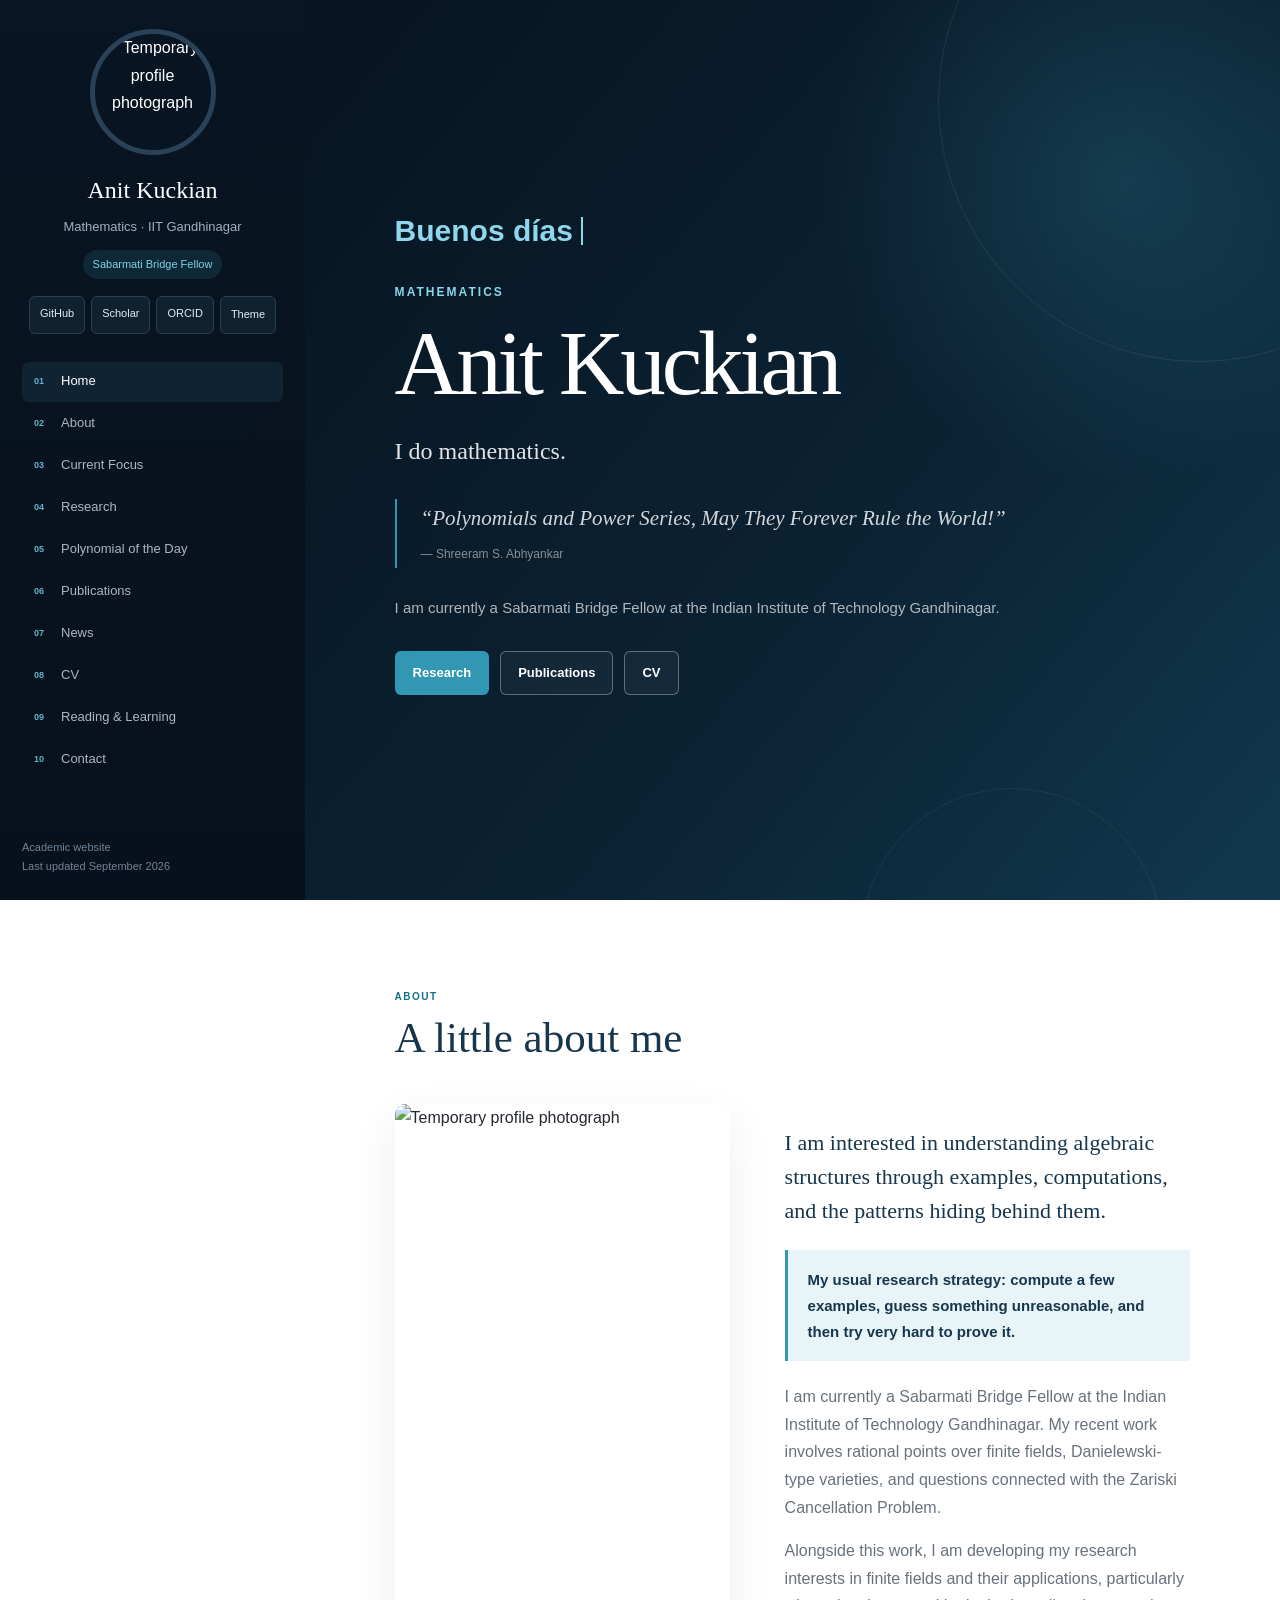
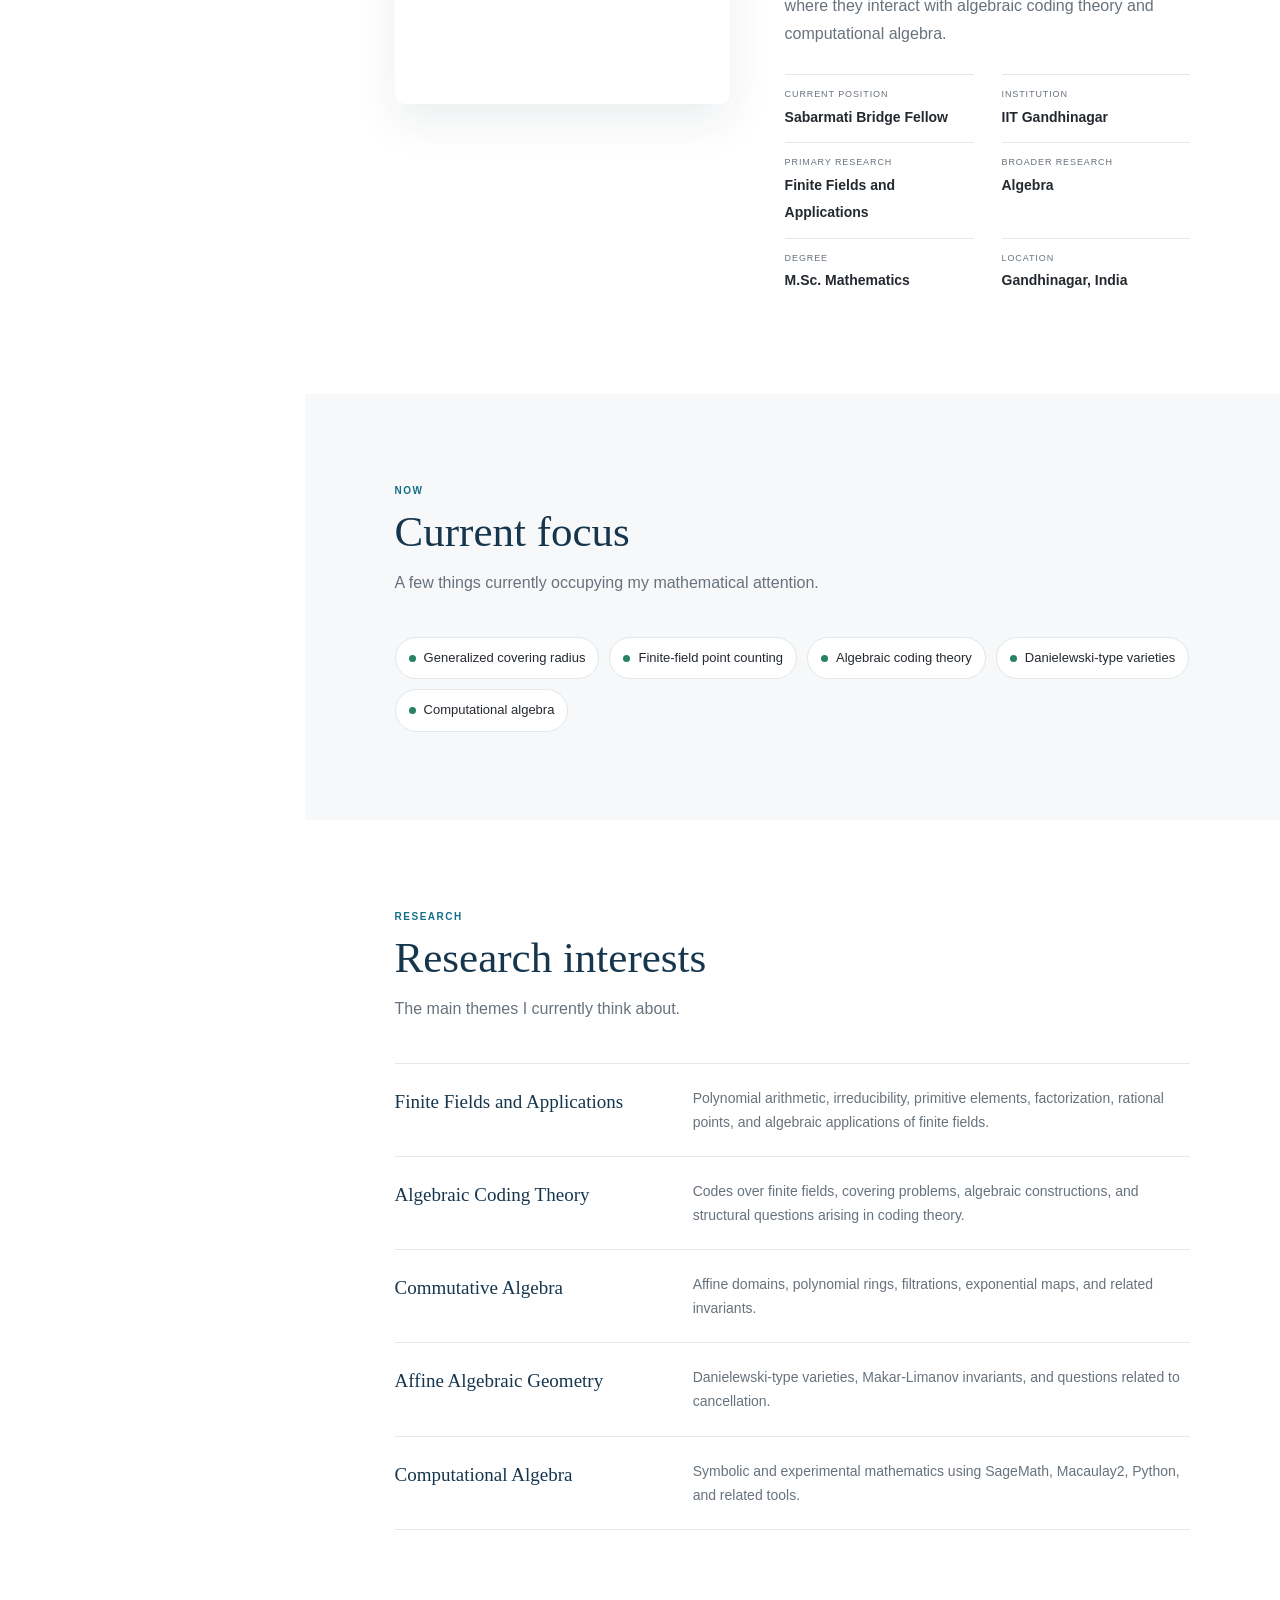
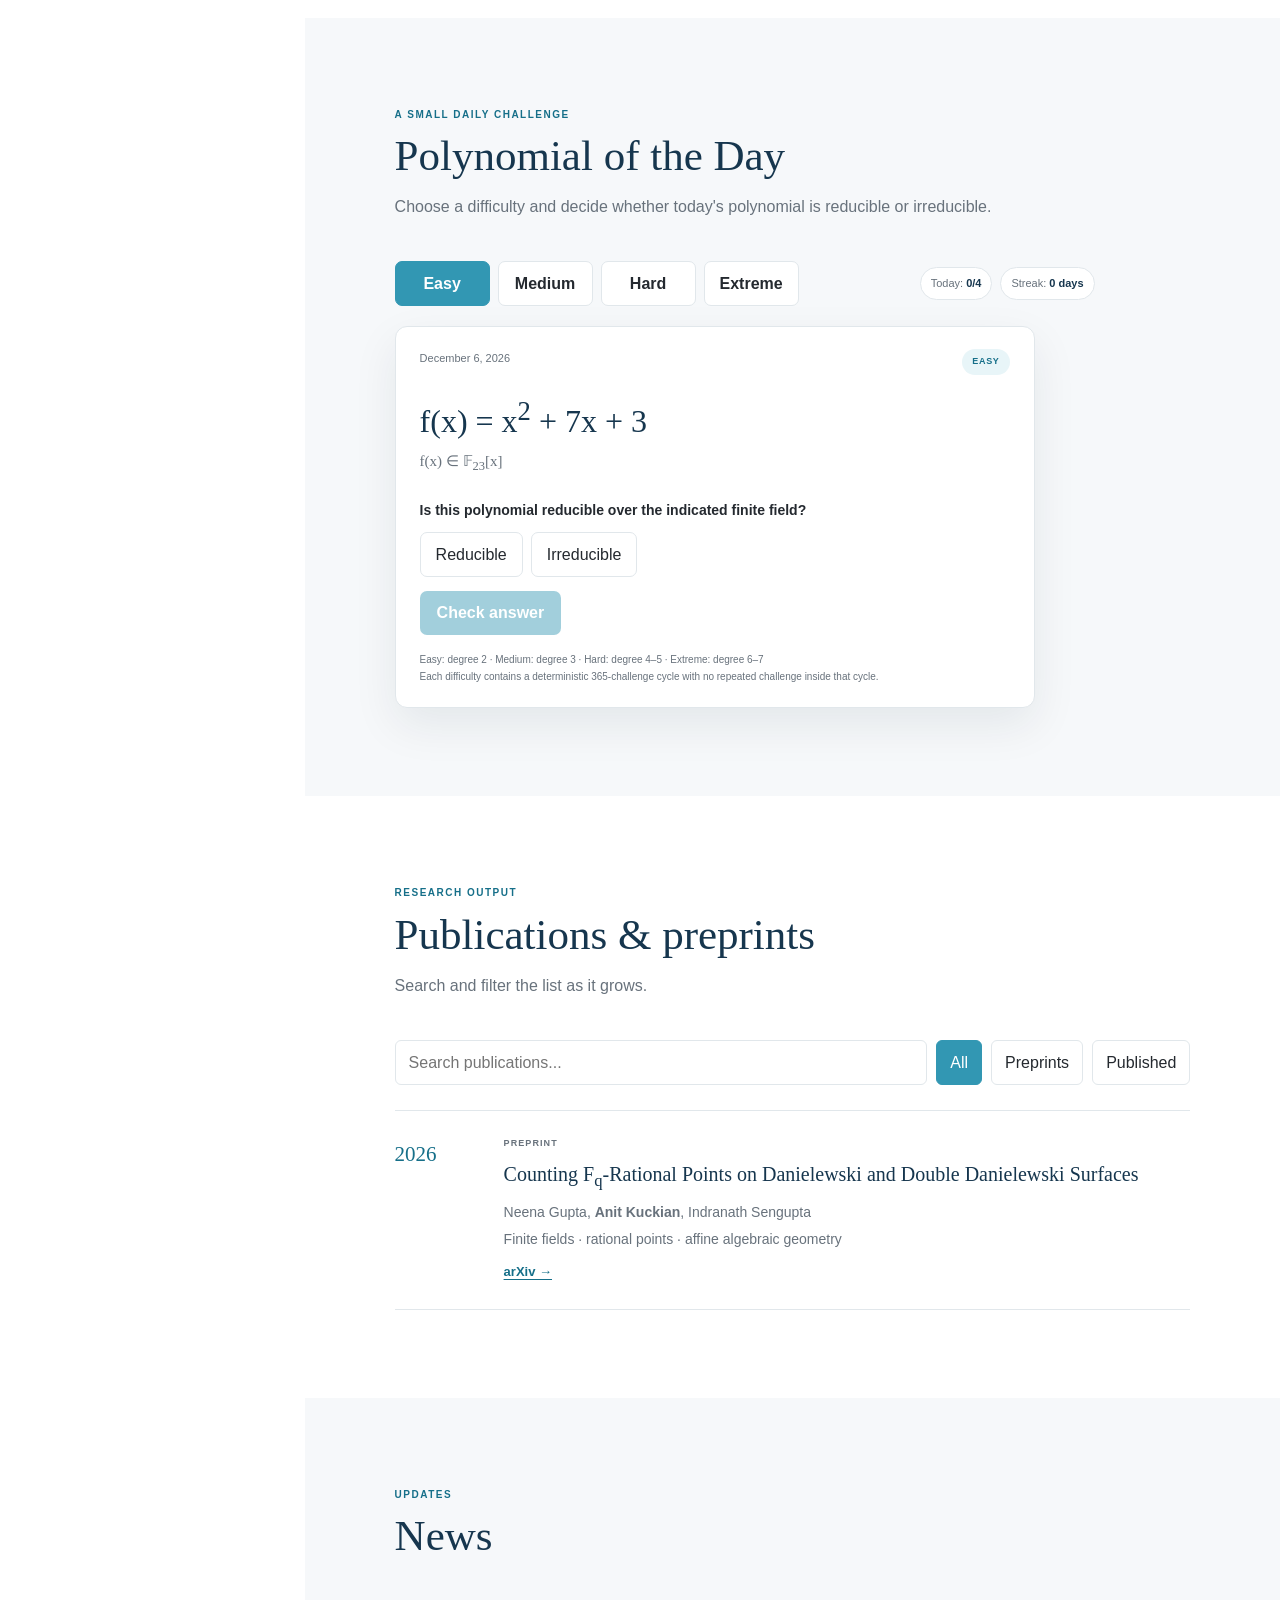
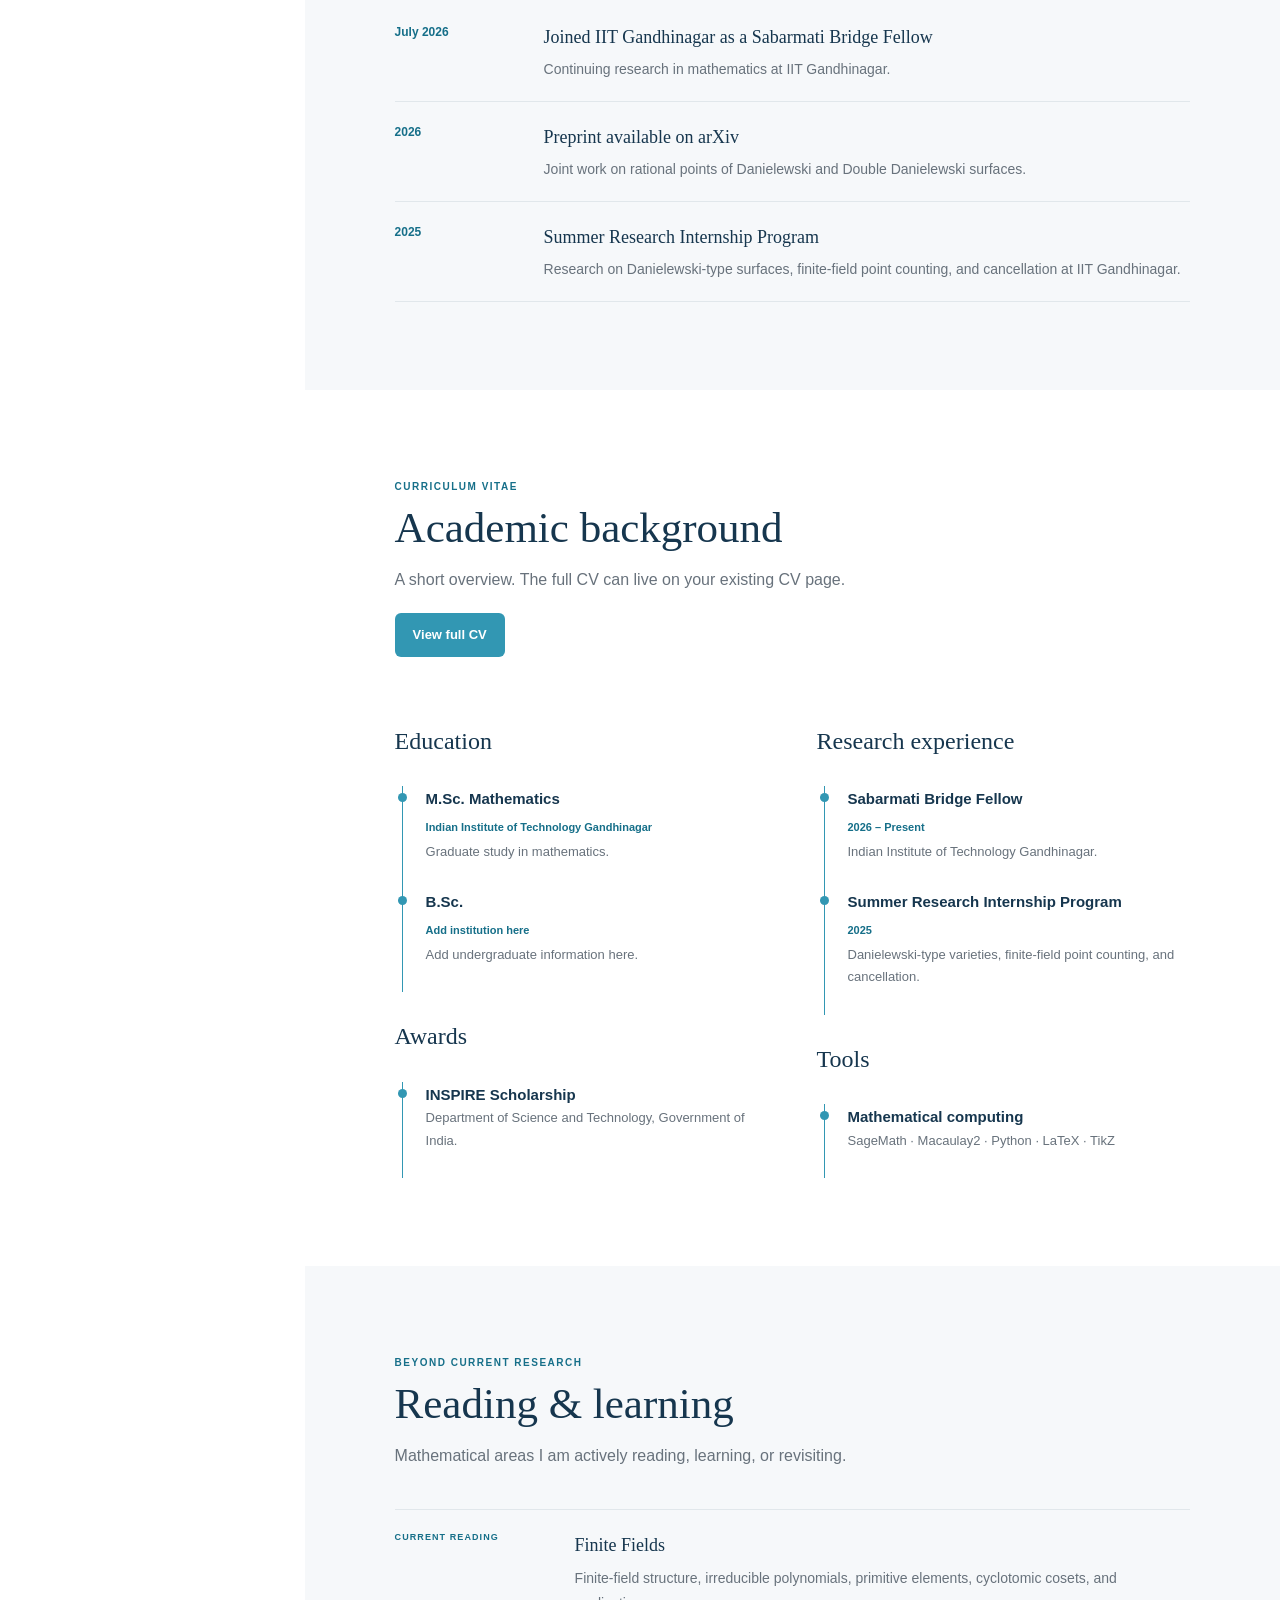
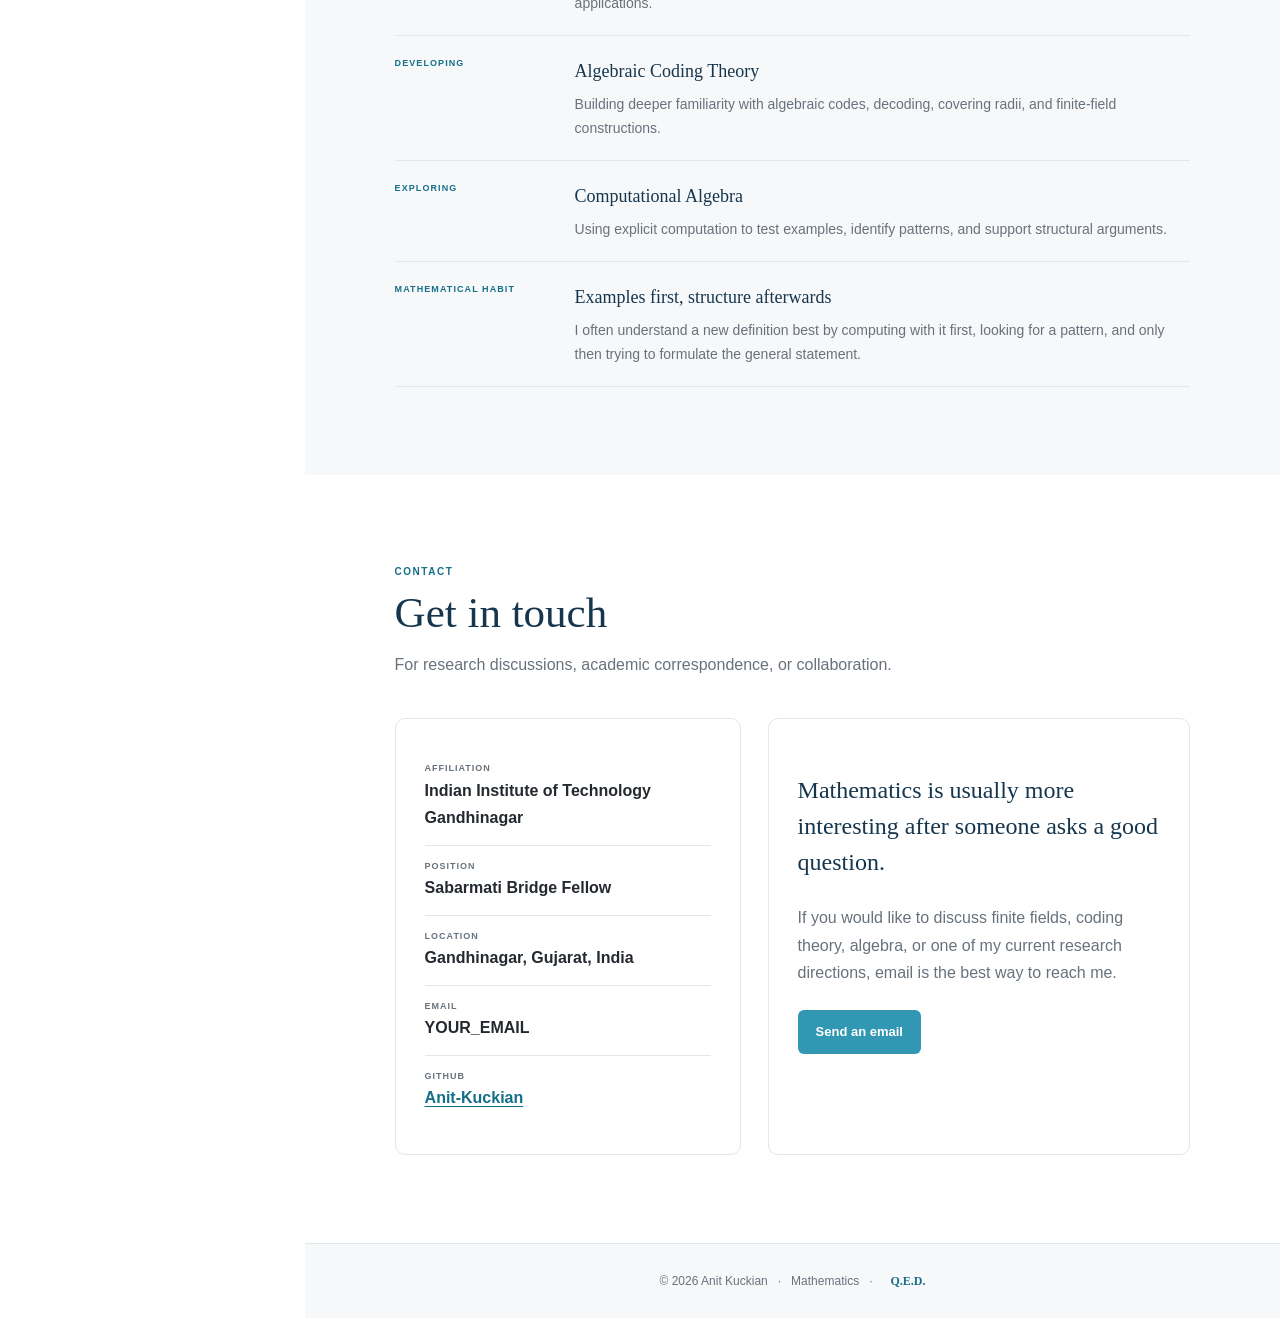
==== commit d05aa789: "Update print statement from 'Hello' to 'Goodbye'" ====
--- a/index.html
+++ b/index.html
@@ -15,9 +15,7 @@
 >
 
 <meta name="author" content="Anit Kuckian">
-
 <meta name="robots" content="index, follow">
-
 <meta name="theme-color" content="#081522">
 
 <link
@@ -26,10 +24,6 @@
 >
 
 
-<!-- =========================================================
-     SOCIAL METADATA
-========================================================= -->
-
 <meta property="og:type" content="website">
 
 <meta
@@ -47,10 +41,6 @@
     content="https://anit-kuckian.github.io/"
 >
 
-
-<!-- =========================================================
-     STRUCTURED PROFILE DATA
-========================================================= -->
 
 <script type="application/ld+json">
 {
@@ -81,16 +71,14 @@
 </script>
 
 
-<!-- =========================================================
-     LOAD SAVED THEME
-========================================================= -->
-
 <script>
 
 (function () {
 
     const theme =
-        localStorage.getItem("anit-theme");
+        localStorage.getItem(
+            "anit-theme"
+        );
 
     if (theme) {
 
@@ -110,7 +98,7 @@
 <style>
 
 /* =========================================================
-   DESIGN SYSTEM
+   DESIGN
 ========================================================= */
 
 :root {
@@ -118,25 +106,18 @@
     --sidebar-width: 305px;
 
     --navy: #071522;
-
     --navy-soft: #102332;
 
     --accent: #3297b3;
-
     --accent-dark: #166f89;
-
     --accent-soft: #e8f5f8;
 
     --page: #ffffff;
-
     --surface: #f6f8fa;
-
     --card: #ffffff;
 
     --text: #24292f;
-
     --muted: #68727c;
-
     --heading: #16364e;
 
     --border: #e1e7eb;
@@ -144,7 +125,6 @@
     --focus: #f09b32;
 
     --green: #27825f;
-
     --red: #b14a42;
 
     --radius: 10px;
@@ -177,15 +157,11 @@
 html[data-theme="dark"] {
 
     --page: #101820;
-
     --surface: #151f28;
-
     --card: #19242e;
 
     --text: #e7edf1;
-
     --muted: #aab5be;
-
     --heading: #d9edf4;
 
     --border: #2a3741;
@@ -194,7 +170,7 @@
 
     --shadow:
         0 17px 45px
-        rgba(0,0,0,0.27);
+        rgba(0,0,0,.27);
 
 }
 
@@ -204,16 +180,12 @@
 ========================================================= */
 
 * {
-
     box-sizing: border-box;
-
 }
 
 
 html {
-
     scroll-behavior: smooth;
-
 }
 
 
@@ -245,16 +217,12 @@
 
 button,
 input {
-
     font: inherit;
-
 }
 
 
 button {
-
     cursor: pointer;
-
 }
 
 
@@ -268,9 +236,7 @@
 
 
 section {
-
     scroll-margin-top: 20px;
-
 }
 
 
@@ -283,7 +249,6 @@
     position: fixed;
 
     top: 12px;
-
     left: 12px;
 
     z-index: 5000;
@@ -304,9 +269,7 @@
 
 
 .skip-link:focus {
-
     transform: none;
-
 }
 
 
@@ -375,9 +338,7 @@
 ========================================================= */
 
 .profile {
-
     text-align: center;
-
 }
 
 
@@ -447,7 +408,7 @@
 
 
 /* =========================================================
-   PROFILE ACTIONS
+   PROFILE BUTTONS
 ========================================================= */
 
 .profile-actions {
@@ -479,8 +440,7 @@
 
     border-radius: 6px;
 
-    background:
-        #102130;
+    background: #102130;
 
     color: #e4edf4;
 
@@ -494,8 +454,7 @@
 .profile-action:hover,
 .theme-toggle:hover {
 
-    background:
-        #17354a;
+    background: #17354a;
 
 }
 
@@ -505,9 +464,7 @@
 ========================================================= */
 
 .navigation {
-
     margin-top: 28px;
-
 }
 
 
@@ -607,10 +564,7 @@
 
 
 .section-soft {
-
-    background:
-        var(--surface);
-
+    background: var(--surface);
 }
 
 
@@ -734,11 +688,9 @@
     position: absolute;
 
     width: 520px;
-
     height: 520px;
 
     right: -180px;
-
     top: -160px;
 
     border:
@@ -757,11 +709,9 @@
     position: absolute;
 
     width: 300px;
-
     height: 300px;
 
     right: 12%;
-
     bottom: -190px;
 
     border:
@@ -804,9 +754,7 @@
 
 
 #greetingText {
-
     display: inline-block;
-
 }
 
 
@@ -833,16 +781,12 @@
 
     0%,
     48% {
-
         opacity: 1;
-
     }
 
     49%,
     100% {
-
         opacity: 0;
-
     }
 
 }
@@ -928,7 +872,7 @@
 
 
 /* =========================================================
-   ABHYANKAR QUOTE
+   QUOTE
 ========================================================= */
 
 .hero-quote {
@@ -1179,10 +1123,7 @@
 
 
 .about-text {
-
-    color:
-        var(--muted);
-
+    color: var(--muted);
 }
 
 
@@ -1230,9 +1171,7 @@
 
 
 .about-detail strong {
-
     font-size: 14px;
-
 }
 
 
@@ -1353,13 +1292,11 @@
 
 
 /* =========================================================
-   POLYNOMIAL OF THE DAY
+   POLYNOMIAL GAME
 ========================================================= */
 
 .polynomial-shell {
-
     max-width: 700px;
-
 }
 
 
@@ -1367,7 +1304,8 @@
 
     display: flex;
 
-    justify-content: space-between;
+    justify-content:
+        space-between;
 
     align-items: center;
 
@@ -1440,6 +1378,20 @@
 }
 
 
+.difficulty-button.solved-correct::after {
+
+    content: " ✓";
+
+}
+
+
+.difficulty-button.solved-wrong::after {
+
+    content: " •";
+
+}
+
+
 .polynomial-score {
 
     display: inline-flex;
@@ -1474,16 +1426,11 @@
 
 
 .score-chip strong {
-
-    color:
-        var(--heading);
-
+    color: var(--heading);
 }
 
 
 .polynomial-card {
-
-    position: relative;
 
     max-width: 640px;
 
@@ -1502,8 +1449,6 @@
     box-shadow:
         var(--shadow);
 
-    overflow: hidden;
-
 }
 
 
@@ -1511,9 +1456,11 @@
 
     display: flex;
 
-    justify-content: space-between;
-
-    align-items: flex-start;
+    justify-content:
+        space-between;
+
+    align-items:
+        flex-start;
 
     flex-wrap: wrap;
 
@@ -1666,6 +1613,15 @@
 }
 
 
+.guess-button:disabled {
+
+    opacity: .65;
+
+    cursor: default;
+
+}
+
+
 .check-answer {
 
     min-height: 40px;
@@ -1712,9 +1668,7 @@
 
 
 .polynomial-result[hidden] {
-
     display: none;
-
 }
 
 
@@ -1731,32 +1685,117 @@
 
 
 .correct-answer {
+    color: var(--green);
+}
+
+
+.wrong-answer {
+    color: var(--red);
+}
+
+
+.factorization-box {
+
+    margin-top: 12px;
+
+    padding:
+        13px 14px;
+
+    border-radius: 7px;
+
+    background:
+        var(--surface);
+
+    color:
+        var(--heading);
+
+    font-family:
+        var(--serif);
+
+    font-size: 17px;
+
+}
+
+
+.daily-note {
+
+    margin-top: 16px;
+
+    color:
+        var(--muted);
+
+    font-size: 10px;
+
+}
+
+
+/* =========================================================
+   PERMANENT 4/4 MESSAGE
+========================================================= */
+
+.perfect-celebration {
+
+    display: flex;
+
+    align-items: center;
+
+    gap: 12px;
+
+    margin-top: 17px;
+
+    padding:
+        12px 14px;
+
+    border:
+        1px solid
+        rgba(39,130,95,.25);
+
+    border-radius: 8px;
+
+    background:
+        rgba(39,130,95,.07);
+
+}
+
+
+.perfect-celebration[hidden] {
+    display: none;
+}
+
+
+.perfect-field-symbol {
+
+    flex:
+        0 0 auto;
+
+    width: 42px;
+
+    height: 42px;
+
+    display: flex;
+
+    align-items: center;
+
+    justify-content: center;
+
+    border:
+        1px solid
+        var(--green);
+
+    border-radius: 50%;
 
     color:
         var(--green);
 
-}
-
-
-.wrong-answer {
-
-    color:
-        var(--red);
-
-}
-
-
-.factorization-box {
-
-    margin-top: 12px;
-
-    padding:
-        13px 14px;
-
-    border-radius: 7px;
-
-    background:
-        var(--surface);
+    font-family:
+        var(--serif);
+
+    font-size: 18px;
+
+}
+
+
+.perfect-title {
 
     color:
         var(--heading);
@@ -1764,14 +1803,14 @@
     font-family:
         var(--serif);
 
-    font-size: 17px;
-
-}
-
-
-.daily-note {
-
-    margin-top: 16px;
+    font-size: 16px;
+
+    font-weight: 700;
+
+}
+
+
+.perfect-subtitle {
 
     color:
         var(--muted);
@@ -1782,208 +1821,48 @@
 
 
 /* =========================================================
-   PERFECT 4/4 CELEBRATION
+   PUBLICATIONS
 ========================================================= */
 
-.perfect-celebration {
-
-    margin-top: 20px;
+.publication-controls {
+
+    display: flex;
+
+    flex-wrap: wrap;
+
+    gap: 9px;
+
+    margin-bottom: 25px;
+
+}
+
+
+.publication-search {
+
+    flex:
+        1 1 280px;
+
+    min-height: 43px;
 
     padding:
-        18px 18px;
+        8px 13px;
 
     border:
         1px solid
         var(--border);
 
-    border-radius: 9px;
+    border-radius: 6px;
 
     background:
-        var(--accent-soft);
-
-    text-align: center;
+        var(--card);
 
     color:
-        var(--heading);
-
-}
-
-
-.perfect-celebration[hidden] {
-
-    display: none;
-
-}
-
-
-.perfect-field-symbol {
-
-    width: 62px;
-
-    height: 62px;
-
-    margin:
-        0 auto 8px;
-
-    display: flex;
-
-    align-items: center;
-
-    justify-content: center;
-
-    border:
-        1px solid
-        var(--accent);
-
-    border-radius: 50%;
-
-    color:
-        var(--accent-dark);
-
-    font-family:
-        var(--serif);
-
-    font-size: 24px;
-
-}
-
-
-.perfect-celebration.show
-.perfect-field-symbol {
-
-    animation:
-        perfectFieldPulse
-        1.35s ease-out;
-
-}
-
-
-.perfect-celebration.show {
-
-    animation:
-        perfectCelebrationFade
-        2.3s ease both;
-
-}
-
-
-.perfect-title {
-
-    font-family:
-        var(--serif);
-
-    font-size: 19px;
-
-    font-weight: 700;
-
-}
-
-
-.perfect-subtitle {
-
-    margin-top: 3px;
-
-    color:
-        var(--muted);
-
-    font-size: 11px;
-
-}
-
-
-@keyframes perfectFieldPulse {
-
-    0% {
-
-        transform:
-            scale(.72);
-
-        opacity: .2;
-
-    }
-
-    35% {
-
-        transform:
-            scale(1.15);
-
-        opacity: 1;
-
-    }
-
-    65% {
-
-        transform:
-            scale(.96);
-
-    }
-
-    100% {
-
-        transform:
-            scale(1);
-
-    }
-
-}
-
-
-@keyframes perfectCelebrationFade {
-
-    0% {
-
-        opacity: 0;
-
-        transform:
-            translateY(5px);
-
-    }
-
-    15% {
-
-        opacity: 1;
-
-        transform:
-            translateY(0);
-
-    }
-
-    82% {
-
-        opacity: 1;
-
-    }
-
-    100% {
-
-        opacity: 0;
-
-    }
-
-}
-
-
-/* =========================================================
-   PUBLICATIONS
-========================================================= */
-
-.publication-controls {
-
-    display: flex;
-
-    flex-wrap: wrap;
-
-    gap: 9px;
-
-    margin-bottom: 25px;
-
-}
-
-
-.publication-search {
-
-    flex:
-        1 1 280px;
+        var(--text);
+
+}
+
+
+.filter {
 
     min-height: 43px;
 
@@ -2005,70 +1884,555 @@
 }
 
 
-.filter {
-
-    min-height: 43px;
+.filter.active {
+
+    background:
+        var(--accent);
+
+    color: white;
+
+    border-color:
+        var(--accent);
+
+}
+
+
+.publication {
+
+    display: grid;
+
+    grid-template-columns:
+        85px 1fr;
+
+    gap: 24px;
 
     padding:
-        8px 13px;
+        25px 0;
+
+    border-top:
+        1px solid
+        var(--border);
+
+}
+
+
+.publication:last-child {
+
+    border-bottom:
+        1px solid
+        var(--border);
+
+}
+
+
+.publication-year {
+
+    color:
+        var(--accent-dark);
+
+    font-family:
+        var(--serif);
+
+    font-size: 21px;
+
+}
+
+
+.publication-type {
+
+    color:
+        var(--muted);
+
+    text-transform: uppercase;
+
+    font-size: 9px;
+
+    letter-spacing: .12em;
+
+    font-weight: 800;
+
+}
+
+
+.publication h3 {
+
+    margin:
+        5px 0;
+
+    color:
+        var(--heading);
+
+    font-family:
+        var(--serif);
+
+    font-size: 20px;
+
+    font-weight: 400;
+
+}
+
+
+.publication p {
+
+    margin:
+        3px 0;
+
+    color:
+        var(--muted);
+
+    font-size: 14px;
+
+}
+
+
+.publication-links {
+
+    display: flex;
+
+    gap: 15px;
+
+    margin-top: 10px;
+
+    font-size: 13px;
+
+    font-weight: 700;
+
+}
+
+
+/* =========================================================
+   NEWS
+========================================================= */
+
+.news-list {
+    max-width: 870px;
+}
+
+
+.news-item {
+
+    display: grid;
+
+    grid-template-columns:
+        125px 1fr;
+
+    gap: 24px;
+
+    padding:
+        20px 0;
+
+    border-bottom:
+        1px solid
+        var(--border);
+
+}
+
+
+.news-date {
+
+    color:
+        var(--accent-dark);
+
+    font-size: 12px;
+
+    font-weight: 800;
+
+}
+
+
+.news-item h3 {
+
+    margin:
+        0 0 4px;
+
+    color:
+        var(--heading);
+
+    font-family:
+        var(--serif);
+
+    font-size: 18px;
+
+    font-weight: 400;
+
+}
+
+
+.news-item p {
+
+    margin: 0;
+
+    color:
+        var(--muted);
+
+    font-size: 14px;
+
+}
+
+
+/* =========================================================
+   CV
+========================================================= */
+
+.cv-layout {
+
+    display: grid;
+
+    grid-template-columns:
+        1fr 1fr;
+
+    gap: 48px;
+
+}
+
+
+.cv-heading {
+
+    color:
+        var(--heading);
+
+    font-family:
+        var(--serif);
+
+    font-weight: 400;
+
+    font-size: 24px;
+
+}
+
+
+.cv-entry {
+
+    position: relative;
+
+    margin-left: 7px;
+
+    padding:
+        0 0 26px 23px;
+
+    border-left:
+        1px solid
+        var(--accent);
+
+}
+
+
+.cv-entry::before {
+
+    content: "";
+
+    position: absolute;
+
+    width: 9px;
+
+    height: 9px;
+
+    left: -5px;
+
+    top: 7px;
+
+    border-radius: 50%;
+
+    background:
+        var(--accent);
+
+}
+
+
+.cv-entry h3 {
+
+    margin: 0;
+
+    color:
+        var(--heading);
+
+    font-size: 15px;
+
+}
+
+
+.cv-meta {
+
+    display: inline-block;
+
+    margin:
+        4px 0;
+
+    color:
+        var(--accent-dark);
+
+    font-size: 11px;
+
+    font-weight: 700;
+
+}
+
+
+.cv-entry p {
+
+    margin: 0;
+
+    color:
+        var(--muted);
+
+    font-size: 13px;
+
+}
+
+
+/* =========================================================
+   READING
+========================================================= */
+
+.learning-list {
+
+    border-top:
+        1px solid
+        var(--border);
+
+}
+
+
+.learning-row {
+
+    display: grid;
+
+    grid-template-columns:
+        150px 1fr;
+
+    gap: 30px;
+
+    padding:
+        20px 0;
+
+    border-bottom:
+        1px solid
+        var(--border);
+
+}
+
+
+.learning-label {
+
+    color:
+        var(--accent-dark);
+
+    text-transform: uppercase;
+
+    font-size: 9px;
+
+    font-weight: 800;
+
+    letter-spacing: .12em;
+
+}
+
+
+.learning-row h3 {
+
+    margin:
+        0 0 5px;
+
+    color:
+        var(--heading);
+
+    font-family:
+        var(--serif);
+
+    font-weight: 400;
+
+    font-size: 18px;
+
+}
+
+
+.learning-row p {
+
+    margin: 0;
+
+    color:
+        var(--muted);
+
+    font-size: 14px;
+
+}
+
+
+/* =========================================================
+   CONTACT
+========================================================= */
+
+.contact-layout {
+
+    display: grid;
+
+    grid-template-columns:
+        .9fr
+        1.1fr;
+
+    gap: 27px;
+
+}
+
+
+.contact-card {
+
+    padding: 29px;
+
+    background:
+        var(--card);
 
     border:
         1px solid
         var(--border);
 
-    border-radius: 6px;
+    border-radius:
+        var(--radius);
+
+}
+
+
+.contact-row {
+
+    padding:
+        13px 0;
+
+    border-bottom:
+        1px solid
+        var(--border);
+
+}
+
+
+.contact-row:last-child {
+    border-bottom: 0;
+}
+
+
+.contact-row small {
+
+    display: block;
+
+    color:
+        var(--muted);
+
+    text-transform: uppercase;
+
+    font-size: 9px;
+
+    font-weight: 800;
+
+    letter-spacing: .11em;
+
+}
+
+
+.contact-intro {
+
+    color:
+        var(--heading);
+
+    font-family:
+        var(--serif);
+
+    font-size: 24px;
+
+    line-height: 1.5;
+
+}
+
+
+.contact-copy {
+    color: var(--muted);
+}
+
+
+.contact-buttons {
+
+    display: flex;
+
+    flex-wrap: wrap;
+
+    gap: 10px;
+
+    margin-top: 23px;
+
+}
+
+
+/* =========================================================
+   FOOTER
+========================================================= */
+
+.site-footer {
+
+    padding:
+        27px 20px;
 
     background:
-        var(--card);
-
-    color:
-        var(--text);
-
-}
-
-
-.filter.active {
-
-    background:
-        var(--accent);
-
-    color: white;
-
-    border-color:
-        var(--accent);
-
-}
-
-
-.publication {
-
-    display: grid;
-
-    grid-template-columns:
-        85px 1fr;
-
-    gap: 24px;
-
-    padding:
-        25px 0;
+        var(--surface);
 
     border-top:
         1px solid
         var(--border);
 
-}
-
-
-.publication:last-child {
-
-    border-bottom:
-        1px solid
-        var(--border);
-
-}
-
-
-.publication-year {
+    text-align: center;
+
+    color:
+        var(--muted);
+
+    font-size: 12px;
+
+}
+
+
+.footer-normal {
+    display: block;
+}
+
+
+.footer-proof {
+
+    display: none;
+
+    max-width: 520px;
+
+    margin: 0 auto;
+
+    color:
+        var(--text);
+
+    font-family:
+        var(--serif);
+
+    font-size: 14px;
+
+    line-height: 1.8;
+
+}
+
+
+.site-footer.proof-mode
+.footer-normal {
+    display: none;
+}
+
+
+.site-footer.proof-mode
+.footer-proof {
+    display: block;
+}
+
+
+.qed-button {
+
+    margin-left: 8px;
+
+    padding: 0;
+
+    border: 0;
+
+    background: transparent;
 
     color:
         var(--accent-dark);
@@ -2076,535 +2440,13 @@
     font-family:
         var(--serif);
 
-    font-size: 21px;
-
-}
-
-
-.publication-type {
-
-    color:
-        var(--muted);
-
-    text-transform: uppercase;
-
-    font-size: 9px;
-
-    letter-spacing: .12em;
-
-    font-weight: 800;
-
-}
-
-
-.publication h3 {
-
-    margin:
-        5px 0;
-
-    color:
-        var(--heading);
-
-    font-family:
-        var(--serif);
-
-    font-size: 20px;
-
-    font-weight: 400;
-
-}
-
-
-.publication p {
-
-    margin:
-        3px 0;
-
-    color:
-        var(--muted);
-
-    font-size: 14px;
-
-}
-
-
-.publication-links {
-
-    display: flex;
-
-    gap: 15px;
-
-    margin-top: 10px;
-
-    font-size: 13px;
-
     font-weight: 700;
 
 }
 
 
-/* =========================================================
-   NEWS
-========================================================= */
-
-.news-list {
-
-    max-width: 870px;
-
-}
-
-
-.news-item {
-
-    display: grid;
-
-    grid-template-columns:
-        125px 1fr;
-
-    gap: 24px;
-
-    padding:
-        20px 0;
-
-    border-bottom:
-        1px solid
-        var(--border);
-
-}
-
-
-.news-date {
-
-    color:
-        var(--accent-dark);
-
-    font-size: 12px;
-
-    font-weight: 800;
-
-}
-
-
-.news-item h3 {
-
-    margin:
-        0 0 4px;
-
-    color:
-        var(--heading);
-
-    font-family:
-        var(--serif);
-
-    font-size: 18px;
-
-    font-weight: 400;
-
-}
-
-
-.news-item p {
-
-    margin: 0;
-
-    color:
-        var(--muted);
-
-    font-size: 14px;
-
-}
-
-
-/* =========================================================
-   CV
-========================================================= */
-
-.cv-layout {
-
-    display: grid;
-
-    grid-template-columns:
-        1fr 1fr;
-
-    gap: 48px;
-
-}
-
-
-.cv-heading {
-
-    color:
-        var(--heading);
-
-    font-family:
-        var(--serif);
-
-    font-weight: 400;
-
-    font-size: 24px;
-
-}
-
-
-.cv-entry {
-
-    position: relative;
-
-    margin-left: 7px;
-
-    padding:
-        0 0 26px 23px;
-
-    border-left:
-        1px solid
-        var(--accent);
-
-}
-
-
-.cv-entry::before {
-
-    content: "";
-
-    position: absolute;
-
-    width: 9px;
-
-    height: 9px;
-
-    left: -5px;
-
-    top: 7px;
-
-    border-radius: 50%;
-
-    background:
-        var(--accent);
-
-}
-
-
-.cv-entry h3 {
-
-    margin: 0;
-
-    color:
-        var(--heading);
-
-    font-size: 15px;
-
-}
-
-
-.cv-meta {
-
-    display: inline-block;
-
-    margin:
-        4px 0;
-
-    color:
-        var(--accent-dark);
-
-    font-size: 11px;
-
-    font-weight: 700;
-
-}
-
-
-.cv-entry p {
-
-    margin: 0;
-
-    color:
-        var(--muted);
-
-    font-size: 13px;
-
-}
-
-
-/* =========================================================
-   READING
-========================================================= */
-
-.learning-list {
-
-    border-top:
-        1px solid
-        var(--border);
-
-}
-
-
-.learning-row {
-
-    display: grid;
-
-    grid-template-columns:
-        150px 1fr;
-
-    gap: 30px;
-
-    padding:
-        20px 0;
-
-    border-bottom:
-        1px solid
-        var(--border);
-
-}
-
-
-.learning-label {
-
-    color:
-        var(--accent-dark);
-
-    text-transform: uppercase;
-
-    font-size: 9px;
-
-    font-weight: 800;
-
-    letter-spacing: .12em;
-
-}
-
-
-.learning-row h3 {
-
-    margin:
-        0 0 5px;
-
-    color:
-        var(--heading);
-
-    font-family:
-        var(--serif);
-
-    font-weight: 400;
-
-    font-size: 18px;
-
-}
-
-
-.learning-row p {
-
-    margin: 0;
-
-    color:
-        var(--muted);
-
-    font-size: 14px;
-
-}
-
-
-/* =========================================================
-   CONTACT
-========================================================= */
-
-.contact-layout {
-
-    display: grid;
-
-    grid-template-columns:
-        .9fr
-        1.1fr;
-
-    gap: 27px;
-
-}
-
-
-.contact-card {
-
-    padding: 29px;
-
-    background:
-        var(--card);
-
-    border:
-        1px solid
-        var(--border);
-
-    border-radius:
-        var(--radius);
-
-}
-
-
-.contact-row {
-
-    padding:
-        13px 0;
-
-    border-bottom:
-        1px solid
-        var(--border);
-
-}
-
-
-.contact-row:last-child {
-
-    border-bottom: 0;
-
-}
-
-
-.contact-row small {
-
-    display: block;
-
-    color:
-        var(--muted);
-
-    text-transform: uppercase;
-
-    font-size: 9px;
-
-    font-weight: 800;
-
-    letter-spacing: .11em;
-
-}
-
-
-.contact-intro {
-
-    color:
-        var(--heading);
-
-    font-family:
-        var(--serif);
-
-    font-size: 24px;
-
-    line-height: 1.5;
-
-}
-
-
-.contact-copy {
-
-    color:
-        var(--muted);
-
-}
-
-
-.contact-buttons {
-
-    display: flex;
-
-    flex-wrap: wrap;
-
-    gap: 10px;
-
-    margin-top: 23px;
-
-}
-
-
-/* =========================================================
-   FOOTER / Q.E.D.
-========================================================= */
-
-.site-footer {
-
-    padding:
-        27px 20px;
-
-    background:
-        var(--surface);
-
-    border-top:
-        1px solid
-        var(--border);
-
-    text-align: center;
-
-    color:
-        var(--muted);
-
-    font-size: 12px;
-
-}
-
-
-.footer-normal {
-
-    display: block;
-
-}
-
-
-.footer-proof {
-
-    display: none;
-
-    max-width: 520px;
-
-    margin: 0 auto;
-
-    color:
-        var(--text);
-
-    font-family:
-        var(--serif);
-
-    font-size: 14px;
-
-    line-height: 1.8;
-
-}
-
-
-.site-footer.proof-mode
-.footer-normal {
-
-    display: none;
-
-}
-
-
-.site-footer.proof-mode
-.footer-proof {
-
-    display: block;
-
-}
-
-
-.qed-button {
-
-    padding: 0;
-
-    margin-left: 8px;
-
-    border: 0;
-
-    background: transparent;
-
-    color:
-        var(--accent-dark);
-
-    font-family:
-        var(--serif);
-
-    font-weight: 700;
-
-}
-
-
 .qed-button:hover {
-
     text-decoration: underline;
-
 }
 
 
@@ -2617,7 +2459,6 @@
     position: fixed;
 
     right: 20px;
-
     bottom: 20px;
 
     z-index: 900;
@@ -2669,7 +2510,6 @@
     position: fixed;
 
     top: 14px;
-
     right: 14px;
 
     z-index: 1300;
@@ -2781,9 +2621,7 @@
 
 
     .mobile-toggle {
-
         display: block;
-
     }
 
 
@@ -2798,9 +2636,7 @@
 
 
     .about-photo {
-
         max-width: 370px;
-
     }
 
 }
@@ -2818,16 +2654,12 @@
 
 
     .hero {
-
         padding-top: 95px;
-
     }
 
 
     .hero h1 {
-
         font-size: 55px;
-
     }
 
 
@@ -2886,9 +2718,7 @@
 (prefers-reduced-motion: reduce) {
 
     html {
-
         scroll-behavior: auto;
-
     }
 
 
@@ -2915,9 +2745,7 @@
 
 
     .greeting-cursor {
-
         animation: none;
-
     }
 
 }
@@ -2934,9 +2762,7 @@
     class="skip-link"
     href="#main"
 >
-
 Skip to main content
-
 </a>
 
 
@@ -2947,9 +2773,7 @@
     aria-label="Open menu"
     aria-expanded="false"
 >
-
 ☰
-
 </button>
 
 
@@ -2985,23 +2809,17 @@
 
 
 <h2 class="profile-name">
-
 Anit Kuckian
-
 </h2>
 
 
 <p class="profile-role">
-
 Mathematics · IIT Gandhinagar
-
 </p>
 
 
 <span class="profile-status">
-
 Sabarmati Bridge Fellow
-
 </span>
 
 
@@ -3014,9 +2832,7 @@
     target="_blank"
     rel="noopener noreferrer"
 >
-
 GitHub
-
 </a>
 
 
@@ -3024,9 +2840,7 @@
     class="profile-action"
     href="#"
 >
-
 Scholar
-
 </a>
 
 
@@ -3034,9 +2848,7 @@
     class="profile-action"
     href="#"
 >
-
 ORCID
-
 </a>
 
 
@@ -3045,9 +2857,7 @@
     id="themeToggle"
     type="button"
 >
-
 Theme
-
 </button>
 
 
@@ -3202,23 +3012,17 @@
 
 
 <div class="hero-kicker">
-
 MATHEMATICS
-
 </div>
 
 
 <h1>
-
 Anit Kuckian
-
 </h1>
 
 
 <p class="hero-main-line">
-
 I do mathematics.
-
 </p>
 
 
@@ -3234,9 +3038,7 @@
 
 
 <cite>
-
 — Shreeram S. Abhyankar
-
 </cite>
 
 
@@ -3258,9 +3060,7 @@
     class="button button-primary"
     href="#research"
 >
-
 Research
-
 </a>
 
 
@@ -3268,9 +3068,7 @@
     class="button button-ghost"
     href="#publications"
 >
-
 Publications
-
 </a>
 
 
@@ -3278,9 +3076,7 @@
     class="button button-ghost"
     href="cv.html"
 >
-
 CV
-
 </a>
 
 
@@ -3307,16 +3103,12 @@
 
 
 <div class="eyebrow">
-
 About
-
 </div>
 
 
 <h2>
-
 A little about me
-
 </h2>
 
 
@@ -3496,24 +3288,17 @@
 
 
 <div class="eyebrow">
-
 Now
-
 </div>
 
 
 <h2>
-
 Current focus
-
 </h2>
 
 
 <p>
-
-A few things currently occupying
-my mathematical attention.
-
+A few things currently occupying my mathematical attention.
 </p>
 
 
@@ -3576,23 +3361,17 @@
 
 
 <div class="eyebrow">
-
 Research
-
 </div>
 
 
 <h2>
-
 Research interests
-
 </h2>
 
 
 <p>
-
 The main themes I currently think about.
-
 </p>
 
 
@@ -3604,118 +3383,83 @@
 
 <div class="research-row reveal">
 
-
 <h3>
-
 Finite Fields and Applications
-
 </h3>
 
-
 <p>
-
 Polynomial arithmetic,
 irreducibility,
 primitive elements,
 factorization,
 rational points,
 and algebraic applications of finite fields.
-
 </p>
 
-
 </div>
 
 
 <div class="research-row reveal">
 
-
 <h3>
-
 Algebraic Coding Theory
-
 </h3>
 
-
 <p>
-
 Codes over finite fields,
 covering problems,
 algebraic constructions,
 and structural questions arising in coding theory.
-
 </p>
 
-
 </div>
 
 
 <div class="research-row reveal">
 
-
 <h3>
-
 Commutative Algebra
-
 </h3>
 
-
 <p>
-
 Affine domains,
 polynomial rings,
 filtrations,
 exponential maps,
 and related invariants.
-
 </p>
 
-
 </div>
 
 
 <div class="research-row reveal">
 
-
 <h3>
-
 Affine Algebraic Geometry
-
 </h3>
 
-
 <p>
-
 Danielewski-type varieties,
 Makar-Limanov invariants,
 and questions related to cancellation.
-
 </p>
 
-
 </div>
 
 
 <div class="research-row reveal">
 
-
 <h3>
-
 Computational Algebra
-
 </h3>
 
-
 <p>
-
 Symbolic and experimental mathematics
 using SageMath,
 Macaulay2,
 Python,
 and related tools.
-
 </p>
-
 
 </div>
 
@@ -3746,16 +3490,12 @@
 
 
 <div class="eyebrow">
-
 A small daily challenge
-
 </div>
 
 
 <h2>
-
 Polynomial of the Day
-
 </h2>
 
 
@@ -3781,9 +3521,7 @@
     type="button"
     data-difficulty="easy"
 >
-
 Easy
-
 </button>
 
 
@@ -3792,9 +3530,7 @@
     type="button"
     data-difficulty="medium"
 >
-
 Medium
-
 </button>
 
 
@@ -3803,9 +3539,7 @@
     type="button"
     data-difficulty="hard"
 >
-
 Hard
-
 </button>
 
 
@@ -3814,9 +3548,7 @@
     type="button"
     data-difficulty="extreme"
 >
-
 Extreme
-
 </button>
 
 
@@ -3864,9 +3596,7 @@
     class="polynomial-difficulty"
     id="difficultyLabel"
 >
-
 Easy
-
 </div>
 
 
@@ -3901,9 +3631,7 @@
     type="button"
     data-guess="reducible"
 >
-
 Reducible
-
 </button>
 
 
@@ -3912,9 +3640,7 @@
     type="button"
     data-guess="irreducible"
 >
-
 Irreducible
-
 </button>
 
 
@@ -3927,9 +3653,7 @@
     type="button"
     disabled
 >
-
 Check answer
-
 </button>
 
 
@@ -3955,9 +3679,9 @@
 </div>
 
 
-<!-- =====================================================
-     PERFECT FIELD DAY
-===================================================== -->
+<!-- =========================================================
+     PERMANENT CONGRATULATIONS
+========================================================= -->
 
 <div
     class="perfect-celebration"
@@ -3974,6 +3698,9 @@
 </div>
 
 
+<div>
+
+
 <div class="perfect-title">
 
 Perfect field day — 4/4.
@@ -3983,7 +3710,10 @@
 
 <div class="perfect-subtitle">
 
-Every polynomial solved correctly.
+Congratulations. Every challenge solved correctly today.
+
+</div>
+
 
 </div>
 
@@ -3998,6 +3728,12 @@
 Hard: degree 4–5 ·
 Extreme: degree 6–7
 
+<br>
+
+Each difficulty contains a deterministic
+365-challenge cycle with no repeated challenge
+inside that cycle.
+
 </div>
 
 
@@ -4024,23 +3760,17 @@
 
 
 <div class="eyebrow">
-
 Research output
-
 </div>
 
 
 <h2>
-
 Publications & preprints
-
 </h2>
 
 
 <p>
-
 Search and filter the list as it grows.
-
 </p>
 
 
@@ -4064,9 +3794,7 @@
     type="button"
     data-filter="all"
 >
-
 All
-
 </button>
 
 
@@ -4075,9 +3803,7 @@
     type="button"
     data-filter="preprint"
 >
-
 Preprints
-
 </button>
 
 
@@ -4086,9 +3812,7 @@
     type="button"
     data-filter="published"
 >
-
 Published
-
 </button>
 
 
@@ -4105,9 +3829,7 @@
 
 
 <div class="publication-year">
-
 2026
-
 </div>
 
 
@@ -4115,9 +3837,7 @@
 
 
 <div class="publication-type">
-
 Preprint
-
 </div>
 
 
@@ -4156,9 +3876,7 @@
     target="_blank"
     rel="noopener noreferrer"
 >
-
 arXiv →
-
 </a>
 
 
@@ -4178,9 +3896,7 @@
     id="noPublications"
     hidden
 >
-
 No publications match your search.
-
 </p>
 
 
@@ -4207,16 +3923,12 @@
 
 
 <div class="eyebrow">
-
 Updates
-
 </div>
 
 
 <h2>
-
 News
-
 </h2>
 
 
@@ -4230,9 +3942,7 @@
 
 
 <div class="news-date">
-
 July 2026
-
 </div>
 
 
@@ -4265,9 +3975,7 @@
 
 
 <div class="news-date">
-
 2026
-
 </div>
 
 
@@ -4275,17 +3983,14 @@
 
 
 <h3>
-
 Preprint available on arXiv
-
 </h3>
 
 
 <p>
 
 Joint work on rational points
-of Danielewski and
-Double Danielewski surfaces.
+of Danielewski and Double Danielewski surfaces.
 
 </p>
 
@@ -4300,9 +4005,7 @@
 
 
 <div class="news-date">
-
 2025
-
 </div>
 
 
@@ -4310,9 +4013,7 @@
 
 
 <h3>
-
 Summer Research Internship Program
-
 </h3>
 
 
@@ -4320,8 +4021,7 @@
 
 Research on Danielewski-type surfaces,
 finite-field point counting,
-and cancellation
-at IIT Gandhinagar.
+and cancellation at IIT Gandhinagar.
 
 </p>
 
@@ -4355,16 +4055,12 @@
 
 
 <div class="eyebrow">
-
 Curriculum Vitae
-
 </div>
 
 
 <h2>
-
 Academic background
-
 </h2>
 
 
@@ -4383,9 +4079,7 @@
     class="button button-primary"
     href="cv.html"
 >
-
 View full CV
-
 </a>
 
 
@@ -4402,9 +4096,7 @@
 
 
 <h3 class="cv-heading">
-
 Education
-
 </h3>
 
 
@@ -4412,23 +4104,17 @@
 
 
 <h3>
-
 M.Sc. Mathematics
-
 </h3>
 
 
 <span class="cv-meta">
-
 Indian Institute of Technology Gandhinagar
-
 </span>
 
 
 <p>
-
 Graduate study in mathematics.
-
 </p>
 
 
@@ -4439,23 +4125,17 @@
 
 
 <h3>
-
 B.Sc.
-
 </h3>
 
 
 <span class="cv-meta">
-
 Add institution here
-
 </span>
 
 
 <p>
-
 Add undergraduate information here.
-
 </p>
 
 
@@ -4463,9 +4143,7 @@
 
 
 <h3 class="cv-heading">
-
 Awards
-
 </h3>
 
 
@@ -4473,9 +4151,7 @@
 
 
 <h3>
-
 INSPIRE Scholarship
-
 </h3>
 
 
@@ -4497,9 +4173,7 @@
 
 
 <h3 class="cv-heading">
-
 Research experience
-
 </h3>
 
 
@@ -4507,23 +4181,17 @@
 
 
 <h3>
-
 Sabarmati Bridge Fellow
-
 </h3>
 
 
 <span class="cv-meta">
-
 2026 – Present
-
 </span>
 
 
 <p>
-
 Indian Institute of Technology Gandhinagar.
-
 </p>
 
 
@@ -4534,16 +4202,12 @@
 
 
 <h3>
-
 Summer Research Internship Program
-
 </h3>
 
 
 <span class="cv-meta">
-
 2025
-
 </span>
 
 
@@ -4560,9 +4224,7 @@
 
 
 <h3 class="cv-heading">
-
 Tools
-
 </h3>
 
 
@@ -4570,9 +4232,7 @@
 
 
 <h3>
-
 Mathematical computing
-
 </h3>
 
 
@@ -4619,16 +4279,12 @@
 
 
 <div class="eyebrow">
-
 Beyond current research
-
 </div>
 
 
 <h2>
-
 Reading & learning
-
 </h2>
 
 
@@ -4652,9 +4308,7 @@
 
 
 <div class="learning-label">
-
 Current reading
-
 </div>
 
 
@@ -4662,9 +4316,7 @@
 
 
 <h3>
-
 Finite Fields
-
 </h3>
 
 
@@ -4689,9 +4341,7 @@
 
 
 <div class="learning-label">
-
 Developing
-
 </div>
 
 
@@ -4699,9 +4349,7 @@
 
 
 <h3>
-
 Algebraic Coding Theory
-
 </h3>
 
 
@@ -4726,9 +4374,7 @@
 
 
 <div class="learning-label">
-
 Exploring
-
 </div>
 
 
@@ -4736,9 +4382,7 @@
 
 
 <h3>
-
 Computational Algebra
-
 </h3>
 
 
@@ -4762,9 +4406,7 @@
 
 
 <div class="learning-label">
-
 Mathematical habit
-
 </div>
 
 
@@ -4772,9 +4414,7 @@
 
 
 <h3>
-
 Examples first, structure afterwards
-
 </h3>
 
 
@@ -4818,16 +4458,12 @@
 
 
 <div class="eyebrow">
-
 Contact
-
 </div>
 
 
 <h2>
-
 Get in touch
-
 </h2>
 
 
@@ -4851,12 +4487,12 @@
 
 <div class="contact-row">
 
-<small>Affiliation</small>
+<small>
+Affiliation
+</small>
 
 <strong>
-
 Indian Institute of Technology Gandhinagar
-
 </strong>
 
 </div>
@@ -4864,12 +4500,12 @@
 
 <div class="contact-row">
 
-<small>Position</small>
+<small>
+Position
+</small>
 
 <strong>
-
 Sabarmati Bridge Fellow
-
 </strong>
 
 </div>
@@ -4877,14 +4513,12 @@
 
 <div class="contact-row">
 
-<small>Location</small>
+<small>
+Location
+</small>
 
 <strong>
-
-Gandhinagar,
-Gujarat,
-India
-
+Gandhinagar, Gujarat, India
 </strong>
 
 </div>
@@ -4892,12 +4526,12 @@
 
 <div class="contact-row">
 
-<small>Email</small>
+<small>
+Email
+</small>
 
 <strong>
-
 YOUR_EMAIL
-
 </strong>
 
 </div>
@@ -4905,7 +4539,9 @@
 
 <div class="contact-row">
 
-<small>GitHub</small>
+<small>
+GitHub
+</small>
 
 <strong>
 
@@ -4914,9 +4550,7 @@
     target="_blank"
     rel="noopener noreferrer"
 >
-
 Anit-Kuckian
-
 </a>
 
 </strong>
@@ -4957,9 +4591,7 @@
     class="button button-primary"
     href="mailto:YOUR_EMAIL"
 >
-
 Send an email
-
 </a>
 
 
@@ -4982,7 +4614,7 @@
 
 
 <!-- =========================================================
-     FOOTER / QED
+     FOOTER
 ========================================================= -->
 
 <footer
@@ -5009,9 +4641,7 @@
     id="qedButton"
     type="button"
 >
-
 Q.E.D.
-
 </button>
 
 
@@ -5022,9 +4652,7 @@
 
 
 <strong>
-
 Lemma.
-
 </strong>
 
 You have reached the end of the page.
@@ -5033,9 +4661,7 @@
 
 
 <strong>
-
 Proof.
-
 </strong>
 
 There is nowhere left to scroll.
@@ -5051,9 +4677,7 @@
     id="qedReturn"
     type="button"
 >
-
 Return to ordinary mathematics
-
 </button>
 
 
@@ -5069,9 +4693,7 @@
     type="button"
     aria-label="Back to top"
 >
-
 ↑
-
 </button>
 
 
@@ -5097,548 +4719,548 @@
 
 
 /* =========================================================
-   MULTILINGUAL GREETINGS
+   GREETINGS
 ========================================================= */
 
 const greetingLanguages = [
 
-    {
-        language: "Mandarin Chinese",
-        morning: "早上好",
-        afternoon: "下午好",
-        evening: "晚上好"
-    },
-
-    {
-        language: "Spanish",
-        morning: "Buenos días",
-        afternoon: "Buenas tardes",
-        evening: "Buenas noches"
-    },
-
-    {
-        language: "English",
-        morning: "Good morning",
-        afternoon: "Good afternoon",
-        evening: "Good evening"
-    },
-
-    {
-        language: "Bengali",
-        morning: "শুভ সকাল",
-        afternoon: "শুভ অপরাহ্ন",
-        evening: "শুভ সন্ধ্যা"
-    },
-
-    {
-        language: "Hindi",
-        morning: "सुप्रभात",
-        afternoon: "नमस्कार",
-        evening: "शुभ संध्या"
-    },
-
-    {
-        language: "Portuguese",
-        morning: "Bom dia",
-        afternoon: "Boa tarde",
-        evening: "Boa noite"
-    },
-
-    {
-        language: "Russian",
-        morning: "Доброе утро",
-        afternoon: "Добрый день",
-        evening: "Добрый вечер"
-    },
-
-    {
-        language: "Japanese",
-        morning: "おはようございます",
-        afternoon: "こんにちは",
-        evening: "こんばんは"
-    },
-
-    {
-        language: "German",
-        morning: "Guten Morgen",
-        afternoon: "Guten Tag",
-        evening: "Guten Abend"
-    },
-
-    {
-        language: "Wu Chinese",
-        morning: "早上好",
-        afternoon: "下午好",
-        evening: "晚上好"
-    },
-
-    {
-        language: "Javanese",
-        morning: "Sugeng enjing",
-        afternoon: "Sugeng siang",
-        evening: "Sugeng sonten"
-    },
-
-    {
-        language: "Korean",
-        morning: "좋은 아침입니다",
-        afternoon: "안녕하세요",
-        evening: "좋은 저녁입니다"
-    },
-
-    {
-        language: "French",
-        morning: "Bonjour",
-        afternoon: "Bon après-midi",
-        evening: "Bonsoir"
-    },
-
-    {
-        language: "Vietnamese",
-        morning: "Chào buổi sáng",
-        afternoon: "Chào buổi chiều",
-        evening: "Chào buổi tối"
-    },
-
-    {
-        language: "Telugu",
-        morning: "శుభోదయం",
-        afternoon: "శుభ మధ్యాహ్నం",
-        evening: "శుభ సాయంత్రం"
-    },
-
-    {
-        language: "Cantonese",
-        morning: "早晨",
-        afternoon: "午安",
-        evening: "晚上好"
-    },
-
-    {
-        language: "Marathi",
-        morning: "शुभ सकाळ",
-        afternoon: "शुभ दुपार",
-        evening: "शुभ संध्याकाळ"
-    },
-
-    {
-        language: "Tamil",
-        morning: "காலை வணக்கம்",
-        afternoon: "மதிய வணக்கம்",
-        evening: "மாலை வணக்கம்"
-    },
-
-    {
-        language: "Turkish",
-        morning: "Günaydın",
-        afternoon: "İyi günler",
-        evening: "İyi akşamlar"
-    },
-
-    {
-        language: "Urdu",
-        morning: "صبح بخیر",
-        afternoon: "دوپہر بخیر",
-        evening: "شام بخیر"
-    },
-
-    {
-        language: "Min Nan Chinese",
-        morning: "早安",
-        afternoon: "午安",
-        evening: "暗安"
-    },
-
-    {
-        language: "Jinyu Chinese",
-        morning: "早上好",
-        afternoon: "下午好",
-        evening: "晚上好"
-    },
-
-    {
-        language: "Gujarati",
-        morning: "સુપ્રભાત",
-        afternoon: "શુભ બપોર",
-        evening: "શુભ સાંજ"
-    },
-
-    {
-        language: "Polish",
-        morning: "Dzień dobry",
-        afternoon: "Dzień dobry",
-        evening: "Dobry wieczór"
-    },
-
-    {
-        language: "Egyptian Arabic",
-        morning: "صباح الخير",
-        afternoon: "نهارك سعيد",
-        evening: "مساء الخير"
-    },
-
-    {
-        language: "Ukrainian",
-        morning: "Доброго ранку",
-        afternoon: "Добрий день",
-        evening: "Добрий вечір"
-    },
-
-    {
-        language: "Italian",
-        morning: "Buongiorno",
-        afternoon: "Buon pomeriggio",
-        evening: "Buonasera"
-    },
-
-    {
-        language: "Xiang Chinese",
-        morning: "早上好",
-        afternoon: "下午好",
-        evening: "晚上好"
-    },
-
-    {
-        language: "Malayalam",
-        morning: "സുപ്രഭാതം",
-        afternoon: "ശുഭ ഉച്ചതിരിഞ്ഞ്",
-        evening: "ശുഭ സായാഹ്നം"
-    },
-
-    {
-        language: "Hakka Chinese",
-        morning: "早晨",
-        afternoon: "午安",
-        evening: "晚上好"
-    },
-
-    {
-        language: "Kannada",
-        morning: "ಶುಭೋದಯ",
-        afternoon: "ಶುಭ ಮಧ್ಯಾಹ್ನ",
-        evening: "ಶುಭ ಸಂಜೆ"
-    },
-
-    {
-        language: "Odia",
-        morning: "ଶୁଭ ସକାଳ",
-        afternoon: "ଶୁଭ ଅପରାହ୍ନ",
-        evening: "ଶୁଭ ସନ୍ଧ୍ୟା"
-    },
-
-    {
-        language: "Western Punjabi",
-        morning: "صبح بخیر",
-        afternoon: "دوپہر بخیر",
-        evening: "شام بخیر"
-    },
-
-    {
-        language: "Sundanese",
-        morning: "Wilujeng enjing",
-        afternoon: "Wilujeng siang",
-        evening: "Wilujeng sonten"
-    },
-
-    {
-        language: "Eastern Punjabi",
-        morning: "ਸ਼ੁਭ ਸਵੇਰ",
-        afternoon: "ਸ਼ੁਭ ਦੁਪਹਿਰ",
-        evening: "ਸ਼ੁਭ ਸ਼ਾਮ"
-    },
-
-    {
-        language: "Romanian",
-        morning: "Bună dimineața",
-        afternoon: "Bună ziua",
-        evening: "Bună seara"
-    },
-
-    {
-        language: "Bhojpuri",
-        morning: "सुप्रभात",
-        afternoon: "शुभ दुपहरिया",
-        evening: "शुभ साँझ"
-    },
-
-    {
-        language: "South Azerbaijani",
-        morning: "Sabahınız xeyir",
-        afternoon: "Gününüz xeyir",
-        evening: "Axşamınız xeyir"
-    },
-
-    {
-        language: "Persian",
-        morning: "صبح بخیر",
-        afternoon: "ظهر بخیر",
-        evening: "عصر بخیر"
-    },
-
-    {
-        language: "Maithili",
-        morning: "सुप्रभात",
-        afternoon: "शुभ दुपहर",
-        evening: "शुभ साँझ"
-    },
-
-    {
-        language: "Hausa",
-        morning: "Barka da safiya",
-        afternoon: "Barka da rana",
-        evening: "Barka da yamma"
-    },
-
-    {
-        language: "Algerian Arabic",
-        morning: "صباح الخير",
-        afternoon: "نهارك مبروك",
-        evening: "مساء الخير"
-    },
-
-    {
-        language: "Burmese",
-        morning: "မင်္ဂလာနံနက်ခင်းပါ",
-        afternoon: "မင်္ဂလာနေ့လယ်ခင်းပါ",
-        evening: "မင်္ဂလာညနေခင်းပါ"
-    },
-
-    {
-        language: "Serbo-Croatian",
-        morning: "Dobro jutro",
-        afternoon: "Dobar dan",
-        evening: "Dobro veče"
-    },
-
-    {
-        language: "Gan Chinese",
-        morning: "早上好",
-        afternoon: "下午好",
-        evening: "晚上好"
-    },
-
-    {
-        language: "Awadhi",
-        morning: "सुप्रभात",
-        afternoon: "शुभ दुपहर",
-        evening: "शुभ साँझ"
-    },
-
-    {
-        language: "Thai",
-        morning: "สวัสดีตอนเช้า",
-        afternoon: "สวัสดีตอนบ่าย",
-        evening: "สวัสดีตอนเย็น"
-    },
-
-    {
-        language: "Dutch",
-        morning: "Goedemorgen",
-        afternoon: "Goedemiddag",
-        evening: "Goedenavond"
-    },
-
-    {
-        language: "Yoruba",
-        morning: "Ẹ káàárọ̀",
-        afternoon: "Ẹ káàsán",
-        evening: "Ẹ káalẹ́"
-    },
-
-    {
-        language: "Sindhi",
-        morning: "صبح جو سلام",
-        afternoon: "منجهند جو سلام",
-        evening: "شام جو سلام"
-    },
-
-    {
-        language: "Moroccan Arabic",
-        morning: "صباح الخير",
-        afternoon: "نهارك مبروك",
-        evening: "مساء الخير"
-    },
-
-    {
-        language: "Saidi Arabic",
-        morning: "صباح الخير",
-        afternoon: "نهارك سعيد",
-        evening: "مساء الخير"
-    },
-
-    {
-        language: "Northern Uzbek",
-        morning: "Xayrli tong",
-        afternoon: "Xayrli kun",
-        evening: "Xayrli kech"
-    },
-
-    {
-        language: "Malay",
-        morning: "Selamat pagi",
-        afternoon: "Selamat tengah hari",
-        evening: "Selamat petang"
-    },
-
-    {
-        language: "Amharic",
-        morning: "እንደምን አደሩ",
-        afternoon: "እንደምን ዋሉ",
-        evening: "መልካም ምሽት"
-    },
-
-    {
-        language: "Indonesian",
-        morning: "Selamat pagi",
-        afternoon: "Selamat siang",
-        evening: "Selamat malam"
-    },
-
-    {
-        language: "Igbo",
-        morning: "Ụtụtụ ọma",
-        afternoon: "Ehihie ọma",
-        evening: "Mgbede ọma"
-    },
-
-    {
-        language: "Tagalog",
-        morning: "Magandang umaga",
-        afternoon: "Magandang hapon",
-        evening: "Magandang gabi"
-    },
-
-    {
-        language: "Nepali",
-        morning: "शुभ प्रभात",
-        afternoon: "शुभ दिउँसो",
-        evening: "शुभ साँझ"
-    },
-
-    {
-        language: "Sudanese Arabic",
-        morning: "صباح الخير",
-        afternoon: "نهارك سعيد",
-        evening: "مساء الخير"
-    },
-
-    {
-        language: "Saraiki",
-        morning: "صبح بخیر",
-        afternoon: "دوپہر بخیر",
-        evening: "شام بخیر"
-    },
-
-    {
-        language: "Cebuano",
-        morning: "Maayong buntag",
-        afternoon: "Maayong hapon",
-        evening: "Maayong gabii"
-    },
-
-    {
-        language: "North Levantine Arabic",
-        morning: "صباح الخير",
-        afternoon: "نهارك سعيد",
-        evening: "مسا الخير"
-    },
-
-    {
-        language: "Northeastern Thai",
-        morning: "สวัสดีตอนเช้า",
-        afternoon: "สวัสดีตอนบ่าย",
-        evening: "สวัสดีตอนเย็น"
-    },
-
-    {
-        language: "Assamese",
-        morning: "সুপ্ৰভাত",
-        afternoon: "শুভ আবেলি",
-        evening: "শুভ সন্ধিয়া"
-    },
-
-    {
-        language: "Hungarian",
-        morning: "Jó reggelt",
-        afternoon: "Jó napot",
-        evening: "Jó estét"
-    },
-
-    {
-        language: "Chittagonian",
-        morning: "শুভ সকাল",
-        afternoon: "শুভ অপরাহ্ন",
-        evening: "শুভ সন্ধ্যা"
-    },
-
-    {
-        language: "Mesopotamian Arabic",
-        morning: "صباح الخير",
-        afternoon: "نهارك سعيد",
-        evening: "مساء الخير"
-    },
-
-    {
-        language: "Madurese",
-        morning: "Salamet lagghu",
-        afternoon: "Salamet siang",
-        evening: "Salamet malem"
-    },
-
-    {
-        language: "Sinhala",
-        morning: "සුභ උදෑසනක්",
-        afternoon: "සුභ දහවලක්",
-        evening: "සුභ සන්ධ්‍යාවක්"
-    },
-
-    {
-        language: "Haryanvi",
-        morning: "सुप्रभात",
-        afternoon: "शुभ दोपहर",
-        evening: "शुभ संध्या"
-    },
-
-    {
-        language: "Marwari",
-        morning: "सुप्रभात",
-        afternoon: "शुभ दोपहर",
-        evening: "शुभ संध्या"
-    },
-
-    {
-        language: "Czech",
-        morning: "Dobré ráno",
-        afternoon: "Dobré odpoledne",
-        evening: "Dobrý večer"
-    },
-
-    {
-        language: "Greek",
-        morning: "Καλημέρα",
-        afternoon: "Καλό απόγευμα",
-        evening: "Καλησπέρα"
-    },
-
-    {
-        language: "Magahi",
-        morning: "सुप्रभात",
-        afternoon: "शुभ दुपहर",
-        evening: "शुभ साँझ"
-    },
-
-    {
-        language: "Chhattisgarhi",
-        morning: "सुप्रभात",
-        afternoon: "शुभ दुपहर",
-        evening: "शुभ संझा"
-    }
+{
+language: "Mandarin Chinese",
+morning: "早上好",
+afternoon: "下午好",
+evening: "晚上好"
+},
+
+{
+language: "Spanish",
+morning: "Buenos días",
+afternoon: "Buenas tardes",
+evening: "Buenas noches"
+},
+
+{
+language: "English",
+morning: "Good morning",
+afternoon: "Good afternoon",
+evening: "Good evening"
+},
+
+{
+language: "Bengali",
+morning: "শুভ সকাল",
+afternoon: "শুভ অপরাহ্ন",
+evening: "শুভ সন্ধ্যা"
+},
+
+{
+language: "Hindi",
+morning: "सुप्रभात",
+afternoon: "नमस्कार",
+evening: "शुभ संध्या"
+},
+
+{
+language: "Portuguese",
+morning: "Bom dia",
+afternoon: "Boa tarde",
+evening: "Boa noite"
+},
+
+{
+language: "Russian",
+morning: "Доброе утро",
+afternoon: "Добрый день",
+evening: "Добрый вечер"
+},
+
+{
+language: "Japanese",
+morning: "おはようございます",
+afternoon: "こんにちは",
+evening: "こんばんは"
+},
+
+{
+language: "German",
+morning: "Guten Morgen",
+afternoon: "Guten Tag",
+evening: "Guten Abend"
+},
+
+{
+language: "Wu Chinese",
+morning: "早上好",
+afternoon: "下午好",
+evening: "晚上好"
+},
+
+{
+language: "Javanese",
+morning: "Sugeng enjing",
+afternoon: "Sugeng siang",
+evening: "Sugeng sonten"
+},
+
+{
+language: "Korean",
+morning: "좋은 아침입니다",
+afternoon: "안녕하세요",
+evening: "좋은 저녁입니다"
+},
+
+{
+language: "French",
+morning: "Bonjour",
+afternoon: "Bon après-midi",
+evening: "Bonsoir"
+},
+
+{
+language: "Vietnamese",
+morning: "Chào buổi sáng",
+afternoon: "Chào buổi chiều",
+evening: "Chào buổi tối"
+},
+
+{
+language: "Telugu",
+morning: "శుభోదయం",
+afternoon: "శుభ మధ్యాహ్నం",
+evening: "శుభ సాయంత్రం"
+},
+
+{
+language: "Cantonese",
+morning: "早晨",
+afternoon: "午安",
+evening: "晚上好"
+},
+
+{
+language: "Marathi",
+morning: "शुभ सकाळ",
+afternoon: "शुभ दुपार",
+evening: "शुभ संध्याकाळ"
+},
+
+{
+language: "Tamil",
+morning: "காலை வணக்கம்",
+afternoon: "மதிய வணக்கம்",
+evening: "மாலை வணக்கம்"
+},
+
+{
+language: "Turkish",
+morning: "Günaydın",
+afternoon: "İyi günler",
+evening: "İyi akşamlar"
+},
+
+{
+language: "Urdu",
+morning: "صبح بخیر",
+afternoon: "دوپہر بخیر",
+evening: "شام بخیر"
+},
+
+{
+language: "Min Nan Chinese",
+morning: "早安",
+afternoon: "午安",
+evening: "暗安"
+},
+
+{
+language: "Jinyu Chinese",
+morning: "早上好",
+afternoon: "下午好",
+evening: "晚上好"
+},
+
+{
+language: "Gujarati",
+morning: "સુપ્રભાત",
+afternoon: "શુભ બપોર",
+evening: "શુભ સાંજ"
+},
+
+{
+language: "Polish",
+morning: "Dzień dobry",
+afternoon: "Dzień dobry",
+evening: "Dobry wieczór"
+},
+
+{
+language: "Egyptian Arabic",
+morning: "صباح الخير",
+afternoon: "نهارك سعيد",
+evening: "مساء الخير"
+},
+
+{
+language: "Ukrainian",
+morning: "Доброго ранку",
+afternoon: "Добрий день",
+evening: "Добрий вечір"
+},
+
+{
+language: "Italian",
+morning: "Buongiorno",
+afternoon: "Buon pomeriggio",
+evening: "Buonasera"
+},
+
+{
+language: "Xiang Chinese",
+morning: "早上好",
+afternoon: "下午好",
+evening: "晚上好"
+},
+
+{
+language: "Malayalam",
+morning: "സുപ്രഭാതം",
+afternoon: "ശുഭ ഉച്ചതിരിഞ്ഞ്",
+evening: "ശുഭ സായാഹ്നം"
+},
+
+{
+language: "Hakka Chinese",
+morning: "早晨",
+afternoon: "午安",
+evening: "晚上好"
+},
+
+{
+language: "Kannada",
+morning: "ಶುಭೋದಯ",
+afternoon: "ಶುಭ ಮಧ್ಯಾಹ್ನ",
+evening: "ಶುಭ ಸಂಜೆ"
+},
+
+{
+language: "Odia",
+morning: "ଶୁଭ ସକାଳ",
+afternoon: "ଶୁଭ ଅପରାହ୍ନ",
+evening: "ଶୁଭ ସନ୍ଧ୍ୟା"
+},
+
+{
+language: "Western Punjabi",
+morning: "صبح بخیر",
+afternoon: "دوپہر بخیر",
+evening: "شام بخیر"
+},
+
+{
+language: "Sundanese",
+morning: "Wilujeng enjing",
+afternoon: "Wilujeng siang",
+evening: "Wilujeng sonten"
+},
+
+{
+language: "Eastern Punjabi",
+morning: "ਸ਼ੁਭ ਸਵੇਰ",
+afternoon: "ਸ਼ੁਭ ਦੁਪਹਿਰ",
+evening: "ਸ਼ੁਭ ਸ਼ਾਮ"
+},
+
+{
+language: "Romanian",
+morning: "Bună dimineața",
+afternoon: "Bună ziua",
+evening: "Bună seara"
+},
+
+{
+language: "Bhojpuri",
+morning: "सुप्रभात",
+afternoon: "शुभ दुपहरिया",
+evening: "शुभ साँझ"
+},
+
+{
+language: "South Azerbaijani",
+morning: "Sabahınız xeyir",
+afternoon: "Gününüz xeyir",
+evening: "Axşamınız xeyir"
+},
+
+{
+language: "Persian",
+morning: "صبح بخیر",
+afternoon: "ظهر بخیر",
+evening: "عصر بخیر"
+},
+
+{
+language: "Maithili",
+morning: "सुप्रभात",
+afternoon: "शुभ दुपहर",
+evening: "शुभ साँझ"
+},
+
+{
+language: "Hausa",
+morning: "Barka da safiya",
+afternoon: "Barka da rana",
+evening: "Barka da yamma"
+},
+
+{
+language: "Algerian Arabic",
+morning: "صباح الخير",
+afternoon: "نهارك مبروك",
+evening: "مساء الخير"
+},
+
+{
+language: "Burmese",
+morning: "မင်္ဂလာနံနက်ခင်းပါ",
+afternoon: "မင်္ဂလာနေ့လယ်ခင်းပါ",
+evening: "မင်္ဂလာညနေခင်းပါ"
+},
+
+{
+language: "Serbo-Croatian",
+morning: "Dobro jutro",
+afternoon: "Dobar dan",
+evening: "Dobro veče"
+},
+
+{
+language: "Gan Chinese",
+morning: "早上好",
+afternoon: "下午好",
+evening: "晚上好"
+},
+
+{
+language: "Awadhi",
+morning: "सुप्रभात",
+afternoon: "शुभ दुपहर",
+evening: "शुभ साँझ"
+},
+
+{
+language: "Thai",
+morning: "สวัสดีตอนเช้า",
+afternoon: "สวัสดีตอนบ่าย",
+evening: "สวัสดีตอนเย็น"
+},
+
+{
+language: "Dutch",
+morning: "Goedemorgen",
+afternoon: "Goedemiddag",
+evening: "Goedenavond"
+},
+
+{
+language: "Yoruba",
+morning: "Ẹ káàárọ̀",
+afternoon: "Ẹ káàsán",
+evening: "Ẹ káalẹ́"
+},
+
+{
+language: "Sindhi",
+morning: "صبح جو سلام",
+afternoon: "منجهند جو سلام",
+evening: "شام جو سلام"
+},
+
+{
+language: "Moroccan Arabic",
+morning: "صباح الخير",
+afternoon: "نهارك مبروك",
+evening: "مساء الخير"
+},
+
+{
+language: "Saidi Arabic",
+morning: "صباح الخير",
+afternoon: "نهارك سعيد",
+evening: "مساء الخير"
+},
+
+{
+language: "Northern Uzbek",
+morning: "Xayrli tong",
+afternoon: "Xayrli kun",
+evening: "Xayrli kech"
+},
+
+{
+language: "Malay",
+morning: "Selamat pagi",
+afternoon: "Selamat tengah hari",
+evening: "Selamat petang"
+},
+
+{
+language: "Amharic",
+morning: "እንደምን አደሩ",
+afternoon: "እንደምን ዋሉ",
+evening: "መልካም ምሽት"
+},
+
+{
+language: "Indonesian",
+morning: "Selamat pagi",
+afternoon: "Selamat siang",
+evening: "Selamat malam"
+},
+
+{
+language: "Igbo",
+morning: "Ụtụtụ ọma",
+afternoon: "Ehihie ọma",
+evening: "Mgbede ọma"
+},
+
+{
+language: "Tagalog",
+morning: "Magandang umaga",
+afternoon: "Magandang hapon",
+evening: "Magandang gabi"
+},
+
+{
+language: "Nepali",
+morning: "शुभ प्रभात",
+afternoon: "शुभ दिउँसो",
+evening: "शुभ साँझ"
+},
+
+{
+language: "Sudanese Arabic",
+morning: "صباح الخير",
+afternoon: "نهارك سعيد",
+evening: "مساء الخير"
+},
+
+{
+language: "Saraiki",
+morning: "صبح بخیر",
+afternoon: "دوپہر بخیر",
+evening: "شام بخیر"
+},
+
+{
+language: "Cebuano",
+morning: "Maayong buntag",
+afternoon: "Maayong hapon",
+evening: "Maayong gabii"
+},
+
+{
+language: "North Levantine Arabic",
+morning: "صباح الخير",
+afternoon: "نهارك سعيد",
+evening: "مسا الخير"
+},
+
+{
+language: "Northeastern Thai",
+morning: "สวัสดีตอนเช้า",
+afternoon: "สวัสดีตอนบ่าย",
+evening: "สวัสดีตอนเย็น"
+},
+
+{
+language: "Assamese",
+morning: "সুপ্ৰভাত",
+afternoon: "শুভ আবেলি",
+evening: "শুভ সন্ধিয়া"
+},
+
+{
+language: "Hungarian",
+morning: "Jó reggelt",
+afternoon: "Jó napot",
+evening: "Jó estét"
+},
+
+{
+language: "Chittagonian",
+morning: "শুভ সকাল",
+afternoon: "শুভ অপরাহ্ন",
+evening: "শুভ সন্ধ্যা"
+},
+
+{
+language: "Mesopotamian Arabic",
+morning: "صباح الخير",
+afternoon: "نهارك سعيد",
+evening: "مساء الخير"
+},
+
+{
+language: "Madurese",
+morning: "Salamet lagghu",
+afternoon: "Salamet siang",
+evening: "Salamet malem"
+},
+
+{
+language: "Sinhala",
+morning: "සුභ උදෑසනක්",
+afternoon: "සුභ දහවලක්",
+evening: "සුභ සන්ධ්‍යාවක්"
+},
+
+{
+language: "Haryanvi",
+morning: "सुप्रभात",
+afternoon: "शुभ दोपहर",
+evening: "शुभ संध्या"
+},
+
+{
+language: "Marwari",
+morning: "सुप्रभात",
+afternoon: "शुभ दोपहर",
+evening: "शुभ संध्या"
+},
+
+{
+language: "Czech",
+morning: "Dobré ráno",
+afternoon: "Dobré odpoledne",
+evening: "Dobrý večer"
+},
+
+{
+language: "Greek",
+morning: "Καλημέρα",
+afternoon: "Καλό απόγευμα",
+evening: "Καλησπέρα"
+},
+
+{
+language: "Magahi",
+morning: "सुप्रभात",
+afternoon: "शुभ दुपहर",
+evening: "शुभ साँझ"
+},
+
+{
+language: "Chhattisgarhi",
+morning: "सुप्रभात",
+afternoon: "शुभ दुपहर",
+evening: "शुभ संझा"
+}
 
 ];
 
 
 /* =========================================================
-   GREETING TYPE
+   GREETING
 ========================================================= */
 
 function getGreetingPeriod() {
@@ -5671,10 +5293,6 @@
 
 }
 
-
-/* =========================================================
-   GREETING TYPEWRITER
-========================================================= */
 
 const greetingText =
     document.getElementById(
@@ -5838,7 +5456,7 @@
 
 
 /* =========================================================
-   POLYNOMIAL ARITHMETIC
+   MODULAR ARITHMETIC
 ========================================================= */
 
 function mod(
@@ -6395,7 +6013,6 @@
             ) {
 
                 term +=
-
                     "<sup>"
                     +
                     degree
@@ -6449,7 +6066,7 @@
 
 
 /* =========================================================
-   SEEDED RANDOMNESS
+   DETERMINISTIC RANDOMNESS
 ========================================================= */
 
 function stringHash(
@@ -6534,7 +6151,7 @@
 
 
 /* =========================================================
-   UTC DATE KEY
+   UTC DATE
 ========================================================= */
 
 function utcDateKey() {
@@ -6548,7 +6165,6 @@
 
 
     const month =
-
         String(
             now.getUTCMonth() + 1
         )
@@ -6559,7 +6175,6 @@
 
 
     const day =
-
         String(
             now.getUTCDate()
         )
@@ -6584,15 +6199,112 @@
 }
 
 
+function utcDayNumber() {
+
+    const now =
+        new Date();
+
+
+    return Math.floor(
+
+        Date.UTC(
+            now.getUTCFullYear(),
+            now.getUTCMonth(),
+            now.getUTCDate()
+        )
+
+        /
+
+        86400000
+
+    );
+
+}
+
+
+function formattedUTCDate() {
+
+    const now =
+        new Date();
+
+
+    return now
+        .toLocaleDateString(
+            undefined,
+            {
+
+                year:
+                    "numeric",
+
+                month:
+                    "long",
+
+                day:
+                    "numeric",
+
+                timeZone:
+                    "UTC"
+
+            }
+        );
+
+}
+
+
 /* =========================================================
-   DIFFICULTY SETTINGS
+   DIFFICULTIES
 ========================================================= */
 
 const difficultySettings = {
 
     easy: {
 
-        label: "Easy",
+        label:
+            "Easy",
+
+        primes: [
+            2,
+            3,
+            5,
+            7,
+            11,
+            13,
+            17,
+            19,
+            23
+        ],
+
+        degrees: [
+            2
+        ]
+
+    },
+
+
+    medium: {
+
+        label:
+            "Medium",
+
+        primes: [
+            2,
+            3,
+            5,
+            7,
+            11
+        ],
+
+        degrees: [
+            3
+        ]
+
+    },
+
+
+    hard: {
+
+        label:
+            "Hard",
 
         primes: [
             2,
@@ -6602,42 +6314,6 @@
         ],
 
         degrees: [
-            2
-        ]
-
-    },
-
-
-    medium: {
-
-        label: "Medium",
-
-        primes: [
-            3,
-            5,
-            7,
-            11
-        ],
-
-        degrees: [
-            3
-        ]
-
-    },
-
-
-    hard: {
-
-        label: "Hard",
-
-        primes: [
-            2,
-            3,
-            5,
-            7
-        ],
-
-        degrees: [
             4,
             5
         ]
@@ -6647,7 +6323,8 @@
 
     extreme: {
 
-        label: "Extreme",
+        label:
+            "Extreme",
 
         primes: [
             2,
@@ -6666,70 +6343,150 @@
 
 
 /* =========================================================
-   GENERATE CANDIDATE
+   BUILD 365 UNIQUE CHALLENGES
 ========================================================= */
 
-function generateCandidatePolynomial(
+const challengeCycles = {};
+
+
+function createPolynomialFromCode(
+    code,
     p,
-    degree,
-    random
+    degree
 ) {
 
+    let value =
+        code;
+
+
     const coefficients =
-        Array(
-            degree + 1
-        )
-        .fill(0);
-
-
-    coefficients[0] =
-
-        1
-        +
-        Math.floor(
-            random()
-            *
-            (
-                p - 1
-            )
-        );
+        [];
 
 
     for (
-        let i = 1;
+        let i = 0;
         i < degree;
         i++
     ) {
 
-        coefficients[i] =
-
+        coefficients.push(
+            value % p
+        );
+
+
+        value =
+            Math.floor(
+                value / p
+            );
+
+    }
+
+
+    /*
+       Avoid constant term zero,
+       otherwise x is an immediate factor
+       and many questions become too trivial.
+    */
+
+    if (
+        coefficients[0] === 0
+    ) {
+
+        return null;
+
+    }
+
+
+    /*
+       Every daily challenge is monic.
+    */
+
+    coefficients.push(1);
+
+
+    return coefficients;
+
+}
+
+
+/* =========================================================
+   DETERMINISTIC SHUFFLE
+========================================================= */
+
+function shuffleDeterministically(
+    items,
+    seedText
+) {
+
+    const random =
+        seededRandom(
+            stringHash(
+                seedText
+            )
+        );
+
+
+    const result =
+        items.slice();
+
+
+    for (
+        let i =
+            result.length - 1;
+
+        i > 0;
+
+        i--
+    ) {
+
+        const j =
             Math.floor(
                 random()
                 *
-                p
+                (
+                    i + 1
+                )
             );
 
+
+        [
+            result[i],
+            result[j]
+        ]
+        =
+        [
+            result[j],
+            result[i]
+        ];
+
     }
 
 
-    coefficients[
-        degree
-    ] =
-        1;
-
-
-    return coefficients;
+    return result;
 
 }
 
 
 /* =========================================================
-   DAILY POLYNOMIAL
+   BUILD SOURCE POOL
 ========================================================= */
 
-function generateDailyPolynomial(
+function build365ChallengeCycle(
     difficulty
 ) {
+
+    if (
+        challengeCycles[
+            difficulty
+        ]
+    ) {
+
+        return challengeCycles[
+            difficulty
+        ];
+
+    }
+
 
     const settings =
         difficultySettings[
@@ -6737,132 +6494,215 @@
         ];
 
 
-    const seed =
-
-        stringHash(
-
-            utcDateKey()
-            +
-            "::"
+    const source =
+        [];
+
+
+    /*
+       We limit the number drawn from
+       each (field, degree) combination.
+
+       This prevents one large finite field
+       from dominating the entire cycle.
+    */
+
+    const MAX_PER_BUCKET =
+        700;
+
+
+    settings.primes
+        .forEach(
+            function (p) {
+
+                settings.degrees
+                    .forEach(
+                        function (degree) {
+
+                            const totalCodes =
+                                Math.pow(
+                                    p,
+                                    degree
+                                );
+
+
+                            let added =
+                                0;
+
+
+                            for (
+                                let code = 0;
+
+                                code < totalCodes;
+
+                                code++
+                            ) {
+
+                                const polynomial =
+
+                                    createPolynomialFromCode(
+                                        code,
+                                        p,
+                                        degree
+                                    );
+
+
+                                if (
+                                    !polynomial
+                                ) {
+
+                                    continue;
+
+                                }
+
+
+                                source.push(
+                                    {
+
+                                        p:
+                                            p,
+
+                                        degree:
+                                            degree,
+
+                                        polynomial:
+                                            polynomial
+
+                                    }
+                                );
+
+
+                                added++;
+
+
+                                if (
+                                    added >=
+                                    MAX_PER_BUCKET
+                                ) {
+
+                                    break;
+
+                                }
+
+                            }
+
+                        }
+                    );
+
+            }
+        );
+
+
+    if (
+        source.length < 365
+    ) {
+
+        throw new Error(
+            "Not enough distinct polynomial challenges."
+        );
+
+    }
+
+
+    /*
+       Fixed shuffle.
+
+       Every visitor therefore obtains
+       exactly the same 365 challenges
+       in exactly the same order.
+    */
+
+    const shuffled =
+
+        shuffleDeterministically(
+
+            source,
+
+            "anit-kuckian-polynomial-cycle-"
             +
             difficulty
             +
-            "::anit-polynomial"
+            "-v1"
 
         );
 
 
-    const random =
-        seededRandom(
-            seed
+    challengeCycles[
+        difficulty
+    ] =
+        shuffled.slice(
+            0,
+            365
         );
 
 
-    const p =
-
-        settings.primes[
-
-            Math.floor(
-                random()
-                *
-                settings.primes.length
+    return challengeCycles[
+        difficulty
+    ];
+
+}
+
+
+/* =========================================================
+   GET TODAY'S CHALLENGE
+========================================================= */
+
+function generateDailyPolynomial(
+    difficulty
+) {
+
+    const cycle =
+
+        build365ChallengeCycle(
+            difficulty
+        );
+
+
+    /*
+       Modulo 365 gives one full cycle.
+
+       Therefore:
+       Day 1 -> challenge 1
+       Day 2 -> challenge 2
+       ...
+       Day 365 -> challenge 365
+
+       No challenge repeats within
+       those 365 consecutive days.
+    */
+
+    const index =
+
+        (
+            (
+                utcDayNumber()
+                %
+                365
             )
-
+            +
+            365
+        )
+        %
+        365;
+
+
+    const challenge =
+        cycle[
+            index
         ];
 
 
-    const degree =
-
-        settings.degrees[
-
-            Math.floor(
-                random()
-                *
-                settings.degrees.length
-            )
-
-        ];
-
-
-    /*
-       Make roughly half the daily
-       challenges irreducible and half
-       reducible.
-    */
-
-    const targetIrreducible =
-
-        random()
-        >
-        0.5;
-
-
-    let polynomial =
-        null;
-
-
-    for (
-        let attempt = 0;
-        attempt < 1500;
-        attempt++
-    ) {
-
-        const candidate =
-
-            generateCandidatePolynomial(
-                p,
-                degree,
-                random
-            );
-
-
-        const irreducible =
-
-            polynomialIsIrreducible(
-                candidate,
-                p
-            );
-
-
-        if (
-            irreducible
-            ===
-            targetIrreducible
-        ) {
-
-            polynomial =
-                candidate;
-
-            break;
-
-        }
-
-    }
-
-
-    if (!polynomial) {
-
-        polynomial =
-
-            generateCandidatePolynomial(
-                p,
-                degree,
-                random
-            );
-
-    }
-
-
     return {
 
         p:
-            p,
+            challenge.p,
+
+        degree:
+            challenge.degree,
 
         polynomial:
-            polynomial,
-
-        degree:
-            degree
+            challenge
+                .polynomial
+                .slice()
 
     };
 
@@ -6870,7 +6710,7 @@
 
 
 /* =========================================================
-   DAILY SCORE
+   SCORE
 ========================================================= */
 
 const SCORE_KEY =
@@ -6879,10 +6719,6 @@
 
 const STREAK_KEY =
     "anit-polynomial-streak";
-
-
-const CELEBRATION_KEY =
-    "anit-polynomial-perfect-celebration";
 
 
 function loadDailyScore() {
@@ -6942,31 +6778,33 @@
         };
 
 
-        localStorage.setItem(
+        localStorage
+            .setItem(
+                SCORE_KEY,
+                JSON.stringify(
+                    data
+                )
+            );
+
+    }
+
+
+    return data;
+
+}
+
+
+function saveDailyScore(
+    data
+) {
+
+    localStorage
+        .setItem(
             SCORE_KEY,
             JSON.stringify(
                 data
             )
         );
-
-    }
-
-
-    return data;
-
-}
-
-
-function saveDailyScore(
-    data
-) {
-
-    localStorage.setItem(
-        SCORE_KEY,
-        JSON.stringify(
-            data
-        )
-    );
 
 }
 
@@ -7119,18 +6957,23 @@
         today;
 
 
-    localStorage.setItem(
-        STREAK_KEY,
-        JSON.stringify(
-            streak
-        )
-    );
+    localStorage
+        .setItem(
+            STREAK_KEY,
+            JSON.stringify(
+                streak
+            )
+        );
 
 
     return streak.count;
 
 }
 
+
+/* =========================================================
+   SCORE DISPLAY
+========================================================= */
 
 function displayScore() {
 
@@ -7174,11 +7017,81 @@
             " days"
         );
 
+
+    updateDifficultyMarkers(
+        data
+    );
+
+
+    updatePerfectCelebration(
+        data
+    );
+
 }
 
 
 /* =========================================================
-   PERFECT FIELD DAY
+   DIFFICULTY MARKERS
+========================================================= */
+
+function updateDifficultyMarkers(
+    data
+) {
+
+    document
+        .querySelectorAll(
+            ".difficulty-button"
+        )
+        .forEach(
+            function (button) {
+
+                button
+                    .classList
+                    .remove(
+                        "solved-correct",
+                        "solved-wrong"
+                    );
+
+
+                const result =
+                    data.levels[
+                        button.dataset.difficulty
+                    ];
+
+
+                if (
+                    result === true
+                ) {
+
+                    button
+                        .classList
+                        .add(
+                            "solved-correct"
+                        );
+
+                }
+
+
+                if (
+                    result === false
+                ) {
+
+                    button
+                        .classList
+                        .add(
+                            "solved-wrong"
+                        );
+
+                }
+
+            }
+        );
+
+}
+
+
+/* =========================================================
+   PERSISTENT PERFECT MESSAGE
 ========================================================= */
 
 const perfectCelebration =
@@ -7187,123 +7100,32 @@
     );
 
 
-let perfectCelebrationTimer =
-    null;
-
-
-function maybeCelebratePerfectDay() {
-
-    const data =
-        loadDailyScore();
-
-
-    if (
+function updatePerfectCelebration(
+    data
+) {
+
+    const score =
         calculateScore(
             data
-        )
-        !==
-        4
-    ) {
-
-        return;
-
-    }
-
-
-    const today =
-        utcDateKey();
-
-
-    const alreadyCelebrated =
-
-        localStorage.getItem(
-            CELEBRATION_KEY
         );
 
 
-    if (
-        alreadyCelebrated ===
-        today
-    ) {
-
-        return;
-
-    }
-
-
-    localStorage.setItem(
-        CELEBRATION_KEY,
-        today
-    );
-
+    /*
+       Nothing fades away.
+
+       Once the visitor gets 4/4,
+       this remains displayed until
+       the daily score resets tomorrow.
+    */
 
     perfectCelebration.hidden =
-        false;
-
-
-    perfectCelebration
-        .classList
-        .remove(
-            "show"
-        );
-
-
-    /*
-       Force browser to notice
-       the state change before animation.
-    */
-
-    void perfectCelebration.offsetWidth;
-
-
-    perfectCelebration
-        .classList
-        .add(
-            "show"
-        );
-
-
-    if (
-        perfectCelebrationTimer
-    ) {
-
-        clearTimeout(
-            perfectCelebrationTimer
-        );
-
-    }
-
-
-    perfectCelebrationTimer =
-
-        setTimeout(
-            function () {
-
-                perfectCelebration
-                    .classList
-                    .remove(
-                        "show"
-                    );
-
-
-                perfectCelebration.hidden =
-                    true;
-
-            },
-
-            reducedMotion
-            ?
-            1200
-            :
-            2400
-
-        );
+        score !== 4;
 
 }
 
 
 /* =========================================================
-   POLYNOMIAL INTERFACE
+   POLYNOMIAL UI
 ========================================================= */
 
 const difficultyButtons =
@@ -7389,7 +7211,7 @@
 
 
 /* =========================================================
-   SHOW RESULT
+   SHOW ANSWER
 ========================================================= */
 
 function showPolynomialResult(
@@ -7512,7 +7334,7 @@
 
 
 /* =========================================================
-   SAVED RESULT
+   DISPLAY SAVED ANSWER
 ========================================================= */
 
 function displaySavedResult() {
@@ -7543,7 +7365,7 @@
 
     guessButtons
         .forEach(
-            button => {
+            function (button) {
 
                 button.disabled =
                     true;
@@ -7573,7 +7395,7 @@
 
     guessButtons
         .forEach(
-            button => {
+            function (button) {
 
                 button.disabled =
                     false;
@@ -7613,23 +7435,7 @@
 
 
     polynomialDate.textContent =
-
-        new Date()
-        .toLocaleDateString(
-            undefined,
-            {
-
-                year:
-                    "numeric",
-
-                month:
-                    "long",
-
-                day:
-                    "numeric"
-
-            }
-        );
+        formattedUTCDate();
 
 
     polynomialDisplay.innerHTML =
@@ -7663,39 +7469,42 @@
     .forEach(
         function (button) {
 
-            button.addEventListener(
-                "click",
-                function () {
-
-                    difficultyButtons
-                        .forEach(
-                            item => {
-
-                                item
-                                    .classList
-                                    .remove(
-                                        "active"
-                                    );
-
-                            }
-                        );
-
-
-                    button
-                        .classList
-                        .add(
-                            "active"
-                        );
-
-
-                    selectedDifficulty =
-                        button.dataset.difficulty;
-
-
-                    loadPolynomialChallenge();
-
-                }
-            );
+            button
+                .addEventListener(
+                    "click",
+                    function () {
+
+                        difficultyButtons
+                            .forEach(
+                                function (item) {
+
+                                    item
+                                        .classList
+                                        .remove(
+                                            "active"
+                                        );
+
+                                }
+                            );
+
+
+                        button
+                            .classList
+                            .add(
+                                "active"
+                            );
+
+
+                        selectedDifficulty =
+                            button
+                                .dataset
+                                .difficulty;
+
+
+                        loadPolynomialChallenge();
+
+                    }
+                );
 
         }
     );
@@ -7709,49 +7518,52 @@
     .forEach(
         function (button) {
 
-            button.addEventListener(
-                "click",
-                function () {
-
-                    if (
-                        button.disabled
-                    ) {
-
-                        return;
+            button
+                .addEventListener(
+                    "click",
+                    function () {
+
+                        if (
+                            button.disabled
+                        ) {
+
+                            return;
+
+                        }
+
+
+                        guessButtons
+                            .forEach(
+                                function (item) {
+
+                                    item
+                                        .classList
+                                        .remove(
+                                            "selected"
+                                        );
+
+                                }
+                            );
+
+
+                        button
+                            .classList
+                            .add(
+                                "selected"
+                            );
+
+
+                        selectedGuess =
+                            button
+                                .dataset
+                                .guess;
+
+
+                        checkPolynomial.disabled =
+                            false;
 
                     }
-
-
-                    guessButtons
-                        .forEach(
-                            item => {
-
-                                item
-                                    .classList
-                                    .remove(
-                                        "selected"
-                                    );
-
-                            }
-                        );
-
-
-                    button
-                        .classList
-                        .add(
-                            "selected"
-                        );
-
-
-                    selectedGuess =
-                        button.dataset.guess;
-
-
-                    checkPolynomial.disabled =
-                        false;
-
-                }
-            );
+                );
 
         }
     );
@@ -7856,7 +7668,7 @@
 
             guessButtons
                 .forEach(
-                    button => {
+                    function (button) {
 
                         button.disabled =
                             true;
@@ -7867,15 +7679,6 @@
 
             checkPolynomial.disabled =
                 true;
-
-
-            /*
-               If the answer just produced 4/4,
-               show the subtle finite-field
-               celebration.
-            */
-
-            maybeCelebratePerfectDay();
 
         }
     );
@@ -7888,6 +7691,44 @@
 displayScore();
 
 loadPolynomialChallenge();
+
+
+/* =========================================================
+   AUTO CHANGE AT NEW UTC DAY
+========================================================= */
+
+let currentlyLoadedUTCDate =
+    utcDateKey();
+
+
+setInterval(
+    function () {
+
+        const newUTCDate =
+            utcDateKey();
+
+
+        if (
+            newUTCDate !==
+            currentlyLoadedUTCDate
+        ) {
+
+            currentlyLoadedUTCDate =
+                newUTCDate;
+
+
+            displayScore();
+
+
+            loadPolynomialChallenge();
+
+        }
+
+    },
+
+    60000
+
+);
 
 
 /* =========================================================
@@ -8272,10 +8113,7 @@
             },
 
             {
-
-                threshold:
-                    0.08
-
+                threshold: 0.08
             }
 
         );
@@ -8405,9 +8243,7 @@
 
 
                 if (show) {
-
                     visible++;
-
                 }
 
             }
@@ -8458,7 +8294,9 @@
 
 
                         currentFilter =
-                            button.dataset.filter;
+                            button
+                                .dataset
+                                .filter;
 
 
                         filterPublications();
@@ -8586,13 +8424,9 @@
                         behavior:
 
                             reducedMotion
-
                             ?
-
                             "auto"
-
                             :
-
                             "smooth"
 
                     }
